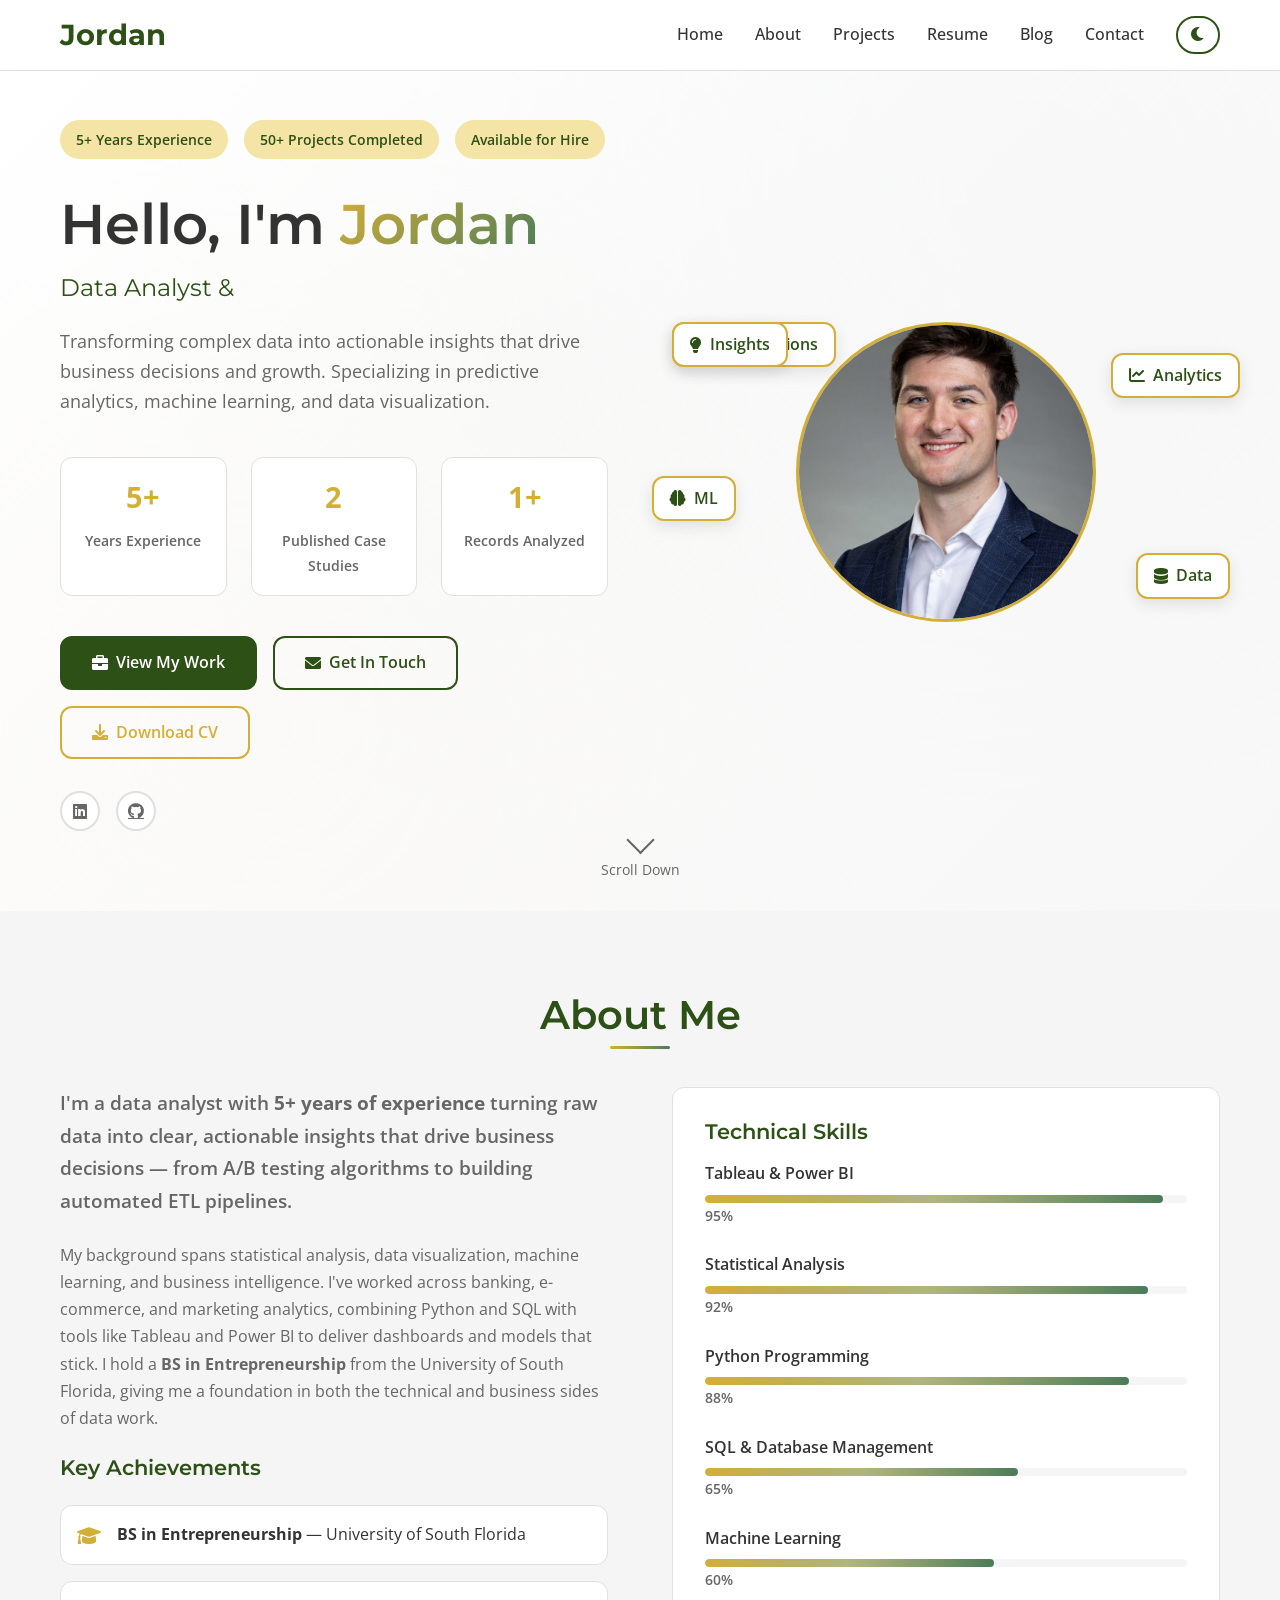
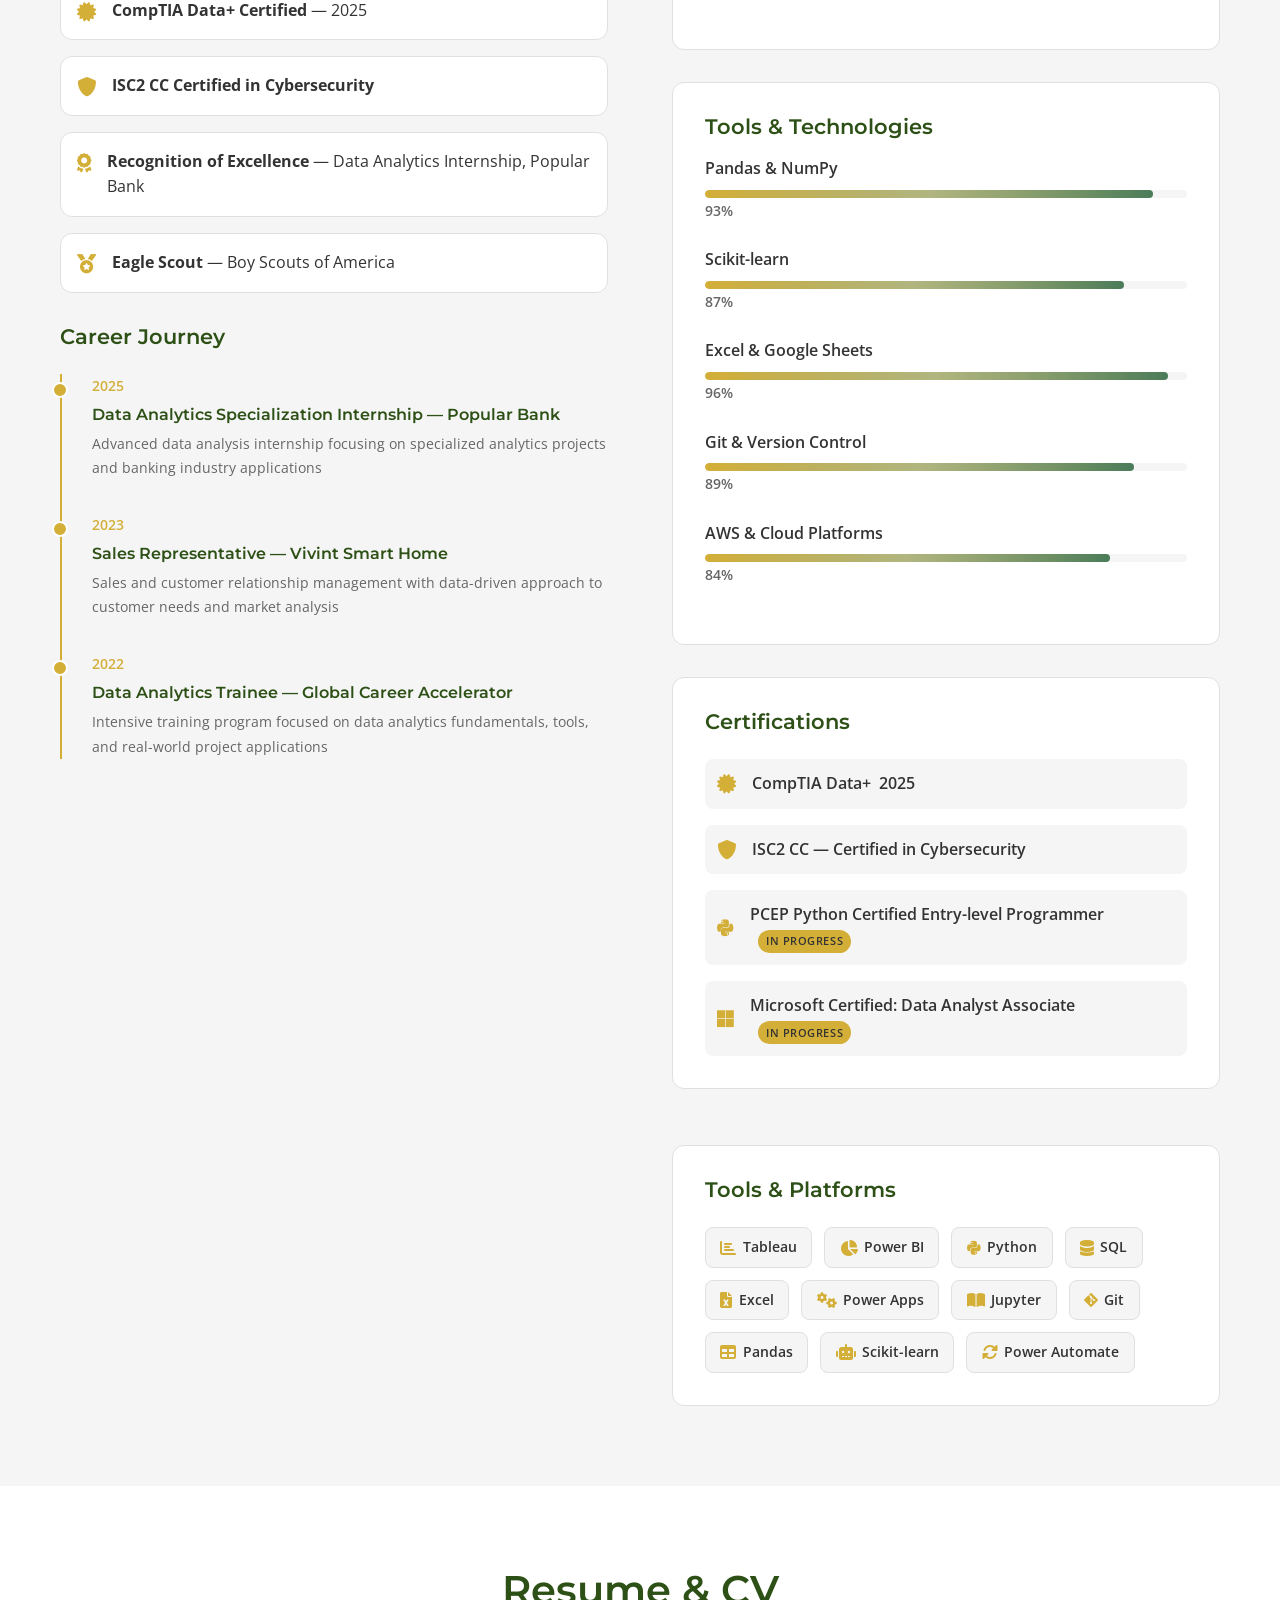
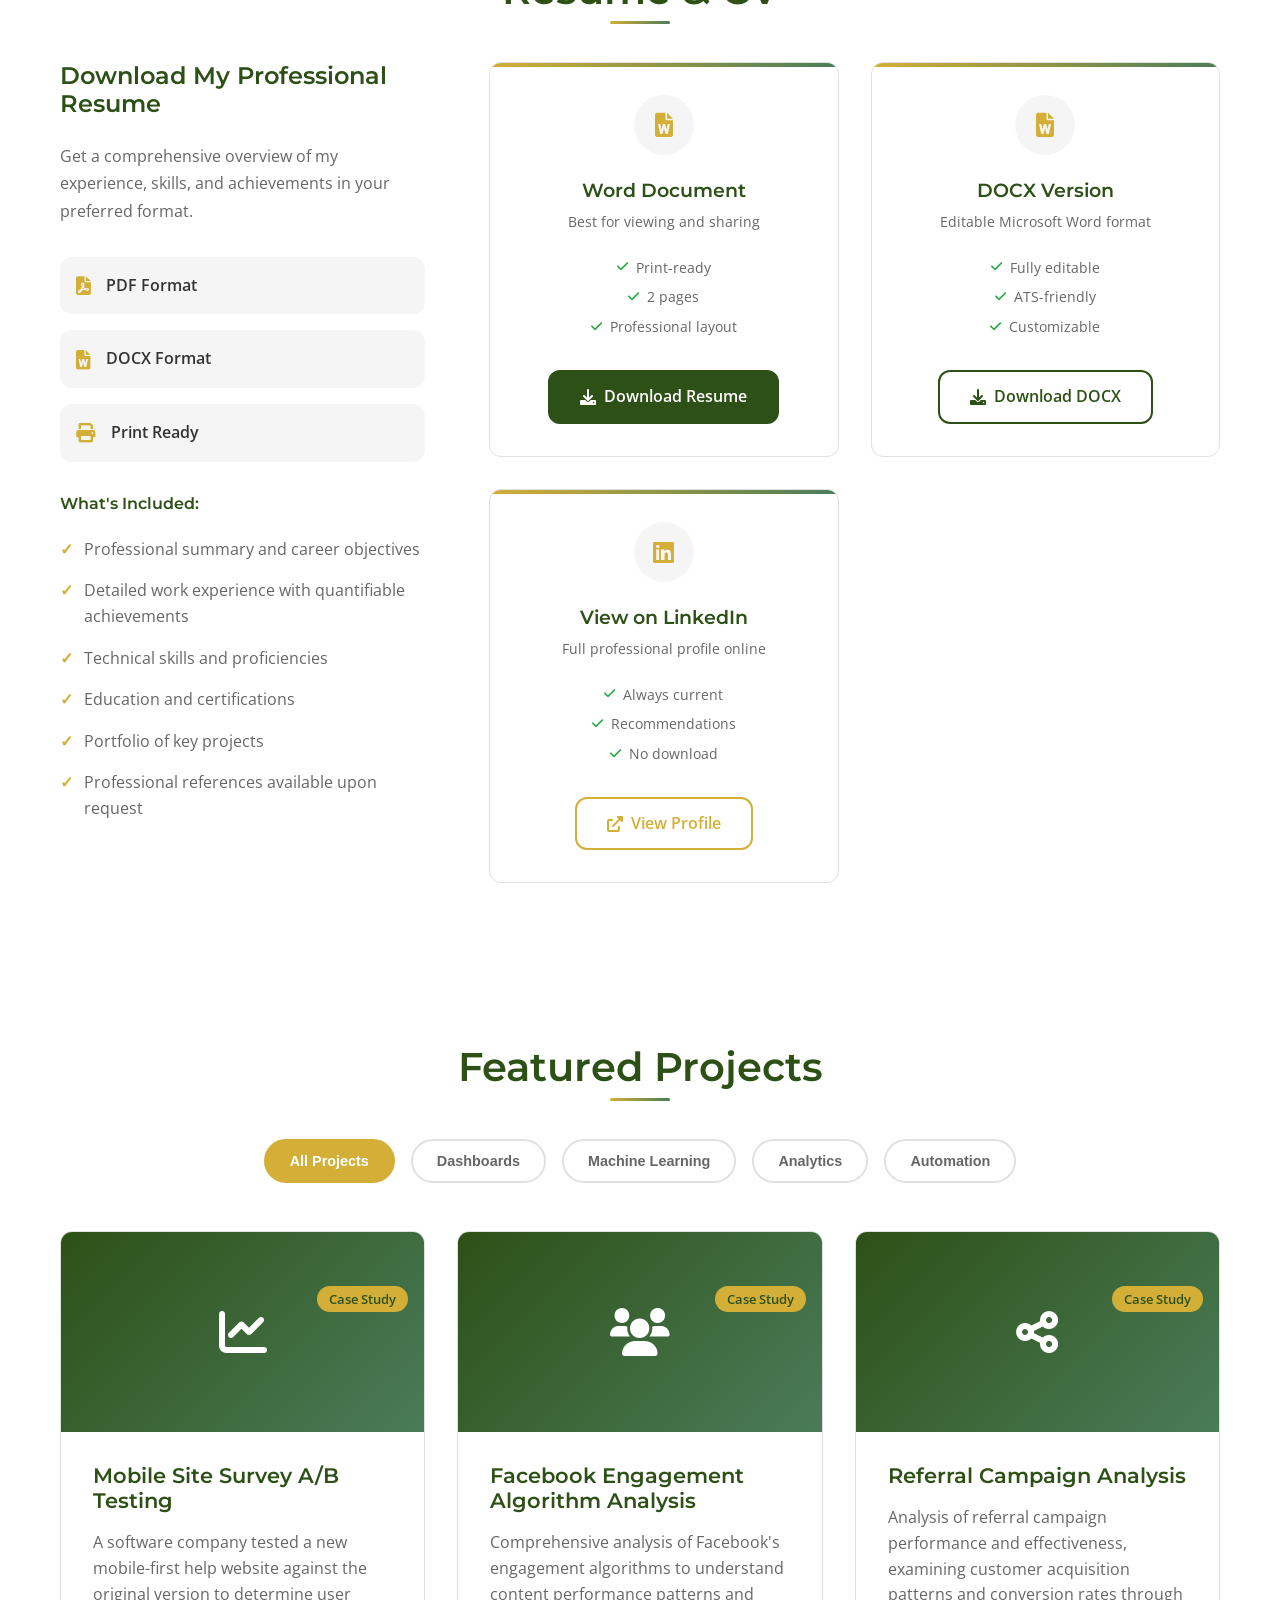
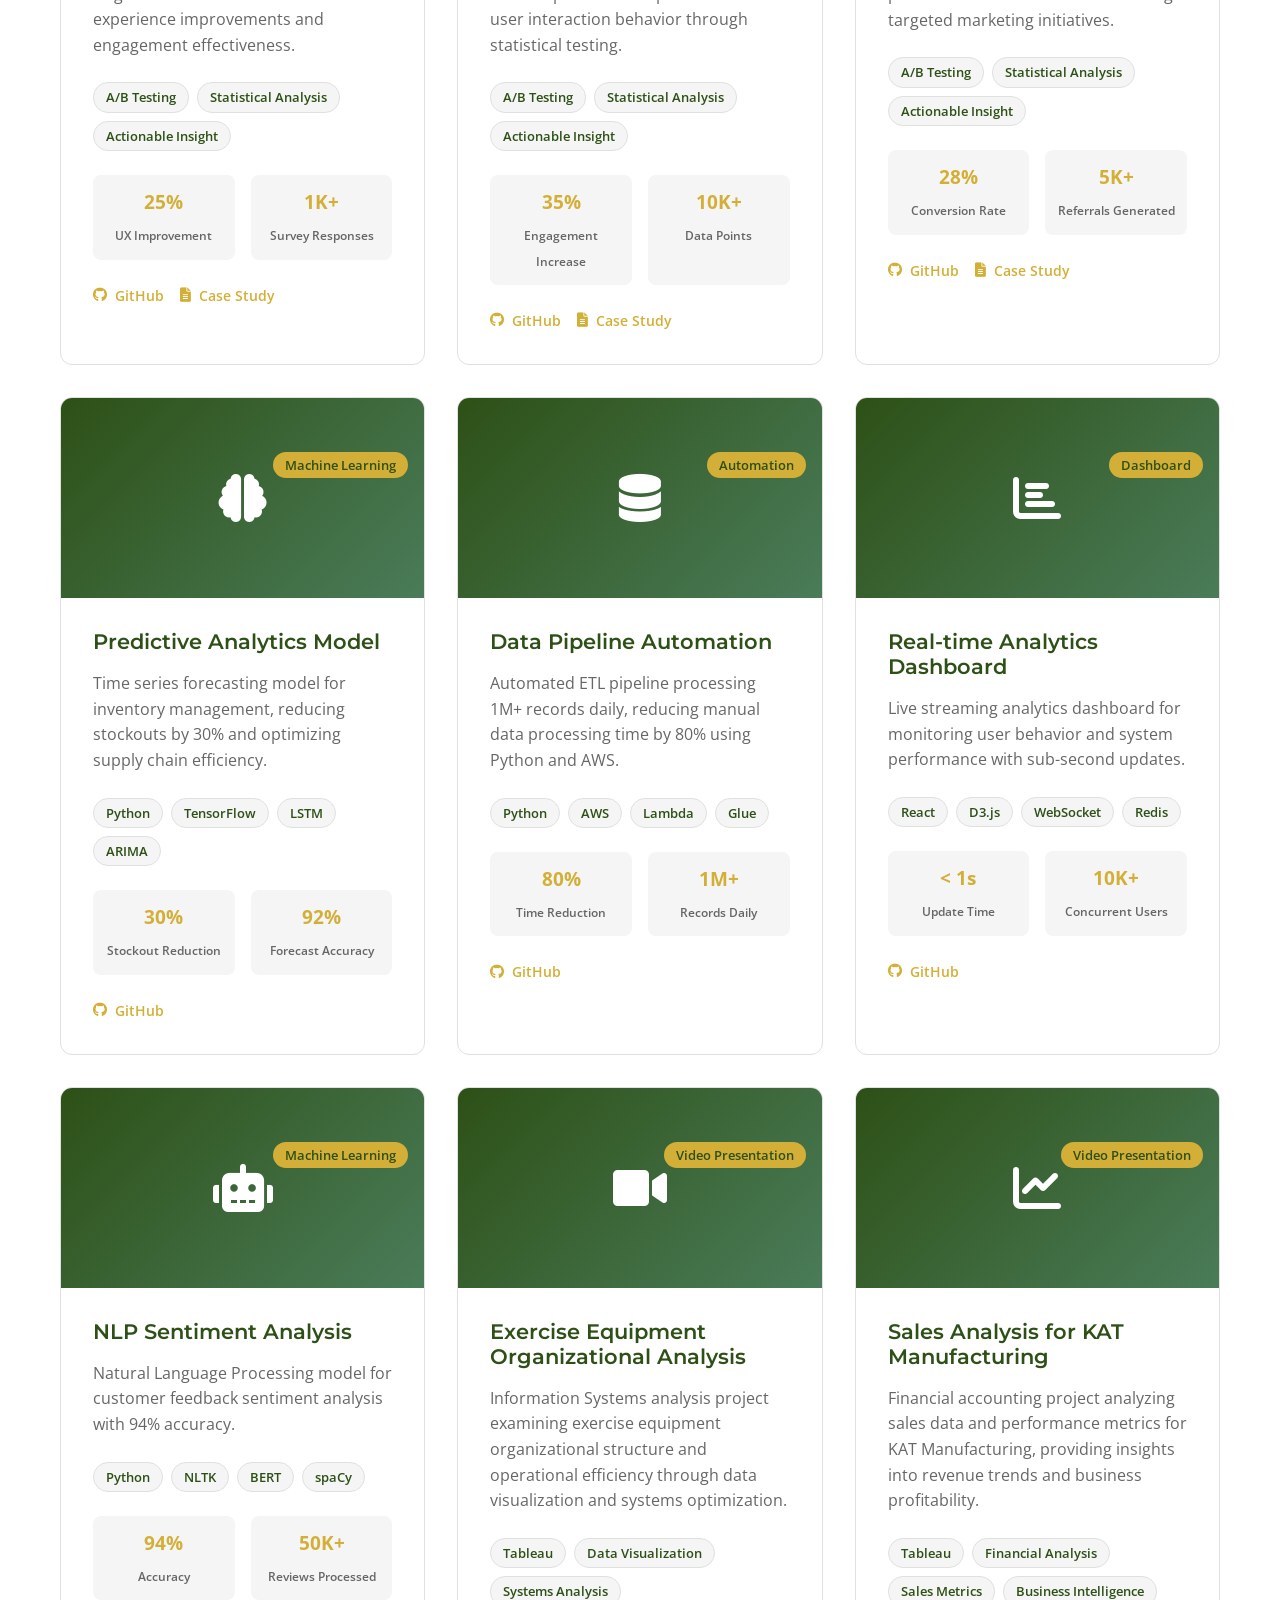
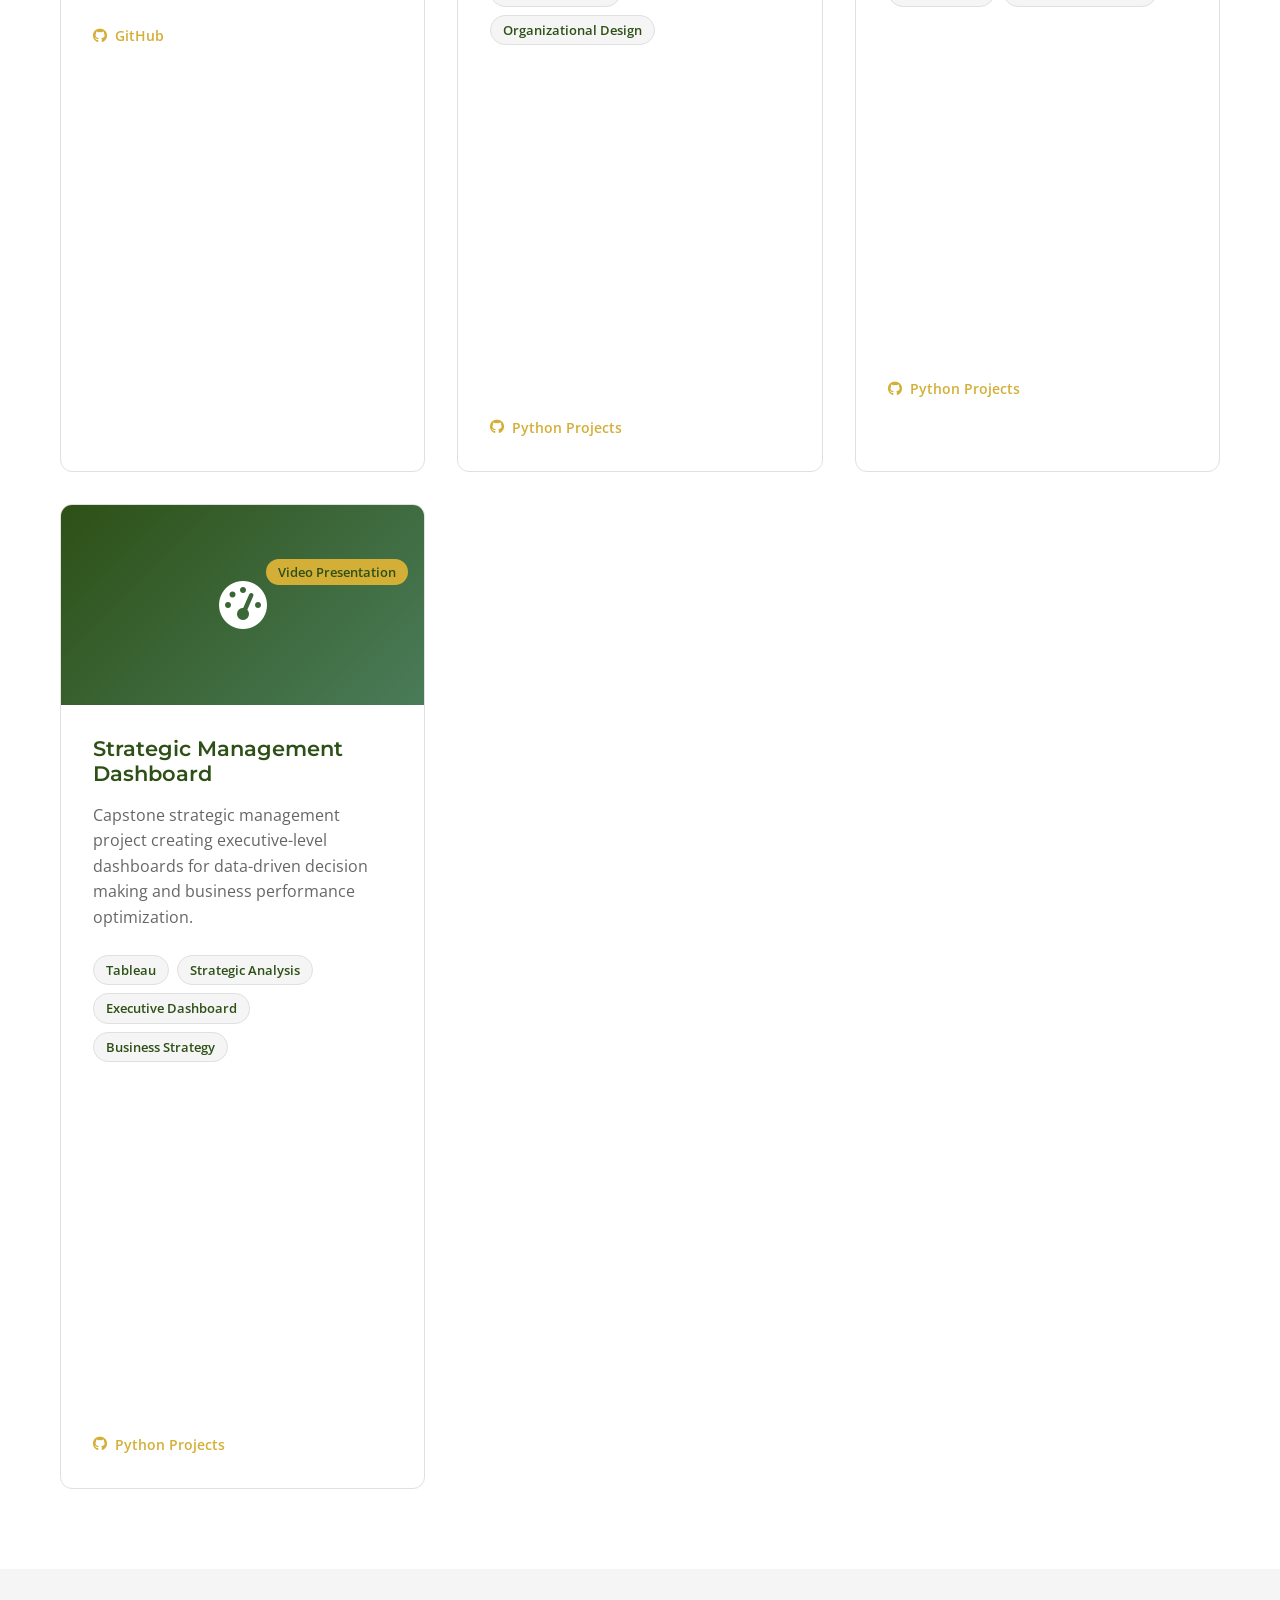
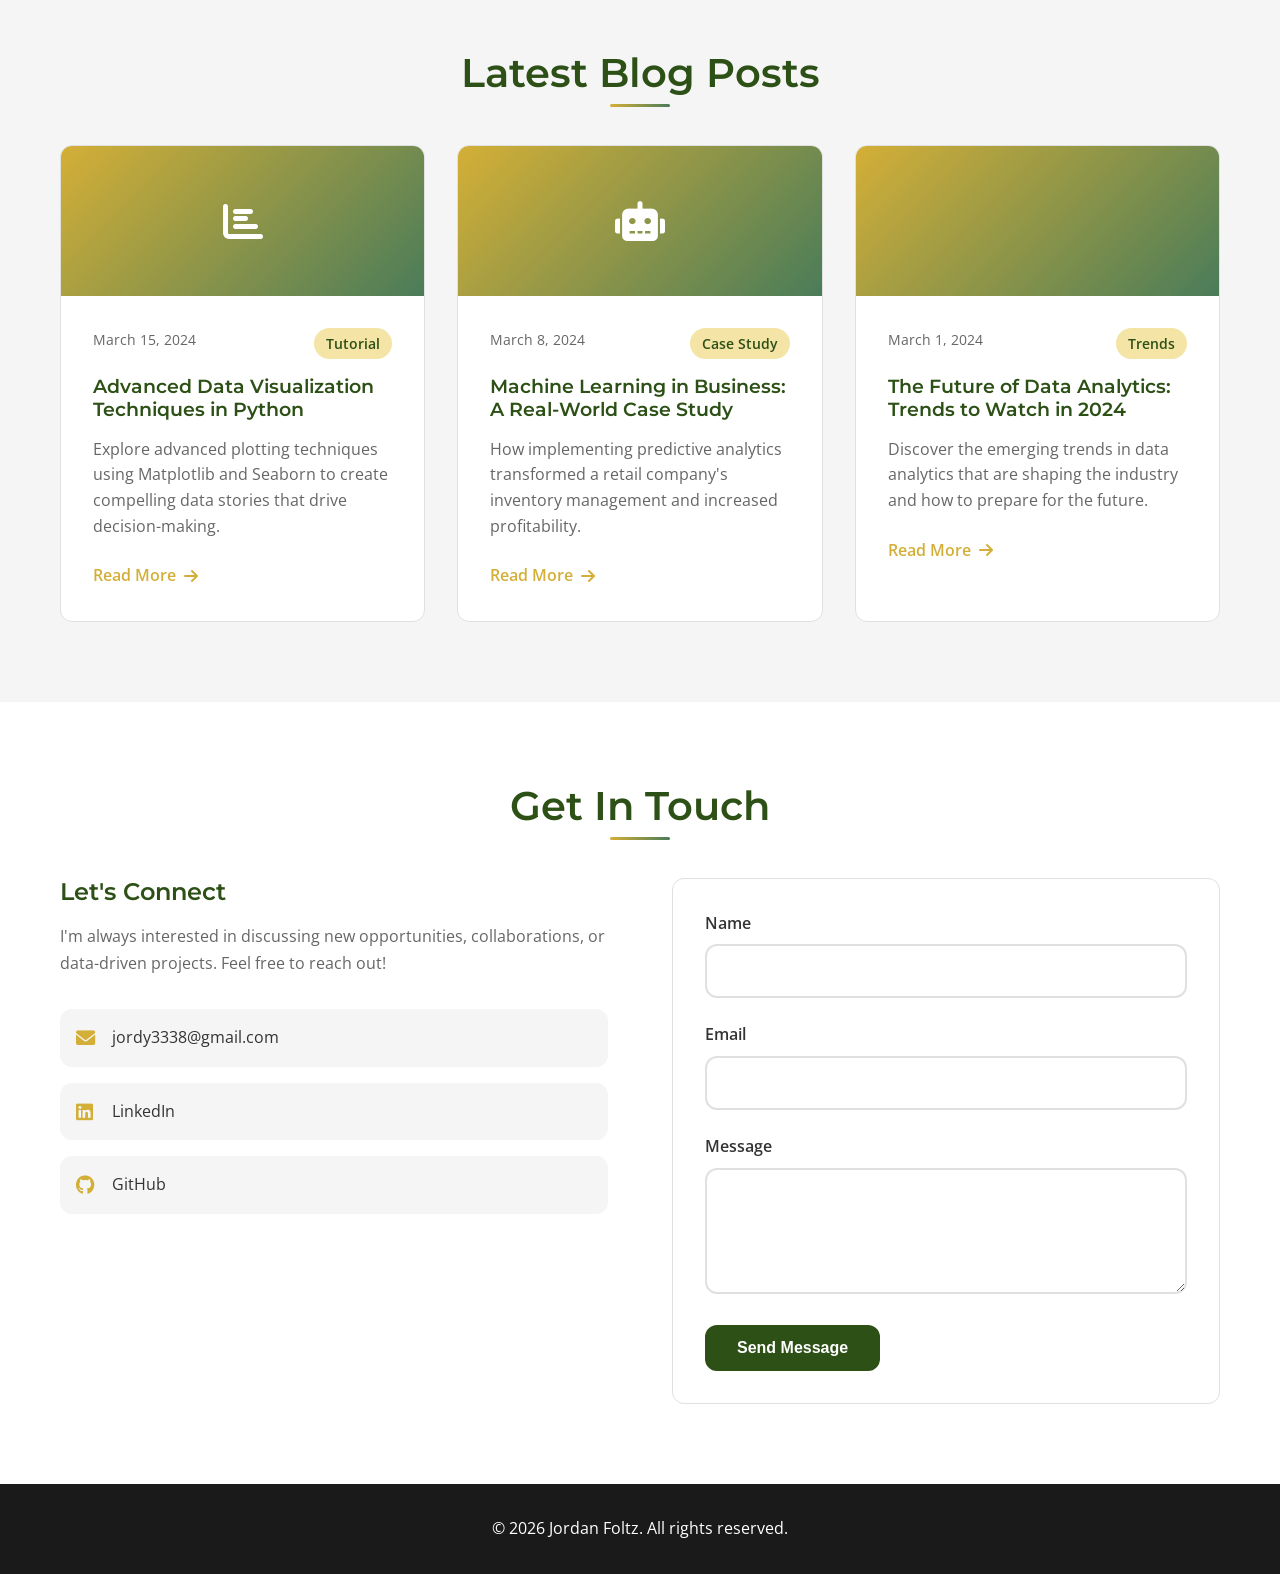
==== index.html @ 35acf2a6 "Update website with professional headshot and enhanced project presentations" ====
<!DOCTYPE html>
<html lang="en">
<head>
    <meta charset="UTF-8">
    <meta name="viewport" content="width=device-width, initial-scale=1.0">
    <title>Jordan - Data Analyst</title>
    <link rel="stylesheet" href="style.css">
    <link href="https://fonts.googleapis.com/css2?family=Montserrat:wght@300;400;600;700&family=Open+Sans:wght@300;400;600&display=swap" rel="stylesheet">
    <link rel="stylesheet" href="https://cdnjs.cloudflare.com/ajax/libs/font-awesome/6.0.0/css/all.min.css">
</head>
<body>
    <!-- Navigation -->
    <nav class="navbar">
        <div class="nav-container">
            <div class="nav-logo">
                <a href="#home">Jordan</a>
            </div>
            <div class="nav-menu">
                <a href="#home" class="nav-link">Home</a>
                <a href="#about" class="nav-link">About</a>
                <a href="#projects" class="nav-link">Projects</a>
                <a href="#resume" class="nav-link">Resume</a>
                <a href="#blog" class="nav-link">Blog</a>
                <a href="#contact" class="nav-link">Contact</a>
                <button class="theme-toggle" id="theme-toggle" aria-label="Toggle dark mode">
                    <i class="fas fa-moon" aria-hidden="true"></i>
                </button>
            </div>
            <button class="hamburger" aria-label="Toggle navigation menu" aria-expanded="false">
                <span></span>
                <span></span>
                <span></span>
            </button>
        </div>
    </nav>

    <!-- Home Section -->
    <section id="home" class="hero">
        <div class="hero-background">
            <div class="hero-pattern"></div>
            <div class="hero-gradient"></div>
        </div>
        <div class="hero-container">
            <div class="hero-content">
                <div class="hero-text">
                    <div class="hero-badges">
                        <span class="hero-badge">5+ Years Experience</span>
                        <span class="hero-badge">50+ Projects Completed</span>
                        <span class="hero-badge">Available for Hire</span>
                    </div>
                    <h1 class="hero-title">Hello, I'm <span class="highlight">Jordan</span></h1>
                    <h2 class="hero-subtitle">Data Analyst & Insights Specialist</h2>
                    <p class="hero-description">
                        Transforming complex data into actionable insights that drive business decisions and growth. 
                        Specializing in predictive analytics, machine learning, and data visualization.
                    </p>
                    <div class="hero-stats">
                        <div class="stat-item">
                            <span class="stat-number">5+</span>
                            <span class="stat-label">Years Experience</span>
                        </div>
                        <div class="stat-item">
                            <span class="stat-number">2</span>
                            <span class="stat-label">Published Case Studies</span>
                        </div>
                        <div class="stat-item">
                            <span class="stat-number">1M+</span>
                            <span class="stat-label">Records Analyzed</span>
                        </div>
                    </div>
                    <div class="hero-buttons">
                        <a href="#projects" class="btn btn-primary">
                            <i class="fas fa-briefcase"></i>
                            View My Work
                        </a>
                        <a href="#contact" class="btn btn-secondary">
                            <i class="fas fa-envelope"></i>
                            Get In Touch
                        </a>
                        <a href="#resume" class="btn btn-outline">
                            <i class="fas fa-download"></i>
                            Download CV
                        </a>
                    </div>
                    <div class="hero-social">
                        <a href="https://linkedin.com/in/jordan-foltz" class="social-link" aria-label="LinkedIn" target="_blank" rel="noopener noreferrer">
                            <i class="fab fa-linkedin"></i>
                        </a>
                        <a href="https://github.com/JournalistJordan" class="social-link" aria-label="GitHub" target="_blank" rel="noopener noreferrer">
                            <i class="fab fa-github"></i>
                        </a>
                    </div>
                </div>
                <div class="hero-image">
                    <div class="image-container">
                        <div class="image-placeholder">
                            <img src="Headshot Professional Resized.jpg" alt="Jordan Foltz - Data Analyst" class="profile-img">
                            <div class="image-overlay">
                                <div class="overlay-content">
                                    <span class="overlay-text">Data Analyst</span>
                                    <span class="overlay-subtext">Available for Projects</span>
                                </div>
                            </div>
                        </div>
                        <div class="floating-cards">
                            <div class="floating-card card-1">
                                <i class="fas fa-chart-line"></i>
                                <span>Analytics</span>
                            </div>
                            <div class="floating-card card-2">
                                <i class="fas fa-brain"></i>
                                <span>ML</span>
                            </div>
                            <div class="floating-card card-3">
                                <i class="fas fa-database"></i>
                                <span>Data</span>
                            </div>
                            <div class="floating-card card-4">
                                <i class="fas fa-chart-bar"></i>
                                <span>Visualizations</span>
                            </div>
                            <div class="floating-card card-5">
                                <i class="fas fa-lightbulb"></i>
                                <span>Insights</span>
                            </div>
                        </div>
                    </div>
                </div>
            </div>
        </div>
        <div class="scroll-indicator">
            <div class="scroll-arrow"></div>
            <span>Scroll Down</span>
        </div>
    </section>

    <!-- About Section -->
    <section id="about" class="about">
        <div class="container">
            <h2 class="section-title">About Me</h2>
            <div class="about-content">
                <div class="about-text">
                    <p class="about-intro">
                        I'm a data analyst with <strong>5+ years of experience</strong> turning raw data into clear,
                        actionable insights that drive business decisions — from A/B testing algorithms to building
                        automated ETL pipelines.
                    </p>
                    <p>
                        My background spans statistical analysis, data visualization, machine learning, and
                        business intelligence. I've worked across banking, e-commerce, and marketing analytics,
                        combining Python and SQL with tools like Tableau and Power BI to deliver dashboards and
                        models that stick. I hold a <strong>BS in Entrepreneurship</strong> from the University of
                        South Florida, giving me a foundation in both the technical and business sides of data work.
                    </p>
                    <div class="achievements">
                        <h3>Key Achievements</h3>
                        <div class="achievement-list">
                            <div class="achievement-item">
                                <i class="fas fa-graduation-cap"></i>
                                <div>
                                    <strong>BS in Entrepreneurship</strong> — University of South Florida
                                </div>
                            </div>
                            <div class="achievement-item">
                                <i class="fas fa-certificate"></i>
                                <div>
                                    <strong>CompTIA Data+ Certified</strong> — 2025
                                </div>
                            </div>
                            <div class="achievement-item">
                                <i class="fas fa-shield-alt"></i>
                                <div>
                                    <strong>ISC2 CC Certified in Cybersecurity</strong>
                                </div>
                            </div>
                            <div class="achievement-item">
                                <i class="fas fa-award"></i>
                                <div>
                                    <strong>Recognition of Excellence</strong> — Data Analytics Internship, Popular Bank
                                </div>
                            </div>
                            <div class="achievement-item">
                                <i class="fas fa-medal"></i>
                                <div>
                                    <strong>Eagle Scout</strong> — Boy Scouts of America
                                </div>
                            </div>
                        </div>
                    </div>
                    <div class="career-timeline">
                        <h3>Career Journey</h3>
                        <div class="timeline">
                            <div class="timeline-item">
                                <div class="timeline-date">2025</div>
                                <div class="timeline-content">
                                    <h4>Data Analytics Specialization Internship — Popular Bank</h4>
                                    <p>Advanced data analysis internship focusing on specialized analytics projects and banking industry applications</p>
                                </div>
                            </div>
                            <div class="timeline-item">
                                <div class="timeline-date">2023</div>
                                <div class="timeline-content">
                                    <h4>Sales Representative — Vivint Smart Home</h4>
                                    <p>Sales and customer relationship management with data-driven approach to customer needs and market analysis</p>
                                </div>
                            </div>
                            <div class="timeline-item">
                                <div class="timeline-date">2022</div>
                                <div class="timeline-content">
                                    <h4>Data Analytics Trainee — Global Career Accelerator</h4>
                                    <p>Intensive training program focused on data analytics fundamentals, tools, and real-world project applications</p>
                                </div>
                            </div>
                        </div>
                    </div>
                </div>
                <div class="skills-section">
                    <div class="skills-grid">
                        <div class="skill-category">
                            <h3>Technical Skills</h3>
                            <div class="skill-item">
                                <span class="skill-name">Tableau & Power BI</span>
                                <div class="skill-bar">
                                    <div class="skill-progress" data-progress="95"></div>
                                </div>
                                <span class="skill-percentage">95%</span>
                            </div>
                            <div class="skill-item">
                                <span class="skill-name">Statistical Analysis</span>
                                <div class="skill-bar">
                                    <div class="skill-progress" data-progress="92"></div>
                                </div>
                                <span class="skill-percentage">92%</span>
                            </div>
                            <div class="skill-item">
                                <span class="skill-name">Python Programming</span>
                                <div class="skill-bar">
                                    <div class="skill-progress" data-progress="88"></div>
                                </div>
                                <span class="skill-percentage">88%</span>
                            </div>
                            <div class="skill-item">
                                <span class="skill-name">SQL & Database Management</span>
                                <div class="skill-bar">
                                    <div class="skill-progress" data-progress="65"></div>
                                </div>
                                <span class="skill-percentage">65%</span>
                            </div>
                            <div class="skill-item">
                                <span class="skill-name">Machine Learning</span>
                                <div class="skill-bar">
                                    <div class="skill-progress" data-progress="60"></div>
                                </div>
                                <span class="skill-percentage">60%</span>
                            </div>
                        </div>
                        <div class="skill-category">
                            <h3>Tools & Technologies</h3>
                            <div class="skill-item">
                                <span class="skill-name">Pandas & NumPy</span>
                                <div class="skill-bar">
                                    <div class="skill-progress" data-progress="93"></div>
                                </div>
                                <span class="skill-percentage">93%</span>
                            </div>
                            <div class="skill-item">
                                <span class="skill-name">Scikit-learn</span>
                                <div class="skill-bar">
                                    <div class="skill-progress" data-progress="87"></div>
                                </div>
                                <span class="skill-percentage">87%</span>
                            </div>
                            <div class="skill-item">
                                <span class="skill-name">Excel & Google Sheets</span>
                                <div class="skill-bar">
                                    <div class="skill-progress" data-progress="96"></div>
                                </div>
                                <span class="skill-percentage">96%</span>
                            </div>
                            <div class="skill-item">
                                <span class="skill-name">Git & Version Control</span>
                                <div class="skill-bar">
                                    <div class="skill-progress" data-progress="89"></div>
                                </div>
                                <span class="skill-percentage">89%</span>
                            </div>
                            <div class="skill-item">
                                <span class="skill-name">AWS & Cloud Platforms</span>
                                <div class="skill-bar">
                                    <div class="skill-progress" data-progress="84"></div>
                                </div>
                                <span class="skill-percentage">84%</span>
                            </div>
                        </div>
                    </div>
                    <div class="certifications">
                        <h3>Certifications</h3>
                        <div class="cert-list">
                            <div class="cert-item">
                                <i class="fas fa-certificate"></i>
                                <span>CompTIA Data+ <span class="cert-year">2025</span></span>
                            </div>
                            <div class="cert-item">
                                <i class="fas fa-shield-alt"></i>
                                <span>ISC2 CC — Certified in Cybersecurity</span>
                            </div>
                            <div class="cert-item cert-item--progress">
                                <i class="fab fa-python"></i>
                                <span>PCEP Python Certified Entry-level Programmer <span class="cert-badge">In Progress</span></span>
                            </div>
                            <div class="cert-item cert-item--progress">
                                <i class="fab fa-microsoft"></i>
                                <span>Microsoft Certified: Data Analyst Associate <span class="cert-badge">In Progress</span></span>
                            </div>
                        </div>
                    </div>

                    <!-- Tools & Platforms -->
                    <div class="tools-section">
                        <h3>Tools & Platforms</h3>
                        <div class="tools-grid">
                            <div class="tool-badge">
                                <i class="fas fa-chart-bar"></i>
                                <span>Tableau</span>
                            </div>
                            <div class="tool-badge">
                                <i class="fas fa-chart-pie"></i>
                                <span>Power BI</span>
                            </div>
                            <div class="tool-badge">
                                <i class="fab fa-python"></i>
                                <span>Python</span>
                            </div>
                            <div class="tool-badge">
                                <i class="fas fa-database"></i>
                                <span>SQL</span>
                            </div>
                            <div class="tool-badge">
                                <i class="fas fa-file-excel"></i>
                                <span>Excel</span>
                            </div>
                            <div class="tool-badge">
                                <i class="fas fa-cogs"></i>
                                <span>Power Apps</span>
                            </div>
                            <div class="tool-badge">
                                <i class="fas fa-book-open"></i>
                                <span>Jupyter</span>
                            </div>
                            <div class="tool-badge">
                                <i class="fab fa-git-alt"></i>
                                <span>Git</span>
                            </div>
                            <div class="tool-badge">
                                <i class="fas fa-table"></i>
                                <span>Pandas</span>
                            </div>
                            <div class="tool-badge">
                                <i class="fas fa-robot"></i>
                                <span>Scikit-learn</span>
                            </div>
                            <div class="tool-badge">
                                <i class="fas fa-sync-alt"></i>
                                <span>Power Automate</span>
                            </div>
                        </div>
                    </div>
                </div>
            </div>
        </div>
    </section>

    <!-- Resume Section -->
    <section id="resume" class="resume">
        <div class="container">
            <h2 class="section-title">Resume & CV</h2>
            <div class="resume-content">
                <div class="resume-info">
                    <h3>Download My Professional Resume</h3>
                    <p>Get a comprehensive overview of my experience, skills, and achievements in your preferred format.</p>
                    <div class="resume-stats">
                        <div class="resume-stat">
                            <i class="fas fa-file-pdf"></i>
                            <span>PDF Format</span>
                        </div>
                        <div class="resume-stat">
                            <i class="fas fa-file-word"></i>
                            <span>DOCX Format</span>
                        </div>
                        <div class="resume-stat">
                            <i class="fas fa-print"></i>
                            <span>Print Ready</span>
                        </div>
                    </div>
                    <div class="resume-highlights">
                        <h4>What's Included:</h4>
                        <ul>
                            <li>Professional summary and career objectives</li>
                            <li>Detailed work experience with quantifiable achievements</li>
                            <li>Technical skills and proficiencies</li>
                            <li>Education and certifications</li>
                            <li>Portfolio of key projects</li>
                            <li>Professional references available upon request</li>
                        </ul>
                    </div>
                </div>
                <div class="resume-actions">
                    <div class="resume-card">
                        <div class="resume-icon">
                            <i class="fas fa-file-word"></i>
                        </div>
                        <h4>Word Document</h4>
                        <p>Best for viewing and sharing</p>
                        <div class="resume-features">
                            <span><i class="fas fa-check"></i> Print-ready</span>
                            <span><i class="fas fa-check"></i> 2 pages</span>
                            <span><i class="fas fa-check"></i> Professional layout</span>
                        </div>
                        <a href="Jordan Foltz Data Analyst Resume.docx" class="btn btn-primary" download="Jordan_Foltz_Data_Analyst_Resume.docx">
                            <i class="fas fa-download"></i>
                            Download Resume
                        </a>
                    </div>
                    <div class="resume-card">
                        <div class="resume-icon">
                            <i class="fas fa-file-word"></i>
                        </div>
                        <h4>DOCX Version</h4>
                        <p>Editable Microsoft Word format</p>
                        <div class="resume-features">
                            <span><i class="fas fa-check"></i> Fully editable</span>
                            <span><i class="fas fa-check"></i> ATS-friendly</span>
                            <span><i class="fas fa-check"></i> Customizable</span>
                        </div>
                        <a href="Jordan Foltz Data Analyst Resume.docx" class="btn btn-secondary" download="Jordan_Foltz_Data_Analyst_Resume.docx">
                            <i class="fas fa-download"></i>
                            Download DOCX
                        </a>
                    </div>
                    <div class="resume-card">
                        <div class="resume-icon">
                            <i class="fab fa-linkedin"></i>
                        </div>
                        <h4>View on LinkedIn</h4>
                        <p>Full professional profile online</p>
                        <div class="resume-features">
                            <span><i class="fas fa-check"></i> Always current</span>
                            <span><i class="fas fa-check"></i> Recommendations</span>
                            <span><i class="fas fa-check"></i> No download</span>
                        </div>
                        <a href="https://linkedin.com/in/jordan-foltz" class="btn btn-outline" target="_blank" rel="noopener noreferrer">
                            <i class="fas fa-external-link-alt"></i>
                            View Profile
                        </a>
                    </div>
                </div>
            </div>
        </div>
    </section>

    <!-- Projects Section -->
    <section id="projects" class="projects">
        <div class="container">
            <h2 class="section-title">Featured Projects</h2>
            <div class="projects-filter">
                <button class="filter-btn active" data-filter="all">All Projects</button>
                <button class="filter-btn" data-filter="dashboard">Dashboards</button>
                <button class="filter-btn" data-filter="ml">Machine Learning</button>
                <button class="filter-btn" data-filter="analytics">Analytics</button>
                <button class="filter-btn" data-filter="automation">Automation</button>
            </div>
            <div class="projects-grid">
                <div class="project-card" data-category="dashboard analytics">
                    <div class="project-image">
                        <i class="fas fa-chart-line"></i>
                        <div class="project-overlay">
                            <span class="project-category">Case Study</span>
                        </div>
                    </div>
                    <div class="project-content">
                        <h3>Mobile Site Survey A/B Testing</h3>
                        <p class="project-description">A software company tested a new mobile-first help website against the original version to determine user experience improvements and engagement effectiveness.</p>
                        <div class="project-tech">
                            <span class="tech-tag">A/B Testing</span>
                            <span class="tech-tag">Statistical Analysis</span>
                            <span class="tech-tag">Actionable Insight</span>
                        </div>
                        <div class="project-metrics">
                            <div class="metric">
                                <span class="metric-value">25%</span>
                                <span class="metric-label">UX Improvement</span>
                            </div>
                            <div class="metric">
                                <span class="metric-value">1K+</span>
                                <span class="metric-label">Survey Responses</span>
                            </div>
                        </div>
                        <div class="project-links">
                            <a href="https://github.com/JournalistJordan" class="project-link" target="_blank" rel="noopener noreferrer">
                                <i class="fab fa-github"></i> GitHub
                            </a>
                            <a href="Mobile_Site_Survey_AB_Testing_Case_Study.pdf" class="project-link" target="_blank" rel="noopener noreferrer">
                                <i class="fas fa-file-alt"></i> Case Study
                            </a>
                        </div>
                    </div>
                </div>

                <div class="project-card" data-category="ml analytics">
                    <div class="project-image">
                        <i class="fas fa-users"></i>
                        <div class="project-overlay">
                            <span class="project-category">Case Study</span>
                        </div>
                    </div>
                    <div class="project-content">
                        <h3>Facebook Engagement Algorithm Analysis</h3>
                        <p class="project-description">Comprehensive analysis of Facebook's engagement algorithms to understand content performance patterns and user interaction behavior through statistical testing.</p>
                        <div class="project-tech">
                            <span class="tech-tag">A/B Testing</span>
                            <span class="tech-tag">Statistical Analysis</span>
                            <span class="tech-tag">Actionable Insight</span>
                        </div>
                        <div class="project-metrics">
                            <div class="metric">
                                <span class="metric-value">35%</span>
                                <span class="metric-label">Engagement Increase</span>
                            </div>
                            <div class="metric">
                                <span class="metric-value">10K+</span>
                                <span class="metric-label">Data Points</span>
                            </div>
                        </div>
                        <div class="project-links">
                            <a href="https://github.com/JournalistJordan" class="project-link" target="_blank" rel="noopener noreferrer">
                                <i class="fab fa-github"></i> GitHub
                            </a>
                            <a href="Facebook_Engagemnt_Algorithm_AB_Test_Case_Study.pdf" class="project-link" target="_blank" rel="noopener noreferrer">
                                <i class="fas fa-file-alt"></i> Case Study
                            </a>
                        </div>
                    </div>
                </div>

                <div class="project-card" data-category="analytics">
                    <div class="project-image">
                        <i class="fas fa-share-alt"></i>
                        <div class="project-overlay">
                            <span class="project-category">Case Study</span>
                        </div>
                    </div>
                    <div class="project-content">
                        <h3>Referral Campaign Analysis</h3>
                        <p class="project-description">Analysis of referral campaign performance and effectiveness, examining customer acquisition patterns and conversion rates through targeted marketing initiatives.</p>
                        <div class="project-tech">
                            <span class="tech-tag">A/B Testing</span>
                            <span class="tech-tag">Statistical Analysis</span>
                            <span class="tech-tag">Actionable Insight</span>
                        </div>
                        <div class="project-metrics">
                            <div class="metric">
                                <span class="metric-value">28%</span>
                                <span class="metric-label">Conversion Rate</span>
                            </div>
                            <div class="metric">
                                <span class="metric-value">5K+</span>
                                <span class="metric-label">Referrals Generated</span>
                            </div>
                        </div>
                        <div class="project-links">
                            <a href="https://github.com/JournalistJordan" class="project-link" target="_blank" rel="noopener noreferrer">
                                <i class="fab fa-github"></i> GitHub
                            </a>
                            <a href="Referral_Campaign_Jordan_Foltz.pdf" class="project-link" target="_blank" rel="noopener noreferrer">
                                <i class="fas fa-file-alt"></i> Case Study
                            </a>
                        </div>
                    </div>
                </div>

                <div class="project-card" data-category="ml analytics">
                    <div class="project-image">
                        <i class="fas fa-brain"></i>
                        <div class="project-overlay">
                            <span class="project-category">Machine Learning</span>
                        </div>
                    </div>
                    <div class="project-content">
                        <h3>Predictive Analytics Model</h3>
                        <p class="project-description">Time series forecasting model for inventory management, reducing stockouts by 30% and optimizing supply chain efficiency.</p>
                        <div class="project-tech">
                            <span class="tech-tag">Python</span>
                            <span class="tech-tag">TensorFlow</span>
                            <span class="tech-tag">LSTM</span>
                            <span class="tech-tag">ARIMA</span>
                        </div>
                        <div class="project-metrics">
                            <div class="metric">
                                <span class="metric-value">30%</span>
                                <span class="metric-label">Stockout Reduction</span>
                            </div>
                            <div class="metric">
                                <span class="metric-value">92%</span>
                                <span class="metric-label">Forecast Accuracy</span>
                            </div>
                        </div>
                        <div class="project-links">
                            <a href="https://github.com/JournalistJordan" class="project-link" target="_blank" rel="noopener noreferrer">
                                <i class="fab fa-github"></i> GitHub
                            </a>
                        </div>
                    </div>
                </div>

                <div class="project-card" data-category="automation analytics">
                    <div class="project-image">
                        <i class="fas fa-database"></i>
                        <div class="project-overlay">
                            <span class="project-category">Automation</span>
                        </div>
                    </div>
                    <div class="project-content">
                        <h3>Data Pipeline Automation</h3>
                        <p class="project-description">Automated ETL pipeline processing 1M+ records daily, reducing manual data processing time by 80% using Python and AWS.</p>
                        <div class="project-tech">
                            <span class="tech-tag">Python</span>
                            <span class="tech-tag">AWS</span>
                            <span class="tech-tag">Lambda</span>
                            <span class="tech-tag">Glue</span>
                        </div>
                        <div class="project-metrics">
                            <div class="metric">
                                <span class="metric-value">80%</span>
                                <span class="metric-label">Time Reduction</span>
                            </div>
                            <div class="metric">
                                <span class="metric-value">1M+</span>
                                <span class="metric-label">Records Daily</span>
                            </div>
                        </div>
                        <div class="project-links">
                            <a href="https://github.com/JournalistJordan" class="project-link" target="_blank" rel="noopener noreferrer">
                                <i class="fab fa-github"></i> GitHub
                            </a>
                        </div>
                    </div>
                </div>

                <div class="project-card" data-category="dashboard analytics">
                    <div class="project-image">
                        <i class="fas fa-chart-bar"></i>
                        <div class="project-overlay">
                            <span class="project-category">Dashboard</span>
                        </div>
                    </div>
                    <div class="project-content">
                        <h3>Real-time Analytics Dashboard</h3>
                        <p class="project-description">Live streaming analytics dashboard for monitoring user behavior and system performance with sub-second updates.</p>
                        <div class="project-tech">
                            <span class="tech-tag">React</span>
                            <span class="tech-tag">D3.js</span>
                            <span class="tech-tag">WebSocket</span>
                            <span class="tech-tag">Redis</span>
                        </div>
                        <div class="project-metrics">
                            <div class="metric">
                                <span class="metric-value">< 1s</span>
                                <span class="metric-label">Update Time</span>
                            </div>
                            <div class="metric">
                                <span class="metric-value">10K+</span>
                                <span class="metric-label">Concurrent Users</span>
                            </div>
                        </div>
                        <div class="project-links">
                            <a href="https://github.com/JournalistJordan" class="project-link" target="_blank" rel="noopener noreferrer">
                                <i class="fab fa-github"></i> GitHub
                            </a>
                        </div>
                    </div>
                </div>

                <div class="project-card" data-category="ml analytics">
                    <div class="project-image">
                        <i class="fas fa-robot"></i>
                        <div class="project-overlay">
                            <span class="project-category">Machine Learning</span>
                        </div>
                    </div>
                    <div class="project-content">
                        <h3>NLP Sentiment Analysis</h3>
                        <p class="project-description">Natural Language Processing model for customer feedback sentiment analysis with 94% accuracy.</p>
                        <div class="project-tech">
                            <span class="tech-tag">Python</span>
                            <span class="tech-tag">NLTK</span>
                            <span class="tech-tag">BERT</span>
                            <span class="tech-tag">spaCy</span>
                        </div>
                        <div class="project-metrics">
                            <div class="metric">
                                <span class="metric-value">94%</span>
                                <span class="metric-label">Accuracy</span>
                            </div>
                            <div class="metric">
                                <span class="metric-value">50K+</span>
                                <span class="metric-label">Reviews Processed</span>
                            </div>
                        </div>
                        <div class="project-links">
                            <a href="https://github.com/JournalistJordan" class="project-link" target="_blank" rel="noopener noreferrer">
                                <i class="fab fa-github"></i> GitHub
                            </a>
                        </div>
                    </div>
                </div>

                <div class="project-card" data-category="analytics">
                    <div class="project-image">
                        <i class="fas fa-video"></i>
                        <div class="project-overlay">
                            <span class="project-category">Video Presentation</span>
                        </div>
                    </div>
                    <div class="project-content">
                        <h3>Exercise Equipment Organizational Analysis</h3>
                        <p class="project-description">Information Systems analysis project examining exercise equipment organizational structure and operational efficiency through data visualization and systems optimization.</p>
                        <div class="project-tech">
                            <span class="tech-tag">Tableau</span>
                            <span class="tech-tag">Data Visualization</span>
                            <span class="tech-tag">Systems Analysis</span>
                            <span class="tech-tag">Organizational Design</span>
                        </div>
                        <div class="project-video">
                            <iframe width="100%" height="315" src="https://www.youtube.com/embed/8lEyo6d_rK8" title="Exercise Equipment Organizational Analysis" frameborder="0" allow="accelerometer; autoplay; clipboard-write; encrypted-media; gyroscope; picture-in-picture" allowfullscreen></iframe>
                        </div>
                        <div class="project-links">
                            <a href="https://github.com/JournalistJordan/Python-Portfolio" class="project-link" target="_blank" rel="noopener noreferrer">
                                <i class="fab fa-github"></i> Python Projects
                            </a>
                        </div>
                    </div>
                </div>

                <div class="project-card" data-category="analytics">
                    <div class="project-image">
                        <i class="fas fa-chart-line"></i>
                        <div class="project-overlay">
                            <span class="project-category">Video Presentation</span>
                        </div>
                    </div>
                    <div class="project-content">
                        <h3>Sales Analysis for KAT Manufacturing</h3>
                        <p class="project-description">Financial accounting project analyzing sales data and performance metrics for KAT Manufacturing, providing insights into revenue trends and business profitability.</p>
                        <div class="project-tech">
                            <span class="tech-tag">Tableau</span>
                            <span class="tech-tag">Financial Analysis</span>
                            <span class="tech-tag">Sales Metrics</span>
                            <span class="tech-tag">Business Intelligence</span>
                        </div>
                        <div class="project-video">
                            <iframe width="100%" height="315" src="https://www.youtube.com/embed/kIhuMqGR8DQ" title="Sales Analysis for KAT Manufacturing" frameborder="0" allow="accelerometer; autoplay; clipboard-write; encrypted-media; gyroscope; picture-in-picture" allowfullscreen></iframe>
                        </div>
                        <div class="project-links">
                            <a href="https://github.com/JournalistJordan/Python-Portfolio" class="project-link" target="_blank" rel="noopener noreferrer">
                                <i class="fab fa-github"></i> Python Projects
                            </a>
                        </div>
                    </div>
                </div>

                <div class="project-card" data-category="analytics">
                    <div class="project-image">
                        <i class="fas fa-tachometer-alt"></i>
                        <div class="project-overlay">
                            <span class="project-category">Video Presentation</span>
                        </div>
                    </div>
                    <div class="project-content">
                        <h3>Strategic Management Dashboard</h3>
                        <p class="project-description">Capstone strategic management project creating executive-level dashboards for data-driven decision making and business performance optimization.</p>
                        <div class="project-tech">
                            <span class="tech-tag">Tableau</span>
                            <span class="tech-tag">Strategic Analysis</span>
                            <span class="tech-tag">Executive Dashboard</span>
                            <span class="tech-tag">Business Strategy</span>
                        </div>
                        <div class="project-video">
                            <iframe width="100%" height="315" src="https://www.youtube.com/embed/L1kY-f2v0_c" title="Strategic Management Dashboard" frameborder="0" allow="accelerometer; autoplay; clipboard-write; encrypted-media; gyroscope; picture-in-picture" allowfullscreen></iframe>
                        </div>
                        <div class="project-links">
                            <a href="https://github.com/JournalistJordan/Python-Portfolio" class="project-link" target="_blank" rel="noopener noreferrer">
                                <i class="fab fa-github"></i> Python Projects
                            </a>
                        </div>
                    </div>
                </div>
            </div>
        </div>
    </section>

    <!-- Blog Section -->
    <section id="blog" class="blog">
        <div class="container">
            <h2 class="section-title">Latest Blog Posts</h2>
            <div class="blog-grid">
                <article class="blog-card">
                    <div class="blog-image">
                        <i class="fas fa-chart-bar"></i>
                    </div>
                    <div class="blog-content">
                        <div class="blog-meta">
                            <span class="blog-date">March 15, 2024</span>
                            <span class="blog-category">Tutorial</span>
                        </div>
                        <h3>Advanced Data Visualization Techniques in Python</h3>
                        <p>Explore advanced plotting techniques using Matplotlib and Seaborn to create compelling data stories that drive decision-making.</p>
                        <a href="#" class="read-more">Read More <i class="fas fa-arrow-right"></i></a>
                    </div>
                </article>

                <article class="blog-card">
                    <div class="blog-image">
                        <i class="fas fa-robot"></i>
                    </div>
                    <div class="blog-content">
                        <div class="blog-meta">
                            <span class="blog-date">March 8, 2024</span>
                            <span class="blog-category">Case Study</span>
                        </div>
                        <h3>Machine Learning in Business: A Real-World Case Study</h3>
                        <p>How implementing predictive analytics transformed a retail company's inventory management and increased profitability.</p>
                        <a href="#" class="read-more">Read More <i class="fas fa-arrow-right"></i></a>
                    </div>
                </article>

                <article class="blog-card">
                    <div class="blog-image">
                        <i class="fas fa-trending-up"></i>
                    </div>
                    <div class="blog-content">
                        <div class="blog-meta">
                            <span class="blog-date">March 1, 2024</span>
                            <span class="blog-category">Trends</span>
                        </div>
                        <h3>The Future of Data Analytics: Trends to Watch in 2024</h3>
                        <p>Discover the emerging trends in data analytics that are shaping the industry and how to prepare for the future.</p>
                        <a href="#" class="read-more">Read More <i class="fas fa-arrow-right"></i></a>
                    </div>
                </article>
            </div>
        </div>
    </section>

    <!-- Contact Section -->
    <section id="contact" class="contact">
        <div class="container">
            <h2 class="section-title">Get In Touch</h2>
            <div class="contact-content">
                <div class="contact-info">
                    <h3>Let's Connect</h3>
                    <p>I'm always interested in discussing new opportunities, collaborations, or data-driven projects. Feel free to reach out!</p>
                    <div class="contact-links">
                        <a href="mailto:jordy3338@gmail.com" class="contact-link">
                            <i class="fas fa-envelope"></i>
                            <span>jordy3338@gmail.com</span>
                        </a>
                        <a href="https://linkedin.com/in/jordan-foltz" class="contact-link" target="_blank" rel="noopener noreferrer">
                            <i class="fab fa-linkedin"></i>
                            <span>LinkedIn</span>
                        </a>
                        <a href="https://github.com/JournalistJordan" class="contact-link" target="_blank" rel="noopener noreferrer">
                            <i class="fab fa-github"></i>
                            <span>GitHub</span>
                        </a>
                    </div>
                </div>
                <form class="contact-form" id="contact-form" action="https://formspree.io/f/mgopvvvd" method="POST">
                    <input type="hidden" name="_subject" value="New message from portfolio contact form">
                    <div class="form-group">
                        <label for="name">Name</label>
                        <input type="text" id="name" name="name" required placeholder=" ">
                    </div>
                    <div class="form-group">
                        <label for="email">Email</label>
                        <input type="email" id="email" name="email" required placeholder=" ">
                    </div>
                    <div class="form-group">
                        <label for="message">Message</label>
                        <textarea id="message" name="message" rows="5" required placeholder=" "></textarea>
                    </div>
                    <button type="submit" class="btn btn-primary">Send Message</button>
                </form>
            </div>
        </div>
    </section>

    <!-- Footer -->
    <footer class="footer">
        <div class="container">
            <p>&copy; <span id="footer-year">2024</span> Jordan Foltz. All rights reserved.</p>
        </div>
    </footer>

    <script src="script.js"></script>
</body>
</html>
---- style.css ----
/* CSS Variables for Color Scheme and Theme Management */
:root {
    /* Light Theme Colors */
    --primary-green: #2d5016;
    --secondary-green: #4a7c59;
    --accent-gold: #d4af37;
    --light-gold: #f4e4a6;
    --pure-black: #000000;
    --dark-gray: #1a1a1a;
    --light-gray: #f5f5f5;
    --pure-white: #ffffff;
    --text-dark: #333333;
    --text-light: #666666;
    
    /* Additional Colors */
    --success-green: #28a745;
    --warning-orange: #fd7e14;
    --info-blue: #17a2b8;
    --error-red: #dc3545;
    --card-shadow: rgba(0, 0, 0, 0.1);
    --hover-shadow: rgba(0, 0, 0, 0.15);
    
    /* Theme Variables */
    --bg-primary: var(--pure-white);
    --bg-secondary: var(--light-gray);
    --text-primary: var(--text-dark);
    --text-secondary: var(--text-light);
    --nav-bg: var(--pure-white);
    --card-bg: var(--pure-white);
    --border-color: #e0e0e0;
    
    /* Typography */
    --font-primary: 'Montserrat', sans-serif;
    --font-secondary: 'Open Sans', sans-serif;
    
    /* Spacing */
    --section-padding: 80px 0;
    --container-padding: 0 20px;
    --border-radius: 12px;
    
    /* Transitions */
    --transition-fast: 0.3s ease;
    --transition-slow: 0.5s ease;
}

/* Dark Theme Variables */
[data-theme="dark"] {
    --bg-primary: var(--pure-black);
    --bg-secondary: var(--dark-gray);
    --text-primary: var(--pure-white);
    --text-secondary: #cccccc;
    --nav-bg: var(--dark-gray);
    --card-bg: var(--dark-gray);
    --border-color: #333333;
}

/* Global Styles */
* {
    margin: 0;
    padding: 0;
    box-sizing: border-box;
}

/* Keyboard focus indicator — gold outline on all interactive elements */
:focus-visible {
    outline: 2px solid var(--accent-gold);
    outline-offset: 3px;
    border-radius: 4px;
}

/* Suppress focus ring for mouse users on elements that handle their own focus styles */
.form-group input:focus,
.form-group textarea:focus {
    outline: none;
}

html {
    scroll-behavior: smooth;
}

body {
    font-family: var(--font-secondary);
    line-height: 1.6;
    color: var(--text-primary);
    background-color: var(--bg-primary);
    transition: background-color var(--transition-fast), color var(--transition-fast);
}

.container {
    max-width: 1200px;
    margin: 0 auto;
    padding: var(--container-padding);
}

/* Typography */
h1, h2, h3, h4, h5, h6 {
    font-family: var(--font-primary);
    font-weight: 600;
    line-height: 1.2;
}

.section-title {
    font-size: 2.5rem;
    text-align: center;
    margin-bottom: 3rem;
    color: var(--primary-green);
    position: relative;
}

.section-title::after {
    content: '';
    position: absolute;
    bottom: -10px;
    left: 50%;
    transform: translateX(-50%);
    width: 60px;
    height: 3px;
    background: linear-gradient(90deg, var(--accent-gold), var(--secondary-green));
    border-radius: 2px;
}

/* Navigation */
.navbar {
    position: fixed;
    top: 0;
    width: 100%;
    background: var(--nav-bg);
    backdrop-filter: blur(10px);
    border-bottom: 1px solid var(--border-color);
    z-index: 1000;
    transition: all var(--transition-fast);
}

.navbar.scrolled {
    background: var(--nav-bg);
    box-shadow: 0 2px 20px var(--card-shadow);
    opacity: 0.97;
}

.nav-container {
    max-width: 1200px;
    margin: 0 auto;
    padding: 0 20px;
    display: flex;
    justify-content: space-between;
    align-items: center;
    height: 70px;
}

.nav-logo a {
    font-family: var(--font-primary);
    font-size: 1.8rem;
    font-weight: 700;
    color: var(--primary-green);
    text-decoration: none;
    transition: color var(--transition-fast);
}

.nav-logo a:hover {
    color: var(--accent-gold);
}

.nav-menu {
    display: flex;
    align-items: center;
    gap: 2rem;
}

.nav-link {
    color: var(--text-primary);
    text-decoration: none;
    font-weight: 500;
    transition: color var(--transition-fast);
    position: relative;
}

.nav-link:hover {
    color: var(--accent-gold);
}

.nav-link::after {
    content: '';
    position: absolute;
    bottom: -5px;
    left: 0;
    width: 0;
    height: 2px;
    background: var(--accent-gold);
    transition: width var(--transition-fast);
}

.nav-link:hover::after {
    width: 100%;
}

.theme-toggle {
    background: none;
    border: 2px solid var(--primary-green);
    color: var(--primary-green);
    padding: 8px 12px;
    border-radius: 50px;
    cursor: pointer;
    transition: all var(--transition-fast);
    font-size: 1rem;
}

.theme-toggle:hover {
    background: var(--primary-green);
    color: var(--pure-white);
}

.hamburger {
    display: none;
    flex-direction: column;
    cursor: pointer;
    background: none;
    border: none;
    padding: 4px;
    gap: 5px;
}

.hamburger span {
    width: 25px;
    height: 3px;
    background: var(--text-primary);
    margin: 3px 0;
    transition: var(--transition-fast);
}

/* Hero Section */
.hero {
    padding: 120px 0 80px;
    min-height: 100vh;
    display: flex;
    align-items: center;
    position: relative;
    overflow: hidden;
}

.hero-background {
    position: absolute;
    top: 0;
    left: 0;
    right: 0;
    bottom: 0;
    z-index: -1;
}

.hero-pattern {
    position: absolute;
    top: 0;
    left: 0;
    right: 0;
    bottom: 0;
    background-image: 
        radial-gradient(circle at 20% 80%, rgba(212, 175, 55, 0.1) 0%, transparent 50%),
        radial-gradient(circle at 80% 20%, rgba(74, 124, 89, 0.1) 0%, transparent 50%),
        radial-gradient(circle at 40% 40%, rgba(45, 80, 22, 0.05) 0%, transparent 50%);
    animation: float 6s ease-in-out infinite;
}

.hero-gradient {
    position: absolute;
    top: 0;
    left: 0;
    right: 0;
    bottom: 0;
    background: linear-gradient(135deg, var(--bg-primary) 0%, var(--bg-secondary) 100%);
    opacity: 0.8;
}

@keyframes float {
    0%, 100% { transform: translateY(0px); }
    50% { transform: translateY(-20px); }
}

.hero-container {
    max-width: 1200px;
    margin: 0 auto;
    padding: var(--container-padding);
}

.hero-content {
    display: grid;
    grid-template-columns: 1fr 1fr;
    gap: 4rem;
    align-items: center;
}

.hero-title {
    font-size: 3.5rem;
    margin-bottom: 1rem;
    color: var(--text-primary);
}

.highlight {
    color: var(--accent-gold);
    background: linear-gradient(135deg, var(--accent-gold), var(--secondary-green));
    -webkit-background-clip: text;
    -webkit-text-fill-color: transparent;
    background-clip: text;
}

.hero-subtitle {
    font-size: 1.5rem;
    color: var(--primary-green);
    margin-bottom: 1.5rem;
    font-weight: 400;
}

.hero-description {
    font-size: 1.1rem;
    color: var(--text-secondary);
    margin-bottom: 2.5rem;
    line-height: 1.7;
}

.hero-buttons {
    display: flex;
    gap: 1rem;
    flex-wrap: wrap;
}

.btn {
    padding: 12px 30px;
    border-radius: var(--border-radius);
    text-decoration: none;
    font-weight: 600;
    transition: all var(--transition-fast);
    border: 2px solid transparent;
    cursor: pointer;
    font-size: 1rem;
    display: inline-flex;
    align-items: center;
    gap: 0.5rem;
    position: relative;
    overflow: hidden;
}

.btn::before {
    content: '';
    position: absolute;
    top: 0;
    left: -100%;
    width: 100%;
    height: 100%;
    background: linear-gradient(90deg, transparent, rgba(255, 255, 255, 0.2), transparent);
    transition: left 0.5s;
}

.btn:hover::before {
    left: 100%;
}

.btn-primary {
    background: var(--primary-green);
    color: var(--pure-white);
    border-color: var(--primary-green);
}

.btn-primary:hover {
    background: var(--secondary-green);
    border-color: var(--secondary-green);
    transform: translateY(-2px);
    box-shadow: 0 5px 15px rgba(45, 80, 22, 0.3);
}

.btn-secondary {
    background: transparent;
    color: var(--primary-green);
    border-color: var(--primary-green);
}

.btn-secondary:hover {
    background: var(--primary-green);
    color: var(--pure-white);
    transform: translateY(-2px);
    box-shadow: 0 5px 15px rgba(45, 80, 22, 0.3);
}

.btn-outline {
    background: transparent;
    color: var(--accent-gold);
    border-color: var(--accent-gold);
}

.btn-outline:hover {
    background: var(--accent-gold);
    color: var(--pure-white);
    transform: translateY(-2px);
    box-shadow: 0 5px 15px rgba(212, 175, 55, 0.3);
}

/* Hero Section Enhancements */
.hero-badges {
    display: flex;
    gap: 1rem;
    margin-bottom: 2rem;
    flex-wrap: wrap;
}

.hero-badge {
    background: var(--light-gold);
    color: var(--primary-green);
    padding: 0.5rem 1rem;
    border-radius: 20px;
    font-size: 0.9rem;
    font-weight: 600;
    animation: pulse 2s infinite;
}

@keyframes pulse {
    0%, 100% { transform: scale(1); }
    50% { transform: scale(1.05); }
}

.hero-stats {
    display: grid;
    grid-template-columns: repeat(3, 1fr);
    gap: 1.5rem;
    margin-bottom: 2.5rem;
}

.stat-item {
    text-align: center;
    padding: 1rem;
    background: var(--card-bg);
    border-radius: var(--border-radius);
    border: 1px solid var(--border-color);
    transition: all var(--transition-fast);
}

.stat-item:hover {
    transform: translateY(-5px);
    box-shadow: 0 10px 25px var(--card-shadow);
}

.stat-number {
    display: block;
    font-size: 1.8rem;
    font-weight: 700;
    color: var(--accent-gold);
    margin-bottom: 0.5rem;
}

.stat-label {
    font-size: 0.9rem;
    color: var(--text-secondary);
    font-weight: 600;
}

.hero-social {
    display: flex;
    gap: 1rem;
    margin-top: 2rem;
}

.social-link {
    width: 40px;
    height: 40px;
    border-radius: 50%;
    background: var(--card-bg);
    border: 2px solid var(--border-color);
    display: flex;
    align-items: center;
    justify-content: center;
    color: var(--text-secondary);
    transition: all var(--transition-fast);
}

.social-link:hover {
    background: var(--accent-gold);
    color: var(--pure-white);
    border-color: var(--accent-gold);
    transform: translateY(-3px);
}

.image-container {
    position: relative;
    display: flex;
    justify-content: center;
    align-items: center;
}

.profile-img {
    width: 300px;
    height: 300px;
    border-radius: 50%;
    object-fit: cover;
    border: 3px solid var(--accent-gold);
    transition: all var(--transition-fast);
    /* Green background + initials visible while photo loads or if absent */
    background: var(--primary-green);
    font-size: 4rem;
    font-weight: 700;
    color: var(--accent-gold);
}

.image-overlay {
    position: absolute;
    top: 0;
    left: 0;
    right: 0;
    bottom: 0;
    border-radius: 50%;
    background: rgba(45, 80, 22, 0.8);
    display: flex;
    flex-direction: column;
    align-items: center;
    justify-content: center;
    opacity: 0;
    transition: all var(--transition-fast);
}

.image-placeholder:hover .image-overlay {
    opacity: 1;
}

.overlay-content {
    text-align: center;
    color: var(--pure-white);
}

.overlay-text {
    font-size: 1.2rem;
    font-weight: 600;
    margin-bottom: 0.5rem;
}

.overlay-subtext {
    font-size: 0.9rem;
    opacity: 0.9;
}

.floating-cards {
    position: absolute;
    top: 0;
    left: 0;
    right: 0;
    bottom: 0;
    pointer-events: none;
}

.floating-card {
    position: absolute;
    background: var(--card-bg);
    border: 2px solid var(--accent-gold);
    border-radius: var(--border-radius);
    padding: 0.5rem 1rem;
    display: flex;
    align-items: center;
    gap: 0.5rem;
    font-weight: 600;
    color: var(--primary-green);
    box-shadow: 0 5px 15px var(--card-shadow);
    animation: float 3s ease-in-out infinite;
}

.floating-card.card-1 {
    top: 10%;
    right: -20px;
    animation-delay: 0s;
}

.floating-card.card-2 {
    top: 50%;
    left: -20px;
    animation-delay: 1s;
}

.floating-card.card-3 {
    bottom: 10%;
    right: -10px;
    animation-delay: 2s;
}

.scroll-indicator {
    position: absolute;
    bottom: 30px;
    left: 50%;
    transform: translateX(-50%);
    text-align: center;
    color: var(--text-secondary);
    font-size: 0.9rem;
    animation: bounce 2s infinite;
}

.scroll-arrow {
    width: 20px;
    height: 20px;
    border-right: 2px solid var(--text-secondary);
    border-bottom: 2px solid var(--text-secondary);
    transform: rotate(45deg);
    margin: 0 auto 0.5rem;
}

@keyframes bounce {
    0%, 20%, 50%, 80%, 100% { transform: translateX(-50%) translateY(0); }
    40% { transform: translateX(-50%) translateY(-10px); }
    60% { transform: translateX(-50%) translateY(-5px); }
}

/* Enhanced About Section */
.about-content {
    display: grid;
    grid-template-columns: 1fr 1fr;
    gap: 4rem;
    align-items: start;
}

.achievements {
    margin-bottom: 2rem;
}

.achievements h3 {
    color: var(--primary-green);
    margin-bottom: 1.5rem;
    font-size: 1.3rem;
}

.achievement-list {
    display: flex;
    flex-direction: column;
    gap: 1rem;
}

.achievement-item {
    display: flex;
    align-items: flex-start;
    gap: 1rem;
    padding: 1rem;
    background: var(--card-bg);
    border-radius: var(--border-radius);
    border: 1px solid var(--border-color);
    transition: all var(--transition-fast);
}

.achievement-item:hover {
    transform: translateX(5px);
    box-shadow: 0 5px 15px var(--card-shadow);
}

.achievement-item i {
    color: var(--accent-gold);
    font-size: 1.2rem;
    margin-top: 0.25rem;
}

.career-timeline {
    margin-top: 2rem;
}

.career-timeline h3 {
    color: var(--primary-green);
    margin-bottom: 1.5rem;
    font-size: 1.3rem;
}

.timeline {
    position: relative;
    padding-left: 2rem;
}

.timeline::before {
    content: '';
    position: absolute;
    left: 0;
    top: 0;
    bottom: 0;
    width: 2px;
    background: var(--accent-gold);
}

.timeline-item {
    position: relative;
    margin-bottom: 2rem;
}

.timeline-item::before {
    content: '';
    position: absolute;
    left: -2.5rem;
    top: 0.5rem;
    width: 12px;
    height: 12px;
    border-radius: 50%;
    background: var(--accent-gold);
    border: 2px solid var(--card-bg);
}

.timeline-date {
    color: var(--accent-gold);
    font-weight: 600;
    font-size: 0.9rem;
    margin-bottom: 0.5rem;
}

.timeline-content h4 {
    color: var(--primary-green);
    margin-bottom: 0.5rem;
}

.timeline-content p {
    color: var(--text-secondary);
    font-size: 0.9rem;
}

.skills-section {
    display: flex;
    flex-direction: column;
    gap: 2rem;
}

.skills-grid {
    display: grid;
    gap: 2rem;
}

.skill-category {
    background: var(--card-bg);
    padding: 2rem;
    border-radius: var(--border-radius);
    border: 1px solid var(--border-color);
    transition: all var(--transition-fast);
}

.skill-category:hover {
    transform: translateY(-5px);
    box-shadow: 0 10px 30px var(--hover-shadow);
}

.skill-category h3 {
    color: var(--primary-green);
    margin-bottom: 1.5rem;
    font-size: 1.3rem;
}

.skill-item {
    margin-bottom: 1.5rem;
}

.skill-name {
    display: block;
    margin-bottom: 0.5rem;
    color: var(--text-primary);
    font-weight: 600;
}

.skill-bar {
    width: 100%;
    height: 8px;
    background: var(--bg-secondary);
    border-radius: 4px;
    overflow: hidden;
    position: relative;
}

.skill-progress {
    height: 100%;
    background: linear-gradient(90deg, var(--accent-gold), var(--secondary-green));
    border-radius: 4px;
    width: 0;
    transition: width 1.5s ease;
    position: relative;
}

.skill-progress::after {
    content: '';
    position: absolute;
    top: 0;
    left: 0;
    right: 0;
    bottom: 0;
    background: linear-gradient(90deg, transparent, rgba(255, 255, 255, 0.3), transparent);
    animation: shimmer 2s infinite;
}

@keyframes shimmer {
    0% { transform: translateX(-100%); }
    100% { transform: translateX(100%); }
}

.skill-percentage {
    font-size: 0.85rem;
    color: var(--text-secondary);
    font-weight: 600;
}

.certifications {
    background: var(--card-bg);
    padding: 2rem;
    border-radius: var(--border-radius);
    border: 1px solid var(--border-color);
}

.certifications h3 {
    color: var(--primary-green);
    margin-bottom: 1.5rem;
    font-size: 1.3rem;
}

.cert-list {
    display: flex;
    flex-direction: column;
    gap: 1rem;
}

.cert-item {
    display: flex;
    align-items: center;
    gap: 1rem;
    padding: 0.75rem;
    background: var(--bg-secondary);
    border-radius: 8px;
    transition: all var(--transition-fast);
}

.cert-item:hover {
    transform: translateX(5px);
    background: var(--light-gold);
}

.cert-item i {
    color: var(--accent-gold);
    font-size: 1.2rem;
}

.cert-item span {
    color: var(--text-primary);
    font-weight: 600;
}

.cert-year {
    color: var(--accent-gold);
    font-weight: 700;
    margin-left: 0.25rem;
}

.cert-badge {
    display: inline-block;
    background: var(--accent-gold);
    color: var(--pure-black);
    font-size: 0.7rem;
    font-weight: 700;
    padding: 0.15rem 0.5rem;
    border-radius: 20px;
    margin-left: 0.5rem;
    vertical-align: middle;
    text-transform: uppercase;
    letter-spacing: 0.05em;
}

/* Tools Section */
.tools-section {
    margin-top: 1.5rem;
    background: var(--card-bg);
    padding: 2rem;
    border-radius: var(--border-radius);
    border: 1px solid var(--border-color);
}

.tools-section h3 {
    color: var(--primary-green);
    margin-bottom: 1.5rem;
    font-size: 1.3rem;
}

.tools-grid {
    display: flex;
    flex-wrap: wrap;
    gap: 0.75rem;
}

.tool-badge {
    display: flex;
    align-items: center;
    gap: 0.4rem;
    background: var(--bg-secondary);
    border: 1px solid var(--border-color);
    border-radius: 8px;
    padding: 0.5rem 0.9rem;
    font-size: 0.875rem;
    font-weight: 600;
    color: var(--text-primary);
    transition: all var(--transition-fast);
    cursor: default;
}

.tool-badge i {
    color: var(--accent-gold);
    font-size: 1rem;
}

.tool-badge:hover {
    border-color: var(--accent-gold);
    background: var(--light-gold);
    transform: translateY(-2px);
}

/* Resume Section */
.resume {
    padding: var(--section-padding);
    background: var(--bg-primary);
}

.resume-content {
    display: grid;
    grid-template-columns: 1fr 2fr;
    gap: 4rem;
    align-items: start;
}

.resume-info h3 {
    color: var(--primary-green);
    margin-bottom: 1.5rem;
    font-size: 1.5rem;
}

.resume-info p {
    color: var(--text-secondary);
    margin-bottom: 2rem;
    line-height: 1.7;
}

.resume-stats {
    display: flex;
    flex-direction: column;
    gap: 1rem;
    margin-bottom: 2rem;
}

.resume-stat {
    display: flex;
    align-items: center;
    gap: 1rem;
    padding: 1rem;
    background: var(--bg-secondary);
    border-radius: var(--border-radius);
    transition: all var(--transition-fast);
}

.resume-stat:hover {
    transform: translateX(5px);
    background: var(--light-gold);
}

.resume-stat i {
    color: var(--accent-gold);
    font-size: 1.2rem;
}

.resume-stat span {
    color: var(--text-primary);
    font-weight: 600;
}

.resume-highlights h4 {
    color: var(--primary-green);
    margin-bottom: 1rem;
}

.resume-highlights ul {
    list-style: none;
    padding-left: 0;
}

.resume-highlights li {
    padding: 0.5rem 0;
    color: var(--text-secondary);
    position: relative;
    padding-left: 1.5rem;
}

.resume-highlights li::before {
    content: '✓';
    position: absolute;
    left: 0;
    color: var(--accent-gold);
    font-weight: bold;
}

.resume-actions {
    display: grid;
    grid-template-columns: repeat(auto-fit, minmax(250px, 1fr));
    gap: 2rem;
}

.resume-card {
    background: var(--card-bg);
    border-radius: var(--border-radius);
    padding: 2rem;
    border: 1px solid var(--border-color);
    text-align: center;
    transition: all var(--transition-fast);
    position: relative;
    overflow: hidden;
}

.resume-card:hover {
    transform: translateY(-10px);
    box-shadow: 0 20px 40px var(--hover-shadow);
}

.resume-card::before {
    content: '';
    position: absolute;
    top: 0;
    left: 0;
    right: 0;
    height: 4px;
    background: linear-gradient(90deg, var(--accent-gold), var(--secondary-green));
}

.resume-icon {
    width: 60px;
    height: 60px;
    margin: 0 auto 1.5rem;
    background: var(--bg-secondary);
    border-radius: 50%;
    display: flex;
    align-items: center;
    justify-content: center;
    color: var(--accent-gold);
    font-size: 1.5rem;
}

.resume-card h4 {
    color: var(--primary-green);
    margin-bottom: 0.5rem;
    font-size: 1.2rem;
}

.resume-card p {
    color: var(--text-secondary);
    margin-bottom: 1.5rem;
    font-size: 0.9rem;
}

.resume-features {
    display: flex;
    flex-direction: column;
    gap: 0.5rem;
    margin-bottom: 2rem;
}

.resume-features span {
    font-size: 0.85rem;
    color: var(--text-secondary);
    display: flex;
    align-items: center;
    justify-content: center;
    gap: 0.5rem;
}

.resume-features i {
    color: var(--success-green);
    font-size: 0.8rem;
}

/* Enhanced Projects Section */
.projects-filter {
    display: flex;
    justify-content: center;
    gap: 1rem;
    margin-bottom: 3rem;
    flex-wrap: wrap;
}

.filter-btn {
    padding: 0.75rem 1.5rem;
    border: 2px solid var(--border-color);
    background: var(--card-bg);
    color: var(--text-secondary);
    border-radius: 25px;
    cursor: pointer;
    transition: all var(--transition-fast);
    font-weight: 600;
    font-size: 0.9rem;
}

.filter-btn:hover {
    border-color: var(--accent-gold);
    color: var(--accent-gold);
}

.filter-btn.active {
    background: var(--accent-gold);
    color: var(--pure-white);
    border-color: var(--accent-gold);
}

.projects-grid {
    display: grid;
    grid-template-columns: repeat(auto-fit, minmax(350px, 1fr));
    gap: 2rem;
}

.project-card {
    background: var(--card-bg);
    border-radius: var(--border-radius);
    overflow: hidden;
    border: 1px solid var(--border-color);
    transition: all var(--transition-fast);
    cursor: pointer;
    position: relative;
}

.project-card:hover {
    transform: translateY(-10px);
    box-shadow: 0 20px 40px var(--hover-shadow);
}

.project-card.hidden {
    display: none;
}

.project-image {
    height: 200px;
    background: linear-gradient(135deg, var(--primary-green), var(--secondary-green));
    display: flex;
    align-items: center;
    justify-content: center;
    color: var(--pure-white);
    font-size: 3rem;
    position: relative;
    overflow: hidden;
}

.project-overlay {
    position: absolute;
    top: 1rem;
    right: 1rem;
}

.project-category {
    background: var(--accent-gold);
    color: var(--primary-green);
    padding: 0.25rem 0.75rem;
    border-radius: 15px;
    font-size: 0.8rem;
    font-weight: 600;
}

.project-content {
    padding: 2rem;
}

.project-content h3 {
    color: var(--primary-green);
    margin-bottom: 1rem;
    font-size: 1.3rem;
}

.project-description {
    color: var(--text-secondary);
    margin-bottom: 1.5rem;
    line-height: 1.6;
}

.project-tech {
    display: flex;
    flex-wrap: wrap;
    gap: 0.5rem;
    margin-bottom: 1.5rem;
}

.tech-tag {
    background: var(--bg-secondary);
    color: var(--primary-green);
    padding: 0.25rem 0.75rem;
    border-radius: 15px;
    font-size: 0.8rem;
    font-weight: 600;
    border: 1px solid var(--border-color);
}

.project-metrics {
    display: flex;
    gap: 1rem;
    margin-bottom: 1.5rem;
}

.metric {
    text-align: center;
    padding: 0.75rem;
    background: var(--bg-secondary);
    border-radius: 8px;
    flex: 1;
}

.metric-value {
    display: block;
    font-size: 1.2rem;
    font-weight: 700;
    color: var(--accent-gold);
    margin-bottom: 0.25rem;
}

.metric-label {
    font-size: 0.75rem;
    color: var(--text-secondary);
    font-weight: 600;
}

.project-links {
    display: flex;
    gap: 1rem;
    flex-wrap: wrap;
}

.project-link {
    color: var(--accent-gold);
    text-decoration: none;
    font-weight: 600;
    transition: color var(--transition-fast);
    display: flex;
    align-items: center;
    gap: 0.5rem;
    font-size: 0.9rem;
}

.project-link:hover {
    color: var(--primary-green);
}

/* About Section */
.about {
    padding: var(--section-padding);
    background: var(--bg-secondary);
}

.about-content {
    display: grid;
    grid-template-columns: 1fr 1fr;
    gap: 4rem;
    align-items: start;
}

.about-intro {
    font-size: 1.2rem;
    color: var(--primary-green);
    font-weight: 600;
    margin-bottom: 1.5rem;
}

.about-text p {
    margin-bottom: 1.5rem;
    color: var(--text-secondary);
    line-height: 1.7;
}

.skills-grid {
    display: grid;
    gap: 2rem;
}

.skill-category {
    background: var(--card-bg);
    padding: 2rem;
    border-radius: var(--border-radius);
    border: 1px solid var(--border-color);
    transition: all var(--transition-fast);
}

.skill-category:hover {
    transform: translateY(-5px);
    box-shadow: 0 10px 30px rgba(0, 0, 0, 0.1);
}

.skill-category h3 {
    color: var(--primary-green);
    margin-bottom: 1rem;
    font-size: 1.3rem;
}

.skill-category ul {
    list-style: none;
}

.skill-category li {
    padding: 0.5rem 0;
    color: var(--text-secondary);
    position: relative;
    padding-left: 1.5rem;
}

.skill-category li::before {
    content: '▶';
    position: absolute;
    left: 0;
    color: var(--accent-gold);
    font-size: 0.8rem;
}

/* Projects Section */
.projects {
    padding: var(--section-padding);
    background: var(--bg-primary);
}

.projects-grid {
    display: grid;
    grid-template-columns: repeat(auto-fit, minmax(300px, 1fr));
    gap: 2rem;
}

.project-card {
    background: var(--card-bg);
    border-radius: var(--border-radius);
    overflow: hidden;
    border: 1px solid var(--border-color);
    transition: all var(--transition-fast);
    cursor: pointer;
}

.project-card:hover {
    transform: translateY(-10px);
    box-shadow: 0 20px 40px rgba(0, 0, 0, 0.1);
}

.project-image {
    height: 200px;
    background: linear-gradient(135deg, var(--primary-green), var(--secondary-green));
    display: flex;
    align-items: center;
    justify-content: center;
    color: var(--pure-white);
    font-size: 3rem;
}

.project-content {
    padding: 2rem;
}

.project-content h3 {
    color: var(--primary-green);
    margin-bottom: 1rem;
    font-size: 1.3rem;
}

.project-content p {
    color: var(--text-secondary);
    margin-bottom: 1.5rem;
    line-height: 1.6;
}

.project-video {
    margin: 1.5rem 0;
    border-radius: 8px;
    overflow: hidden;
}

.project-video iframe {
    width: 100%;
    height: 315px;
    border: none;
    border-radius: 8px;
}

.project-links {
    display: flex;
    gap: 1rem;
}

.project-link {
    color: var(--accent-gold);
    text-decoration: none;
    font-weight: 600;
    transition: color var(--transition-fast);
    display: flex;
    align-items: center;
    gap: 0.5rem;
}

.project-link:hover {
    color: var(--primary-green);
}

/* Blog Section */
.blog {
    padding: var(--section-padding);
    background: var(--bg-secondary);
}

.blog-grid {
    display: grid;
    grid-template-columns: repeat(auto-fit, minmax(350px, 1fr));
    gap: 2rem;
}

.blog-card {
    background: var(--card-bg);
    border-radius: var(--border-radius);
    overflow: hidden;
    border: 1px solid var(--border-color);
    transition: all var(--transition-fast);
}

.blog-card:hover {
    transform: translateY(-5px);
    box-shadow: 0 15px 35px rgba(0, 0, 0, 0.1);
}

.blog-image {
    height: 150px;
    background: linear-gradient(135deg, var(--accent-gold), var(--secondary-green));
    display: flex;
    align-items: center;
    justify-content: center;
    color: var(--pure-white);
    font-size: 2.5rem;
}

.blog-content {
    padding: 2rem;
}

.blog-meta {
    display: flex;
    justify-content: space-between;
    margin-bottom: 1rem;
    font-size: 0.9rem;
}

.blog-date {
    color: var(--text-secondary);
}

.blog-category {
    background: var(--light-gold);
    color: var(--primary-green);
    padding: 0.25rem 0.75rem;
    border-radius: 20px;
    font-weight: 600;
}

.blog-content h3 {
    color: var(--primary-green);
    margin-bottom: 1rem;
    font-size: 1.2rem;
}

.blog-content p {
    color: var(--text-secondary);
    margin-bottom: 1.5rem;
    line-height: 1.6;
}

.read-more {
    color: var(--accent-gold);
    text-decoration: none;
    font-weight: 600;
    transition: color var(--transition-fast);
    display: inline-flex;
    align-items: center;
    gap: 0.5rem;
}

.read-more:hover {
    color: var(--primary-green);
}

/* Contact Section */
.contact {
    padding: var(--section-padding);
    background: var(--bg-primary);
}

.contact-content {
    display: grid;
    grid-template-columns: 1fr 1fr;
    gap: 4rem;
    align-items: start;
}

.contact-info h3 {
    color: var(--primary-green);
    margin-bottom: 1rem;
    font-size: 1.5rem;
}

.contact-info p {
    color: var(--text-secondary);
    margin-bottom: 2rem;
    line-height: 1.7;
}

.contact-links {
    display: flex;
    flex-direction: column;
    gap: 1rem;
}

.contact-link {
    display: flex;
    align-items: center;
    gap: 1rem;
    color: var(--text-primary);
    text-decoration: none;
    padding: 1rem;
    background: var(--bg-secondary);
    border-radius: var(--border-radius);
    transition: all var(--transition-fast);
}

.contact-link:hover {
    background: var(--primary-green);
    color: var(--pure-white);
    transform: translateX(10px);
}

.contact-link i {
    font-size: 1.2rem;
    color: var(--accent-gold);
    width: 20px;
}

.contact-form {
    background: var(--card-bg);
    padding: 2rem;
    border-radius: var(--border-radius);
    border: 1px solid var(--border-color);
}

.form-group {
    margin-bottom: 1.5rem;
}

.form-group label {
    display: block;
    margin-bottom: 0.5rem;
    color: var(--text-primary);
    font-weight: 600;
}

.form-group input,
.form-group textarea {
    width: 100%;
    padding: 1rem;
    border: 2px solid var(--border-color);
    border-radius: var(--border-radius);
    background: var(--bg-primary);
    color: var(--text-primary);
    font-family: var(--font-secondary);
    transition: border-color var(--transition-fast);
}

.form-group input:focus,
.form-group textarea:focus {
    outline: none;
    border-color: var(--accent-gold);
}

.form-group textarea {
    resize: vertical;
    min-height: 120px;
}

/* Form error state — only shown after user has interacted */
.form-group input:invalid:not(:placeholder-shown),
.form-group textarea:invalid:not(:placeholder-shown) {
    border-color: var(--error-red);
}

/* Form feedback messages */
.form-message {
    padding: 1rem;
    margin-top: 1rem;
    border-radius: 8px;
    font-weight: 600;
    text-align: center;
}

.form-message--success {
    background: #d4edda;
    color: #155724;
    border: 1px solid #c3e6cb;
}

.form-message--error {
    background: #f8d7da;
    color: #721c24;
    border: 1px solid #f5c6cb;
}

/* Footer */
.footer {
    background: var(--dark-gray);
    color: var(--pure-white);
    text-align: center;
    padding: 2rem 0;
}

/* Animations */
@keyframes fadeInUp {
    from {
        opacity: 0;
        transform: translateY(30px);
    }
    to {
        opacity: 1;
        transform: translateY(0);
    }
}

.fade-in-up {
    animation: fadeInUp 0.6s ease forwards;
}

/* Responsive Design */
@media (max-width: 768px) {
    .nav-menu {
        position: fixed;
        top: 70px;
        left: -100%;
        width: 100%;
        height: calc(100vh - 70px);
        background: var(--nav-bg);
        flex-direction: column;
        justify-content: start;
        padding-top: 2rem;
        transition: left var(--transition-fast);
    }
    
    .nav-menu.active {
        left: 0;
    }
    
    .hamburger {
        display: flex;
    }
    
    .hamburger.active span:nth-child(1) {
        transform: rotate(-45deg) translate(-5px, 6px);
    }
    
    .hamburger.active span:nth-child(2) {
        opacity: 0;
    }
    
    .hamburger.active span:nth-child(3) {
        transform: rotate(45deg) translate(-5px, -6px);
    }
    
    .hero-content {
        grid-template-columns: 1fr;
        text-align: center;
        gap: 2rem;
    }
    
    .hero-title {
        font-size: 2.5rem;
    }
    
    .section-title {
        font-size: 2rem;
    }
    
    .hero-badges {
        justify-content: center;
    }
    
    .hero-stats {
        grid-template-columns: 1fr;
        gap: 1rem;
    }
    
    .hero-buttons {
        flex-direction: column;
        align-items: center;
    }
    
    .btn {
        width: 100%;
        max-width: 250px;
        justify-content: center;
    }
    
    .hero-social {
        justify-content: center;
    }
    
    .floating-cards {
        display: none;
    }
    
    .about-content {
        grid-template-columns: 1fr;
        gap: 2rem;
    }
    
    .achievements h3,
    .career-timeline h3,
    .certifications h3 {
        font-size: 1.2rem;
    }
    
    .achievement-item {
        flex-direction: column;
        text-align: center;
        gap: 0.5rem;
    }
    
    .timeline {
        padding-left: 1.5rem;
    }
    
    .skills-grid {
        grid-template-columns: 1fr;
    }
    
    .resume-content {
        grid-template-columns: 1fr;
        gap: 2rem;
    }
    
    .resume-actions {
        grid-template-columns: 1fr;
        gap: 1rem;
    }
    
    .projects-filter {
        flex-wrap: wrap;
        gap: 0.5rem;
    }
    
    .filter-btn {
        font-size: 0.8rem;
        padding: 0.5rem 1rem;
    }
    
    .projects-grid {
        grid-template-columns: 1fr;
    }
    
    .project-card {
        margin-bottom: 1rem;
    }
    
    .project-metrics {
        flex-direction: column;
        gap: 0.5rem;
    }
    
    .contact-content {
        grid-template-columns: 1fr;
        gap: 2rem;
    }
    
    .contact-links {
        flex-direction: row;
        flex-wrap: wrap;
        justify-content: center;
    }
    
    .contact-link {
        flex: 1;
        min-width: 150px;
        justify-content: center;
    }
}

@media (max-width: 480px) {
    .container {
        padding: 0 15px;
    }
    
    .hero {
        padding: 100px 0 60px;
    }
    
    .hero-title {
        font-size: 2rem;
    }
    
    .hero-subtitle {
        font-size: 1.2rem;
    }
    
    .section-title {
        font-size: 1.8rem;
    }
    
    .profile-img {
        width: 250px;
        height: 250px;
    }
    
    .hero-badges {
        flex-direction: column;
        align-items: center;
        gap: 0.5rem;
    }
    
    .hero-badge {
        font-size: 0.8rem;
        padding: 0.4rem 0.8rem;
    }
    
    .stat-item {
        padding: 0.75rem;
    }
    
    .stat-number {
        font-size: 1.5rem;
    }
    
    .stat-label {
        font-size: 0.8rem;
    }
    
    .achievement-list {
        gap: 0.75rem;
    }
    
    .achievement-item {
        padding: 0.75rem;
    }
    
    .achievement-item i {
        font-size: 1rem;
    }
    
    .timeline-item {
        margin-bottom: 1.5rem;
    }
    
    .timeline-date {
        font-size: 0.8rem;
    }
    
    .timeline-content h4 {
        font-size: 1rem;
    }
    
    .timeline-content p {
        font-size: 0.85rem;
    }
    
    .skill-category {
        padding: 1.5rem;
    }
    
    .skill-category h3 {
        font-size: 1.1rem;
    }
    
    .skill-item {
        margin-bottom: 1rem;
    }
    
    .skill-name {
        font-size: 0.9rem;
    }
    
    .skill-percentage {
        font-size: 0.9rem;
    }
    
    .certifications {
        padding: 1.5rem;
    }
    
    .certifications h3 {
        font-size: 1.1rem;
    }
    
    .cert-item {
        padding: 0.5rem;
    }
    
    .cert-item i {
        font-size: 1rem;
    }
    
    .cert-item span {
        font-size: 0.9rem;
    }
    
    .resume-info h3 {
        font-size: 1.3rem;
    }
    
    .resume-info p {
        font-size: 0.9rem;
    }
    
    .resume-stat {
        padding: 0.75rem;
    }
    
    .resume-stat i {
        font-size: 1rem;
    }
    
    .resume-stat span {
        font-size: 0.9rem;
    }
    
    .resume-highlights h4 {
        font-size: 1rem;
    }
    
    .resume-highlights li {
        font-size: 0.85rem;
        padding: 0.4rem 0;
        padding-left: 1.2rem;
    }
    
    .resume-card {
        padding: 1.5rem;
    }
    
    .resume-icon {
        width: 50px;
        height: 50px;
        font-size: 1.2rem;
        margin-bottom: 1rem;
    }
    
    .resume-card h4 {
        font-size: 1.1rem;
    }
    
    .resume-card p {
        font-size: 0.85rem;
        margin-bottom: 1rem;
    }
    
    .resume-features span {
        font-size: 0.75rem;
    }
    
    .projects-filter {
        gap: 0.25rem;
    }
    
    .filter-btn {
        font-size: 0.75rem;
        padding: 0.4rem 0.8rem;
    }
    
    .project-card {
        margin-bottom: 0.75rem;
    }
    
    .project-image {
        height: 150px;
        font-size: 2rem;
    }
    
    .project-content {
        padding: 1.5rem;
    }
    
    .project-content h3 {
        font-size: 1.1rem;
    }
    
    .project-video iframe {
        height: 200px;
    }
    
    .project-description {
        font-size: 0.9rem;
        margin-bottom: 1rem;
    }
    
    .tech-tag {
        font-size: 0.7rem;
        padding: 0.2rem 0.6rem;
    }
    
    .metric {
        padding: 0.5rem;
    }
    
    .metric-value {
        font-size: 1rem;
    }
    
    .metric-label {
        font-size: 0.7rem;
    }
    
    .project-link {
        font-size: 0.8rem;
    }
    
    .blog-grid {
        grid-template-columns: 1fr;
    }
    
    .blog-card {
        margin-bottom: 1rem;
    }
    
    .blog-image {
        height: 120px;
        font-size: 2rem;
    }
    
    .blog-content {
        padding: 1.5rem;
    }
    
    .blog-content h3 {
        font-size: 1.1rem;
    }
    
    .blog-content p {
        font-size: 0.9rem;
        margin-bottom: 1rem;
    }
    
    .blog-meta {
        font-size: 0.8rem;
    }
    
    .contact-form {
        padding: 1.5rem;
    }
    
    .form-group {
        margin-bottom: 1rem;
    }
    
    .form-group label {
        font-size: 0.9rem;
    }
    
    .form-group input,
    .form-group textarea {
        padding: 0.75rem;
        font-size: 0.9rem;
    }
    
    .btn {
        padding: 0.75rem 1.5rem;
        font-size: 0.9rem;
    }
    
    .social-link {
        width: 35px;
        height: 35px;
    }
    
    .social-link i {
        font-size: 0.9rem;
    }
}
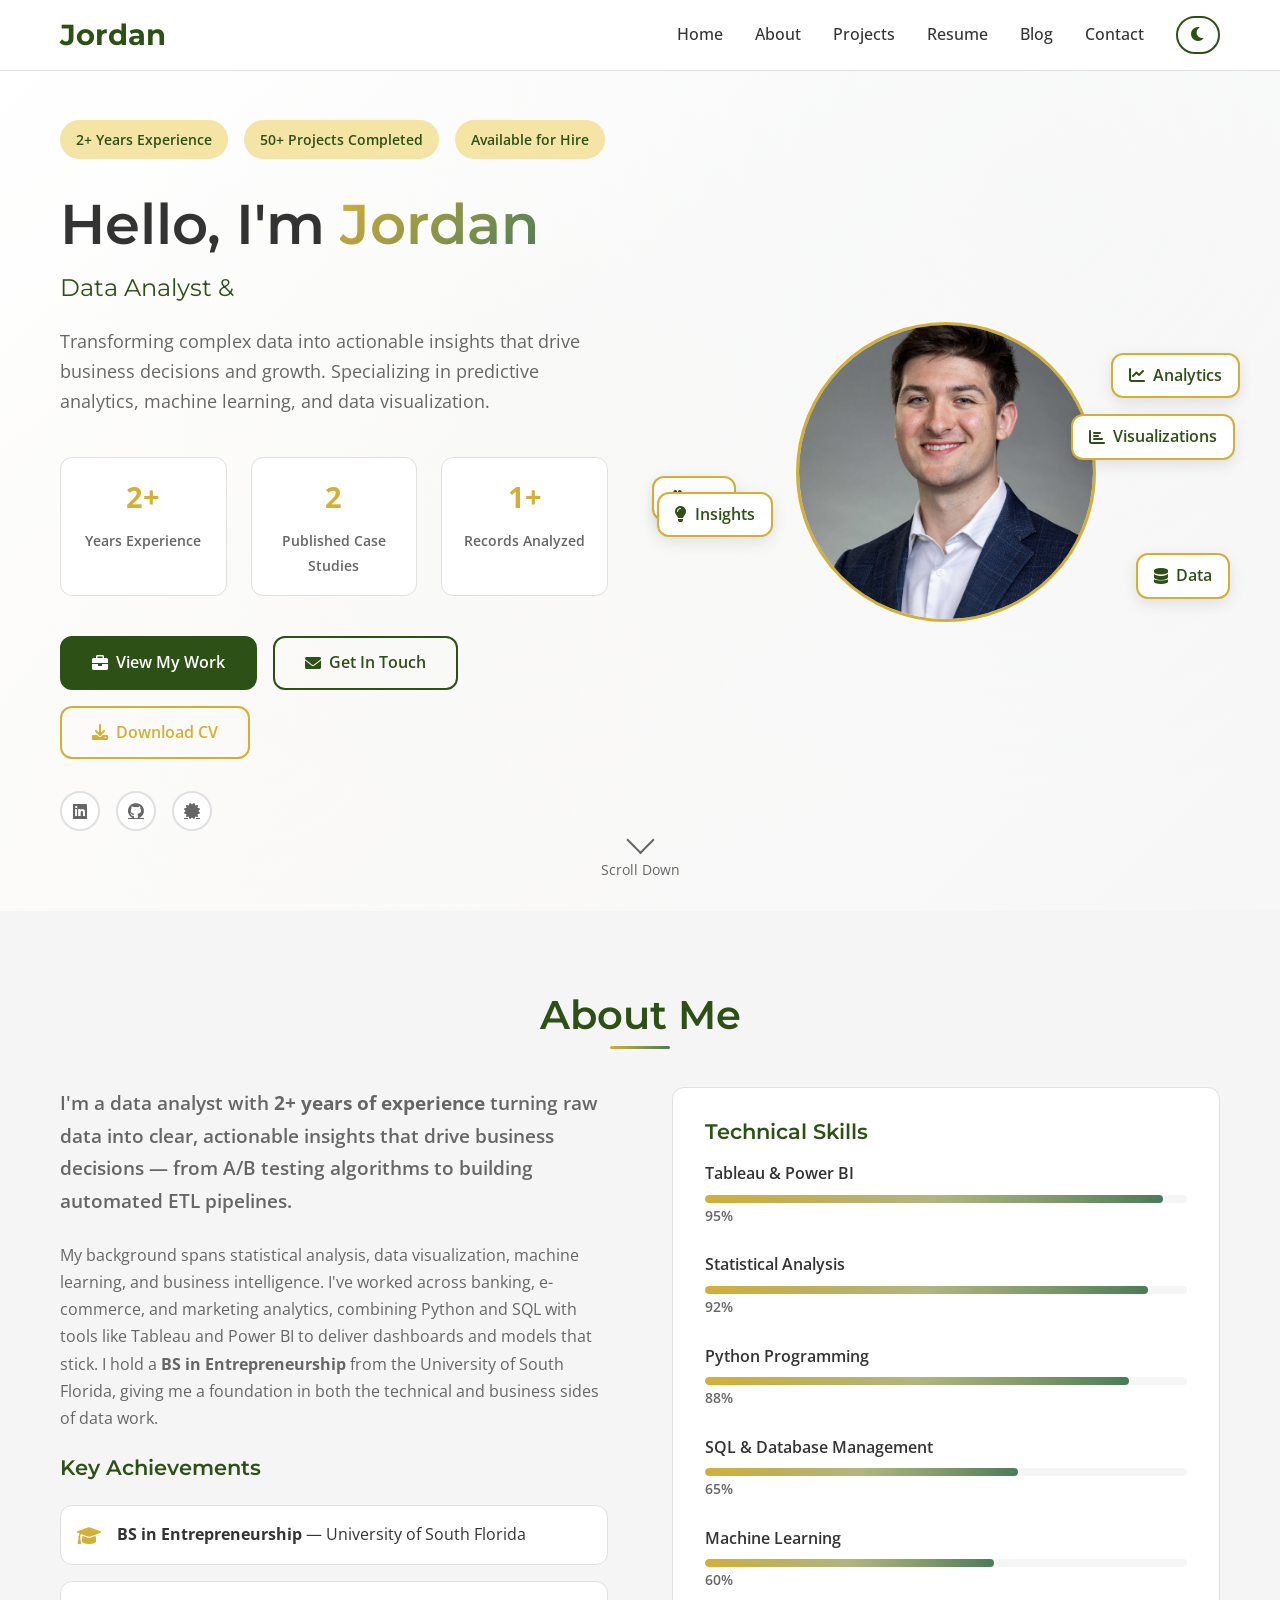
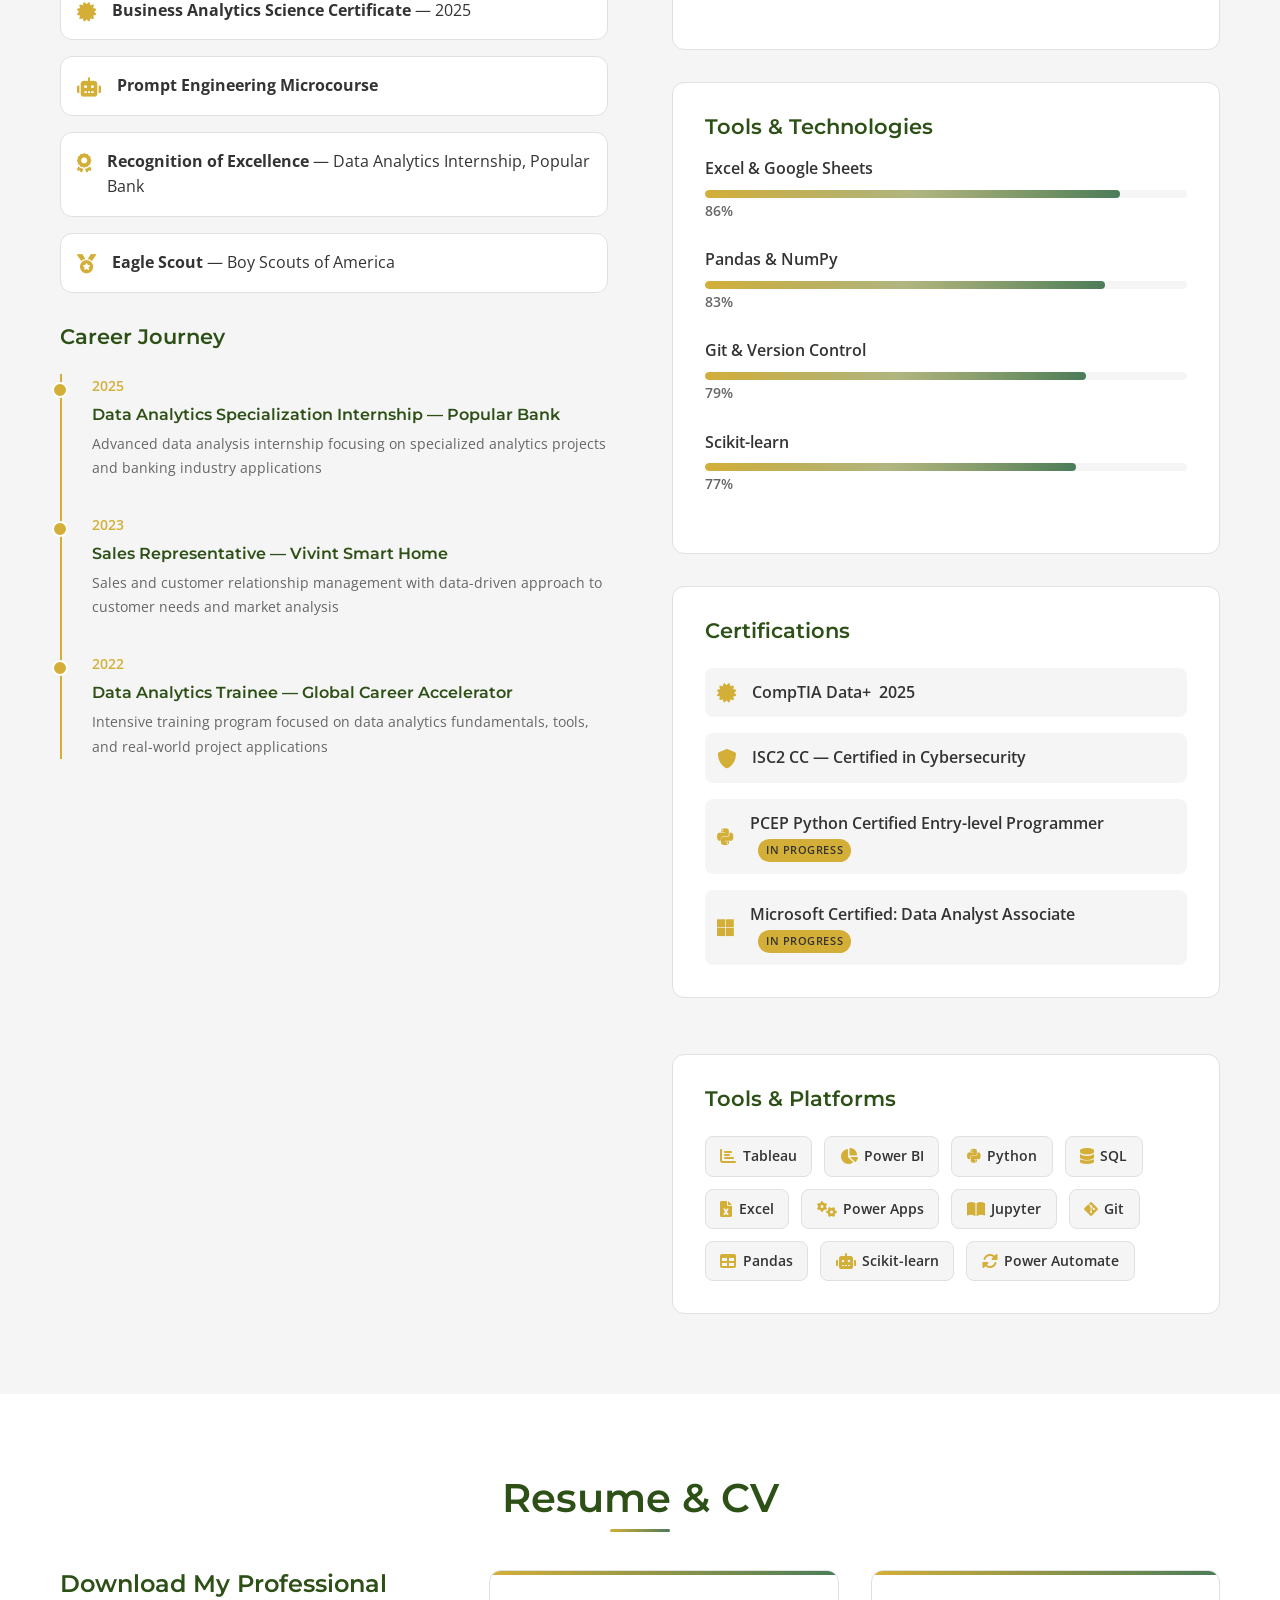
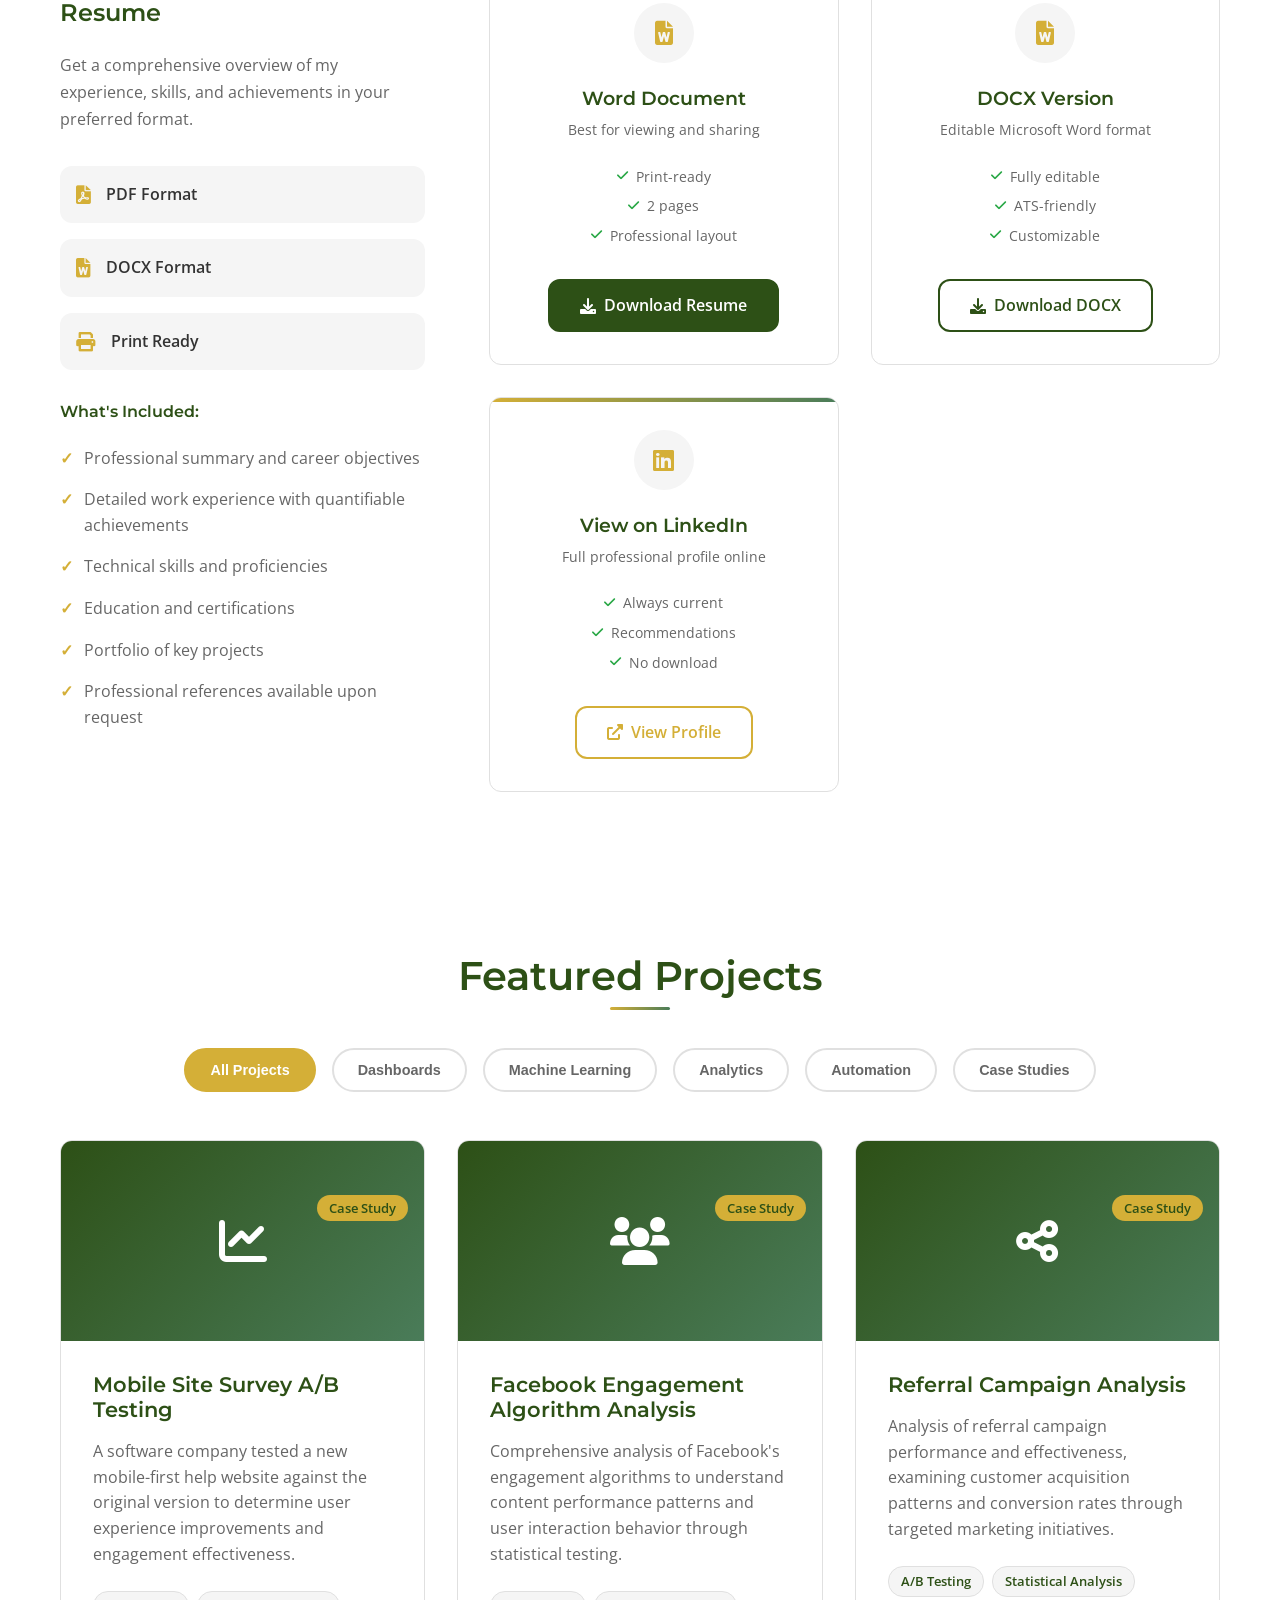
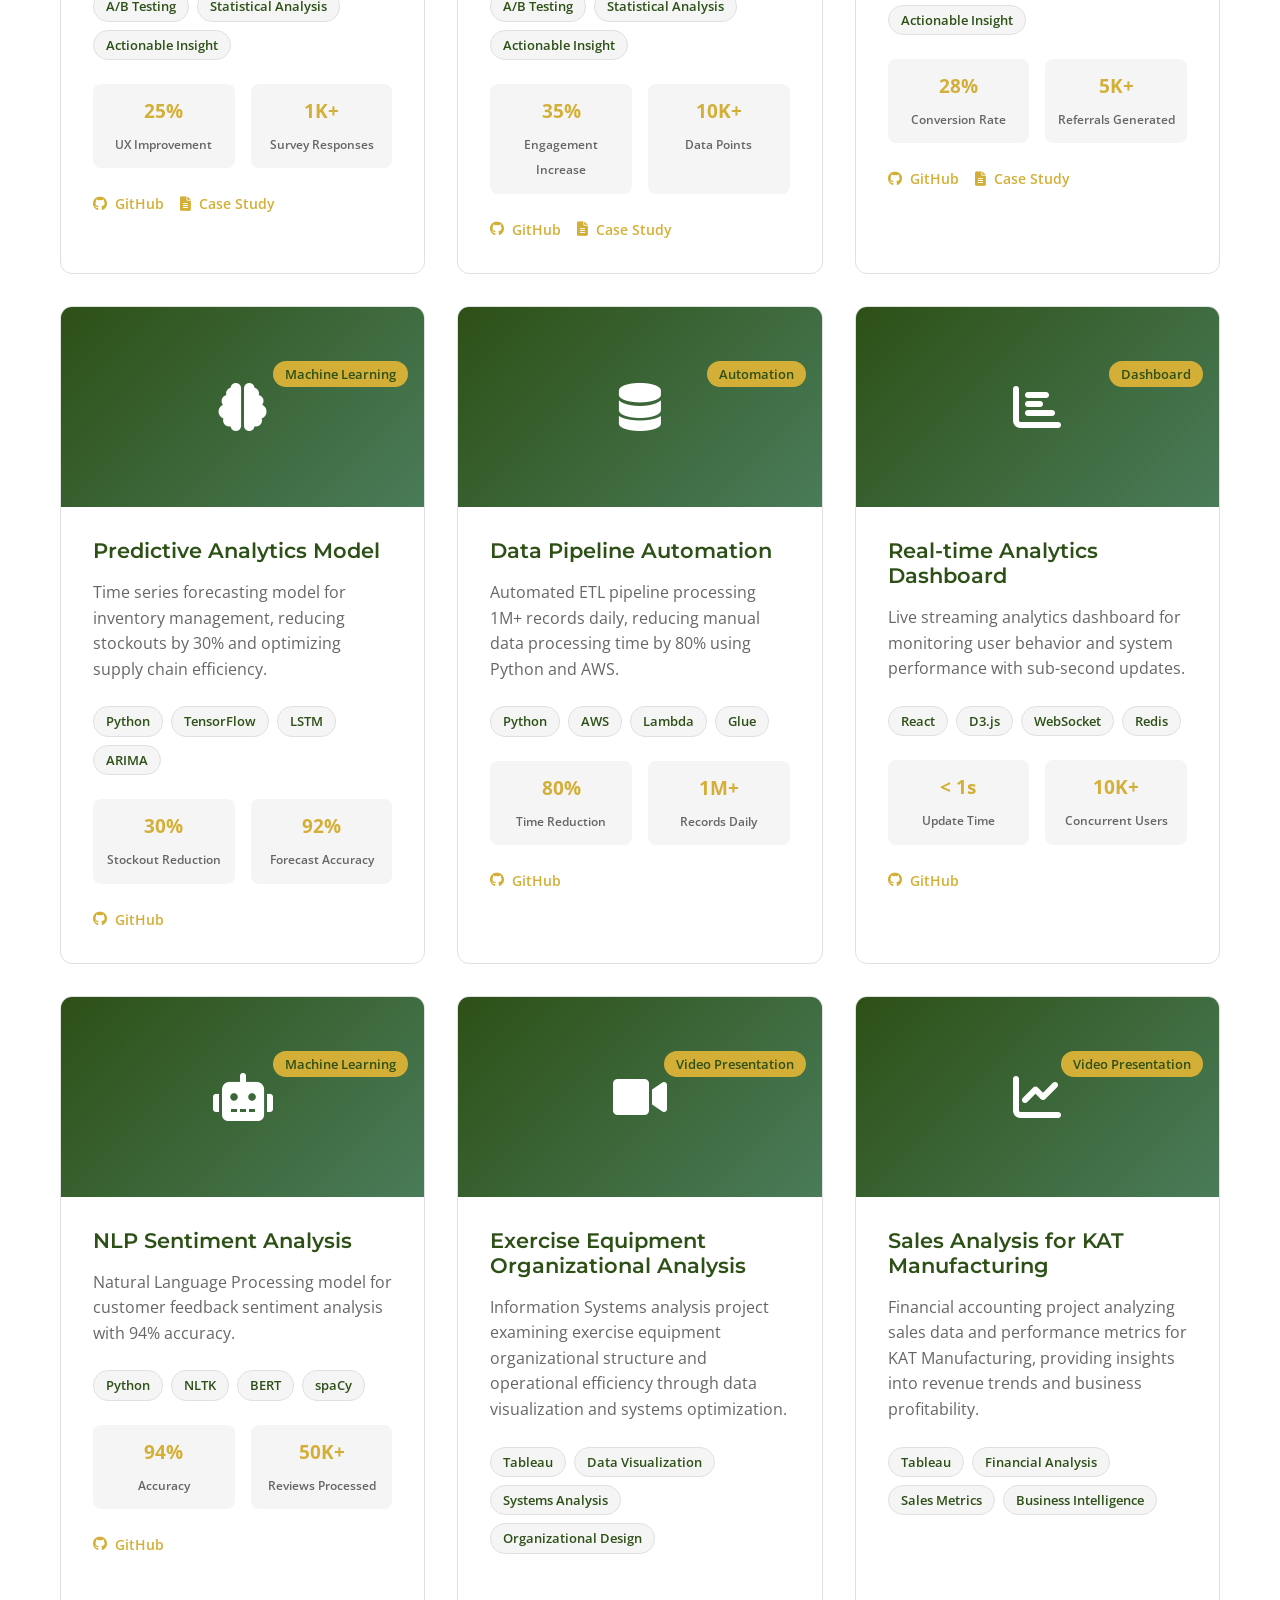
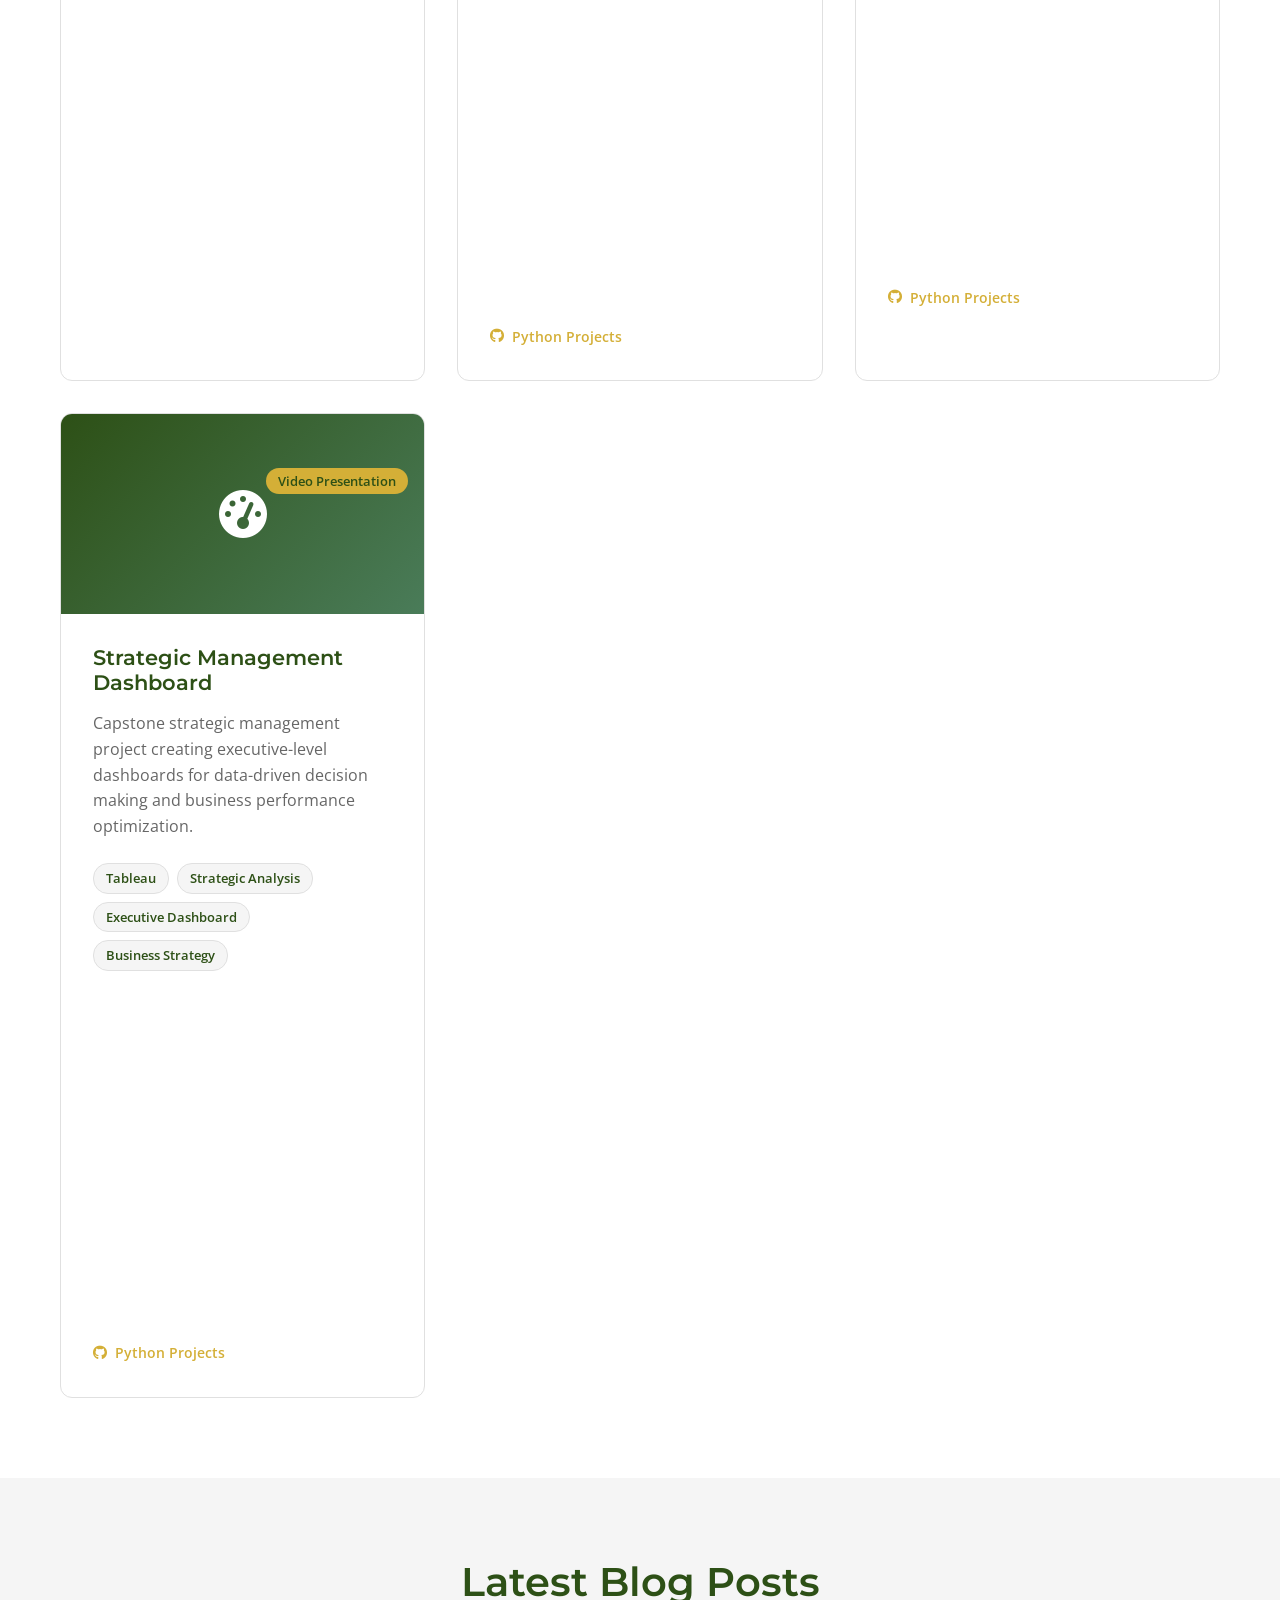
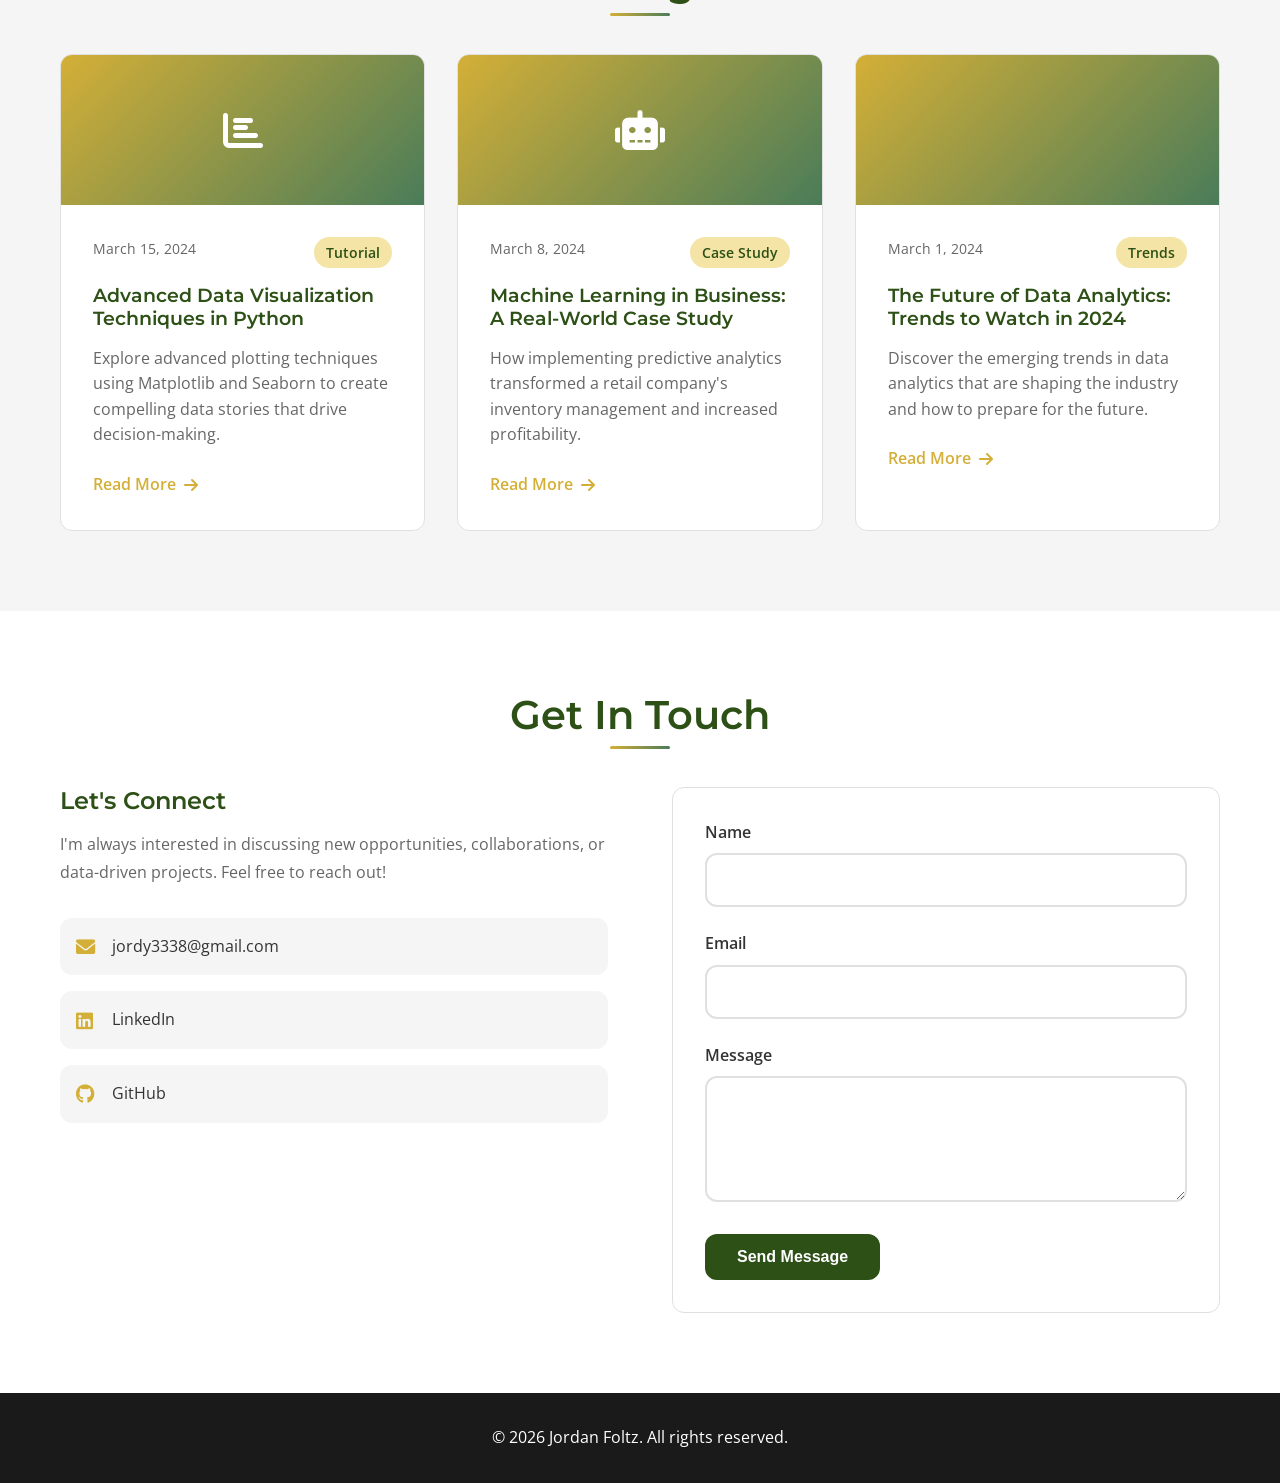
==== commit 505c8ff5: "Add Credly verification links and update skill percentages" ====
--- a/index.html
+++ b/index.html
@@ -44,7 +44,7 @@
             <div class="hero-content">
                 <div class="hero-text">
                     <div class="hero-badges">
-                        <span class="hero-badge">5+ Years Experience</span>
+                        <span class="hero-badge">2+ Years Experience</span>
                         <span class="hero-badge">50+ Projects Completed</span>
                         <span class="hero-badge">Available for Hire</span>
                     </div>
@@ -56,7 +56,7 @@
                     </p>
                     <div class="hero-stats">
                         <div class="stat-item">
-                            <span class="stat-number">5+</span>
+                            <span class="stat-number">2+</span>
                             <span class="stat-label">Years Experience</span>
                         </div>
                         <div class="stat-item">
@@ -88,6 +88,9 @@
                         </a>
                         <a href="https://github.com/JournalistJordan" class="social-link" aria-label="GitHub" target="_blank" rel="noopener noreferrer">
                             <i class="fab fa-github"></i>
+                        </a>
+                        <a href="https://www.credly.com/users/jordan-foltz" class="social-link" aria-label="Credly" target="_blank" rel="noopener noreferrer">
+                            <i class="fas fa-certificate"></i>
                         </a>
                     </div>
                 </div>
@@ -141,7 +144,7 @@
             <div class="about-content">
                 <div class="about-text">
                     <p class="about-intro">
-                        I'm a data analyst with <strong>5+ years of experience</strong> turning raw data into clear,
+                        I'm a data analyst with <strong>2+ years of experience</strong> turning raw data into clear,
                         actionable insights that drive business decisions — from A/B testing algorithms to building
                         automated ETL pipelines.
                     </p>
@@ -164,13 +167,13 @@
                             <div class="achievement-item">
                                 <i class="fas fa-certificate"></i>
                                 <div>
-                                    <strong>CompTIA Data+ Certified</strong> — 2025
+                                    <strong>Business Analytics Science Certificate</strong> — 2025
                                 </div>
                             </div>
                             <div class="achievement-item">
-                                <i class="fas fa-shield-alt"></i>
+                                <i class="fas fa-robot"></i>
                                 <div>
-                                    <strong>ISC2 CC Certified in Cybersecurity</strong>
+                                    <strong>Prompt Engineering Microcourse</strong>
                                 </div>
                             </div>
                             <div class="achievement-item">
@@ -257,39 +260,32 @@
                         <div class="skill-category">
                             <h3>Tools & Technologies</h3>
                             <div class="skill-item">
+                                <span class="skill-name">Excel & Google Sheets</span>
+                                <div class="skill-bar">
+                                    <div class="skill-progress" data-progress="86"></div>
+                                </div>
+                                <span class="skill-percentage">86%</span>
+                            </div>
+                            <div class="skill-item">
                                 <span class="skill-name">Pandas & NumPy</span>
                                 <div class="skill-bar">
-                                    <div class="skill-progress" data-progress="93"></div>
-                                </div>
-                                <span class="skill-percentage">93%</span>
+                                    <div class="skill-progress" data-progress="83"></div>
+                                </div>
+                                <span class="skill-percentage">83%</span>
+                            </div>
+                            <div class="skill-item">
+                                <span class="skill-name">Git & Version Control</span>
+                                <div class="skill-bar">
+                                    <div class="skill-progress" data-progress="79"></div>
+                                </div>
+                                <span class="skill-percentage">79%</span>
                             </div>
                             <div class="skill-item">
                                 <span class="skill-name">Scikit-learn</span>
                                 <div class="skill-bar">
-                                    <div class="skill-progress" data-progress="87"></div>
-                                </div>
-                                <span class="skill-percentage">87%</span>
-                            </div>
-                            <div class="skill-item">
-                                <span class="skill-name">Excel & Google Sheets</span>
-                                <div class="skill-bar">
-                                    <div class="skill-progress" data-progress="96"></div>
-                                </div>
-                                <span class="skill-percentage">96%</span>
-                            </div>
-                            <div class="skill-item">
-                                <span class="skill-name">Git & Version Control</span>
-                                <div class="skill-bar">
-                                    <div class="skill-progress" data-progress="89"></div>
-                                </div>
-                                <span class="skill-percentage">89%</span>
-                            </div>
-                            <div class="skill-item">
-                                <span class="skill-name">AWS & Cloud Platforms</span>
-                                <div class="skill-bar">
-                                    <div class="skill-progress" data-progress="84"></div>
-                                </div>
-                                <span class="skill-percentage">84%</span>
+                                    <div class="skill-progress" data-progress="77"></div>
+                                </div>
+                                <span class="skill-percentage">77%</span>
                             </div>
                         </div>
                     </div>
@@ -468,9 +464,10 @@
                 <button class="filter-btn" data-filter="ml">Machine Learning</button>
                 <button class="filter-btn" data-filter="analytics">Analytics</button>
                 <button class="filter-btn" data-filter="automation">Automation</button>
+                <button class="filter-btn" data-filter="case-study">Case Studies</button>
             </div>
             <div class="projects-grid">
-                <div class="project-card" data-category="dashboard analytics">
+                <div class="project-card" data-category="dashboard analytics case-study">
                     <div class="project-image">
                         <i class="fas fa-chart-line"></i>
                         <div class="project-overlay">
@@ -506,7 +503,7 @@
                     </div>
                 </div>
 
-                <div class="project-card" data-category="ml analytics">
+                <div class="project-card" data-category="ml analytics case-study">
                     <div class="project-image">
                         <i class="fas fa-users"></i>
                         <div class="project-overlay">
@@ -542,7 +539,7 @@
                     </div>
                 </div>
 
-                <div class="project-card" data-category="analytics">
+                <div class="project-card" data-category="analytics case-study">
                     <div class="project-image">
                         <i class="fas fa-share-alt"></i>
                         <div class="project-overlay">
--- a/style.css
+++ b/style.css
@@ -574,6 +574,18 @@
     animation-delay: 2s;
 }
 
+.floating-card.card-4 {
+    top: 30%;
+    right: -15px;
+    animation-delay: 3s;
+}
+
+.floating-card.card-5 {
+    bottom: 30%;
+    left: -15px;
+    animation-delay: 4s;
+}
+
 .scroll-indicator {
     position: absolute;
     bottom: 30px;
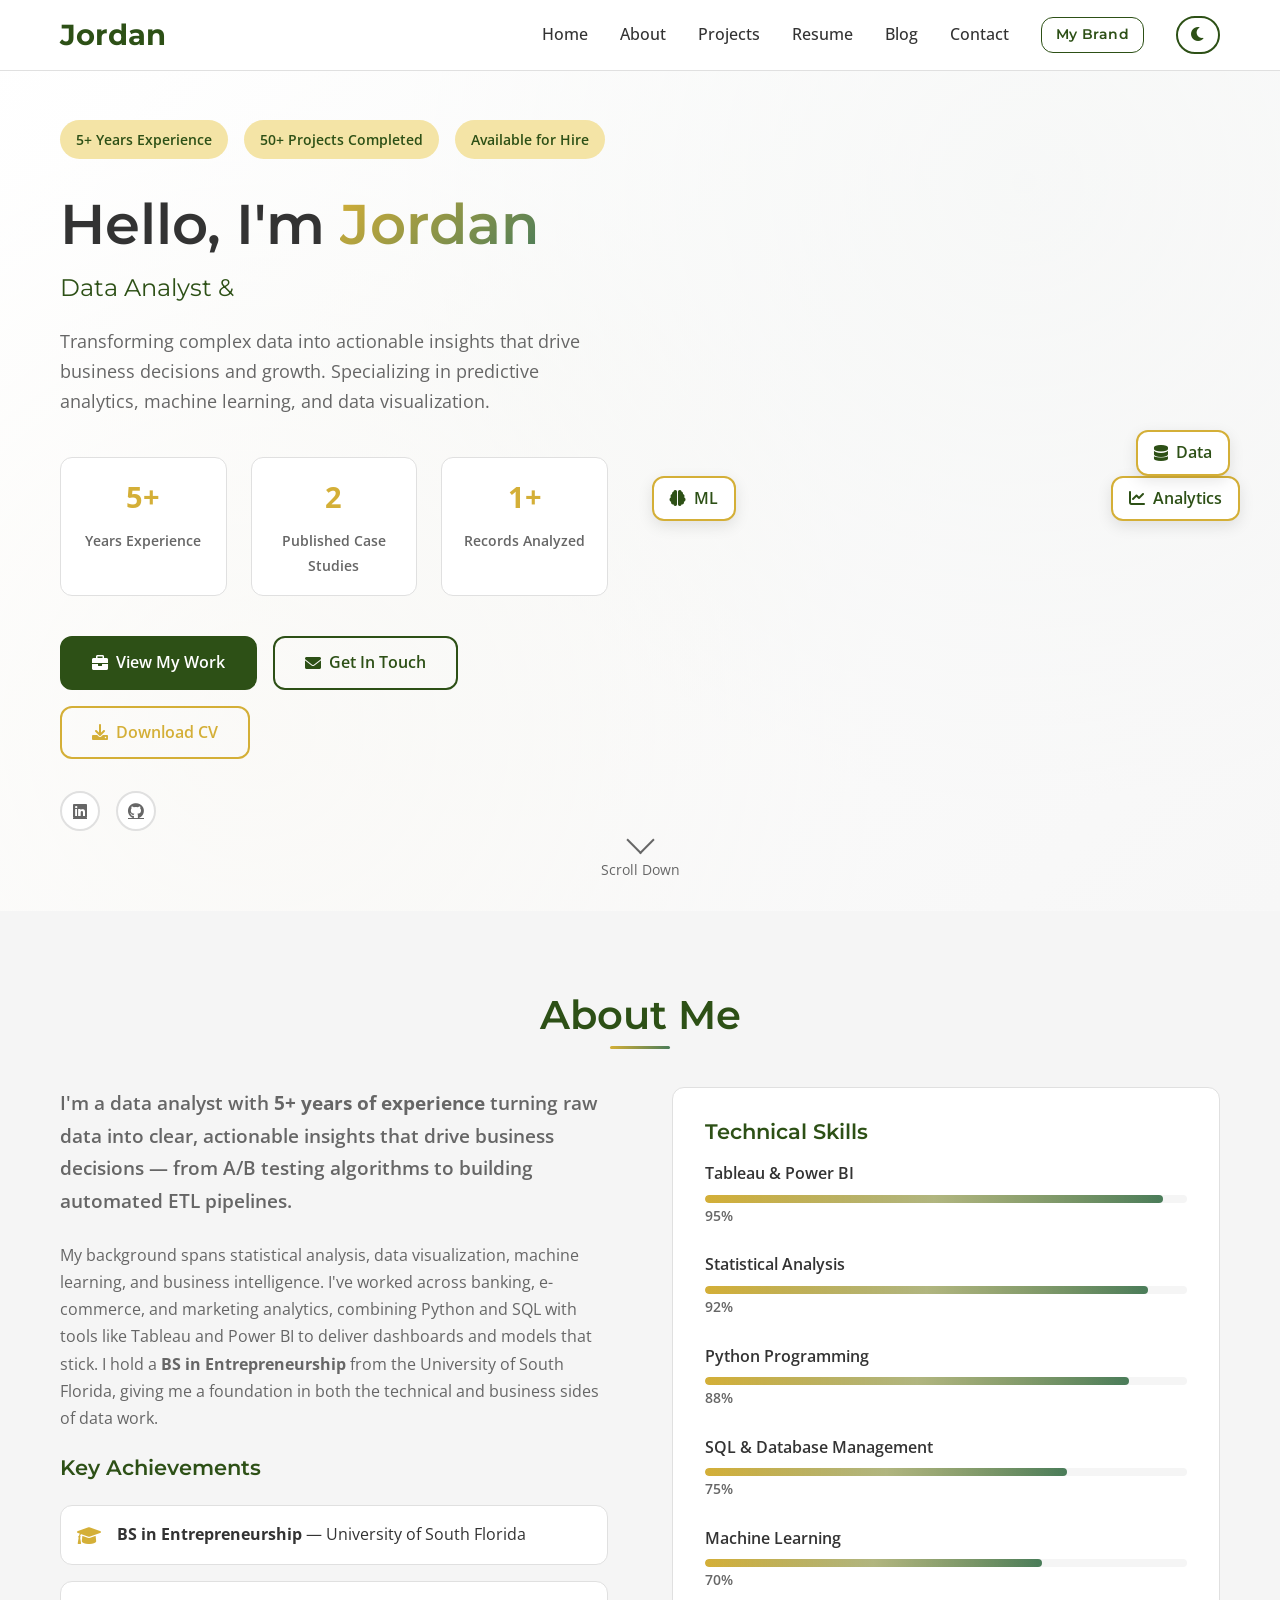
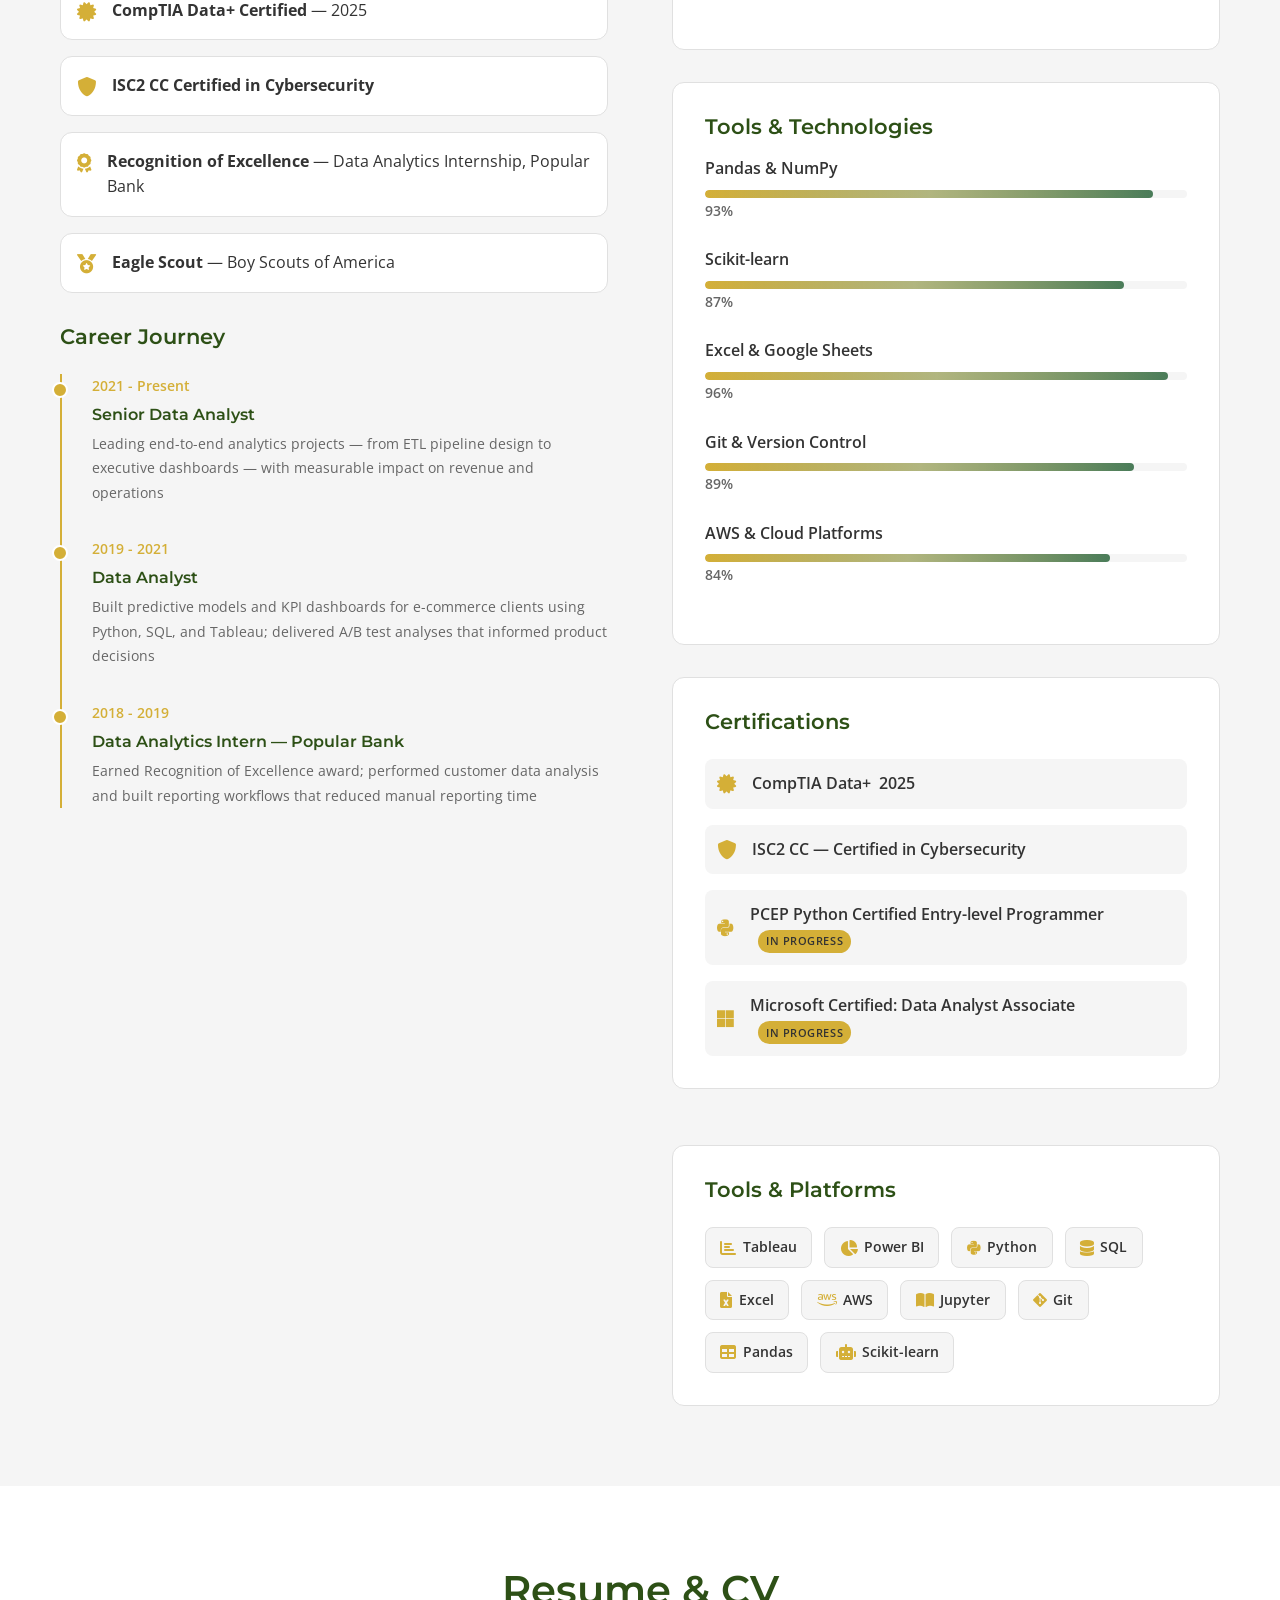
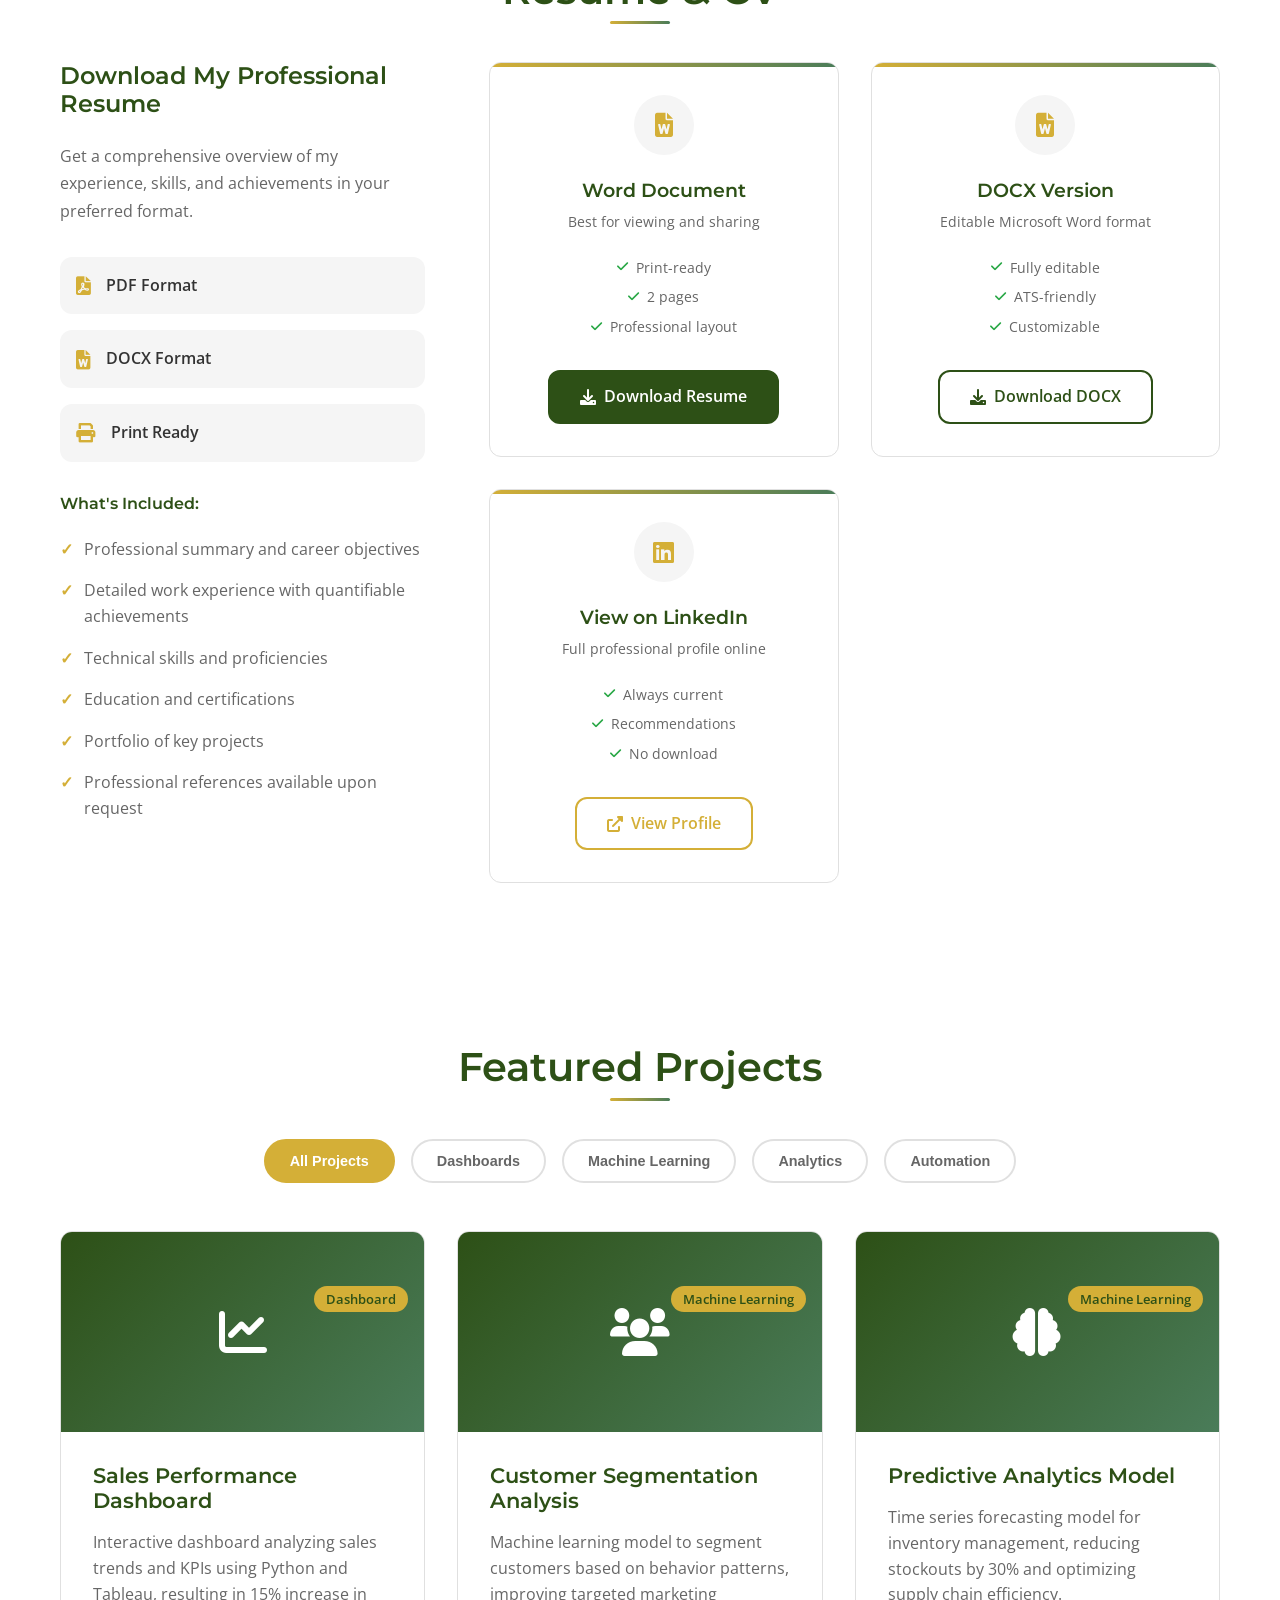
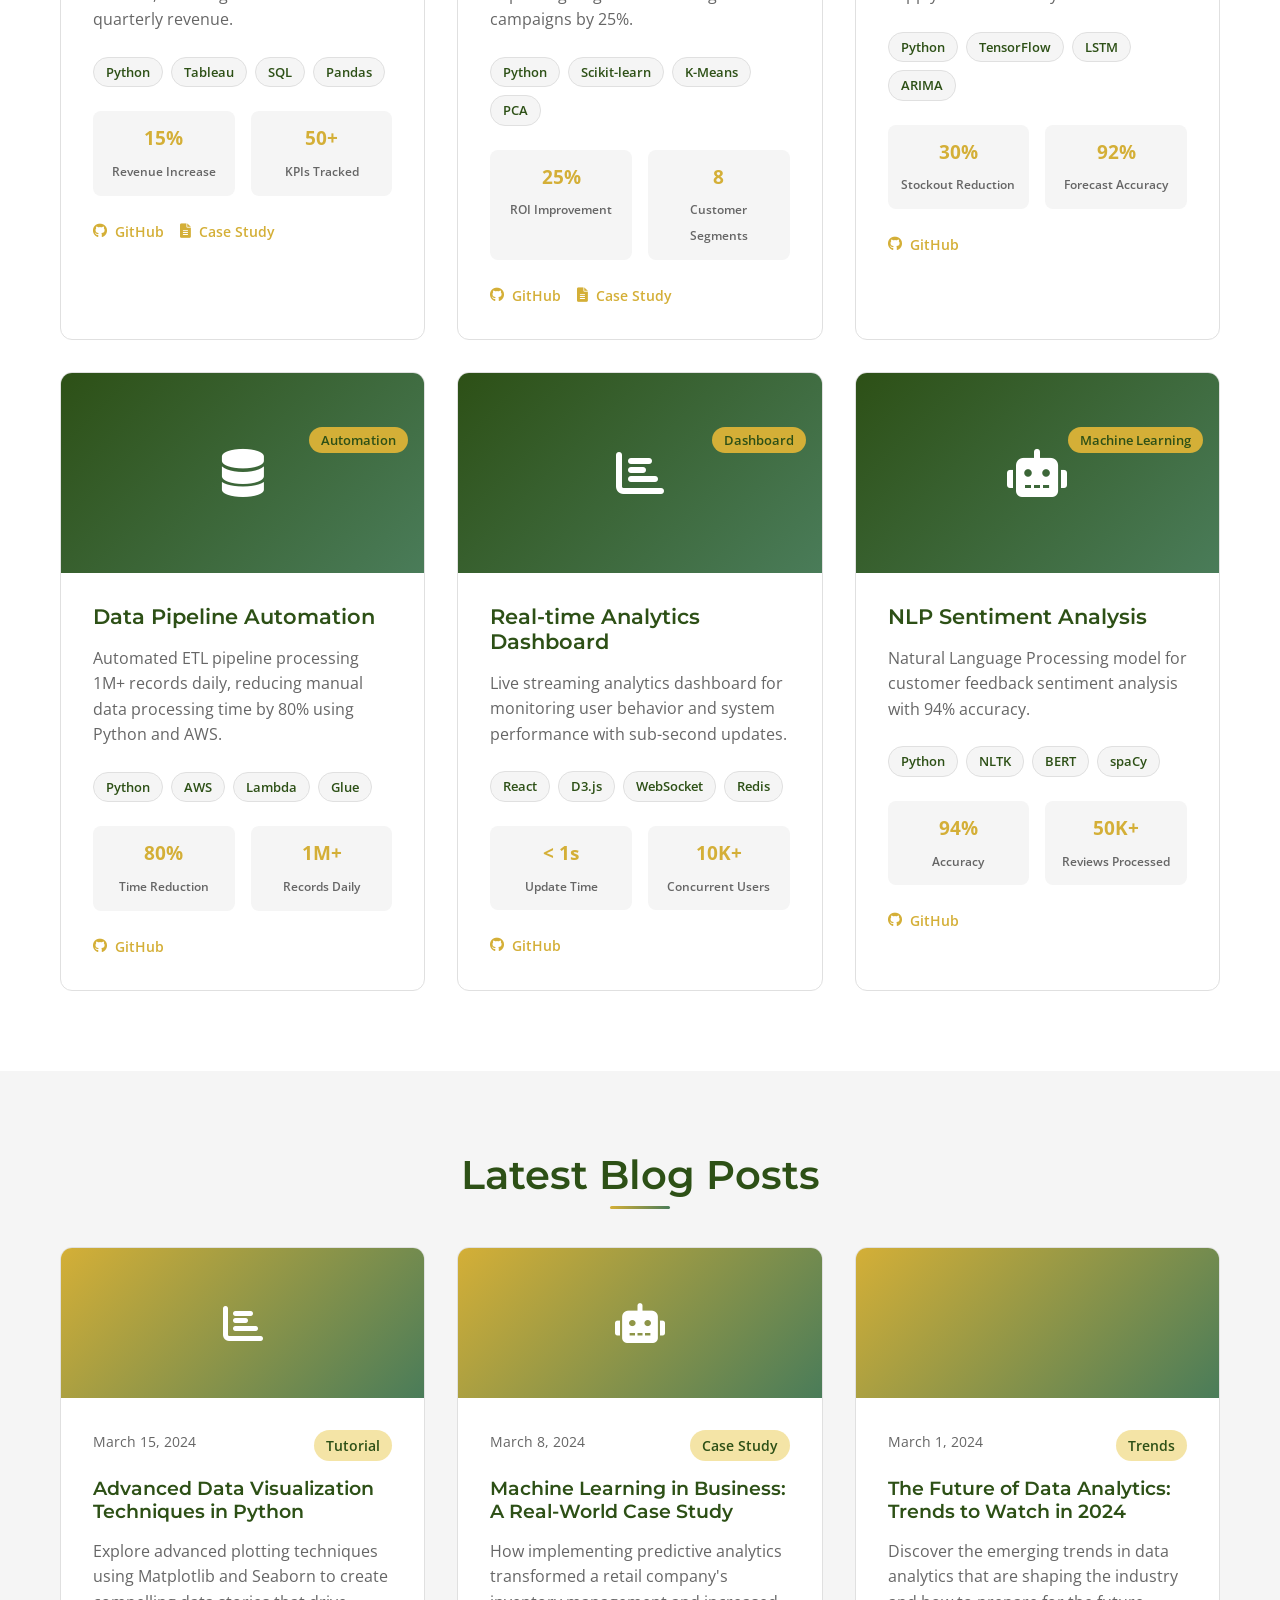
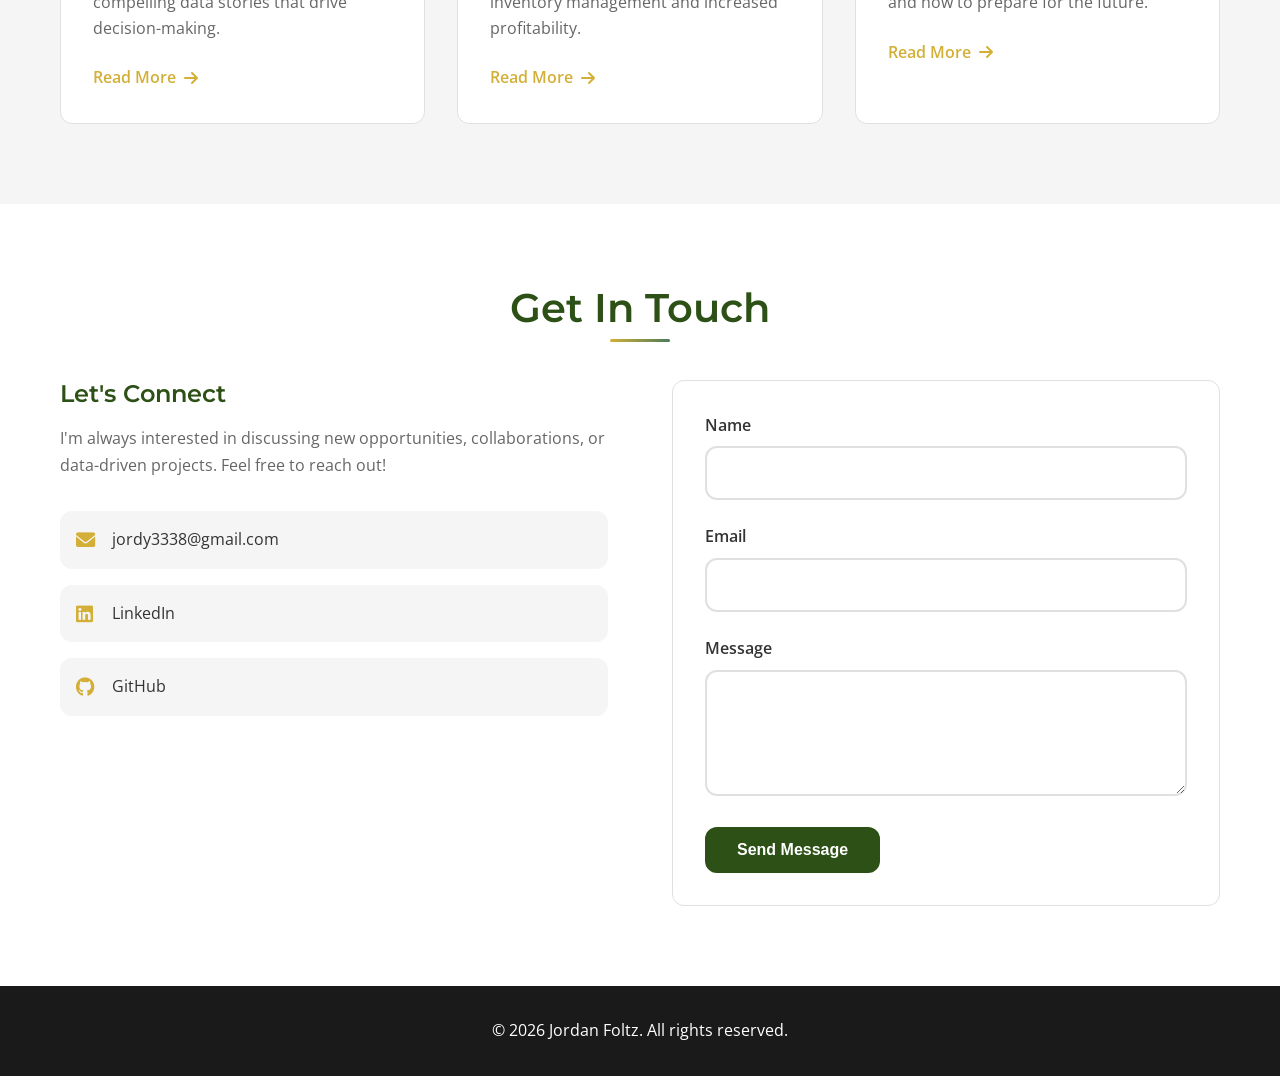
==== commit a9caeb03: "Add personal brand page (brand.html) with Mission, Vision, Values - Create brand.html: dedicated pag" ====
--- a/index.html
+++ b/index.html
@@ -22,6 +22,7 @@
                 <a href="#resume" class="nav-link">Resume</a>
                 <a href="#blog" class="nav-link">Blog</a>
                 <a href="#contact" class="nav-link">Contact</a>
+                <a href="brand.html" class="nav-link-brand">My Brand</a>
                 <button class="theme-toggle" id="theme-toggle" aria-label="Toggle dark mode">
                     <i class="fas fa-moon" aria-hidden="true"></i>
                 </button>
@@ -44,7 +45,7 @@
             <div class="hero-content">
                 <div class="hero-text">
                     <div class="hero-badges">
-                        <span class="hero-badge">2+ Years Experience</span>
+                        <span class="hero-badge">5+ Years Experience</span>
                         <span class="hero-badge">50+ Projects Completed</span>
                         <span class="hero-badge">Available for Hire</span>
                     </div>
@@ -56,7 +57,7 @@
                     </p>
                     <div class="hero-stats">
                         <div class="stat-item">
-                            <span class="stat-number">2+</span>
+                            <span class="stat-number">5+</span>
                             <span class="stat-label">Years Experience</span>
                         </div>
                         <div class="stat-item">
@@ -89,15 +90,12 @@
                         <a href="https://github.com/JournalistJordan" class="social-link" aria-label="GitHub" target="_blank" rel="noopener noreferrer">
                             <i class="fab fa-github"></i>
                         </a>
-                        <a href="https://www.credly.com/users/jordan-foltz" class="social-link" aria-label="Credly" target="_blank" rel="noopener noreferrer">
-                            <i class="fas fa-certificate"></i>
-                        </a>
                     </div>
                 </div>
                 <div class="hero-image">
                     <div class="image-container">
                         <div class="image-placeholder">
-                            <img src="Headshot Professional Resized.jpg" alt="Jordan Foltz - Data Analyst" class="profile-img">
+                            <img src="profile.jpg" alt="Jordan Foltz - Data Analyst" class="profile-img" onerror="this.style.display='none'">
                             <div class="image-overlay">
                                 <div class="overlay-content">
                                     <span class="overlay-text">Data Analyst</span>
@@ -117,14 +115,6 @@
                             <div class="floating-card card-3">
                                 <i class="fas fa-database"></i>
                                 <span>Data</span>
-                            </div>
-                            <div class="floating-card card-4">
-                                <i class="fas fa-chart-bar"></i>
-                                <span>Visualizations</span>
-                            </div>
-                            <div class="floating-card card-5">
-                                <i class="fas fa-lightbulb"></i>
-                                <span>Insights</span>
                             </div>
                         </div>
                     </div>
@@ -144,7 +134,7 @@
             <div class="about-content">
                 <div class="about-text">
                     <p class="about-intro">
-                        I'm a data analyst with <strong>2+ years of experience</strong> turning raw data into clear,
+                        I'm a data analyst with <strong>5+ years of experience</strong> turning raw data into clear,
                         actionable insights that drive business decisions — from A/B testing algorithms to building
                         automated ETL pipelines.
                     </p>
@@ -167,13 +157,13 @@
                             <div class="achievement-item">
                                 <i class="fas fa-certificate"></i>
                                 <div>
-                                    <strong>Business Analytics Science Certificate</strong> — 2025
+                                    <strong>CompTIA Data+ Certified</strong> — 2025
                                 </div>
                             </div>
                             <div class="achievement-item">
-                                <i class="fas fa-robot"></i>
+                                <i class="fas fa-shield-alt"></i>
                                 <div>
-                                    <strong>Prompt Engineering Microcourse</strong>
+                                    <strong>ISC2 CC Certified in Cybersecurity</strong>
                                 </div>
                             </div>
                             <div class="achievement-item">
@@ -194,24 +184,24 @@
                         <h3>Career Journey</h3>
                         <div class="timeline">
                             <div class="timeline-item">
-                                <div class="timeline-date">2025</div>
+                                <div class="timeline-date">2021 - Present</div>
                                 <div class="timeline-content">
-                                    <h4>Data Analytics Specialization Internship — Popular Bank</h4>
-                                    <p>Advanced data analysis internship focusing on specialized analytics projects and banking industry applications</p>
+                                    <h4>Senior Data Analyst</h4>
+                                    <p>Leading end-to-end analytics projects — from ETL pipeline design to executive dashboards — with measurable impact on revenue and operations</p>
                                 </div>
                             </div>
                             <div class="timeline-item">
-                                <div class="timeline-date">2023</div>
+                                <div class="timeline-date">2019 - 2021</div>
                                 <div class="timeline-content">
-                                    <h4>Sales Representative — Vivint Smart Home</h4>
-                                    <p>Sales and customer relationship management with data-driven approach to customer needs and market analysis</p>
+                                    <h4>Data Analyst</h4>
+                                    <p>Built predictive models and KPI dashboards for e-commerce clients using Python, SQL, and Tableau; delivered A/B test analyses that informed product decisions</p>
                                 </div>
                             </div>
                             <div class="timeline-item">
-                                <div class="timeline-date">2022</div>
+                                <div class="timeline-date">2018 - 2019</div>
                                 <div class="timeline-content">
-                                    <h4>Data Analytics Trainee — Global Career Accelerator</h4>
-                                    <p>Intensive training program focused on data analytics fundamentals, tools, and real-world project applications</p>
+                                    <h4>Data Analytics Intern — Popular Bank</h4>
+                                    <p>Earned Recognition of Excellence award; performed customer data analysis and built reporting workflows that reduced manual reporting time</p>
                                 </div>
                             </div>
                         </div>
@@ -245,47 +235,54 @@
                             <div class="skill-item">
                                 <span class="skill-name">SQL & Database Management</span>
                                 <div class="skill-bar">
-                                    <div class="skill-progress" data-progress="65"></div>
-                                </div>
-                                <span class="skill-percentage">65%</span>
+                                    <div class="skill-progress" data-progress="75"></div>
+                                </div>
+                                <span class="skill-percentage">75%</span>
                             </div>
                             <div class="skill-item">
                                 <span class="skill-name">Machine Learning</span>
                                 <div class="skill-bar">
-                                    <div class="skill-progress" data-progress="60"></div>
-                                </div>
-                                <span class="skill-percentage">60%</span>
+                                    <div class="skill-progress" data-progress="70"></div>
+                                </div>
+                                <span class="skill-percentage">70%</span>
                             </div>
                         </div>
                         <div class="skill-category">
                             <h3>Tools & Technologies</h3>
                             <div class="skill-item">
+                                <span class="skill-name">Pandas & NumPy</span>
+                                <div class="skill-bar">
+                                    <div class="skill-progress" data-progress="93"></div>
+                                </div>
+                                <span class="skill-percentage">93%</span>
+                            </div>
+                            <div class="skill-item">
+                                <span class="skill-name">Scikit-learn</span>
+                                <div class="skill-bar">
+                                    <div class="skill-progress" data-progress="87"></div>
+                                </div>
+                                <span class="skill-percentage">87%</span>
+                            </div>
+                            <div class="skill-item">
                                 <span class="skill-name">Excel & Google Sheets</span>
                                 <div class="skill-bar">
-                                    <div class="skill-progress" data-progress="86"></div>
-                                </div>
-                                <span class="skill-percentage">86%</span>
-                            </div>
-                            <div class="skill-item">
-                                <span class="skill-name">Pandas & NumPy</span>
-                                <div class="skill-bar">
-                                    <div class="skill-progress" data-progress="83"></div>
-                                </div>
-                                <span class="skill-percentage">83%</span>
+                                    <div class="skill-progress" data-progress="96"></div>
+                                </div>
+                                <span class="skill-percentage">96%</span>
                             </div>
                             <div class="skill-item">
                                 <span class="skill-name">Git & Version Control</span>
                                 <div class="skill-bar">
-                                    <div class="skill-progress" data-progress="79"></div>
-                                </div>
-                                <span class="skill-percentage">79%</span>
-                            </div>
-                            <div class="skill-item">
-                                <span class="skill-name">Scikit-learn</span>
-                                <div class="skill-bar">
-                                    <div class="skill-progress" data-progress="77"></div>
-                                </div>
-                                <span class="skill-percentage">77%</span>
+                                    <div class="skill-progress" data-progress="89"></div>
+                                </div>
+                                <span class="skill-percentage">89%</span>
+                            </div>
+                            <div class="skill-item">
+                                <span class="skill-name">AWS & Cloud Platforms</span>
+                                <div class="skill-bar">
+                                    <div class="skill-progress" data-progress="84"></div>
+                                </div>
+                                <span class="skill-percentage">84%</span>
                             </div>
                         </div>
                     </div>
@@ -336,8 +333,8 @@
                                 <span>Excel</span>
                             </div>
                             <div class="tool-badge">
-                                <i class="fas fa-cogs"></i>
-                                <span>Power Apps</span>
+                                <i class="fab fa-aws"></i>
+                                <span>AWS</span>
                             </div>
                             <div class="tool-badge">
                                 <i class="fas fa-book-open"></i>
@@ -354,10 +351,6 @@
                             <div class="tool-badge">
                                 <i class="fas fa-robot"></i>
                                 <span>Scikit-learn</span>
-                            </div>
-                            <div class="tool-badge">
-                                <i class="fas fa-sync-alt"></i>
-                                <span>Power Automate</span>
                             </div>
                         </div>
                     </div>
@@ -464,32 +457,32 @@
                 <button class="filter-btn" data-filter="ml">Machine Learning</button>
                 <button class="filter-btn" data-filter="analytics">Analytics</button>
                 <button class="filter-btn" data-filter="automation">Automation</button>
-                <button class="filter-btn" data-filter="case-study">Case Studies</button>
             </div>
             <div class="projects-grid">
-                <div class="project-card" data-category="dashboard analytics case-study">
+                <div class="project-card" data-category="dashboard analytics">
                     <div class="project-image">
                         <i class="fas fa-chart-line"></i>
                         <div class="project-overlay">
-                            <span class="project-category">Case Study</span>
+                            <span class="project-category">Dashboard</span>
                         </div>
                     </div>
                     <div class="project-content">
-                        <h3>Mobile Site Survey A/B Testing</h3>
-                        <p class="project-description">A software company tested a new mobile-first help website against the original version to determine user experience improvements and engagement effectiveness.</p>
+                        <h3>Sales Performance Dashboard</h3>
+                        <p class="project-description">Interactive dashboard analyzing sales trends and KPIs using Python and Tableau, resulting in 15% increase in quarterly revenue.</p>
                         <div class="project-tech">
-                            <span class="tech-tag">A/B Testing</span>
-                            <span class="tech-tag">Statistical Analysis</span>
-                            <span class="tech-tag">Actionable Insight</span>
+                            <span class="tech-tag">Python</span>
+                            <span class="tech-tag">Tableau</span>
+                            <span class="tech-tag">SQL</span>
+                            <span class="tech-tag">Pandas</span>
                         </div>
                         <div class="project-metrics">
                             <div class="metric">
-                                <span class="metric-value">25%</span>
-                                <span class="metric-label">UX Improvement</span>
-                            </div>
-                            <div class="metric">
-                                <span class="metric-value">1K+</span>
-                                <span class="metric-label">Survey Responses</span>
+                                <span class="metric-value">15%</span>
+                                <span class="metric-label">Revenue Increase</span>
+                            </div>
+                            <div class="metric">
+                                <span class="metric-value">50+</span>
+                                <span class="metric-label">KPIs Tracked</span>
                             </div>
                         </div>
                         <div class="project-links">
@@ -503,29 +496,30 @@
                     </div>
                 </div>
 
-                <div class="project-card" data-category="ml analytics case-study">
+                <div class="project-card" data-category="ml analytics">
                     <div class="project-image">
                         <i class="fas fa-users"></i>
                         <div class="project-overlay">
-                            <span class="project-category">Case Study</span>
+                            <span class="project-category">Machine Learning</span>
                         </div>
                     </div>
                     <div class="project-content">
-                        <h3>Facebook Engagement Algorithm Analysis</h3>
-                        <p class="project-description">Comprehensive analysis of Facebook's engagement algorithms to understand content performance patterns and user interaction behavior through statistical testing.</p>
+                        <h3>Customer Segmentation Analysis</h3>
+                        <p class="project-description">Machine learning model to segment customers based on behavior patterns, improving targeted marketing campaigns by 25%.</p>
                         <div class="project-tech">
-                            <span class="tech-tag">A/B Testing</span>
-                            <span class="tech-tag">Statistical Analysis</span>
-                            <span class="tech-tag">Actionable Insight</span>
+                            <span class="tech-tag">Python</span>
+                            <span class="tech-tag">Scikit-learn</span>
+                            <span class="tech-tag">K-Means</span>
+                            <span class="tech-tag">PCA</span>
                         </div>
                         <div class="project-metrics">
                             <div class="metric">
-                                <span class="metric-value">35%</span>
-                                <span class="metric-label">Engagement Increase</span>
-                            </div>
-                            <div class="metric">
-                                <span class="metric-value">10K+</span>
-                                <span class="metric-label">Data Points</span>
+                                <span class="metric-value">25%</span>
+                                <span class="metric-label">ROI Improvement</span>
+                            </div>
+                            <div class="metric">
+                                <span class="metric-value">8</span>
+                                <span class="metric-label">Customer Segments</span>
                             </div>
                         </div>
                         <div class="project-links">
@@ -533,42 +527,6 @@
                                 <i class="fab fa-github"></i> GitHub
                             </a>
                             <a href="Facebook_Engagemnt_Algorithm_AB_Test_Case_Study.pdf" class="project-link" target="_blank" rel="noopener noreferrer">
-                                <i class="fas fa-file-alt"></i> Case Study
-                            </a>
-                        </div>
-                    </div>
-                </div>
-
-                <div class="project-card" data-category="analytics case-study">
-                    <div class="project-image">
-                        <i class="fas fa-share-alt"></i>
-                        <div class="project-overlay">
-                            <span class="project-category">Case Study</span>
-                        </div>
-                    </div>
-                    <div class="project-content">
-                        <h3>Referral Campaign Analysis</h3>
-                        <p class="project-description">Analysis of referral campaign performance and effectiveness, examining customer acquisition patterns and conversion rates through targeted marketing initiatives.</p>
-                        <div class="project-tech">
-                            <span class="tech-tag">A/B Testing</span>
-                            <span class="tech-tag">Statistical Analysis</span>
-                            <span class="tech-tag">Actionable Insight</span>
-                        </div>
-                        <div class="project-metrics">
-                            <div class="metric">
-                                <span class="metric-value">28%</span>
-                                <span class="metric-label">Conversion Rate</span>
-                            </div>
-                            <div class="metric">
-                                <span class="metric-value">5K+</span>
-                                <span class="metric-label">Referrals Generated</span>
-                            </div>
-                        </div>
-                        <div class="project-links">
-                            <a href="https://github.com/JournalistJordan" class="project-link" target="_blank" rel="noopener noreferrer">
-                                <i class="fab fa-github"></i> GitHub
-                            </a>
-                            <a href="Referral_Campaign_Jordan_Foltz.pdf" class="project-link" target="_blank" rel="noopener noreferrer">
                                 <i class="fas fa-file-alt"></i> Case Study
                             </a>
                         </div>
@@ -706,87 +664,6 @@
                         <div class="project-links">
                             <a href="https://github.com/JournalistJordan" class="project-link" target="_blank" rel="noopener noreferrer">
                                 <i class="fab fa-github"></i> GitHub
-                            </a>
-                        </div>
-                    </div>
-                </div>
-
-                <div class="project-card" data-category="analytics">
-                    <div class="project-image">
-                        <i class="fas fa-video"></i>
-                        <div class="project-overlay">
-                            <span class="project-category">Video Presentation</span>
-                        </div>
-                    </div>
-                    <div class="project-content">
-                        <h3>Exercise Equipment Organizational Analysis</h3>
-                        <p class="project-description">Information Systems analysis project examining exercise equipment organizational structure and operational efficiency through data visualization and systems optimization.</p>
-                        <div class="project-tech">
-                            <span class="tech-tag">Tableau</span>
-                            <span class="tech-tag">Data Visualization</span>
-                            <span class="tech-tag">Systems Analysis</span>
-                            <span class="tech-tag">Organizational Design</span>
-                        </div>
-                        <div class="project-video">
-                            <iframe width="100%" height="315" src="https://www.youtube.com/embed/8lEyo6d_rK8" title="Exercise Equipment Organizational Analysis" frameborder="0" allow="accelerometer; autoplay; clipboard-write; encrypted-media; gyroscope; picture-in-picture" allowfullscreen></iframe>
-                        </div>
-                        <div class="project-links">
-                            <a href="https://github.com/JournalistJordan/Python-Portfolio" class="project-link" target="_blank" rel="noopener noreferrer">
-                                <i class="fab fa-github"></i> Python Projects
-                            </a>
-                        </div>
-                    </div>
-                </div>
-
-                <div class="project-card" data-category="analytics">
-                    <div class="project-image">
-                        <i class="fas fa-chart-line"></i>
-                        <div class="project-overlay">
-                            <span class="project-category">Video Presentation</span>
-                        </div>
-                    </div>
-                    <div class="project-content">
-                        <h3>Sales Analysis for KAT Manufacturing</h3>
-                        <p class="project-description">Financial accounting project analyzing sales data and performance metrics for KAT Manufacturing, providing insights into revenue trends and business profitability.</p>
-                        <div class="project-tech">
-                            <span class="tech-tag">Tableau</span>
-                            <span class="tech-tag">Financial Analysis</span>
-                            <span class="tech-tag">Sales Metrics</span>
-                            <span class="tech-tag">Business Intelligence</span>
-                        </div>
-                        <div class="project-video">
-                            <iframe width="100%" height="315" src="https://www.youtube.com/embed/kIhuMqGR8DQ" title="Sales Analysis for KAT Manufacturing" frameborder="0" allow="accelerometer; autoplay; clipboard-write; encrypted-media; gyroscope; picture-in-picture" allowfullscreen></iframe>
-                        </div>
-                        <div class="project-links">
-                            <a href="https://github.com/JournalistJordan/Python-Portfolio" class="project-link" target="_blank" rel="noopener noreferrer">
-                                <i class="fab fa-github"></i> Python Projects
-                            </a>
-                        </div>
-                    </div>
-                </div>
-
-                <div class="project-card" data-category="analytics">
-                    <div class="project-image">
-                        <i class="fas fa-tachometer-alt"></i>
-                        <div class="project-overlay">
-                            <span class="project-category">Video Presentation</span>
-                        </div>
-                    </div>
-                    <div class="project-content">
-                        <h3>Strategic Management Dashboard</h3>
-                        <p class="project-description">Capstone strategic management project creating executive-level dashboards for data-driven decision making and business performance optimization.</p>
-                        <div class="project-tech">
-                            <span class="tech-tag">Tableau</span>
-                            <span class="tech-tag">Strategic Analysis</span>
-                            <span class="tech-tag">Executive Dashboard</span>
-                            <span class="tech-tag">Business Strategy</span>
-                        </div>
-                        <div class="project-video">
-                            <iframe width="100%" height="315" src="https://www.youtube.com/embed/L1kY-f2v0_c" title="Strategic Management Dashboard" frameborder="0" allow="accelerometer; autoplay; clipboard-write; encrypted-media; gyroscope; picture-in-picture" allowfullscreen></iframe>
-                        </div>
-                        <div class="project-links">
-                            <a href="https://github.com/JournalistJordan/Python-Portfolio" class="project-link" target="_blank" rel="noopener noreferrer">
-                                <i class="fab fa-github"></i> Python Projects
                             </a>
                         </div>
                     </div>
--- a/style.css
+++ b/style.css
@@ -193,6 +193,53 @@
     width: 100%;
 }
 
+/* Used on brand.html for regular nav links — same style as .nav-link but not
+   intercepted by NavigationManager's querySelectorAll('.nav-link') */
+.nav-link-ext {
+    color: var(--text-primary);
+    text-decoration: none;
+    font-weight: 500;
+    transition: color var(--transition-fast);
+    position: relative;
+}
+
+.nav-link-ext:hover {
+    color: var(--accent-gold);
+}
+
+.nav-link-ext::after {
+    content: '';
+    position: absolute;
+    bottom: -5px;
+    left: 0;
+    width: 0;
+    height: 2px;
+    background: var(--accent-gold);
+    transition: width var(--transition-fast);
+}
+
+.nav-link-ext:hover::after {
+    width: 100%;
+}
+
+.nav-link-brand {
+    color: var(--primary-green);
+    border: 1px solid var(--primary-green);
+    border-radius: var(--border-radius);
+    padding: 6px 14px;
+    font-size: 0.85rem;
+    font-family: var(--font-primary);
+    font-weight: 600;
+    transition: var(--transition-fast);
+    text-decoration: none;
+    letter-spacing: 0.03em;
+}
+
+.nav-link-brand:hover {
+    background: var(--primary-green);
+    color: var(--pure-white);
+}
+
 .theme-toggle {
     background: none;
     border: 2px solid var(--primary-green);
@@ -572,18 +619,6 @@
     bottom: 10%;
     right: -10px;
     animation-delay: 2s;
-}
-
-.floating-card.card-4 {
-    top: 30%;
-    right: -15px;
-    animation-delay: 3s;
-}
-
-.floating-card.card-5 {
-    bottom: 30%;
-    left: -15px;
-    animation-delay: 4s;
 }
 
 .scroll-indicator {
@@ -1354,19 +1389,6 @@
     color: var(--text-secondary);
     margin-bottom: 1.5rem;
     line-height: 1.6;
-}
-
-.project-video {
-    margin: 1.5rem 0;
-    border-radius: 8px;
-    overflow: hidden;
-}
-
-.project-video iframe {
-    width: 100%;
-    height: 315px;
-    border: none;
-    border-radius: 8px;
 }
 
 .project-links {
@@ -1969,10 +1991,6 @@
         font-size: 1.1rem;
     }
     
-    .project-video iframe {
-        height: 200px;
-    }
-    
     .project-description {
         font-size: 0.9rem;
         margin-bottom: 1rem;
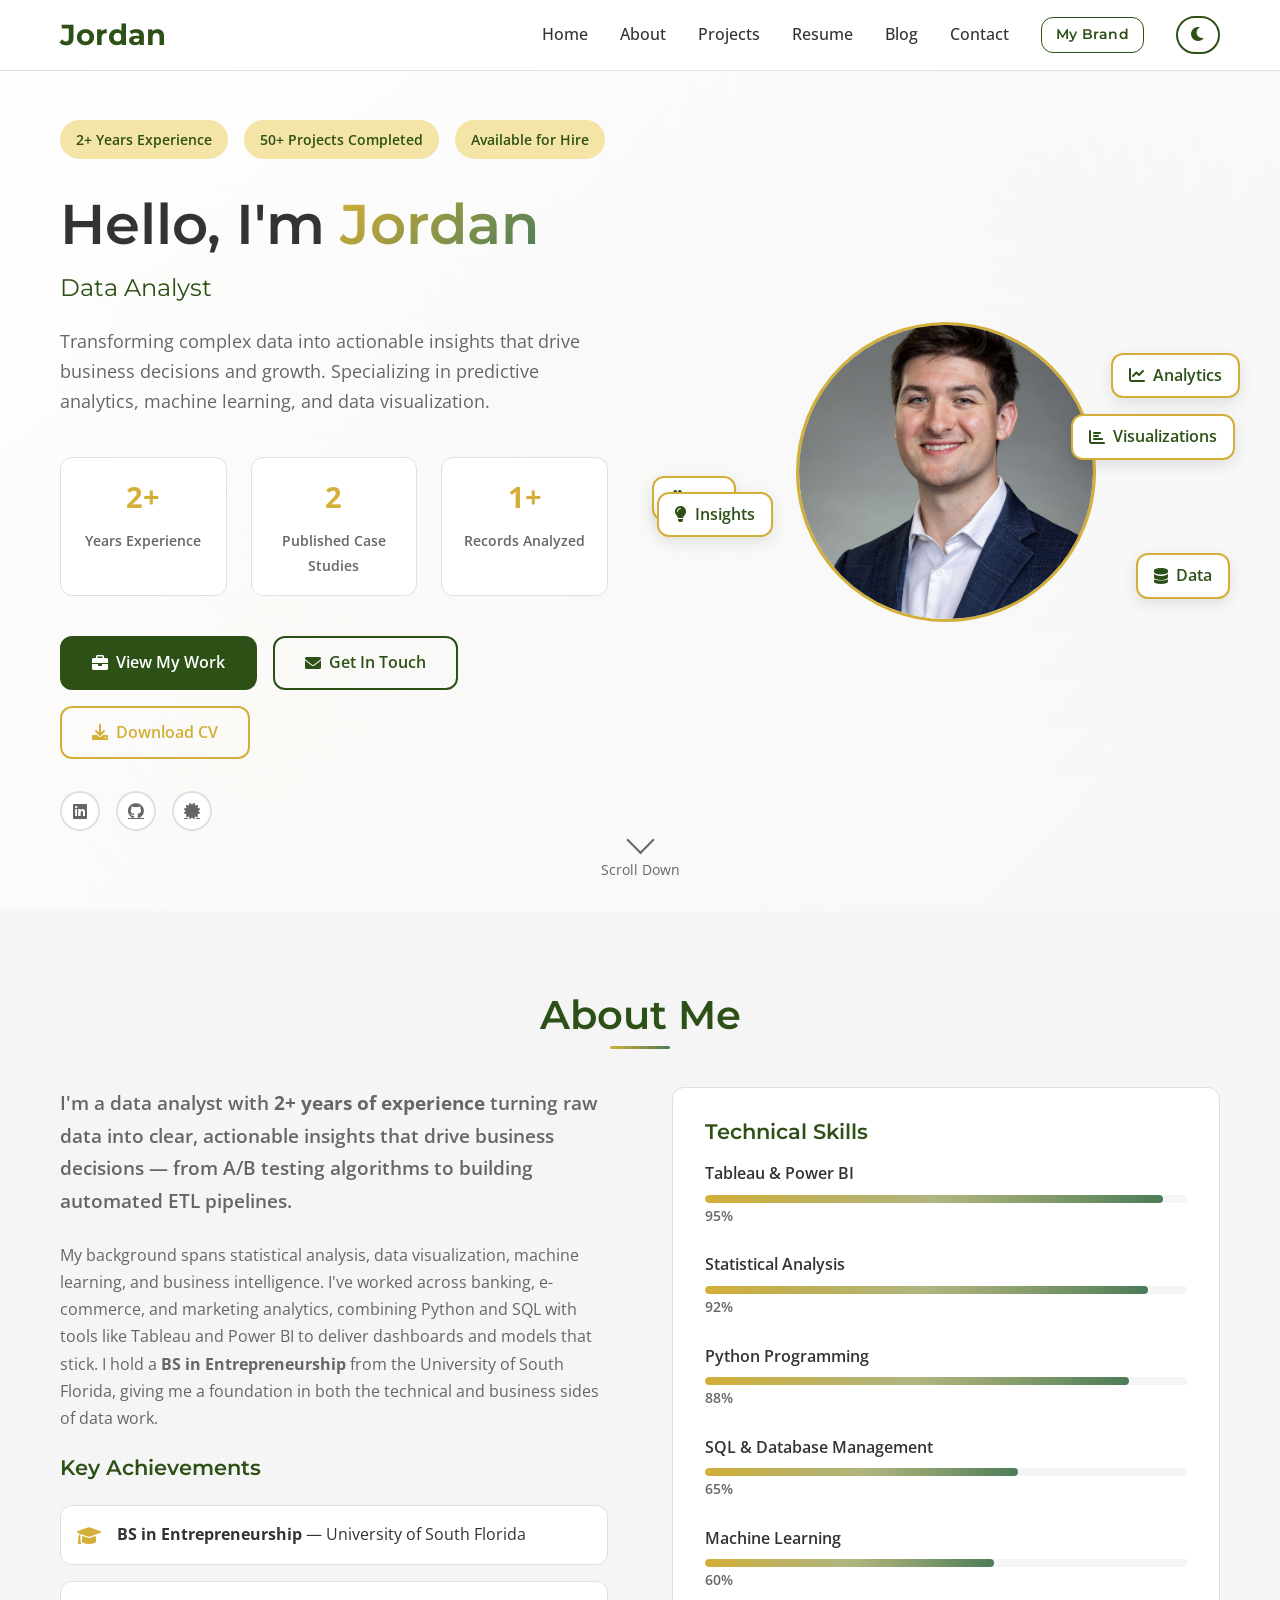
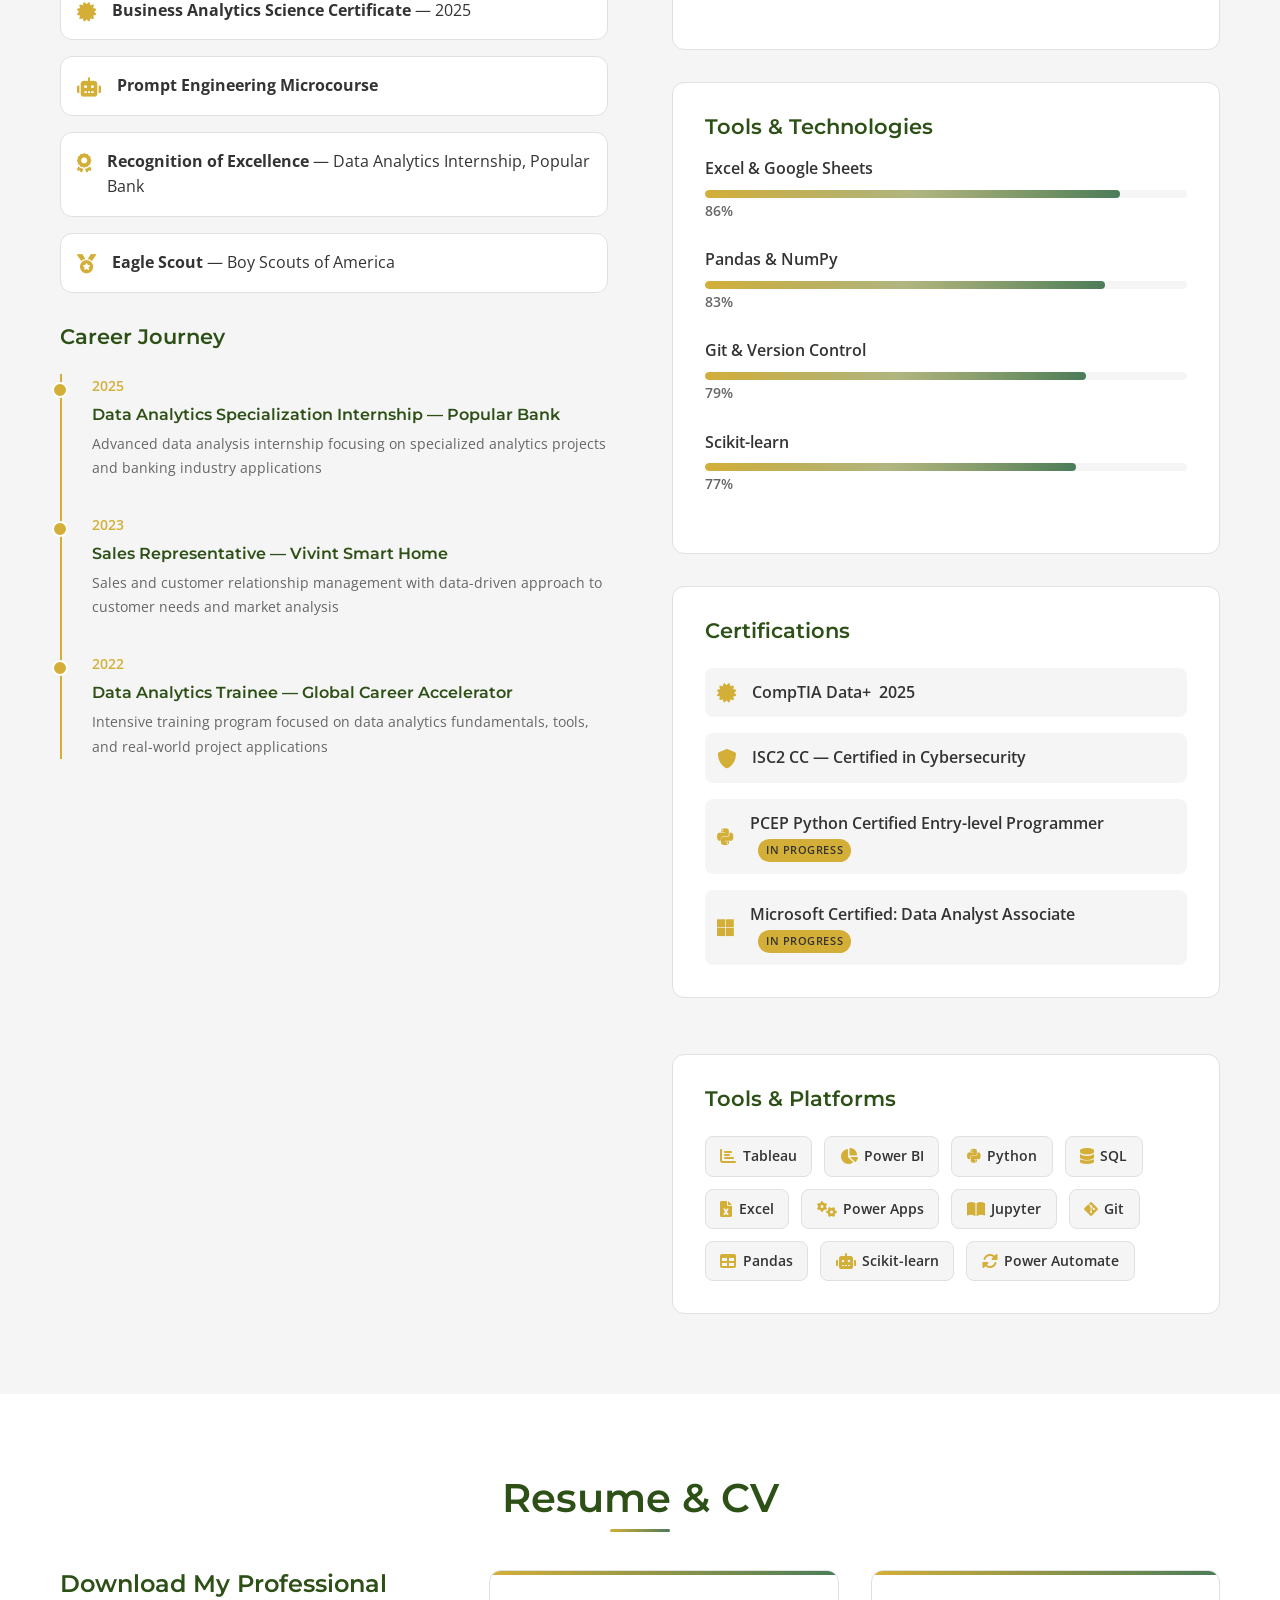
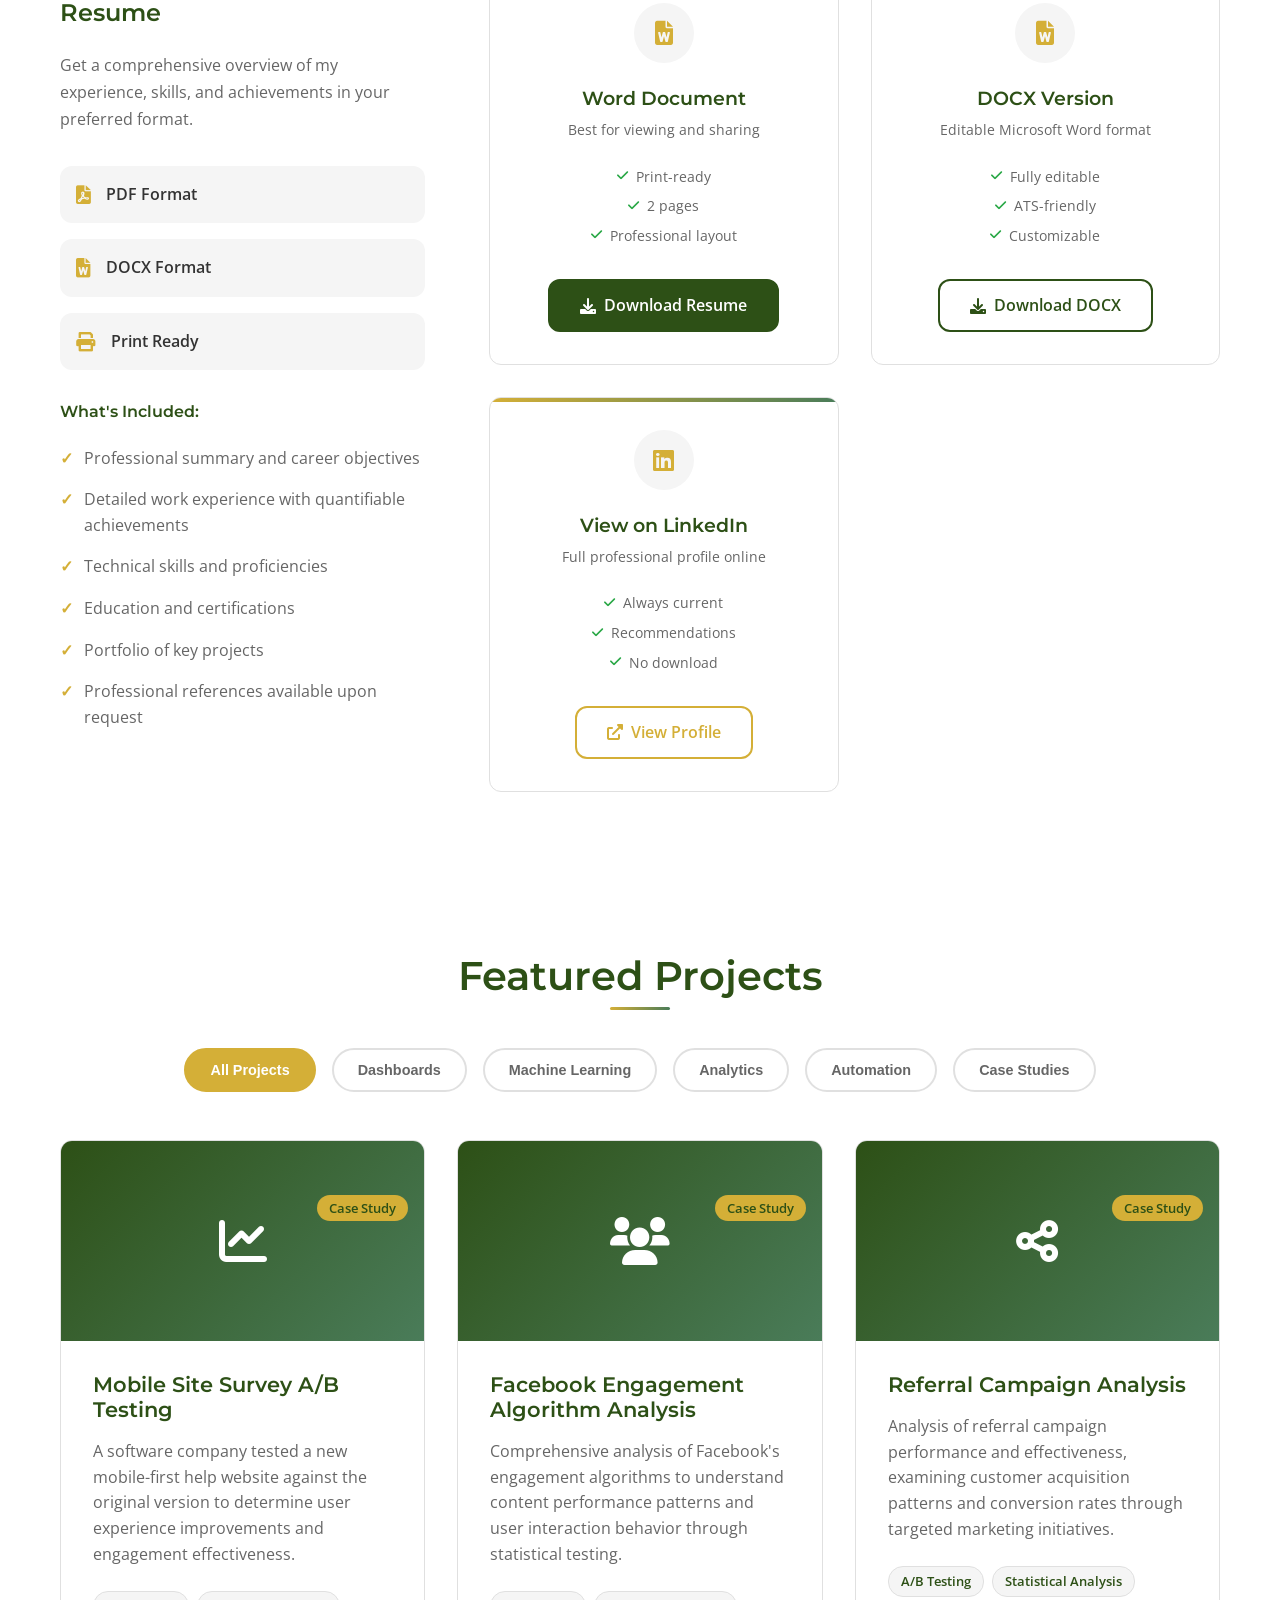
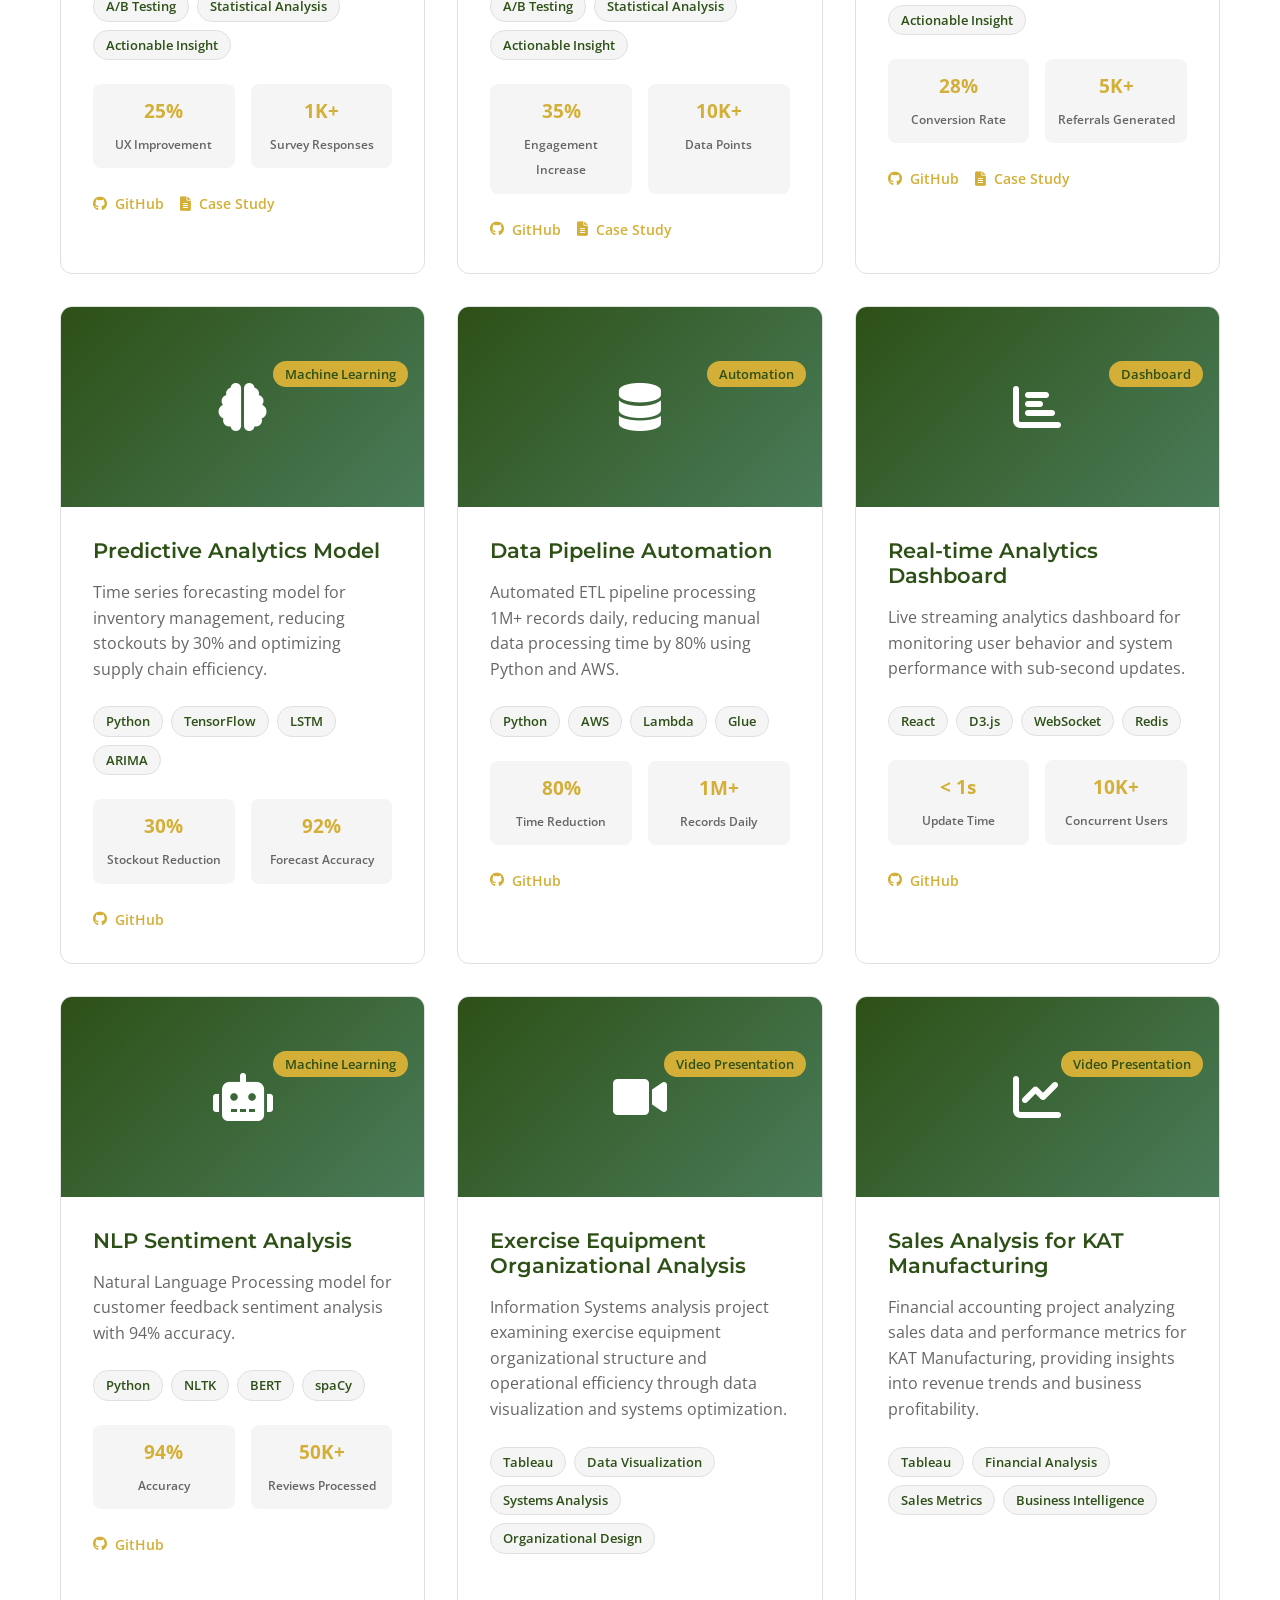
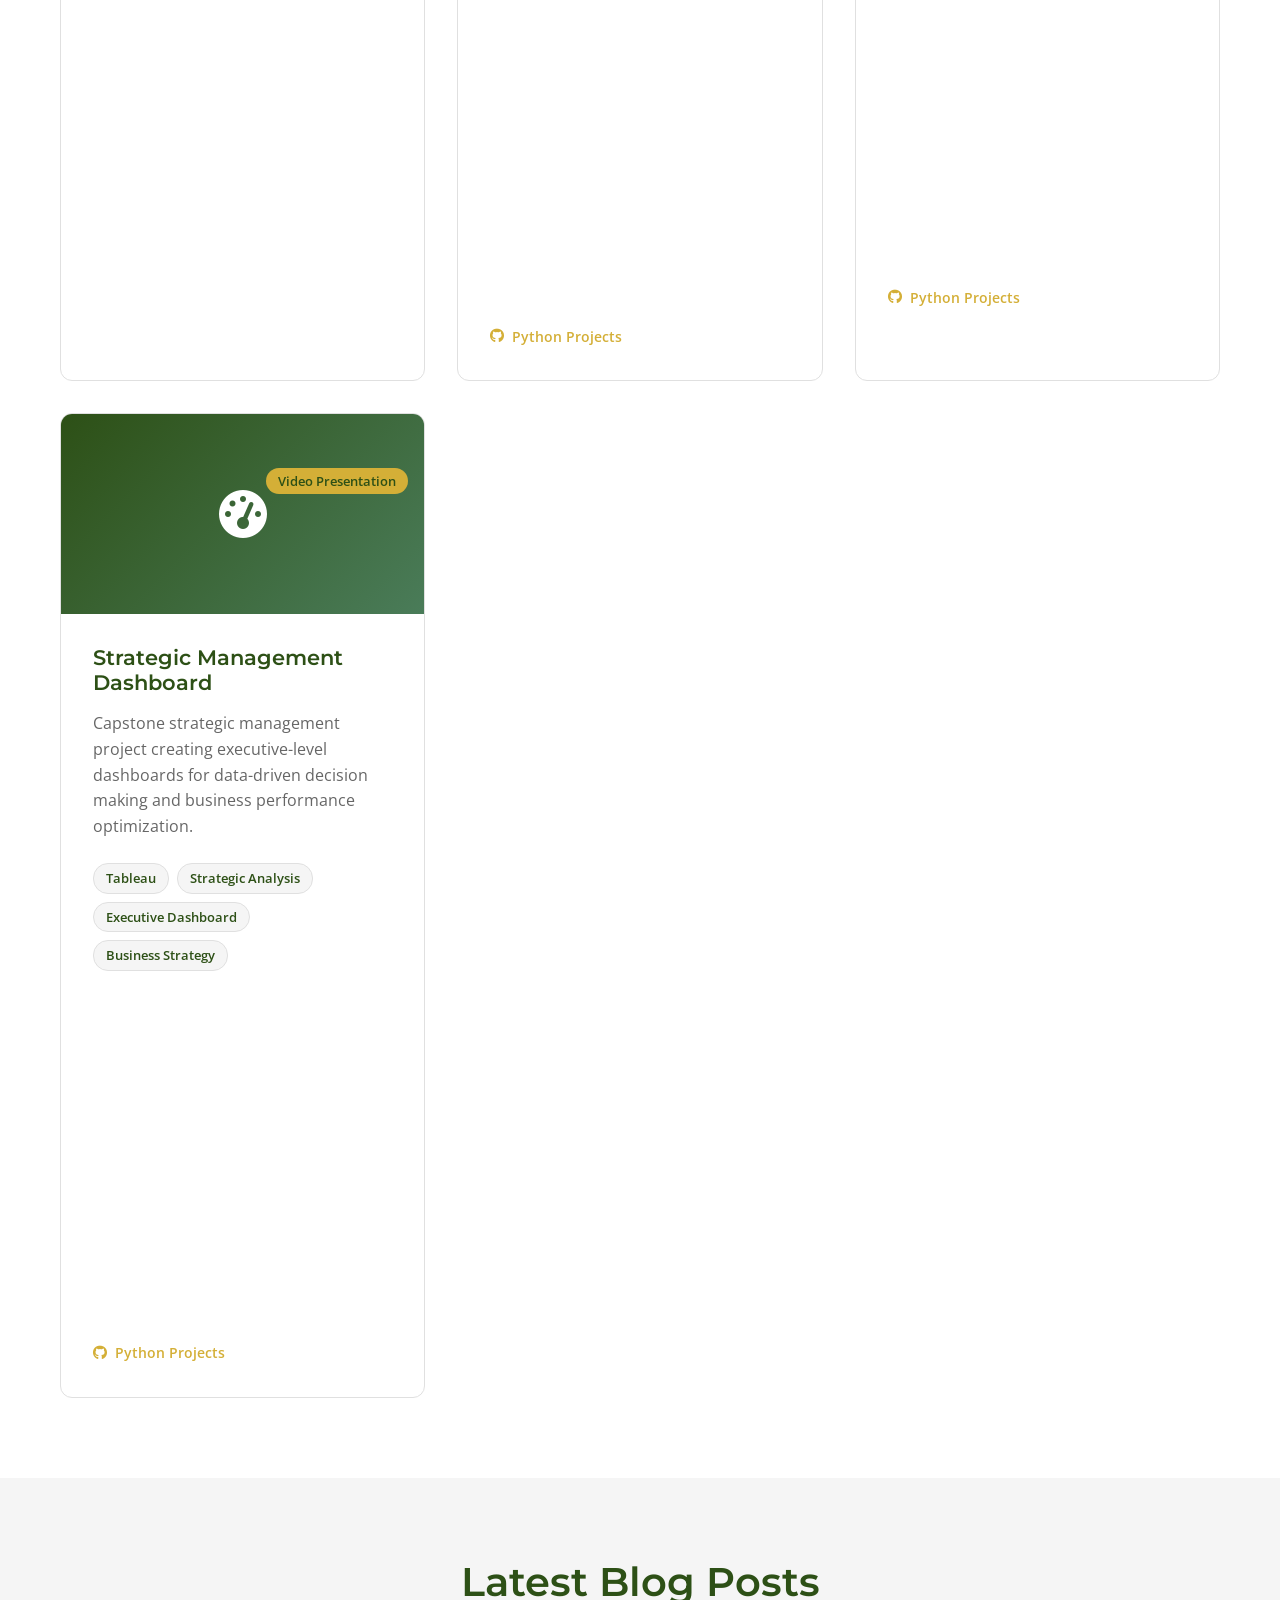
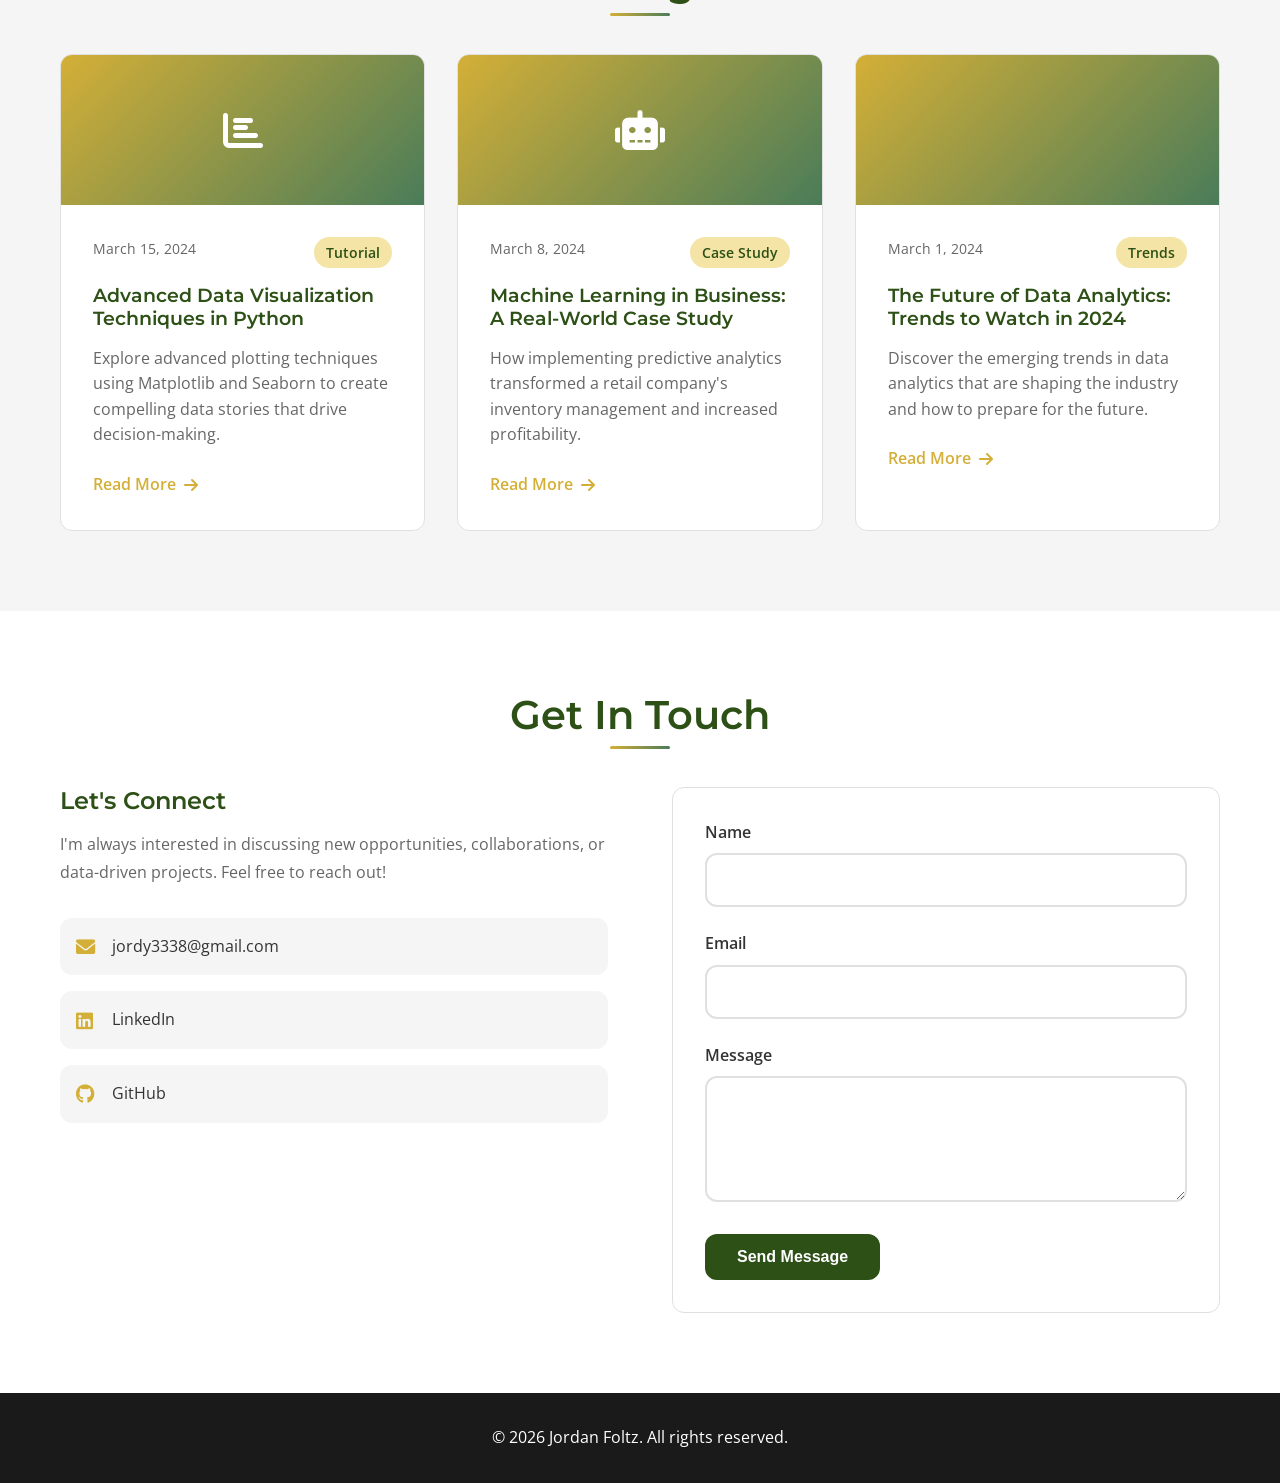
==== commit b63c03b8: "Merge pull request #2 from JournalistJordan/claude/add-claude-documentation-0XHi3 Add personal brand" ====
--- a/index.html
+++ b/index.html
@@ -45,7 +45,7 @@
             <div class="hero-content">
                 <div class="hero-text">
                     <div class="hero-badges">
-                        <span class="hero-badge">5+ Years Experience</span>
+                        <span class="hero-badge">2+ Years Experience</span>
                         <span class="hero-badge">50+ Projects Completed</span>
                         <span class="hero-badge">Available for Hire</span>
                     </div>
@@ -57,7 +57,7 @@
                     </p>
                     <div class="hero-stats">
                         <div class="stat-item">
-                            <span class="stat-number">5+</span>
+                            <span class="stat-number">2+</span>
                             <span class="stat-label">Years Experience</span>
                         </div>
                         <div class="stat-item">
@@ -90,12 +90,15 @@
                         <a href="https://github.com/JournalistJordan" class="social-link" aria-label="GitHub" target="_blank" rel="noopener noreferrer">
                             <i class="fab fa-github"></i>
                         </a>
+                        <a href="https://www.credly.com/users/jordan-foltz" class="social-link" aria-label="Credly" target="_blank" rel="noopener noreferrer">
+                            <i class="fas fa-certificate"></i>
+                        </a>
                     </div>
                 </div>
                 <div class="hero-image">
                     <div class="image-container">
                         <div class="image-placeholder">
-                            <img src="profile.jpg" alt="Jordan Foltz - Data Analyst" class="profile-img" onerror="this.style.display='none'">
+                            <img src="Headshot Professional Resized.jpg" alt="Jordan Foltz - Data Analyst" class="profile-img">
                             <div class="image-overlay">
                                 <div class="overlay-content">
                                     <span class="overlay-text">Data Analyst</span>
@@ -115,6 +118,14 @@
                             <div class="floating-card card-3">
                                 <i class="fas fa-database"></i>
                                 <span>Data</span>
+                            </div>
+                            <div class="floating-card card-4">
+                                <i class="fas fa-chart-bar"></i>
+                                <span>Visualizations</span>
+                            </div>
+                            <div class="floating-card card-5">
+                                <i class="fas fa-lightbulb"></i>
+                                <span>Insights</span>
                             </div>
                         </div>
                     </div>
@@ -134,7 +145,7 @@
             <div class="about-content">
                 <div class="about-text">
                     <p class="about-intro">
-                        I'm a data analyst with <strong>5+ years of experience</strong> turning raw data into clear,
+                        I'm a data analyst with <strong>2+ years of experience</strong> turning raw data into clear,
                         actionable insights that drive business decisions — from A/B testing algorithms to building
                         automated ETL pipelines.
                     </p>
@@ -157,13 +168,13 @@
                             <div class="achievement-item">
                                 <i class="fas fa-certificate"></i>
                                 <div>
-                                    <strong>CompTIA Data+ Certified</strong> — 2025
+                                    <strong>Business Analytics Science Certificate</strong> — 2025
                                 </div>
                             </div>
                             <div class="achievement-item">
-                                <i class="fas fa-shield-alt"></i>
+                                <i class="fas fa-robot"></i>
                                 <div>
-                                    <strong>ISC2 CC Certified in Cybersecurity</strong>
+                                    <strong>Prompt Engineering Microcourse</strong>
                                 </div>
                             </div>
                             <div class="achievement-item">
@@ -184,24 +195,24 @@
                         <h3>Career Journey</h3>
                         <div class="timeline">
                             <div class="timeline-item">
-                                <div class="timeline-date">2021 - Present</div>
+                                <div class="timeline-date">2025</div>
                                 <div class="timeline-content">
-                                    <h4>Senior Data Analyst</h4>
-                                    <p>Leading end-to-end analytics projects — from ETL pipeline design to executive dashboards — with measurable impact on revenue and operations</p>
+                                    <h4>Data Analytics Specialization Internship — Popular Bank</h4>
+                                    <p>Advanced data analysis internship focusing on specialized analytics projects and banking industry applications</p>
                                 </div>
                             </div>
                             <div class="timeline-item">
-                                <div class="timeline-date">2019 - 2021</div>
+                                <div class="timeline-date">2023</div>
                                 <div class="timeline-content">
-                                    <h4>Data Analyst</h4>
-                                    <p>Built predictive models and KPI dashboards for e-commerce clients using Python, SQL, and Tableau; delivered A/B test analyses that informed product decisions</p>
+                                    <h4>Sales Representative — Vivint Smart Home</h4>
+                                    <p>Sales and customer relationship management with data-driven approach to customer needs and market analysis</p>
                                 </div>
                             </div>
                             <div class="timeline-item">
-                                <div class="timeline-date">2018 - 2019</div>
+                                <div class="timeline-date">2022</div>
                                 <div class="timeline-content">
-                                    <h4>Data Analytics Intern — Popular Bank</h4>
-                                    <p>Earned Recognition of Excellence award; performed customer data analysis and built reporting workflows that reduced manual reporting time</p>
+                                    <h4>Data Analytics Trainee — Global Career Accelerator</h4>
+                                    <p>Intensive training program focused on data analytics fundamentals, tools, and real-world project applications</p>
                                 </div>
                             </div>
                         </div>
@@ -235,54 +246,47 @@
                             <div class="skill-item">
                                 <span class="skill-name">SQL & Database Management</span>
                                 <div class="skill-bar">
-                                    <div class="skill-progress" data-progress="75"></div>
-                                </div>
-                                <span class="skill-percentage">75%</span>
+                                    <div class="skill-progress" data-progress="65"></div>
+                                </div>
+                                <span class="skill-percentage">65%</span>
                             </div>
                             <div class="skill-item">
                                 <span class="skill-name">Machine Learning</span>
                                 <div class="skill-bar">
-                                    <div class="skill-progress" data-progress="70"></div>
-                                </div>
-                                <span class="skill-percentage">70%</span>
+                                    <div class="skill-progress" data-progress="60"></div>
+                                </div>
+                                <span class="skill-percentage">60%</span>
                             </div>
                         </div>
                         <div class="skill-category">
                             <h3>Tools & Technologies</h3>
                             <div class="skill-item">
+                                <span class="skill-name">Excel & Google Sheets</span>
+                                <div class="skill-bar">
+                                    <div class="skill-progress" data-progress="86"></div>
+                                </div>
+                                <span class="skill-percentage">86%</span>
+                            </div>
+                            <div class="skill-item">
                                 <span class="skill-name">Pandas & NumPy</span>
                                 <div class="skill-bar">
-                                    <div class="skill-progress" data-progress="93"></div>
-                                </div>
-                                <span class="skill-percentage">93%</span>
+                                    <div class="skill-progress" data-progress="83"></div>
+                                </div>
+                                <span class="skill-percentage">83%</span>
+                            </div>
+                            <div class="skill-item">
+                                <span class="skill-name">Git & Version Control</span>
+                                <div class="skill-bar">
+                                    <div class="skill-progress" data-progress="79"></div>
+                                </div>
+                                <span class="skill-percentage">79%</span>
                             </div>
                             <div class="skill-item">
                                 <span class="skill-name">Scikit-learn</span>
                                 <div class="skill-bar">
-                                    <div class="skill-progress" data-progress="87"></div>
-                                </div>
-                                <span class="skill-percentage">87%</span>
-                            </div>
-                            <div class="skill-item">
-                                <span class="skill-name">Excel & Google Sheets</span>
-                                <div class="skill-bar">
-                                    <div class="skill-progress" data-progress="96"></div>
-                                </div>
-                                <span class="skill-percentage">96%</span>
-                            </div>
-                            <div class="skill-item">
-                                <span class="skill-name">Git & Version Control</span>
-                                <div class="skill-bar">
-                                    <div class="skill-progress" data-progress="89"></div>
-                                </div>
-                                <span class="skill-percentage">89%</span>
-                            </div>
-                            <div class="skill-item">
-                                <span class="skill-name">AWS & Cloud Platforms</span>
-                                <div class="skill-bar">
-                                    <div class="skill-progress" data-progress="84"></div>
-                                </div>
-                                <span class="skill-percentage">84%</span>
+                                    <div class="skill-progress" data-progress="77"></div>
+                                </div>
+                                <span class="skill-percentage">77%</span>
                             </div>
                         </div>
                     </div>
@@ -333,8 +337,8 @@
                                 <span>Excel</span>
                             </div>
                             <div class="tool-badge">
-                                <i class="fab fa-aws"></i>
-                                <span>AWS</span>
+                                <i class="fas fa-cogs"></i>
+                                <span>Power Apps</span>
                             </div>
                             <div class="tool-badge">
                                 <i class="fas fa-book-open"></i>
@@ -351,6 +355,10 @@
                             <div class="tool-badge">
                                 <i class="fas fa-robot"></i>
                                 <span>Scikit-learn</span>
+                            </div>
+                            <div class="tool-badge">
+                                <i class="fas fa-sync-alt"></i>
+                                <span>Power Automate</span>
                             </div>
                         </div>
                     </div>
@@ -457,32 +465,32 @@
                 <button class="filter-btn" data-filter="ml">Machine Learning</button>
                 <button class="filter-btn" data-filter="analytics">Analytics</button>
                 <button class="filter-btn" data-filter="automation">Automation</button>
+                <button class="filter-btn" data-filter="case-study">Case Studies</button>
             </div>
             <div class="projects-grid">
-                <div class="project-card" data-category="dashboard analytics">
+                <div class="project-card" data-category="dashboard analytics case-study">
                     <div class="project-image">
                         <i class="fas fa-chart-line"></i>
                         <div class="project-overlay">
-                            <span class="project-category">Dashboard</span>
+                            <span class="project-category">Case Study</span>
                         </div>
                     </div>
                     <div class="project-content">
-                        <h3>Sales Performance Dashboard</h3>
-                        <p class="project-description">Interactive dashboard analyzing sales trends and KPIs using Python and Tableau, resulting in 15% increase in quarterly revenue.</p>
+                        <h3>Mobile Site Survey A/B Testing</h3>
+                        <p class="project-description">A software company tested a new mobile-first help website against the original version to determine user experience improvements and engagement effectiveness.</p>
                         <div class="project-tech">
-                            <span class="tech-tag">Python</span>
-                            <span class="tech-tag">Tableau</span>
-                            <span class="tech-tag">SQL</span>
-                            <span class="tech-tag">Pandas</span>
+                            <span class="tech-tag">A/B Testing</span>
+                            <span class="tech-tag">Statistical Analysis</span>
+                            <span class="tech-tag">Actionable Insight</span>
                         </div>
                         <div class="project-metrics">
                             <div class="metric">
-                                <span class="metric-value">15%</span>
-                                <span class="metric-label">Revenue Increase</span>
-                            </div>
-                            <div class="metric">
-                                <span class="metric-value">50+</span>
-                                <span class="metric-label">KPIs Tracked</span>
+                                <span class="metric-value">25%</span>
+                                <span class="metric-label">UX Improvement</span>
+                            </div>
+                            <div class="metric">
+                                <span class="metric-value">1K+</span>
+                                <span class="metric-label">Survey Responses</span>
                             </div>
                         </div>
                         <div class="project-links">
@@ -496,30 +504,29 @@
                     </div>
                 </div>
 
-                <div class="project-card" data-category="ml analytics">
+                <div class="project-card" data-category="ml analytics case-study">
                     <div class="project-image">
                         <i class="fas fa-users"></i>
                         <div class="project-overlay">
-                            <span class="project-category">Machine Learning</span>
+                            <span class="project-category">Case Study</span>
                         </div>
                     </div>
                     <div class="project-content">
-                        <h3>Customer Segmentation Analysis</h3>
-                        <p class="project-description">Machine learning model to segment customers based on behavior patterns, improving targeted marketing campaigns by 25%.</p>
+                        <h3>Facebook Engagement Algorithm Analysis</h3>
+                        <p class="project-description">Comprehensive analysis of Facebook's engagement algorithms to understand content performance patterns and user interaction behavior through statistical testing.</p>
                         <div class="project-tech">
-                            <span class="tech-tag">Python</span>
-                            <span class="tech-tag">Scikit-learn</span>
-                            <span class="tech-tag">K-Means</span>
-                            <span class="tech-tag">PCA</span>
+                            <span class="tech-tag">A/B Testing</span>
+                            <span class="tech-tag">Statistical Analysis</span>
+                            <span class="tech-tag">Actionable Insight</span>
                         </div>
                         <div class="project-metrics">
                             <div class="metric">
-                                <span class="metric-value">25%</span>
-                                <span class="metric-label">ROI Improvement</span>
-                            </div>
-                            <div class="metric">
-                                <span class="metric-value">8</span>
-                                <span class="metric-label">Customer Segments</span>
+                                <span class="metric-value">35%</span>
+                                <span class="metric-label">Engagement Increase</span>
+                            </div>
+                            <div class="metric">
+                                <span class="metric-value">10K+</span>
+                                <span class="metric-label">Data Points</span>
                             </div>
                         </div>
                         <div class="project-links">
@@ -527,6 +534,42 @@
                                 <i class="fab fa-github"></i> GitHub
                             </a>
                             <a href="Facebook_Engagemnt_Algorithm_AB_Test_Case_Study.pdf" class="project-link" target="_blank" rel="noopener noreferrer">
+                                <i class="fas fa-file-alt"></i> Case Study
+                            </a>
+                        </div>
+                    </div>
+                </div>
+
+                <div class="project-card" data-category="analytics case-study">
+                    <div class="project-image">
+                        <i class="fas fa-share-alt"></i>
+                        <div class="project-overlay">
+                            <span class="project-category">Case Study</span>
+                        </div>
+                    </div>
+                    <div class="project-content">
+                        <h3>Referral Campaign Analysis</h3>
+                        <p class="project-description">Analysis of referral campaign performance and effectiveness, examining customer acquisition patterns and conversion rates through targeted marketing initiatives.</p>
+                        <div class="project-tech">
+                            <span class="tech-tag">A/B Testing</span>
+                            <span class="tech-tag">Statistical Analysis</span>
+                            <span class="tech-tag">Actionable Insight</span>
+                        </div>
+                        <div class="project-metrics">
+                            <div class="metric">
+                                <span class="metric-value">28%</span>
+                                <span class="metric-label">Conversion Rate</span>
+                            </div>
+                            <div class="metric">
+                                <span class="metric-value">5K+</span>
+                                <span class="metric-label">Referrals Generated</span>
+                            </div>
+                        </div>
+                        <div class="project-links">
+                            <a href="https://github.com/JournalistJordan" class="project-link" target="_blank" rel="noopener noreferrer">
+                                <i class="fab fa-github"></i> GitHub
+                            </a>
+                            <a href="Referral_Campaign_Jordan_Foltz.pdf" class="project-link" target="_blank" rel="noopener noreferrer">
                                 <i class="fas fa-file-alt"></i> Case Study
                             </a>
                         </div>
@@ -664,6 +707,87 @@
                         <div class="project-links">
                             <a href="https://github.com/JournalistJordan" class="project-link" target="_blank" rel="noopener noreferrer">
                                 <i class="fab fa-github"></i> GitHub
+                            </a>
+                        </div>
+                    </div>
+                </div>
+
+                <div class="project-card" data-category="analytics">
+                    <div class="project-image">
+                        <i class="fas fa-video"></i>
+                        <div class="project-overlay">
+                            <span class="project-category">Video Presentation</span>
+                        </div>
+                    </div>
+                    <div class="project-content">
+                        <h3>Exercise Equipment Organizational Analysis</h3>
+                        <p class="project-description">Information Systems analysis project examining exercise equipment organizational structure and operational efficiency through data visualization and systems optimization.</p>
+                        <div class="project-tech">
+                            <span class="tech-tag">Tableau</span>
+                            <span class="tech-tag">Data Visualization</span>
+                            <span class="tech-tag">Systems Analysis</span>
+                            <span class="tech-tag">Organizational Design</span>
+                        </div>
+                        <div class="project-video">
+                            <iframe width="100%" height="315" src="https://www.youtube.com/embed/8lEyo6d_rK8" title="Exercise Equipment Organizational Analysis" frameborder="0" allow="accelerometer; autoplay; clipboard-write; encrypted-media; gyroscope; picture-in-picture" allowfullscreen></iframe>
+                        </div>
+                        <div class="project-links">
+                            <a href="https://github.com/JournalistJordan/Python-Portfolio" class="project-link" target="_blank" rel="noopener noreferrer">
+                                <i class="fab fa-github"></i> Python Projects
+                            </a>
+                        </div>
+                    </div>
+                </div>
+
+                <div class="project-card" data-category="analytics">
+                    <div class="project-image">
+                        <i class="fas fa-chart-line"></i>
+                        <div class="project-overlay">
+                            <span class="project-category">Video Presentation</span>
+                        </div>
+                    </div>
+                    <div class="project-content">
+                        <h3>Sales Analysis for KAT Manufacturing</h3>
+                        <p class="project-description">Financial accounting project analyzing sales data and performance metrics for KAT Manufacturing, providing insights into revenue trends and business profitability.</p>
+                        <div class="project-tech">
+                            <span class="tech-tag">Tableau</span>
+                            <span class="tech-tag">Financial Analysis</span>
+                            <span class="tech-tag">Sales Metrics</span>
+                            <span class="tech-tag">Business Intelligence</span>
+                        </div>
+                        <div class="project-video">
+                            <iframe width="100%" height="315" src="https://www.youtube.com/embed/kIhuMqGR8DQ" title="Sales Analysis for KAT Manufacturing" frameborder="0" allow="accelerometer; autoplay; clipboard-write; encrypted-media; gyroscope; picture-in-picture" allowfullscreen></iframe>
+                        </div>
+                        <div class="project-links">
+                            <a href="https://github.com/JournalistJordan/Python-Portfolio" class="project-link" target="_blank" rel="noopener noreferrer">
+                                <i class="fab fa-github"></i> Python Projects
+                            </a>
+                        </div>
+                    </div>
+                </div>
+
+                <div class="project-card" data-category="analytics">
+                    <div class="project-image">
+                        <i class="fas fa-tachometer-alt"></i>
+                        <div class="project-overlay">
+                            <span class="project-category">Video Presentation</span>
+                        </div>
+                    </div>
+                    <div class="project-content">
+                        <h3>Strategic Management Dashboard</h3>
+                        <p class="project-description">Capstone strategic management project creating executive-level dashboards for data-driven decision making and business performance optimization.</p>
+                        <div class="project-tech">
+                            <span class="tech-tag">Tableau</span>
+                            <span class="tech-tag">Strategic Analysis</span>
+                            <span class="tech-tag">Executive Dashboard</span>
+                            <span class="tech-tag">Business Strategy</span>
+                        </div>
+                        <div class="project-video">
+                            <iframe width="100%" height="315" src="https://www.youtube.com/embed/L1kY-f2v0_c" title="Strategic Management Dashboard" frameborder="0" allow="accelerometer; autoplay; clipboard-write; encrypted-media; gyroscope; picture-in-picture" allowfullscreen></iframe>
+                        </div>
+                        <div class="project-links">
+                            <a href="https://github.com/JournalistJordan/Python-Portfolio" class="project-link" target="_blank" rel="noopener noreferrer">
+                                <i class="fab fa-github"></i> Python Projects
                             </a>
                         </div>
                     </div>
--- a/style.css
+++ b/style.css
@@ -621,6 +621,18 @@
     animation-delay: 2s;
 }
 
+.floating-card.card-4 {
+    top: 30%;
+    right: -15px;
+    animation-delay: 3s;
+}
+
+.floating-card.card-5 {
+    bottom: 30%;
+    left: -15px;
+    animation-delay: 4s;
+}
+
 .scroll-indicator {
     position: absolute;
     bottom: 30px;
@@ -1389,6 +1401,19 @@
     color: var(--text-secondary);
     margin-bottom: 1.5rem;
     line-height: 1.6;
+}
+
+.project-video {
+    margin: 1.5rem 0;
+    border-radius: 8px;
+    overflow: hidden;
+}
+
+.project-video iframe {
+    width: 100%;
+    height: 315px;
+    border: none;
+    border-radius: 8px;
 }
 
 .project-links {
@@ -1991,6 +2016,10 @@
         font-size: 1.1rem;
     }
     
+    .project-video iframe {
+        height: 200px;
+    }
+    
     .project-description {
         font-size: 0.9rem;
         margin-bottom: 1rem;
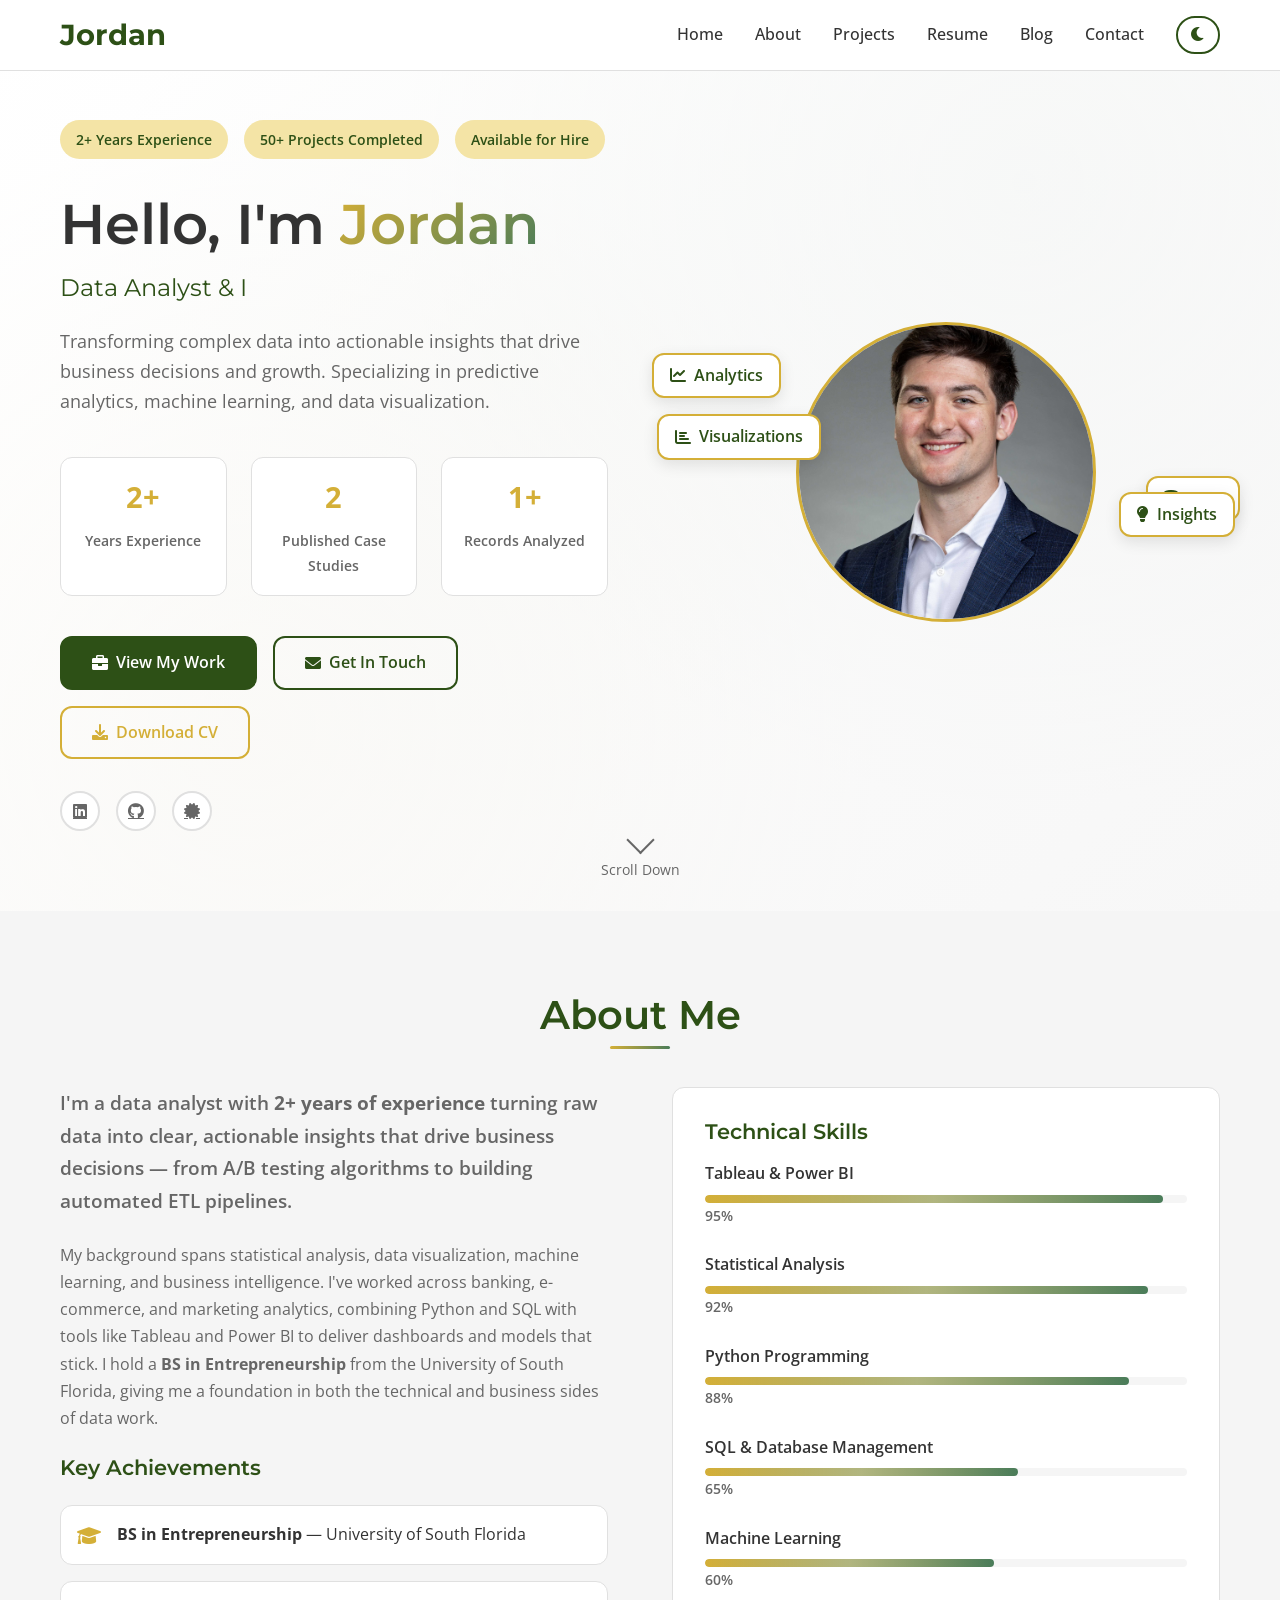
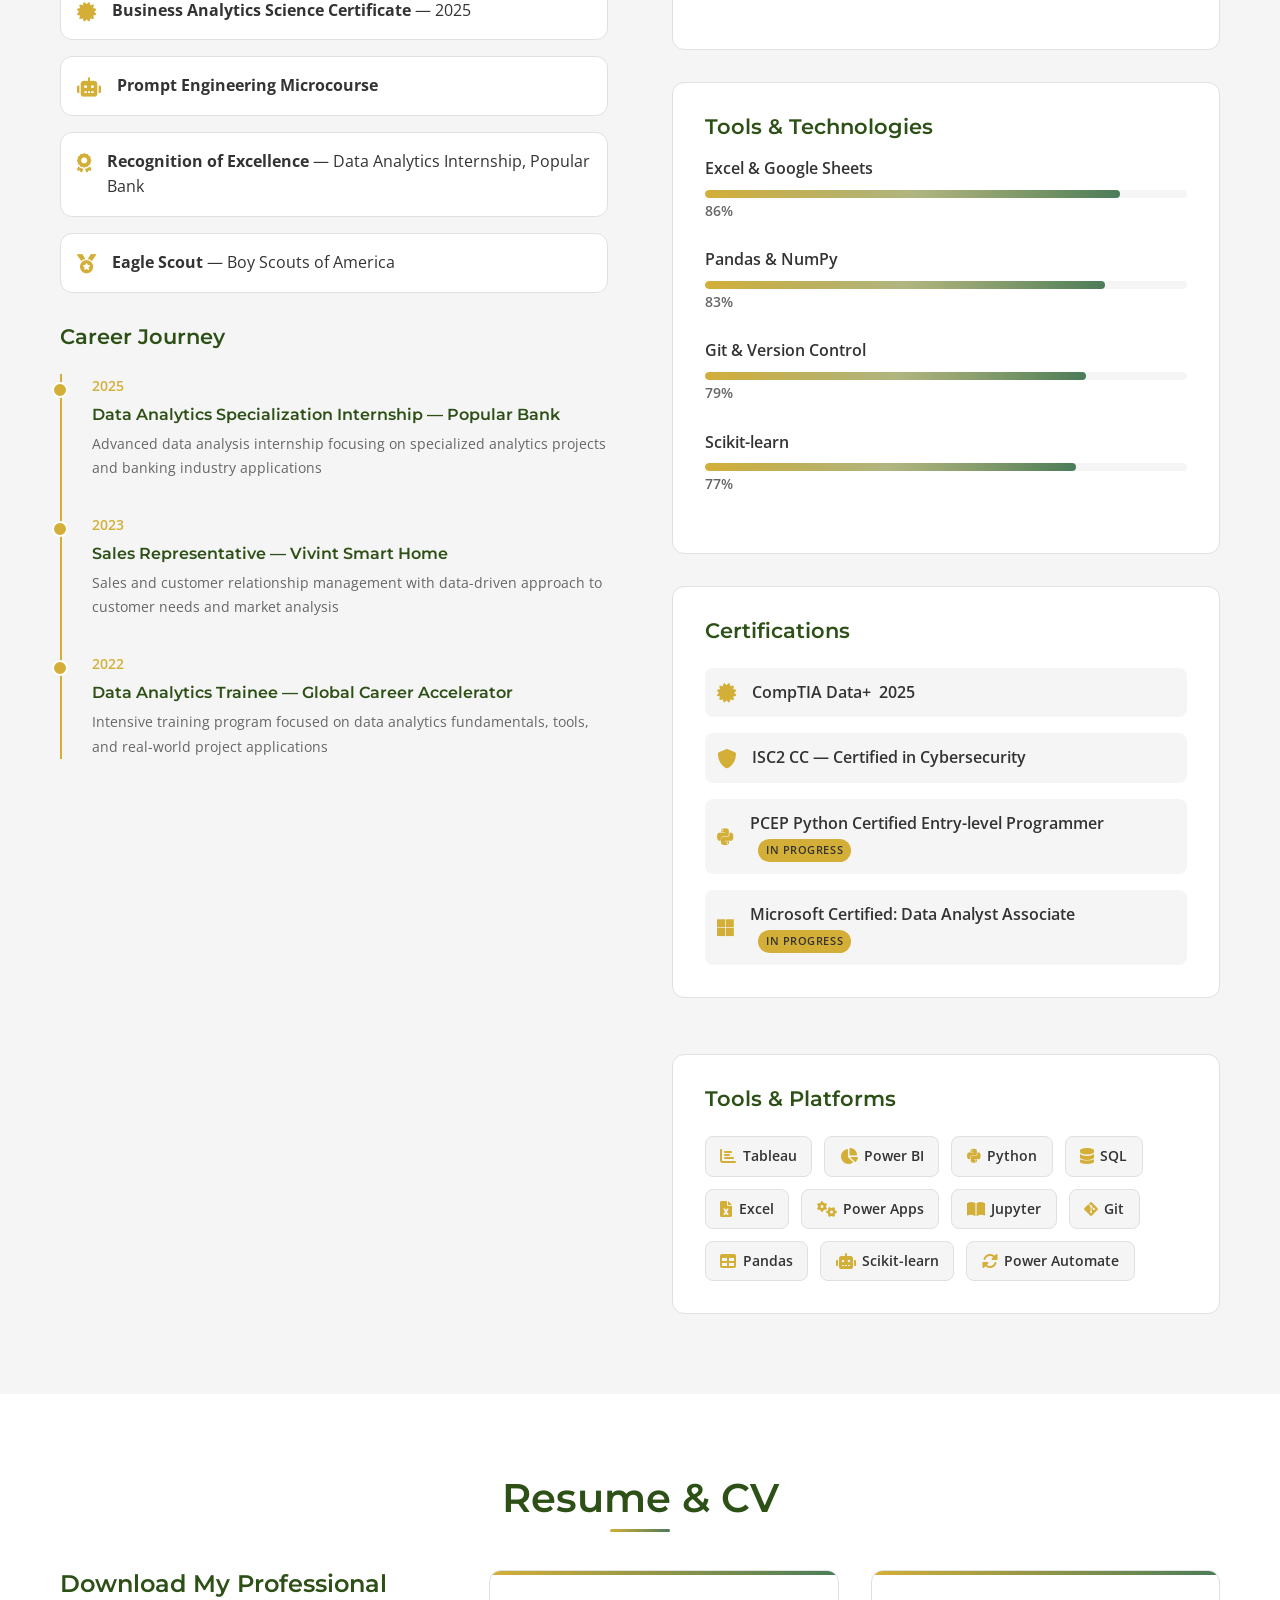
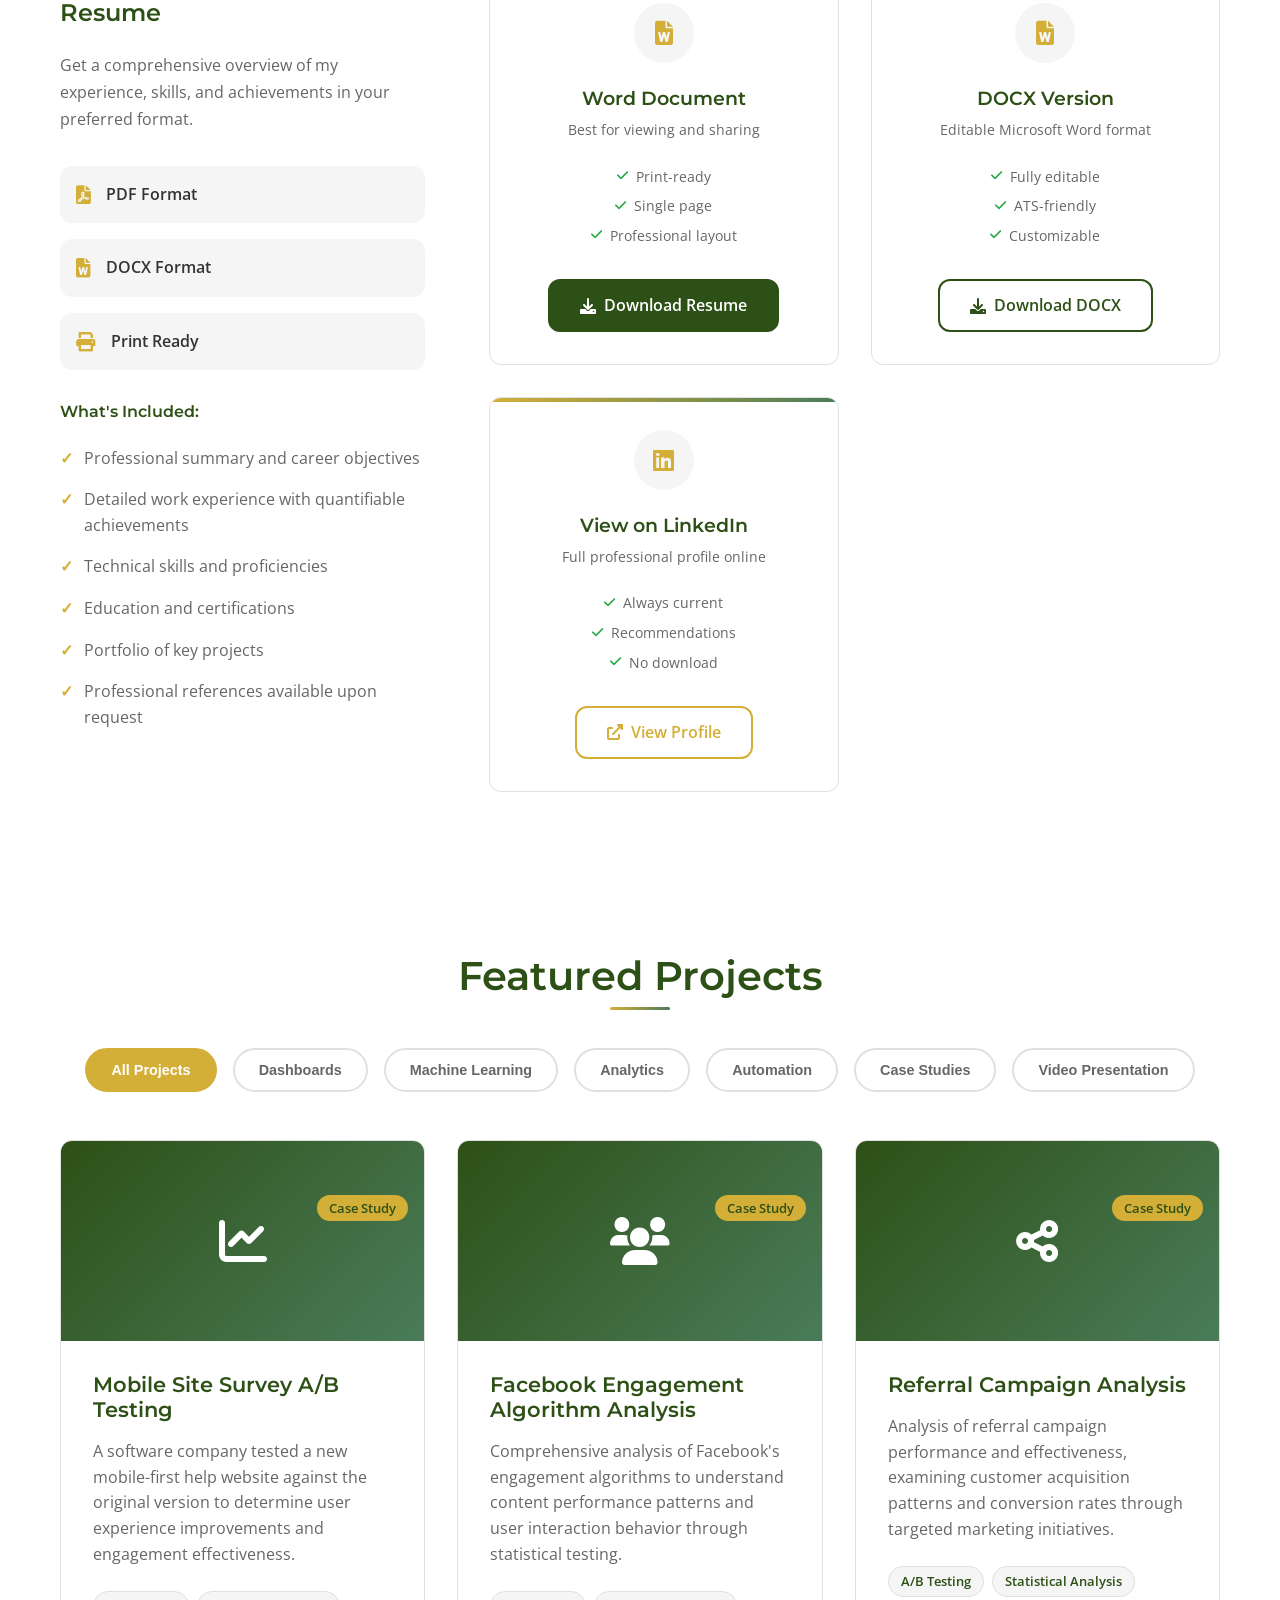
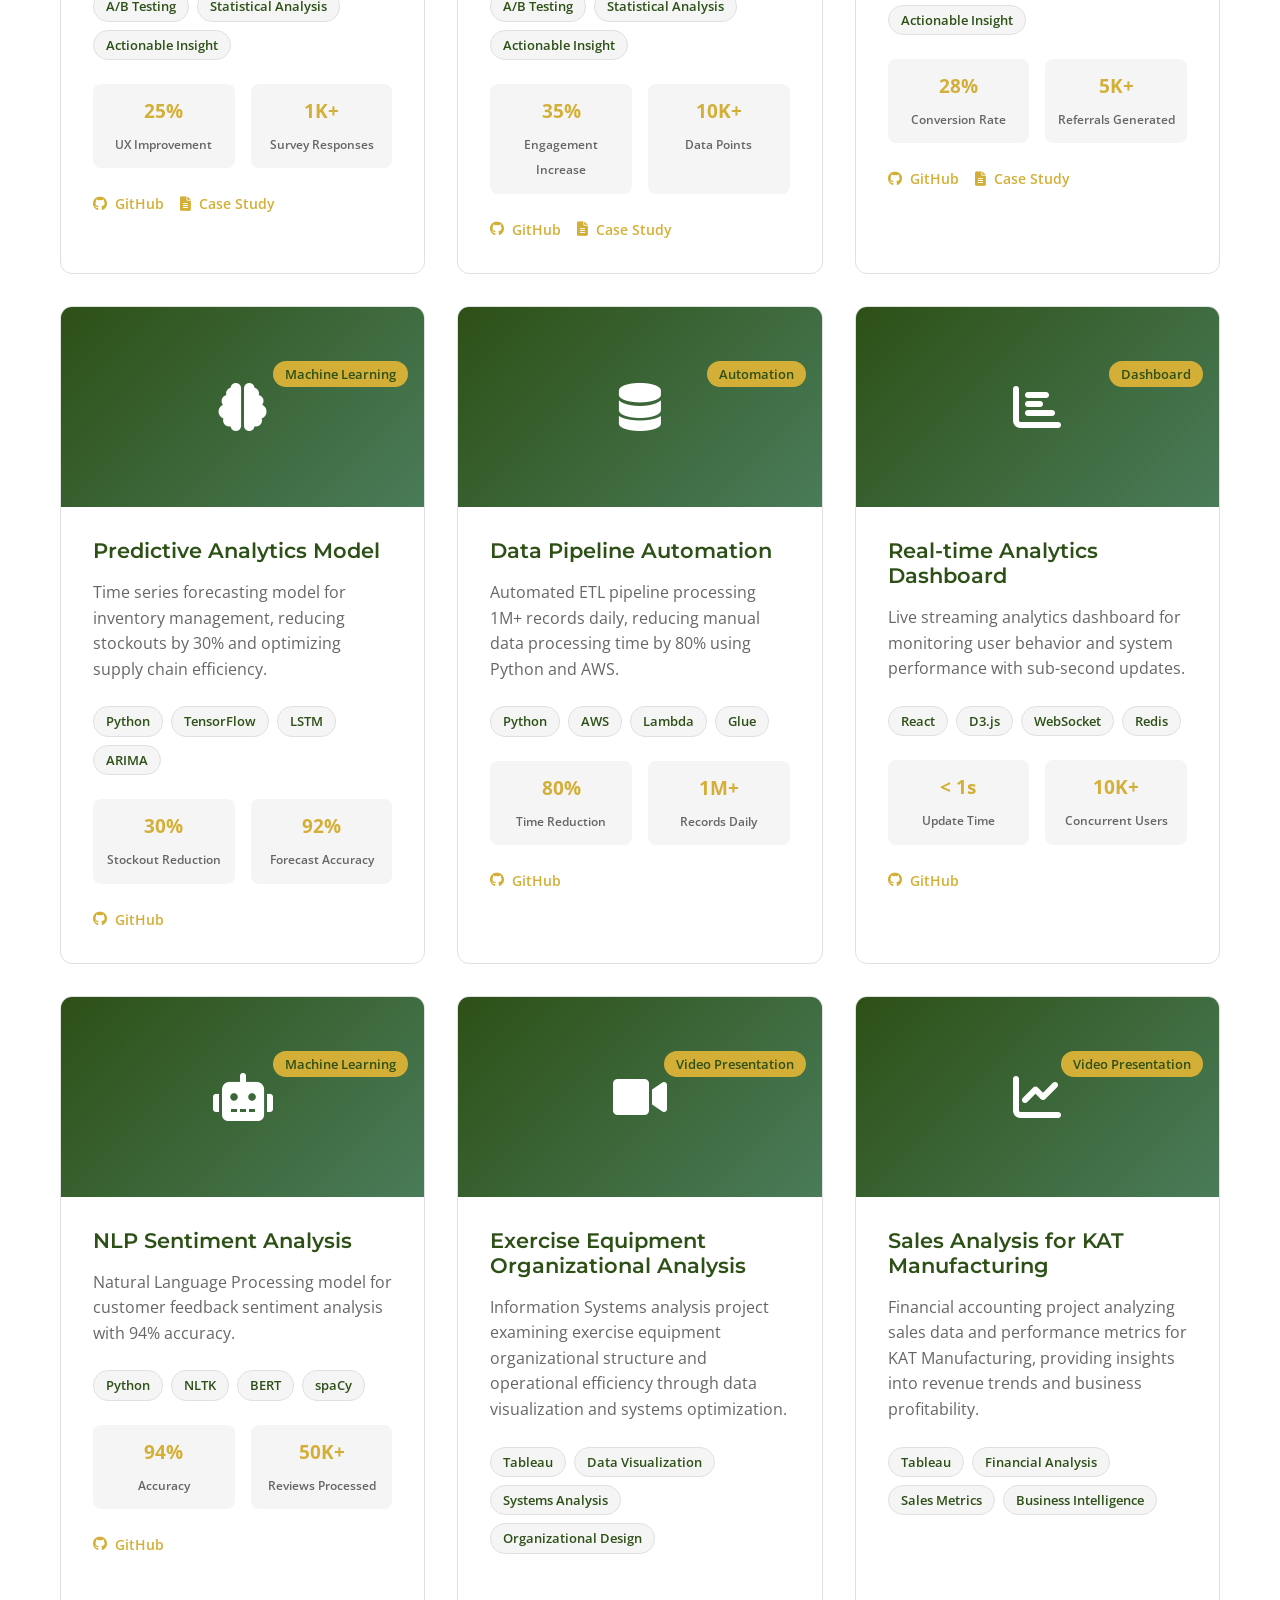
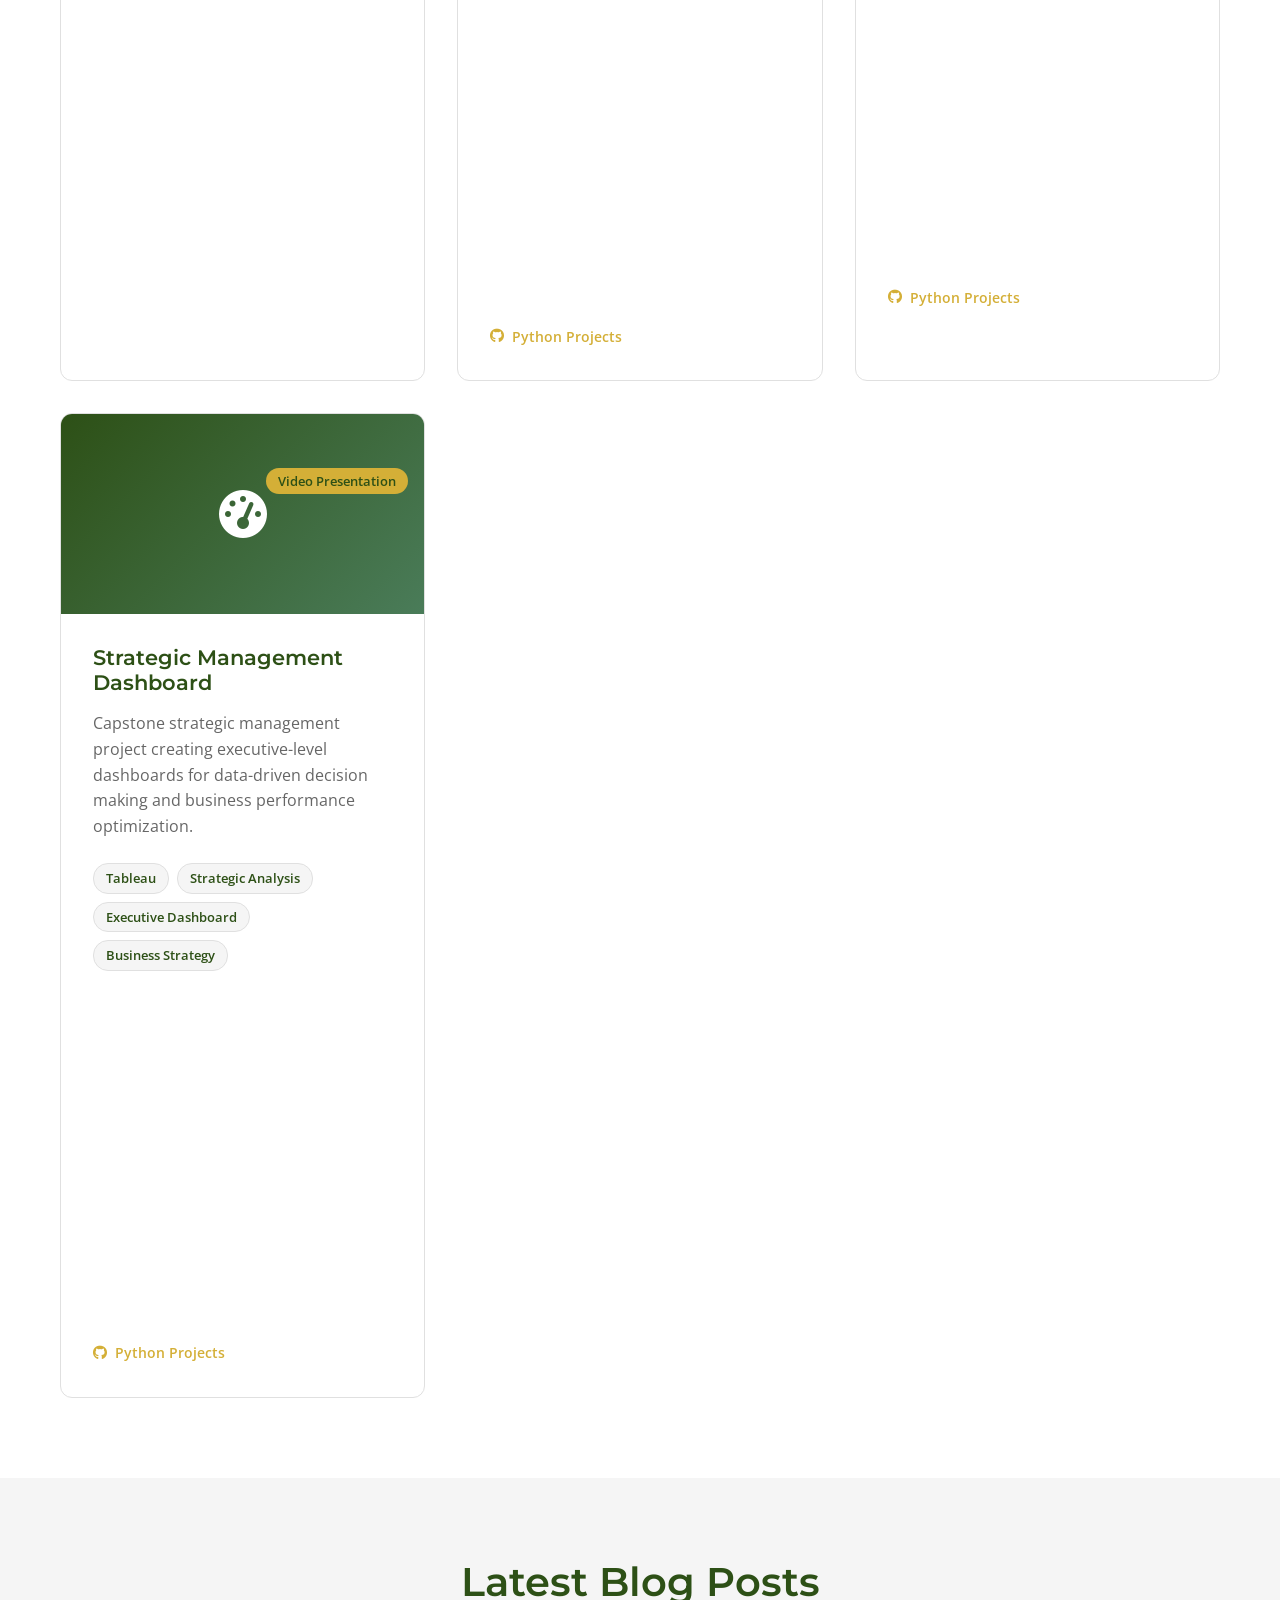
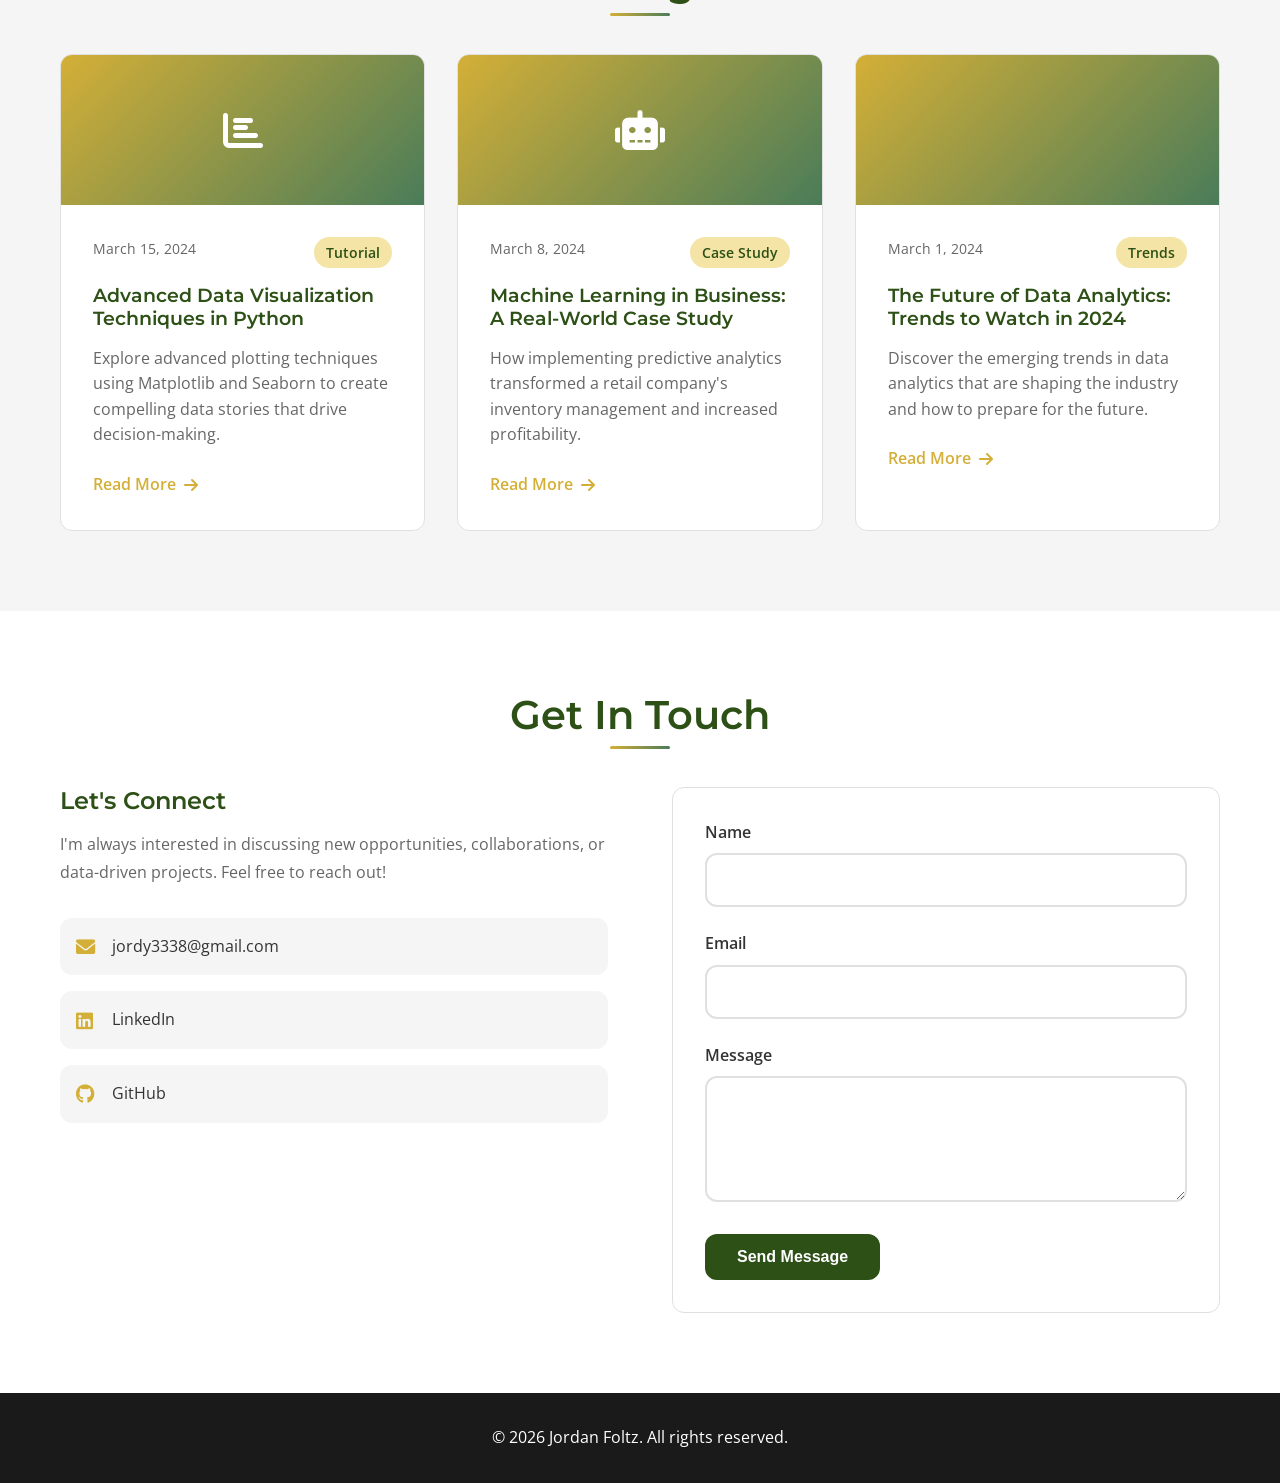
==== commit aa1a7a05: "Fix project filtering system and update README with personable content" ====
--- a/index.html
+++ b/index.html
@@ -22,7 +22,6 @@
                 <a href="#resume" class="nav-link">Resume</a>
                 <a href="#blog" class="nav-link">Blog</a>
                 <a href="#contact" class="nav-link">Contact</a>
-                <a href="brand.html" class="nav-link-brand">My Brand</a>
                 <button class="theme-toggle" id="theme-toggle" aria-label="Toggle dark mode">
                     <i class="fas fa-moon" aria-hidden="true"></i>
                 </button>
@@ -112,10 +111,6 @@
                                 <span>Analytics</span>
                             </div>
                             <div class="floating-card card-2">
-                                <i class="fas fa-brain"></i>
-                                <span>ML</span>
-                            </div>
-                            <div class="floating-card card-3">
                                 <i class="fas fa-database"></i>
                                 <span>Data</span>
                             </div>
@@ -410,7 +405,7 @@
                         <p>Best for viewing and sharing</p>
                         <div class="resume-features">
                             <span><i class="fas fa-check"></i> Print-ready</span>
-                            <span><i class="fas fa-check"></i> 2 pages</span>
+                            <span><i class="fas fa-check"></i> Single page</span>
                             <span><i class="fas fa-check"></i> Professional layout</span>
                         </div>
                         <a href="Jordan Foltz Data Analyst Resume.docx" class="btn btn-primary" download="Jordan_Foltz_Data_Analyst_Resume.docx">
@@ -466,9 +461,10 @@
                 <button class="filter-btn" data-filter="analytics">Analytics</button>
                 <button class="filter-btn" data-filter="automation">Automation</button>
                 <button class="filter-btn" data-filter="case-study">Case Studies</button>
+                <button class="filter-btn" data-filter="video-presentation">Video Presentation</button>
             </div>
             <div class="projects-grid">
-                <div class="project-card" data-category="dashboard analytics case-study">
+                <div class="project-card" data-category="case-study">
                     <div class="project-image">
                         <i class="fas fa-chart-line"></i>
                         <div class="project-overlay">
@@ -504,7 +500,7 @@
                     </div>
                 </div>
 
-                <div class="project-card" data-category="ml analytics case-study">
+                <div class="project-card" data-category="case-study">
                     <div class="project-image">
                         <i class="fas fa-users"></i>
                         <div class="project-overlay">
@@ -540,7 +536,7 @@
                     </div>
                 </div>
 
-                <div class="project-card" data-category="analytics case-study">
+                <div class="project-card" data-category="case-study">
                     <div class="project-image">
                         <i class="fas fa-share-alt"></i>
                         <div class="project-overlay">
@@ -712,7 +708,7 @@
                     </div>
                 </div>
 
-                <div class="project-card" data-category="analytics">
+                <div class="project-card" data-category="video-presentation">
                     <div class="project-image">
                         <i class="fas fa-video"></i>
                         <div class="project-overlay">
@@ -739,7 +735,7 @@
                     </div>
                 </div>
 
-                <div class="project-card" data-category="analytics">
+                <div class="project-card" data-category="video-presentation">
                     <div class="project-image">
                         <i class="fas fa-chart-line"></i>
                         <div class="project-overlay">
@@ -766,7 +762,7 @@
                     </div>
                 </div>
 
-                <div class="project-card" data-category="analytics">
+                <div class="project-card" data-category="video-presentation">
                     <div class="project-image">
                         <i class="fas fa-tachometer-alt"></i>
                         <div class="project-overlay">
--- a/style.css
+++ b/style.css
@@ -193,53 +193,6 @@
     width: 100%;
 }
 
-/* Used on brand.html for regular nav links — same style as .nav-link but not
-   intercepted by NavigationManager's querySelectorAll('.nav-link') */
-.nav-link-ext {
-    color: var(--text-primary);
-    text-decoration: none;
-    font-weight: 500;
-    transition: color var(--transition-fast);
-    position: relative;
-}
-
-.nav-link-ext:hover {
-    color: var(--accent-gold);
-}
-
-.nav-link-ext::after {
-    content: '';
-    position: absolute;
-    bottom: -5px;
-    left: 0;
-    width: 0;
-    height: 2px;
-    background: var(--accent-gold);
-    transition: width var(--transition-fast);
-}
-
-.nav-link-ext:hover::after {
-    width: 100%;
-}
-
-.nav-link-brand {
-    color: var(--primary-green);
-    border: 1px solid var(--primary-green);
-    border-radius: var(--border-radius);
-    padding: 6px 14px;
-    font-size: 0.85rem;
-    font-family: var(--font-primary);
-    font-weight: 600;
-    transition: var(--transition-fast);
-    text-decoration: none;
-    letter-spacing: 0.03em;
-}
-
-.nav-link-brand:hover {
-    background: var(--primary-green);
-    color: var(--pure-white);
-}
-
 .theme-toggle {
     background: none;
     border: 2px solid var(--primary-green);
@@ -605,13 +558,13 @@
 
 .floating-card.card-1 {
     top: 10%;
-    right: -20px;
+    left: -20px;
     animation-delay: 0s;
 }
 
 .floating-card.card-2 {
     top: 50%;
-    left: -20px;
+    right: -20px;
     animation-delay: 1s;
 }
 
@@ -623,13 +576,13 @@
 
 .floating-card.card-4 {
     top: 30%;
-    right: -15px;
+    left: -15px;
     animation-delay: 3s;
 }
 
 .floating-card.card-5 {
     bottom: 30%;
-    left: -15px;
+    right: -15px;
     animation-delay: 4s;
 }
 
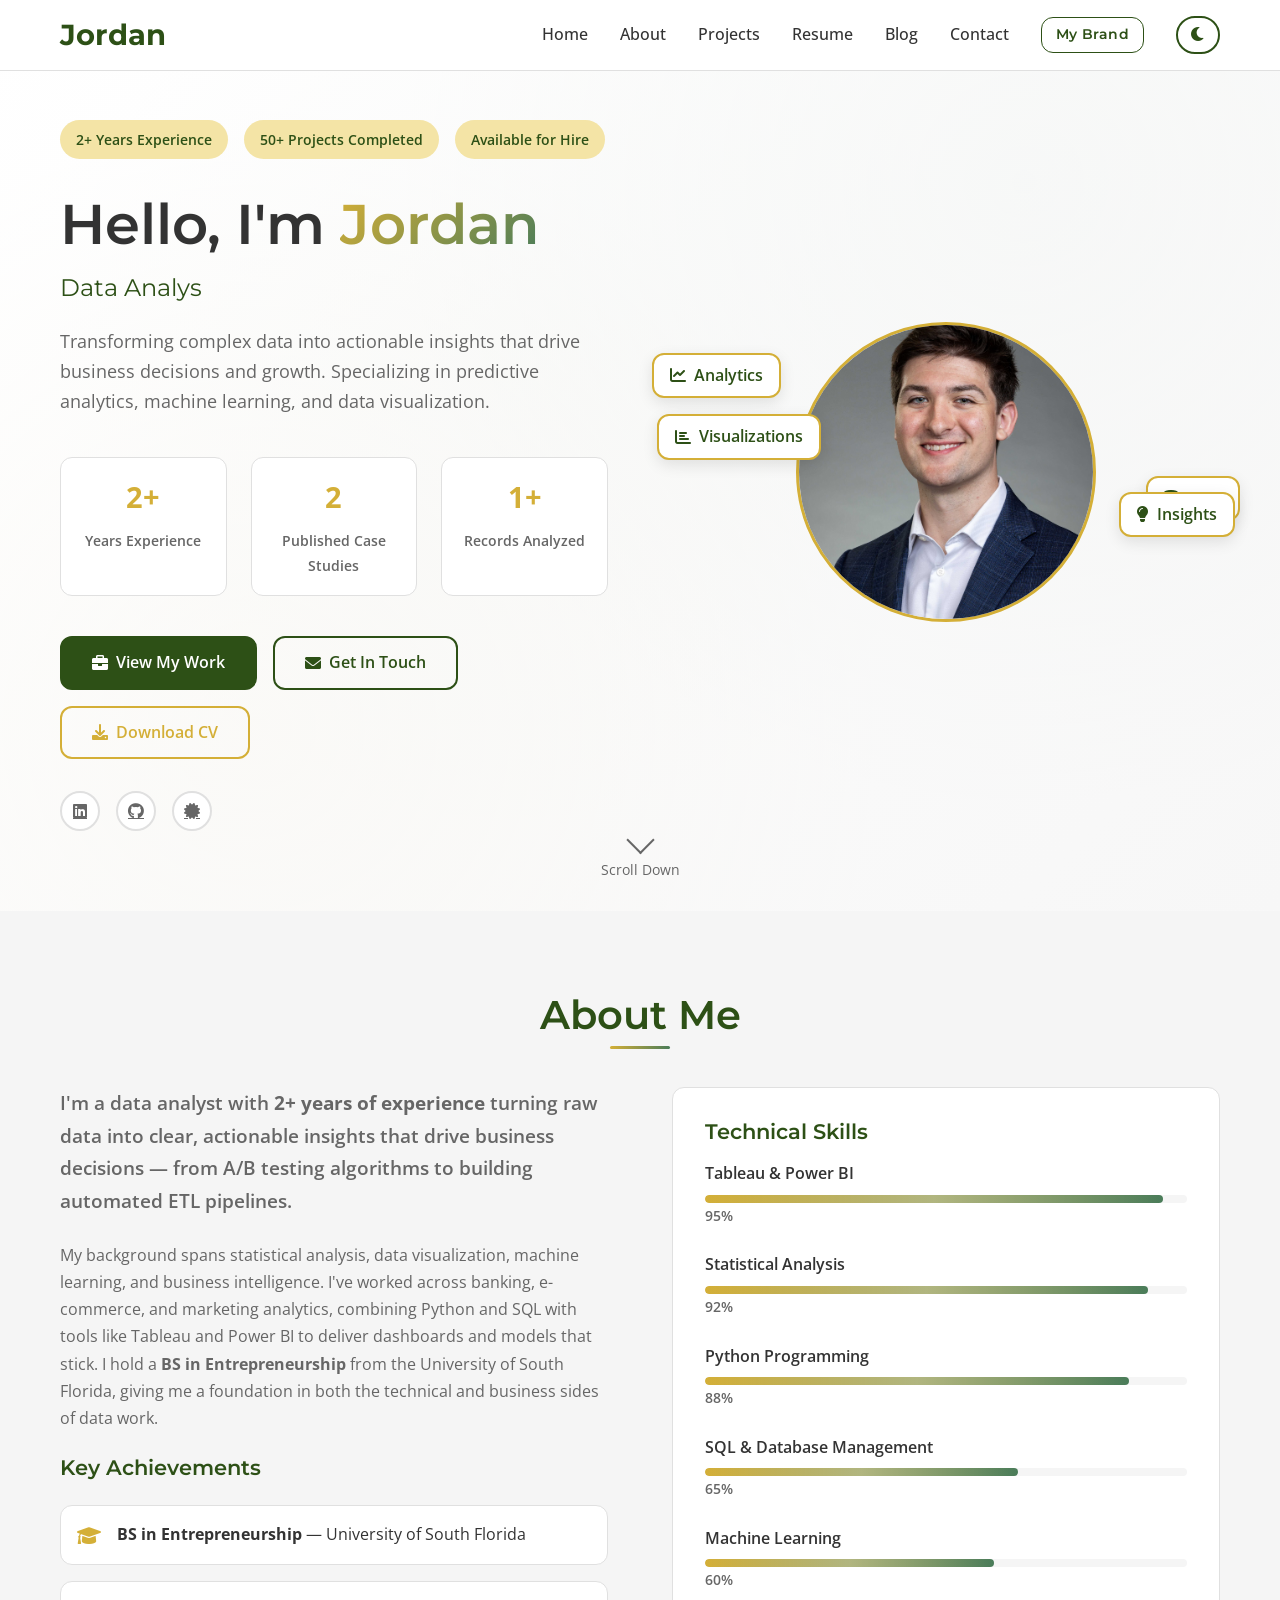
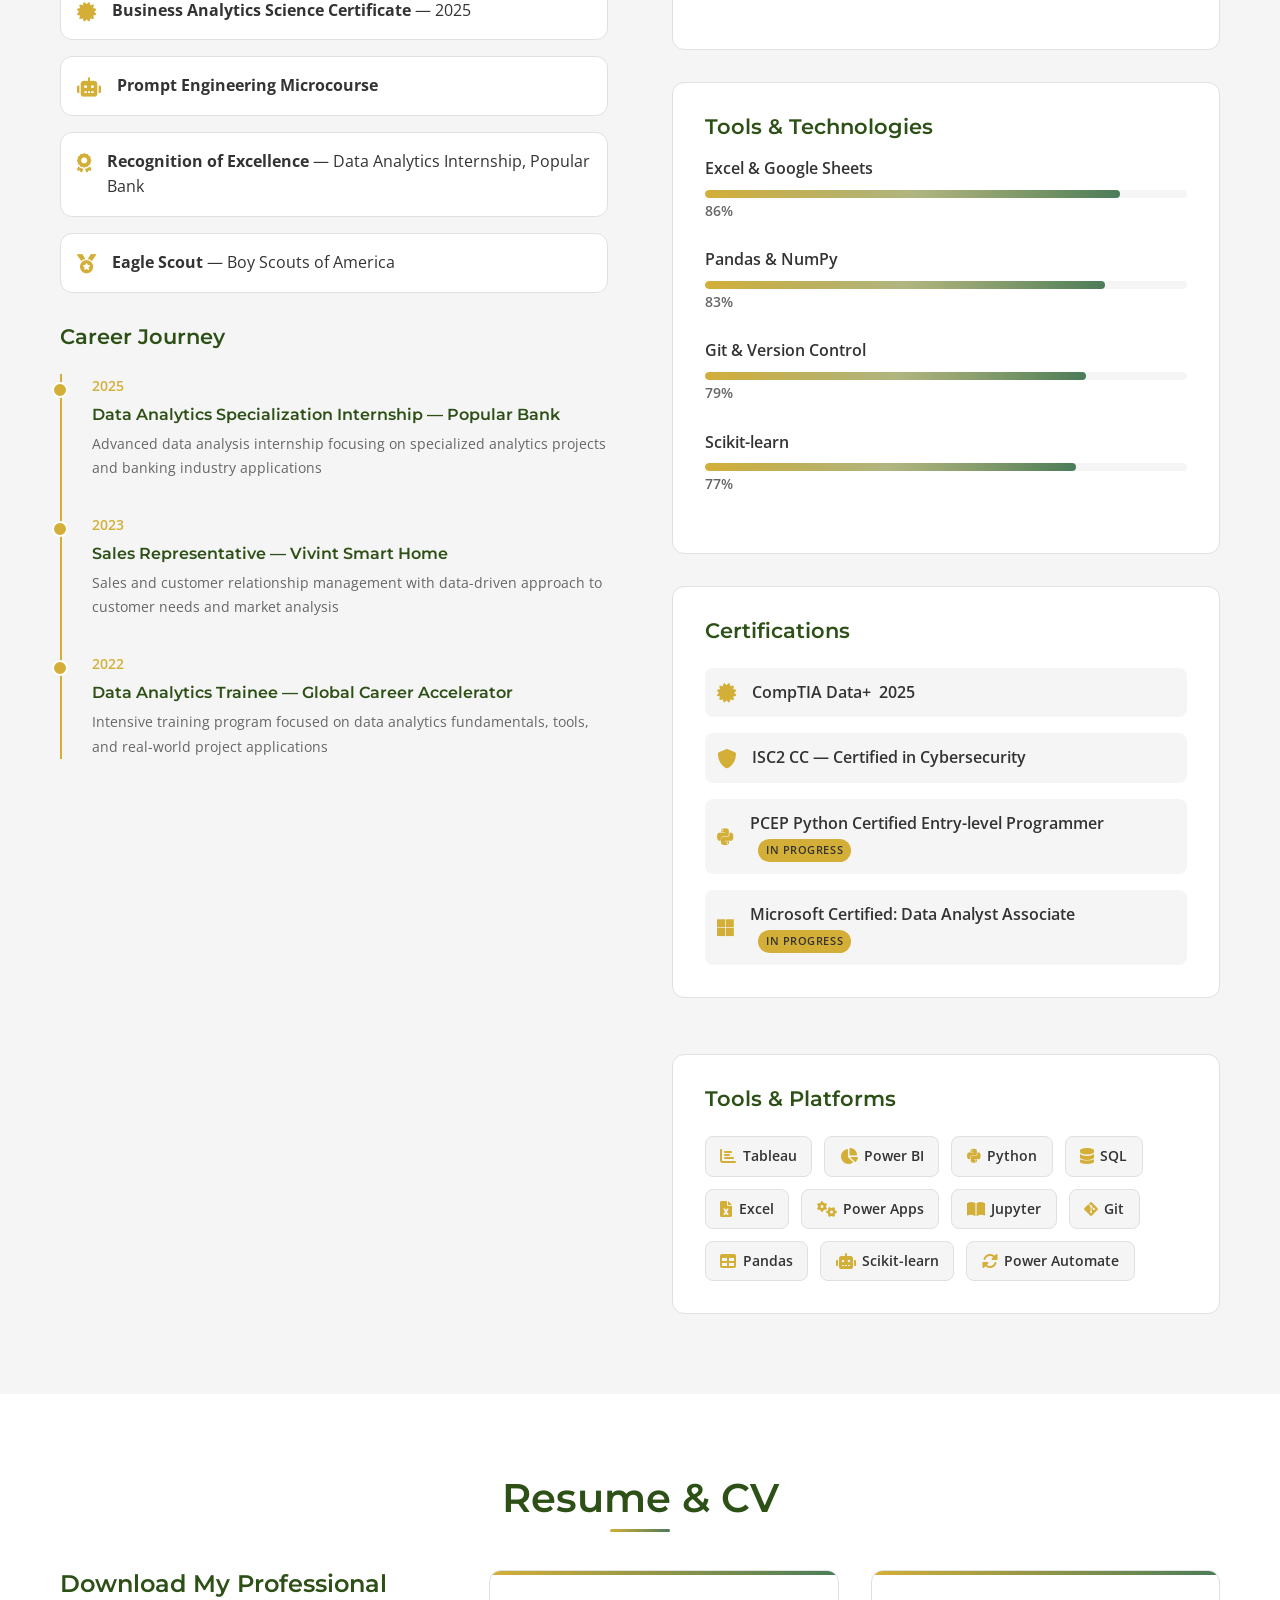
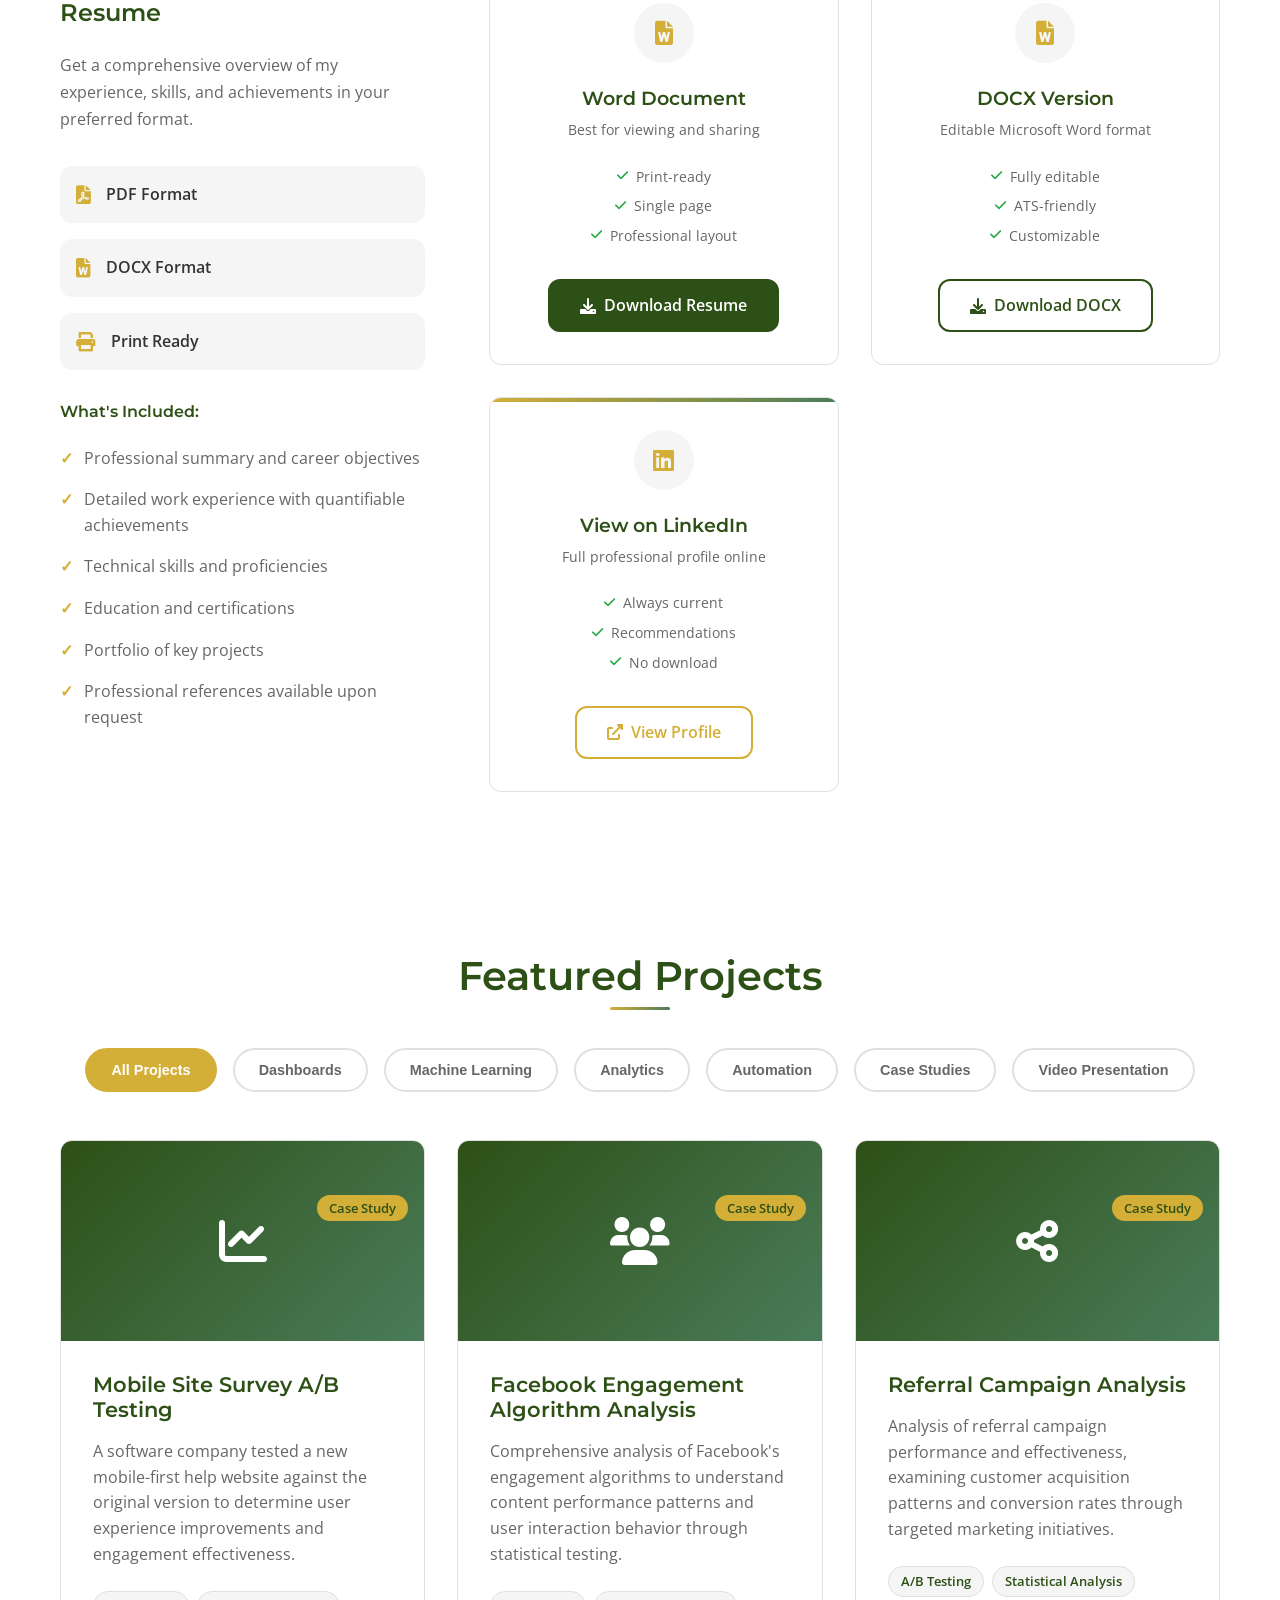
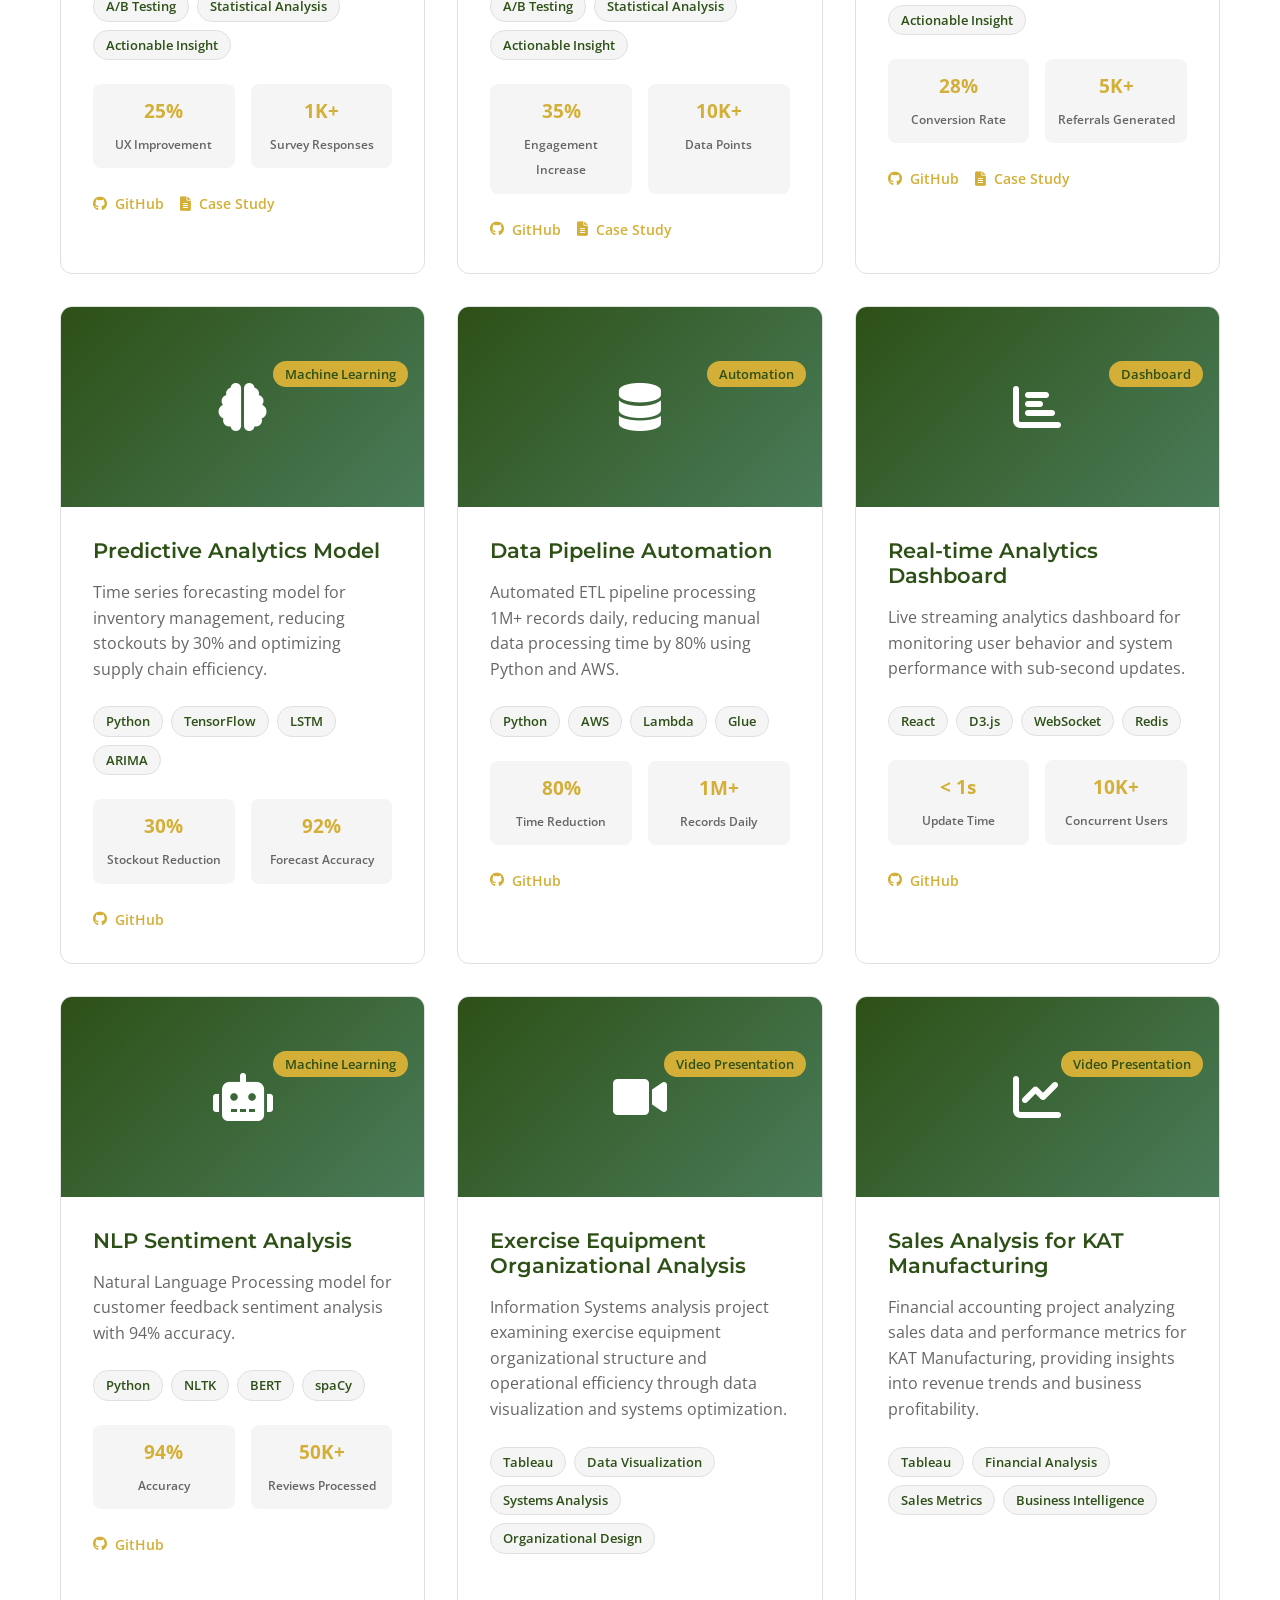
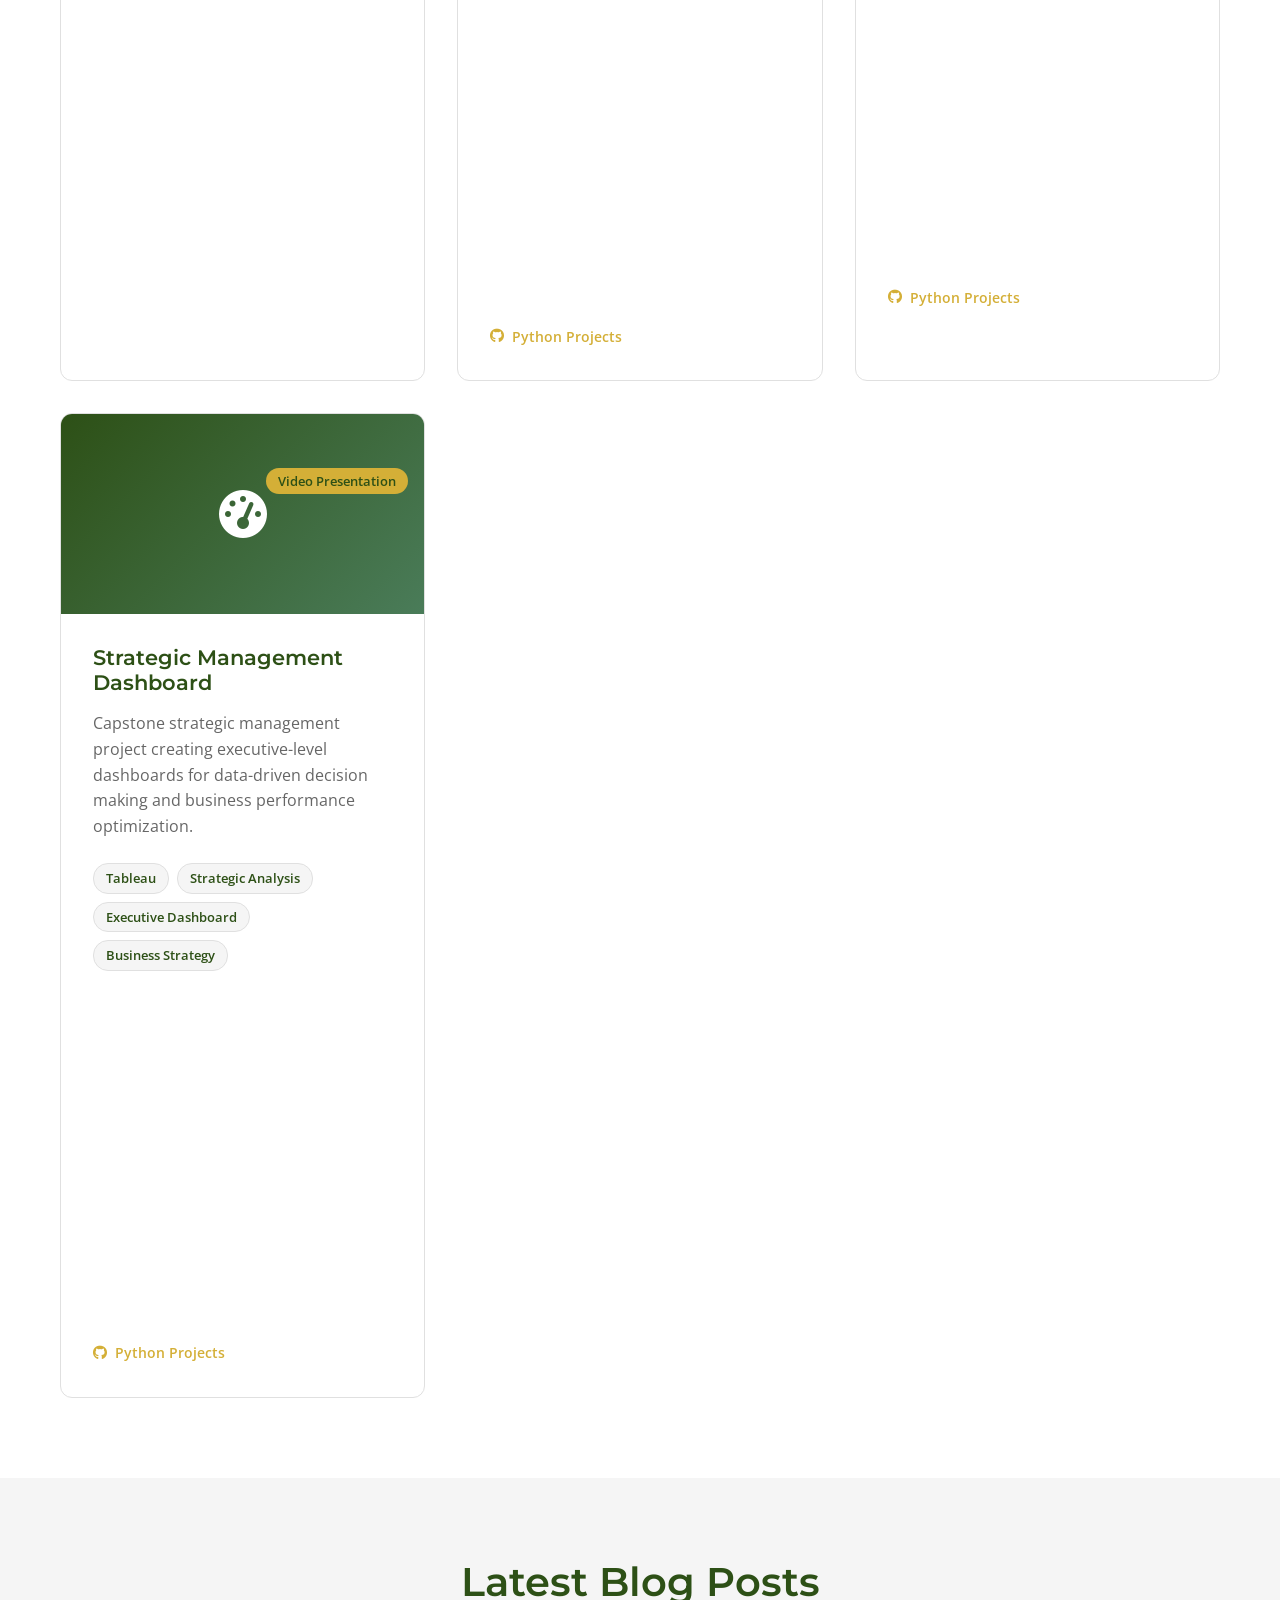
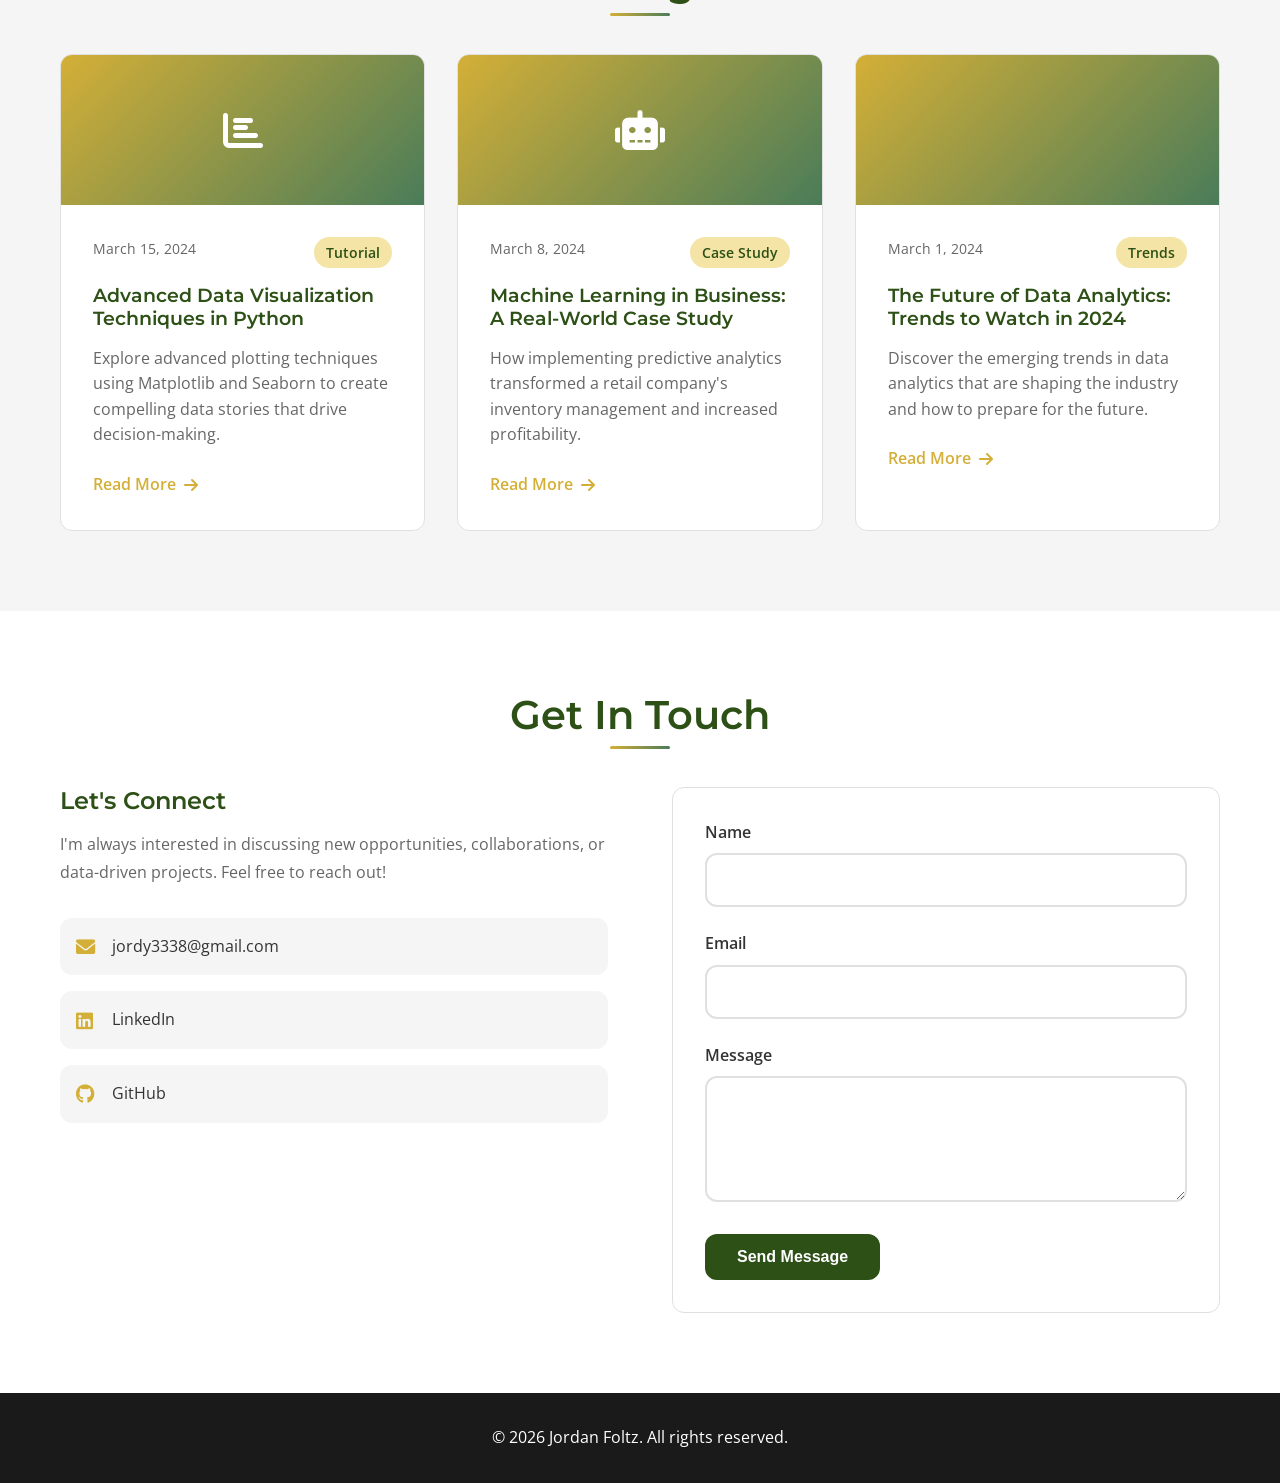
==== commit d2e02a8c: "Merge branch 'main' of https://github.com/JournalistJordan/AboutMe" ====
--- a/index.html
+++ b/index.html
@@ -22,6 +22,7 @@
                 <a href="#resume" class="nav-link">Resume</a>
                 <a href="#blog" class="nav-link">Blog</a>
                 <a href="#contact" class="nav-link">Contact</a>
+                <a href="brand.html" class="nav-link-brand">My Brand</a>
                 <button class="theme-toggle" id="theme-toggle" aria-label="Toggle dark mode">
                     <i class="fas fa-moon" aria-hidden="true"></i>
                 </button>
--- a/style.css
+++ b/style.css
@@ -193,6 +193,53 @@
     width: 100%;
 }
 
+/* Used on brand.html for regular nav links — same style as .nav-link but not
+   intercepted by NavigationManager's querySelectorAll('.nav-link') */
+.nav-link-ext {
+    color: var(--text-primary);
+    text-decoration: none;
+    font-weight: 500;
+    transition: color var(--transition-fast);
+    position: relative;
+}
+
+.nav-link-ext:hover {
+    color: var(--accent-gold);
+}
+
+.nav-link-ext::after {
+    content: '';
+    position: absolute;
+    bottom: -5px;
+    left: 0;
+    width: 0;
+    height: 2px;
+    background: var(--accent-gold);
+    transition: width var(--transition-fast);
+}
+
+.nav-link-ext:hover::after {
+    width: 100%;
+}
+
+.nav-link-brand {
+    color: var(--primary-green);
+    border: 1px solid var(--primary-green);
+    border-radius: var(--border-radius);
+    padding: 6px 14px;
+    font-size: 0.85rem;
+    font-family: var(--font-primary);
+    font-weight: 600;
+    transition: var(--transition-fast);
+    text-decoration: none;
+    letter-spacing: 0.03em;
+}
+
+.nav-link-brand:hover {
+    background: var(--primary-green);
+    color: var(--pure-white);
+}
+
 .theme-toggle {
     background: none;
     border: 2px solid var(--primary-green);
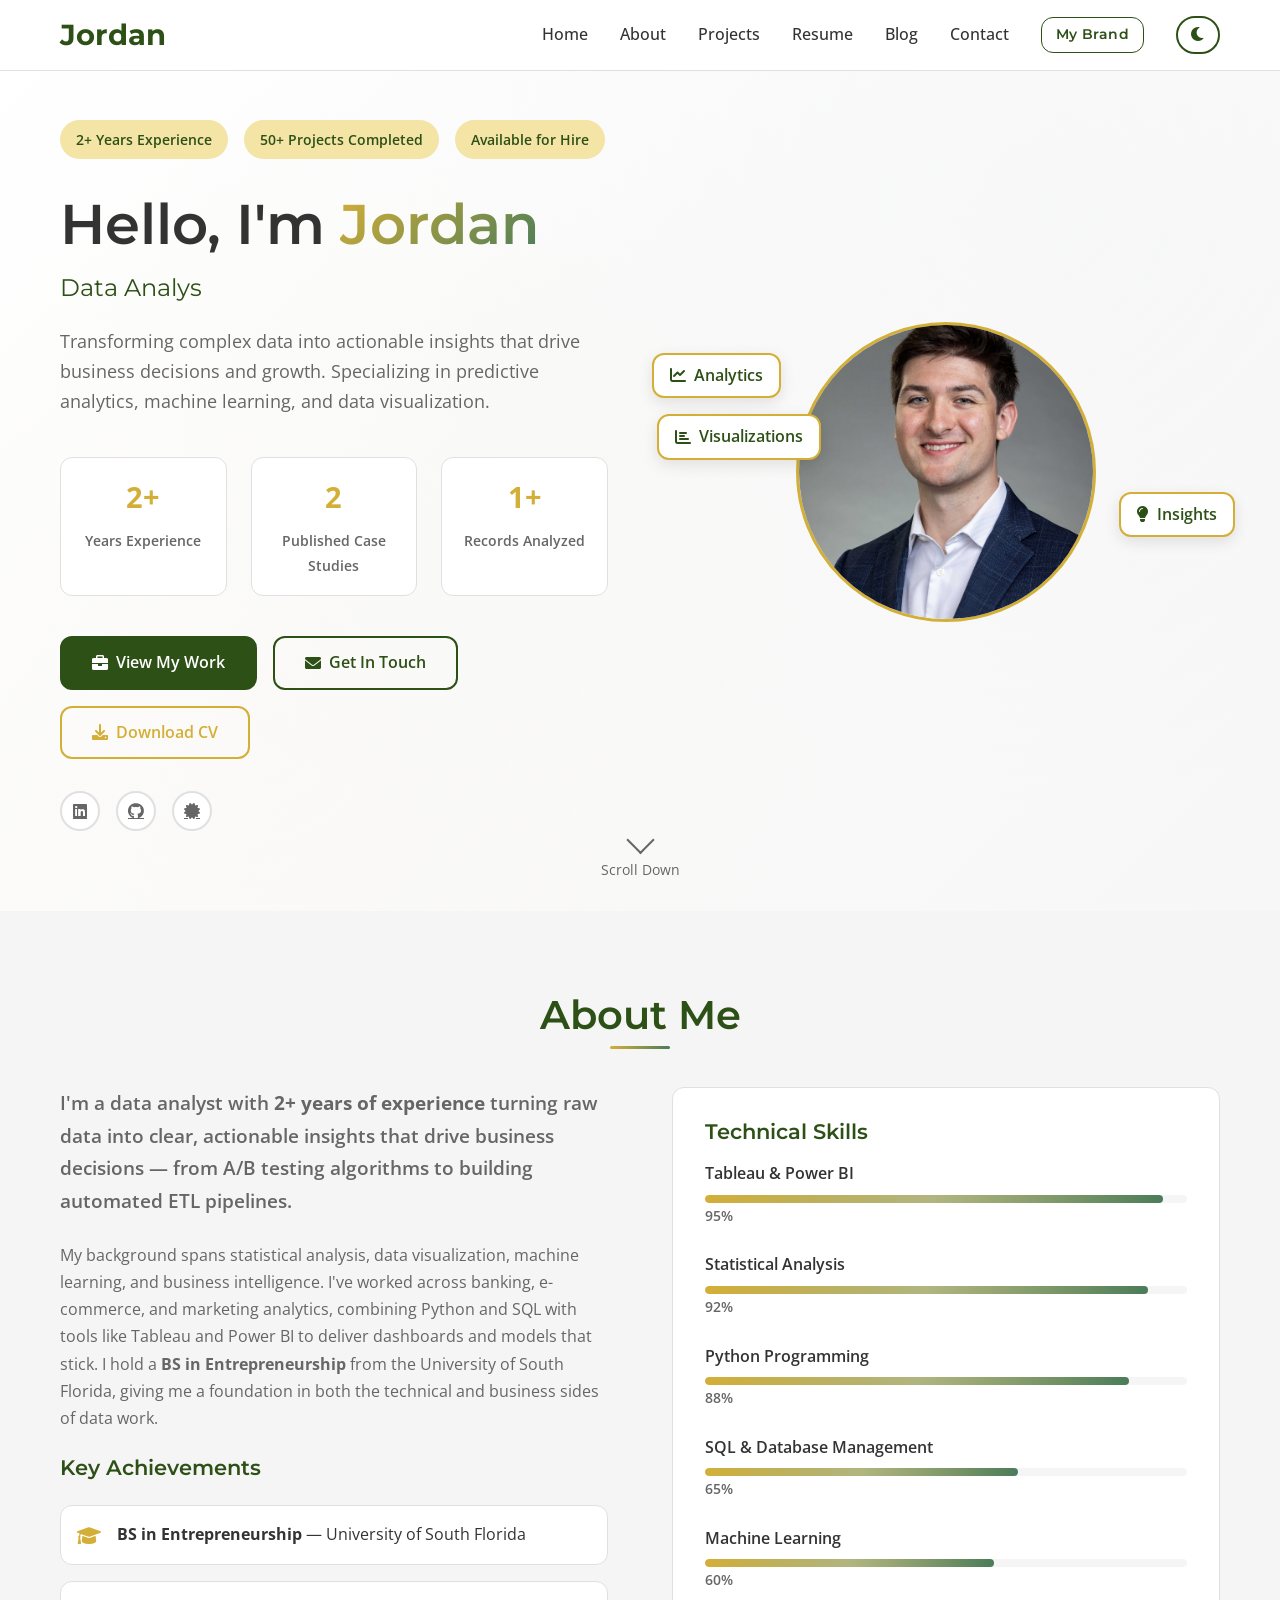
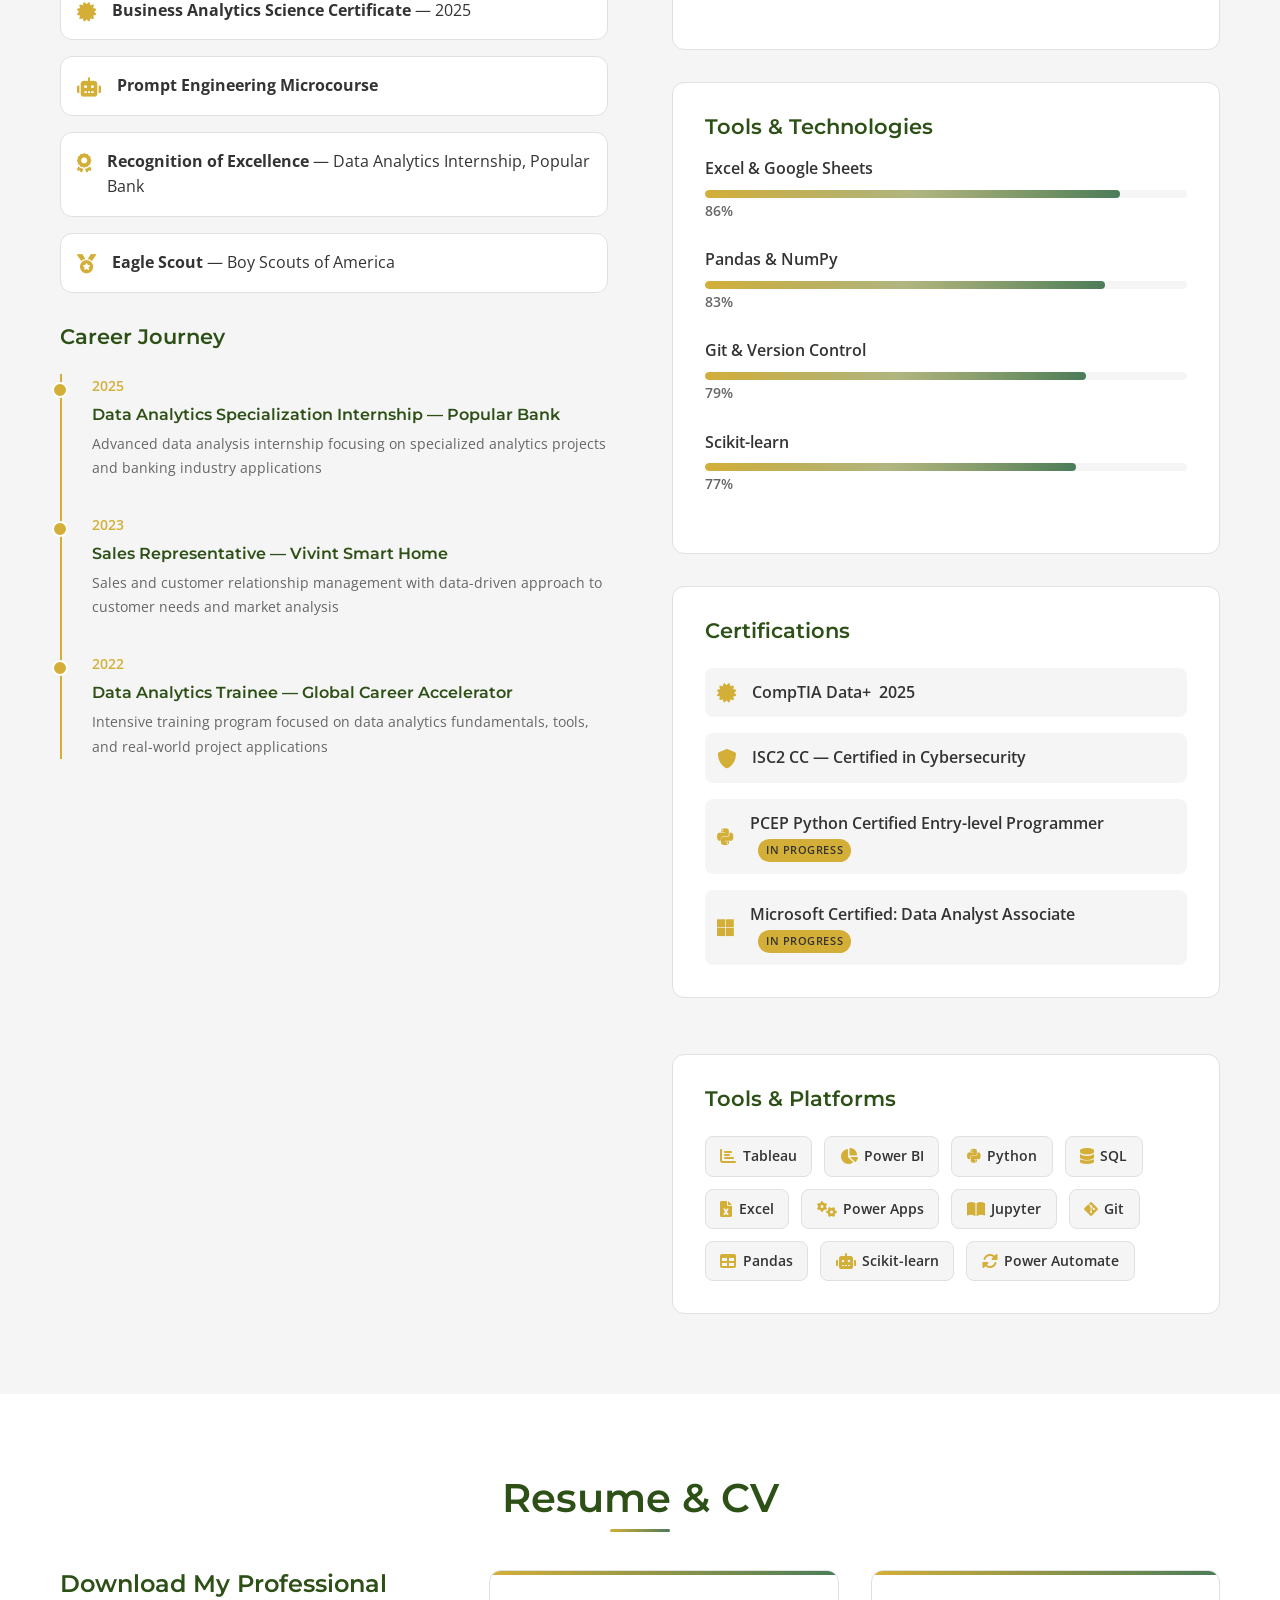
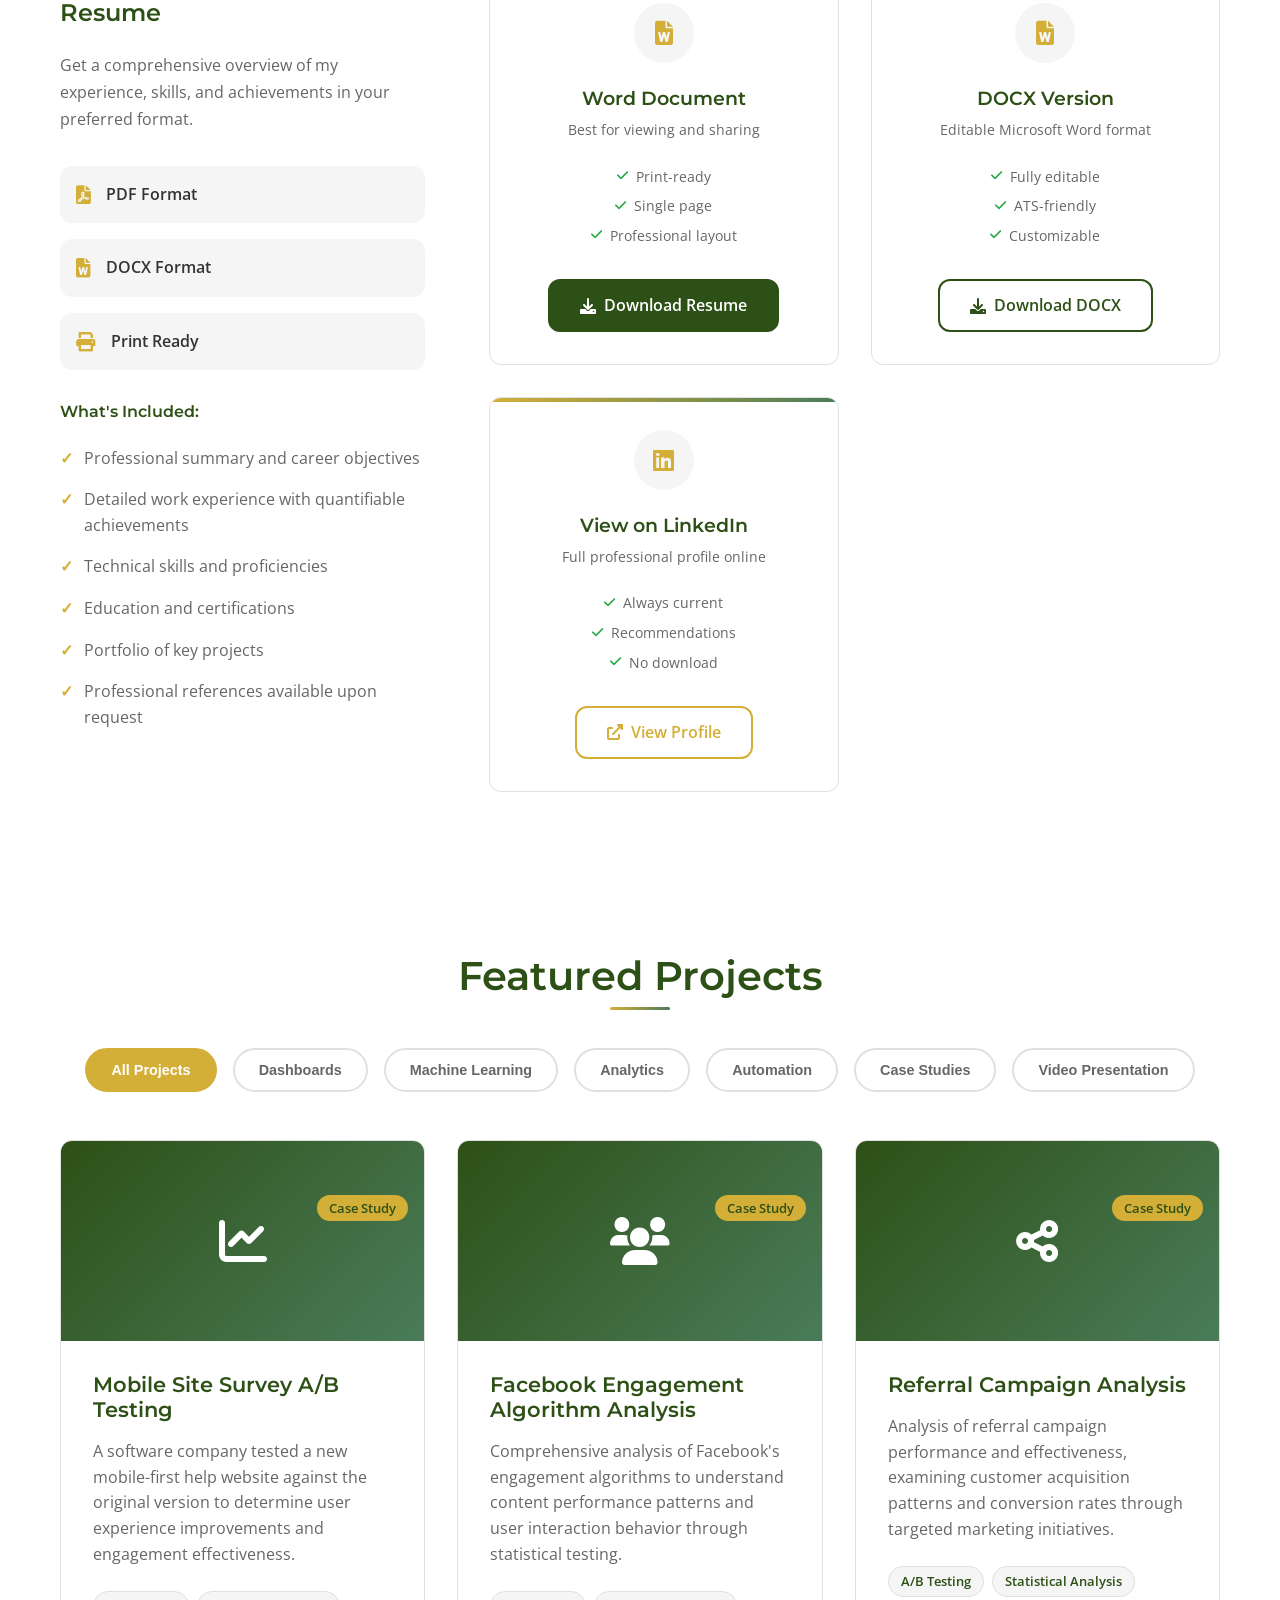
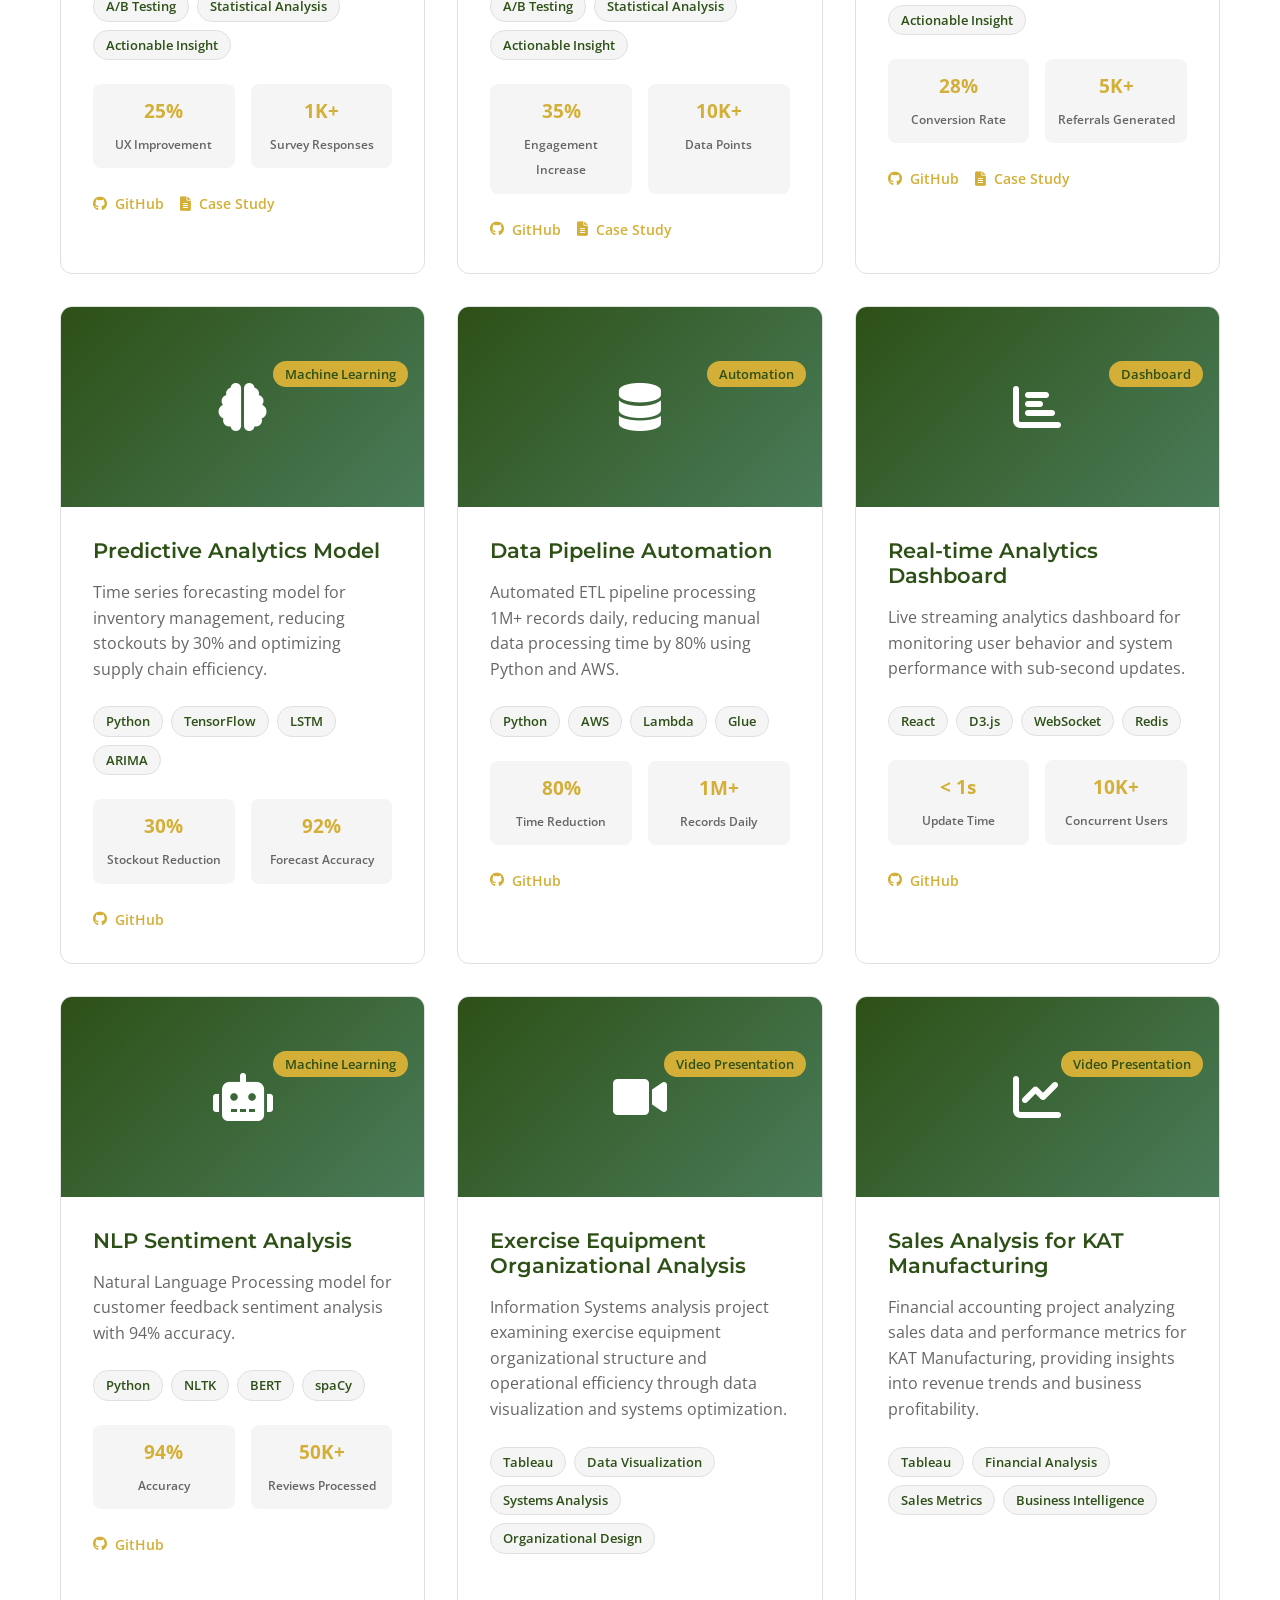
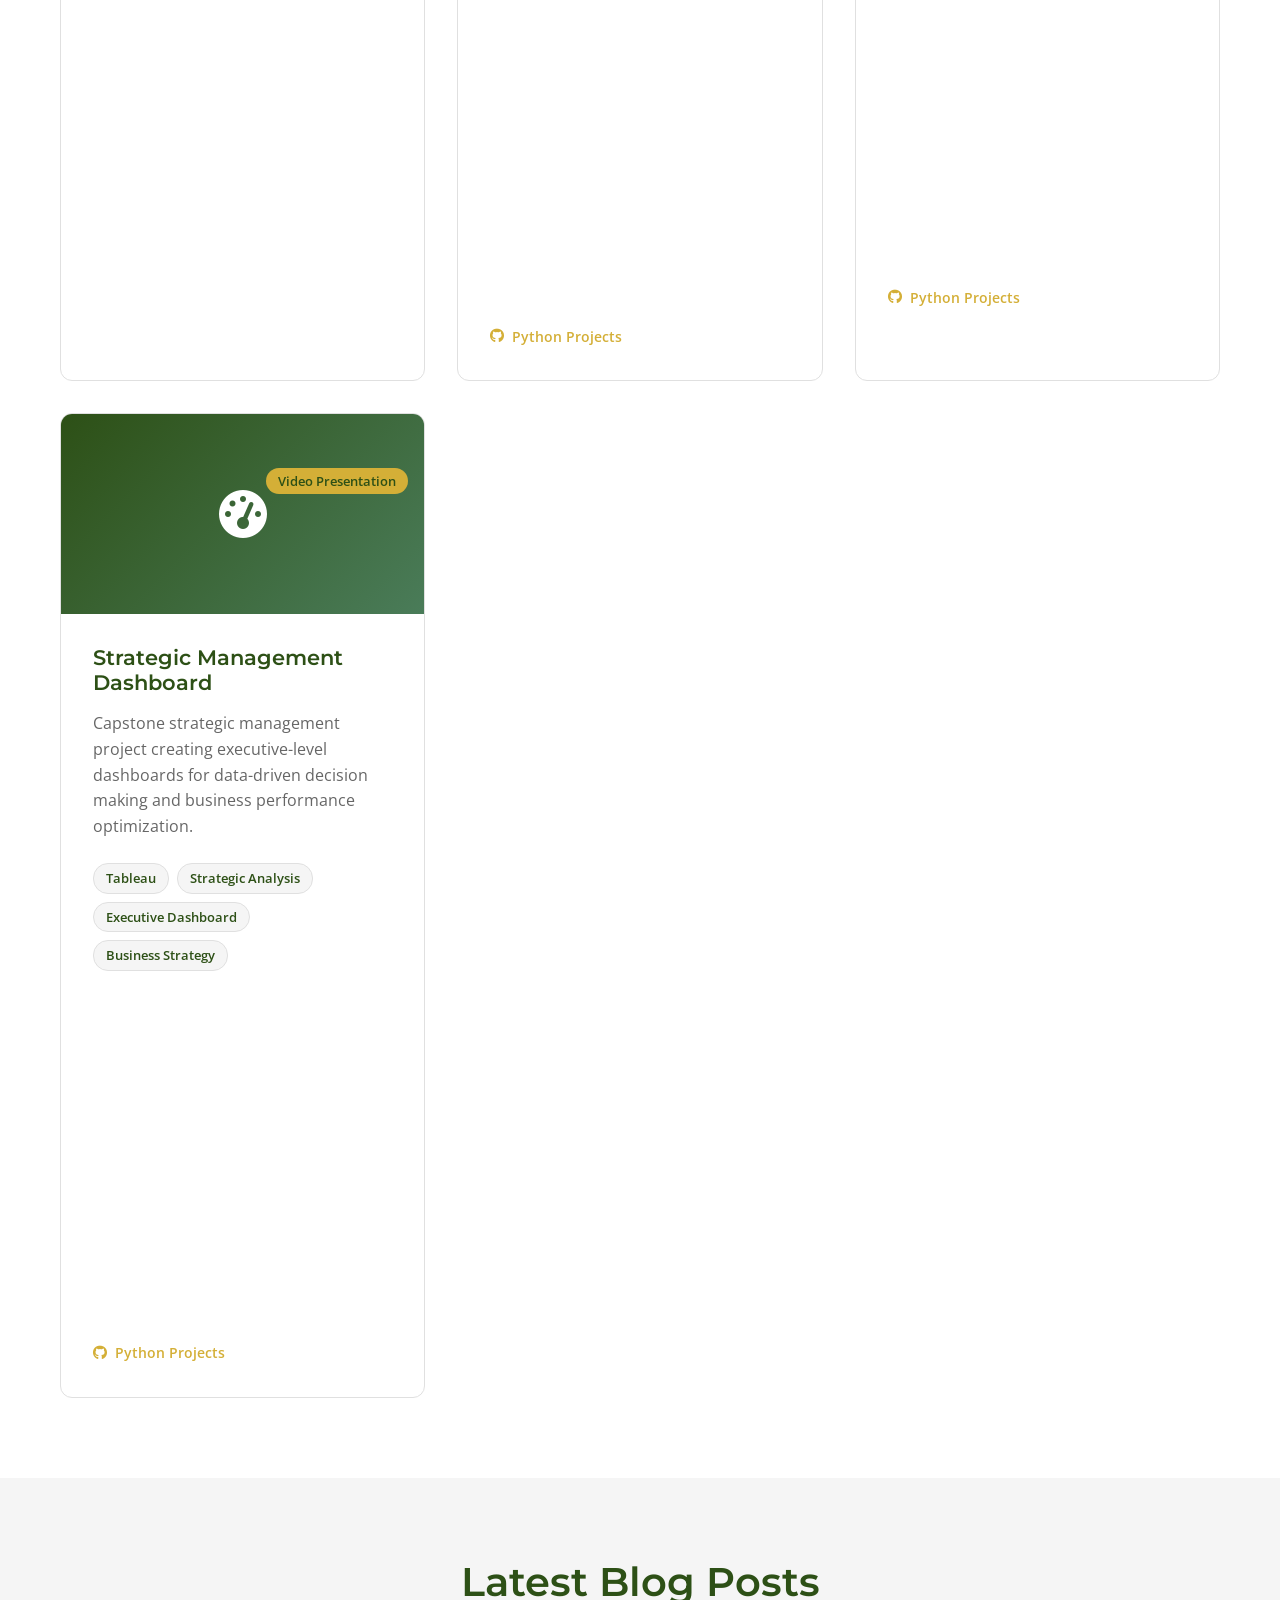
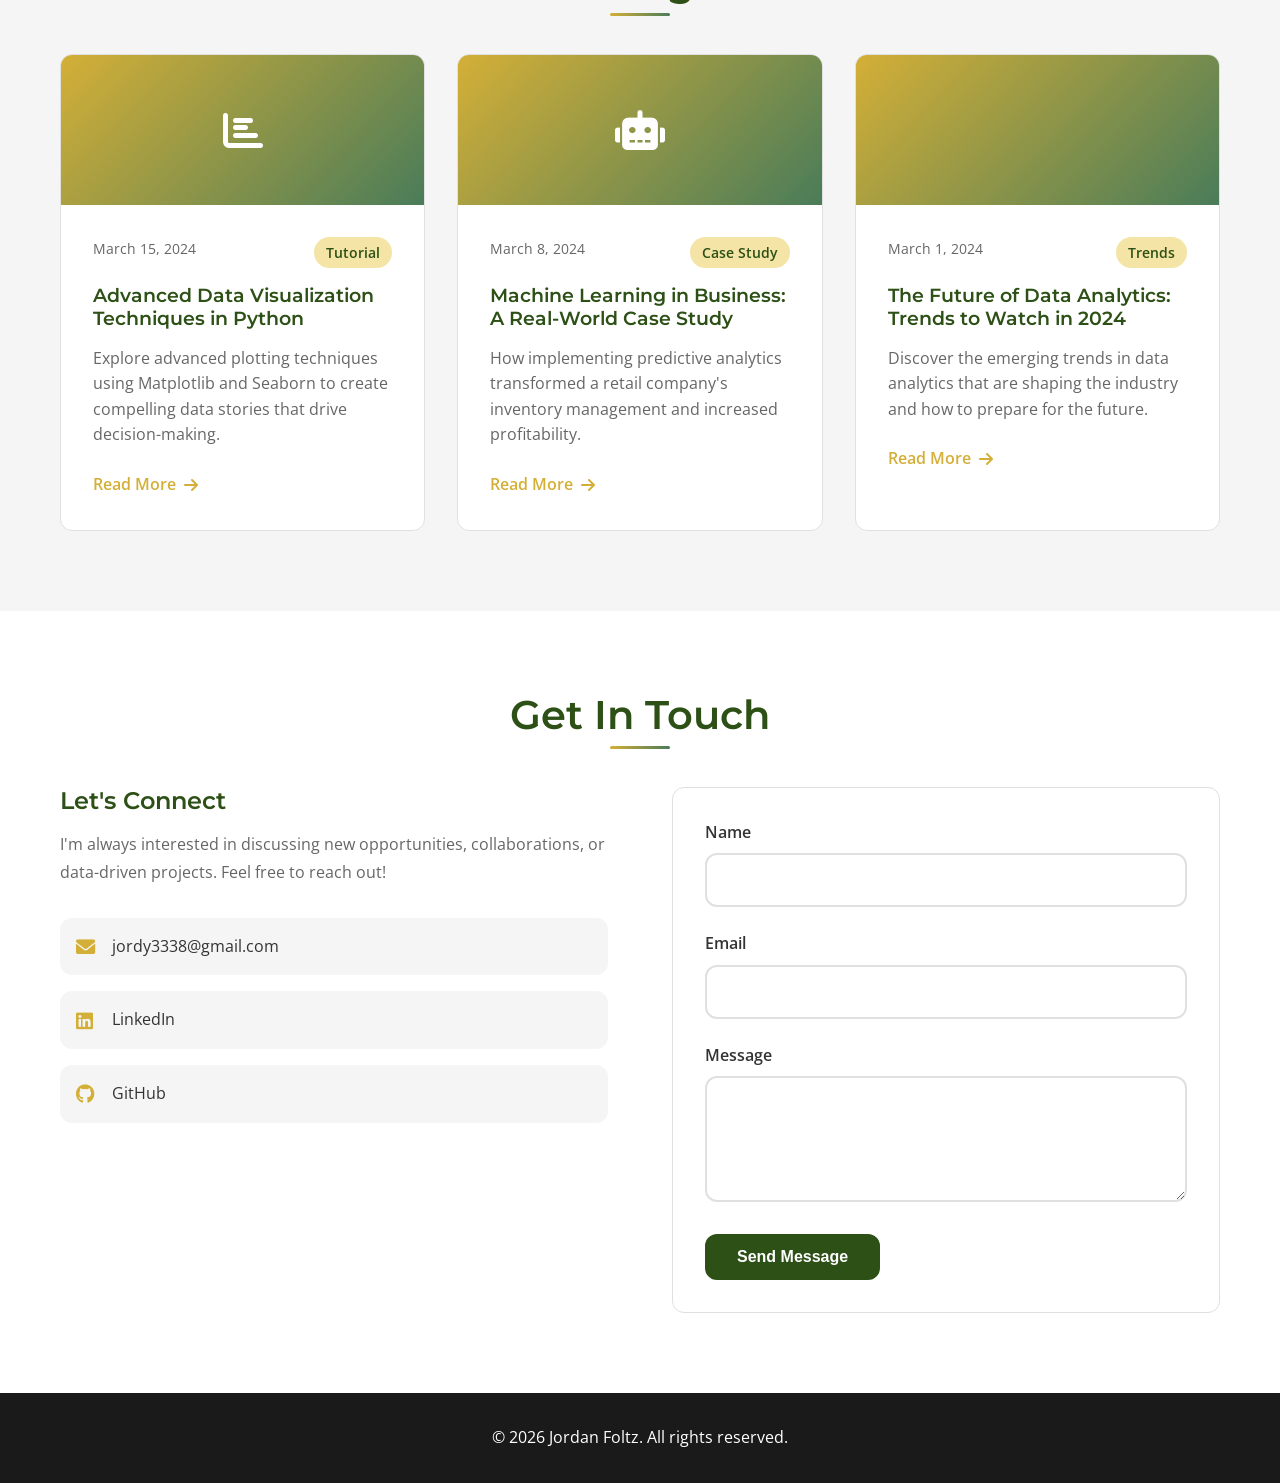
==== commit 66667fb9: "Remove floating Data card from hero section https://claude.ai/code/session_01YGP6kSCSoTza1pJFz1kdVe" ====
--- a/index.html
+++ b/index.html
@@ -111,10 +111,6 @@
                                 <i class="fas fa-chart-line"></i>
                                 <span>Analytics</span>
                             </div>
-                            <div class="floating-card card-2">
-                                <i class="fas fa-database"></i>
-                                <span>Data</span>
-                            </div>
                             <div class="floating-card card-4">
                                 <i class="fas fa-chart-bar"></i>
                                 <span>Visualizations</span>
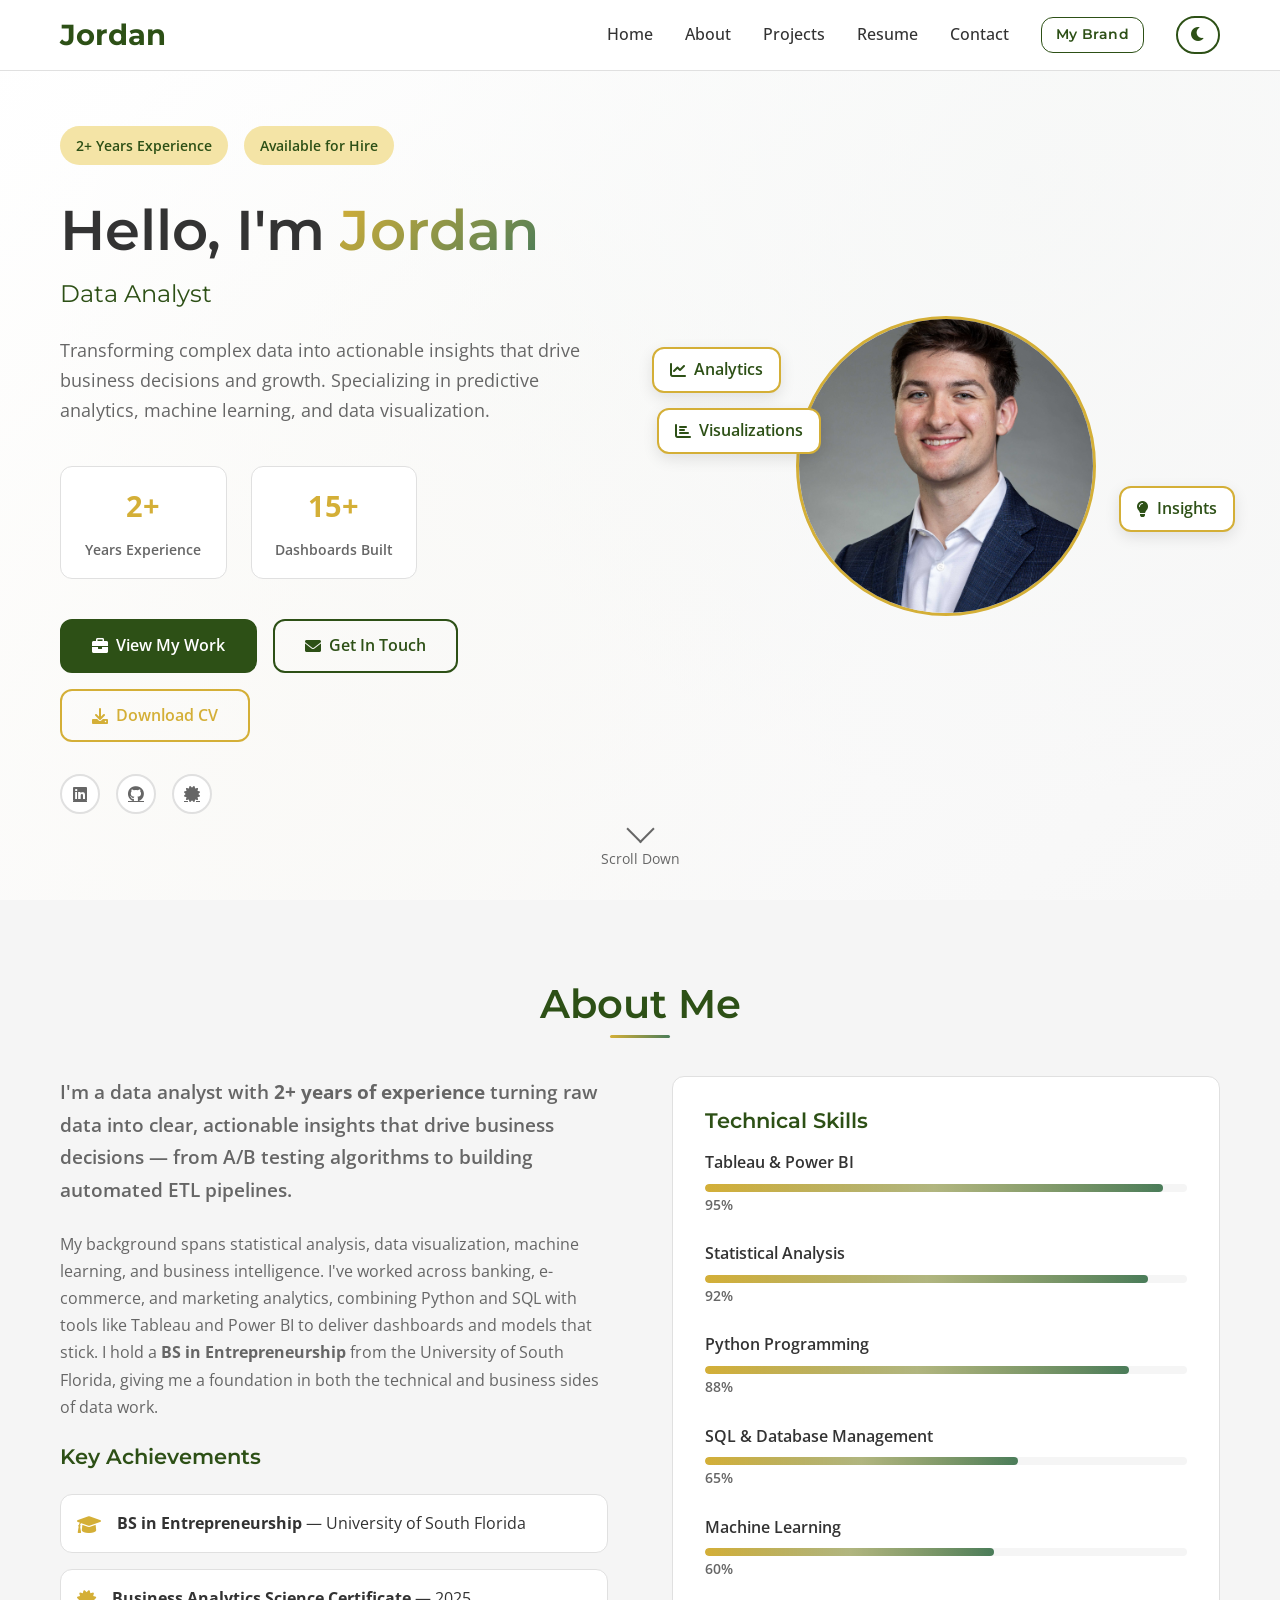
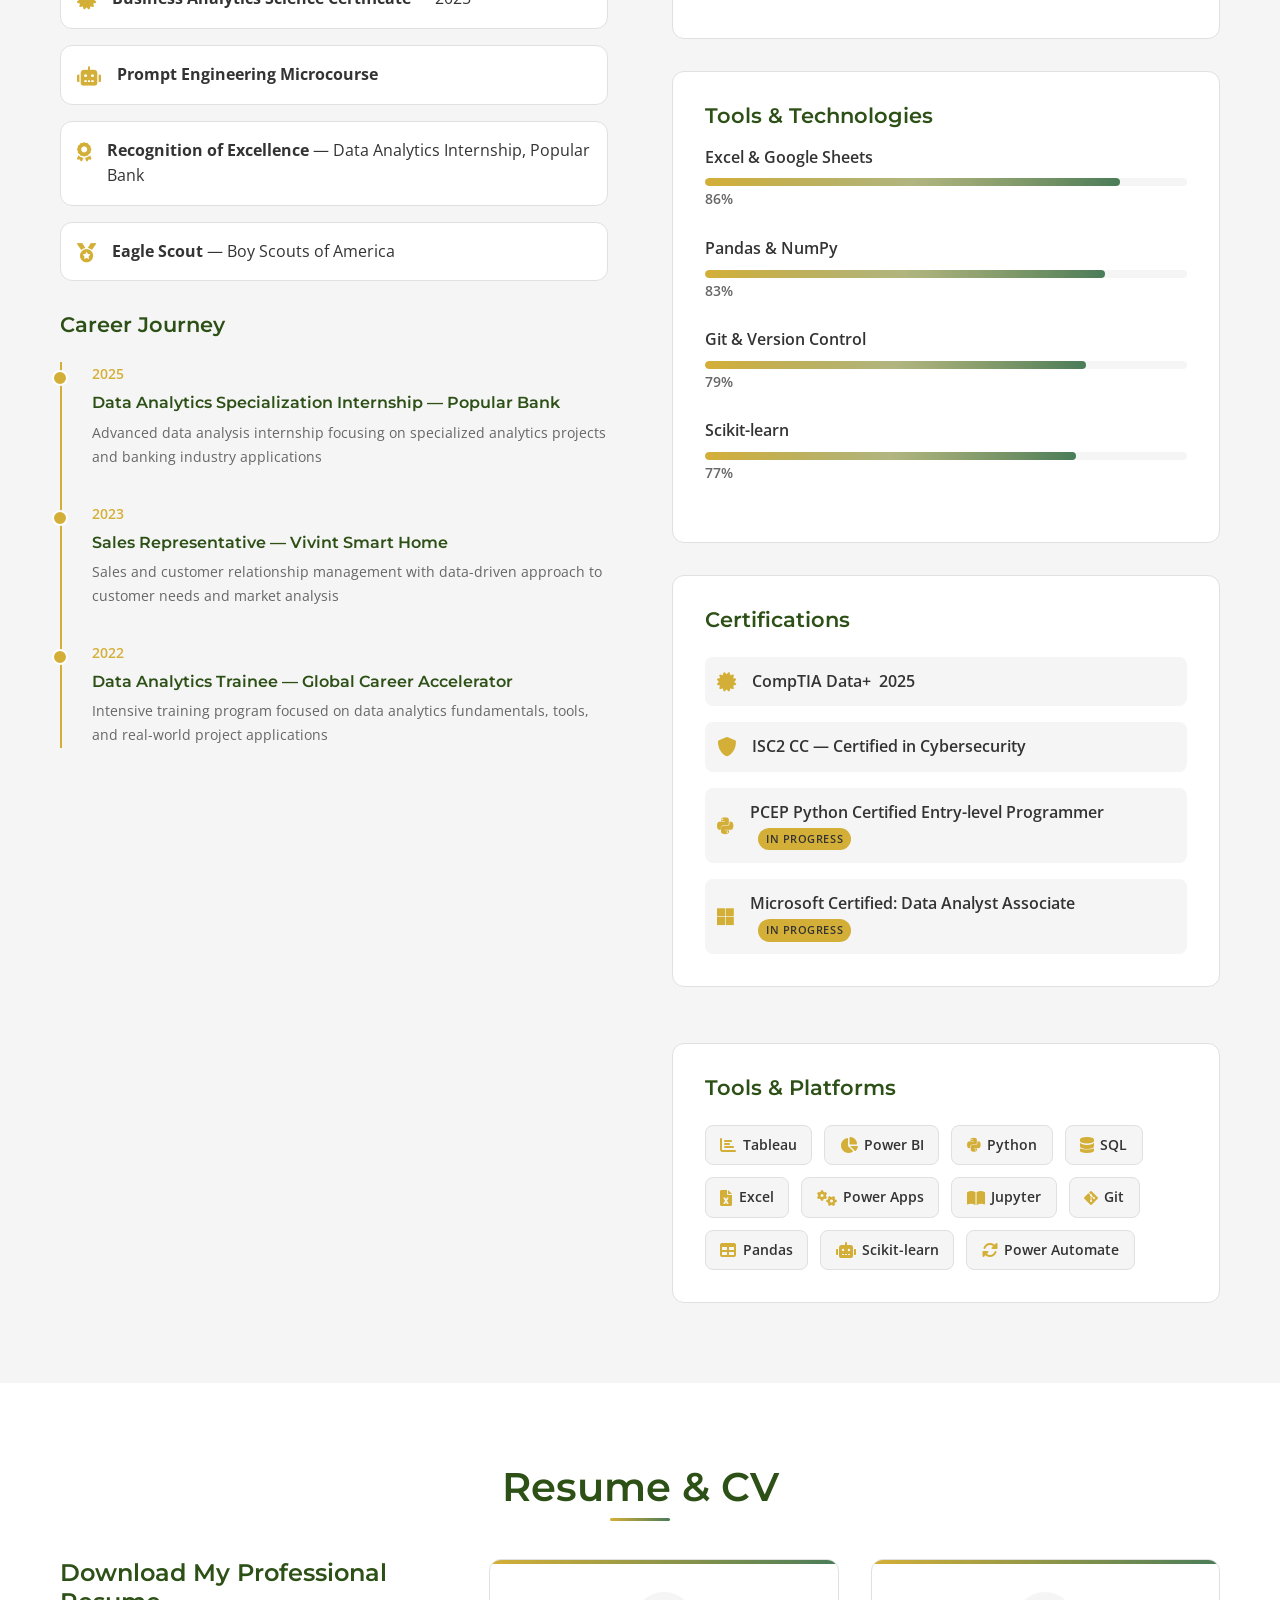
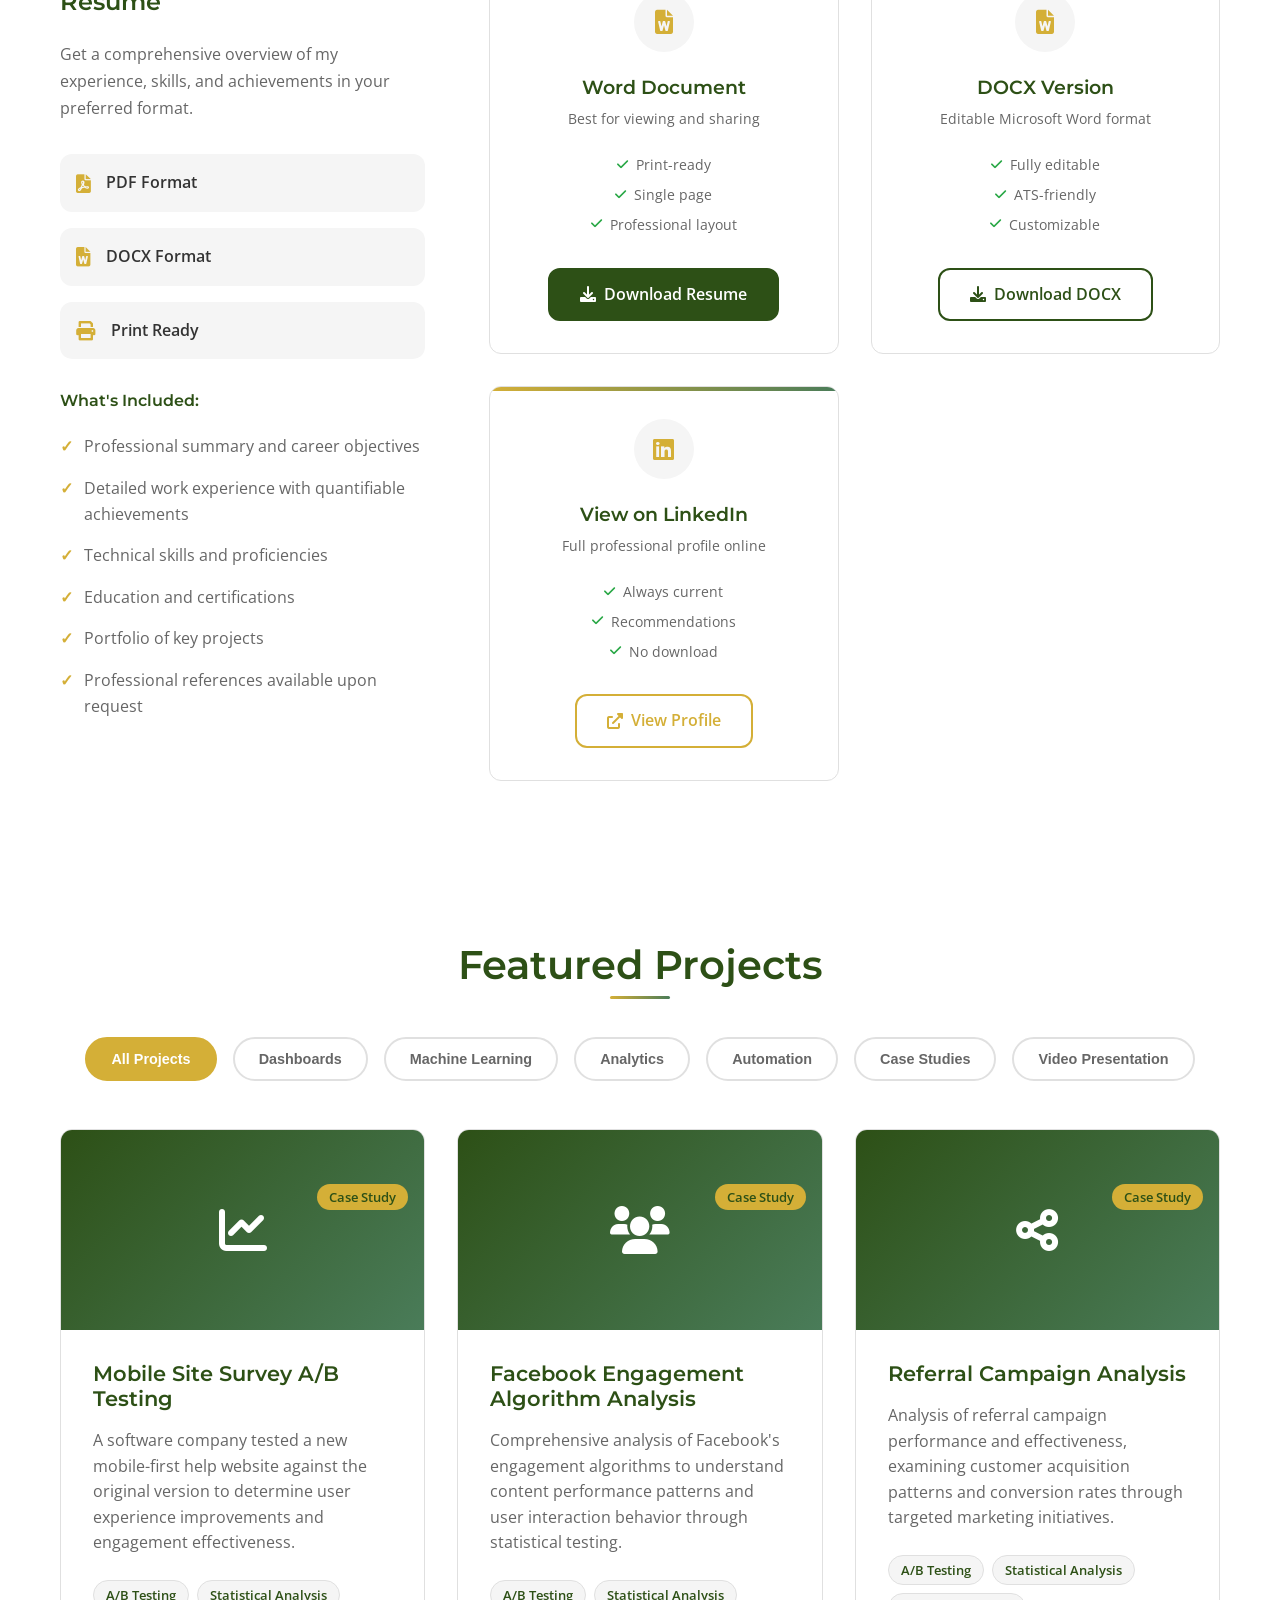
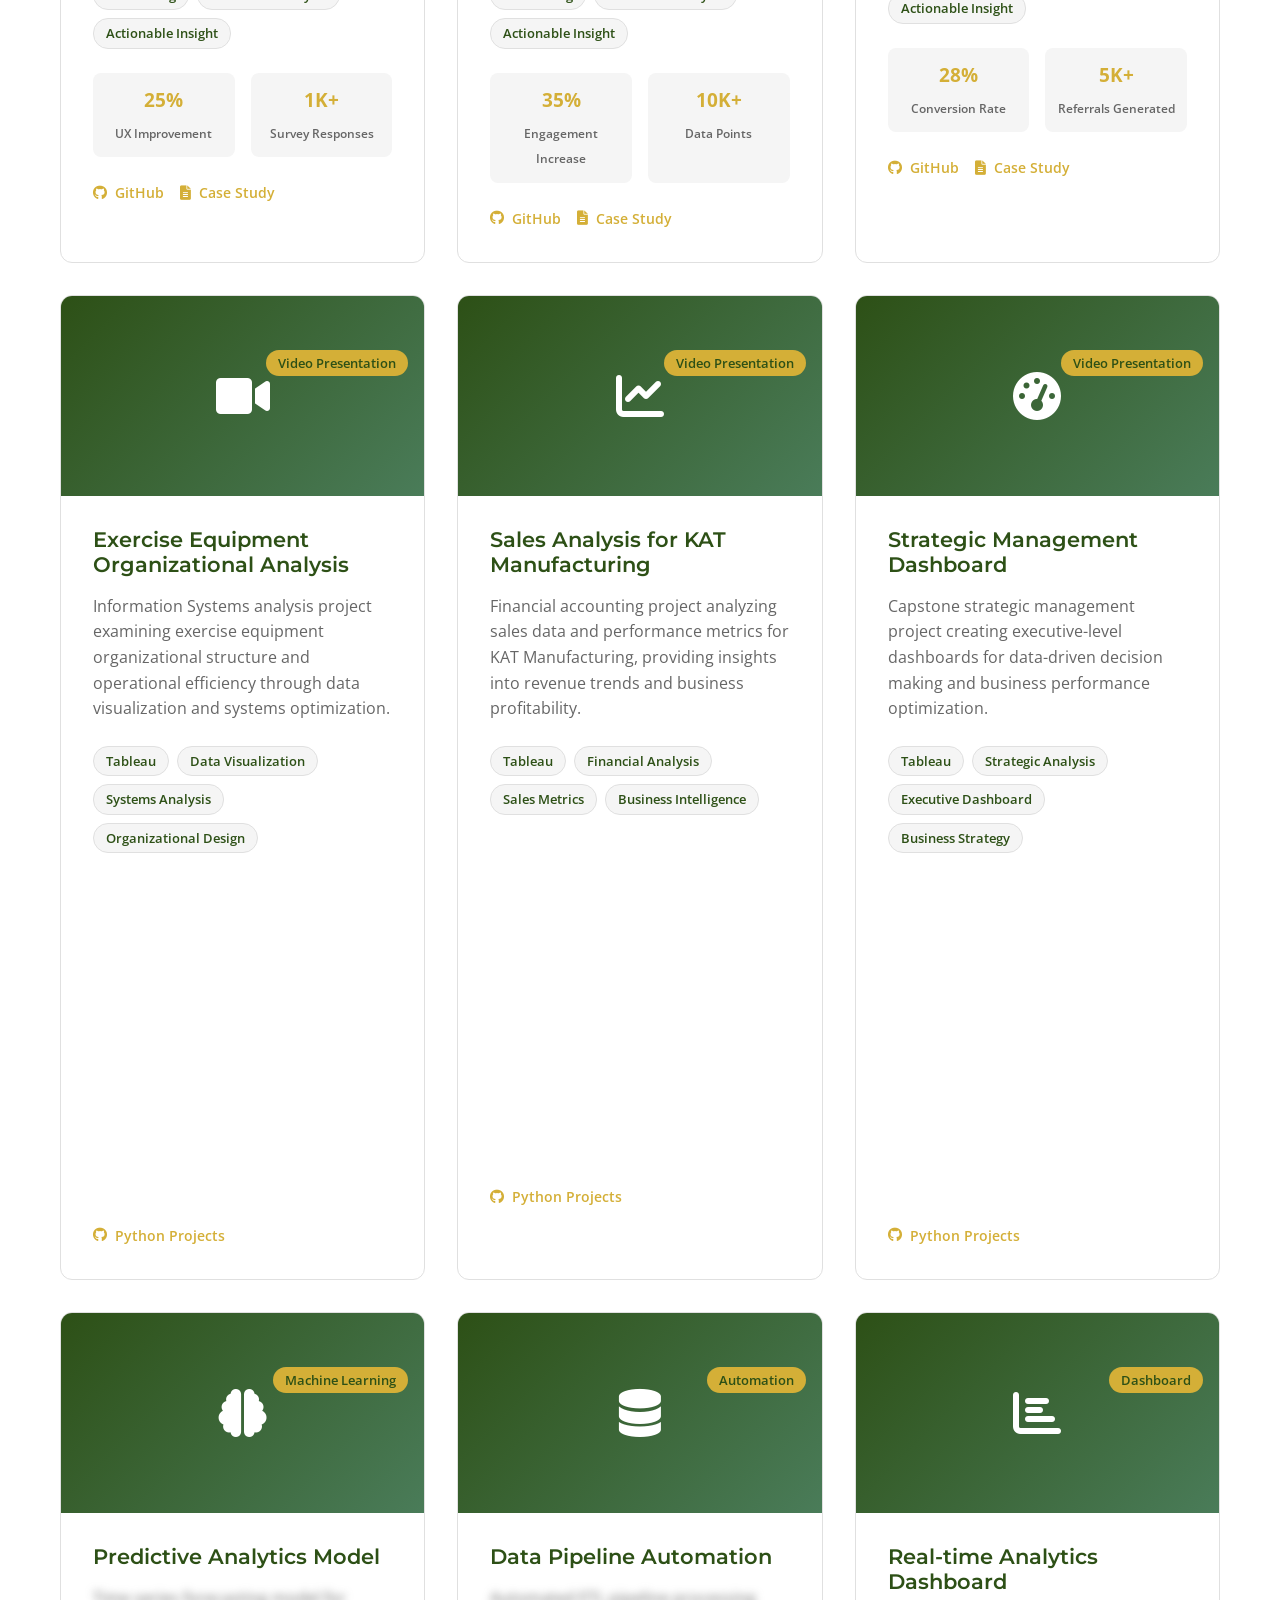
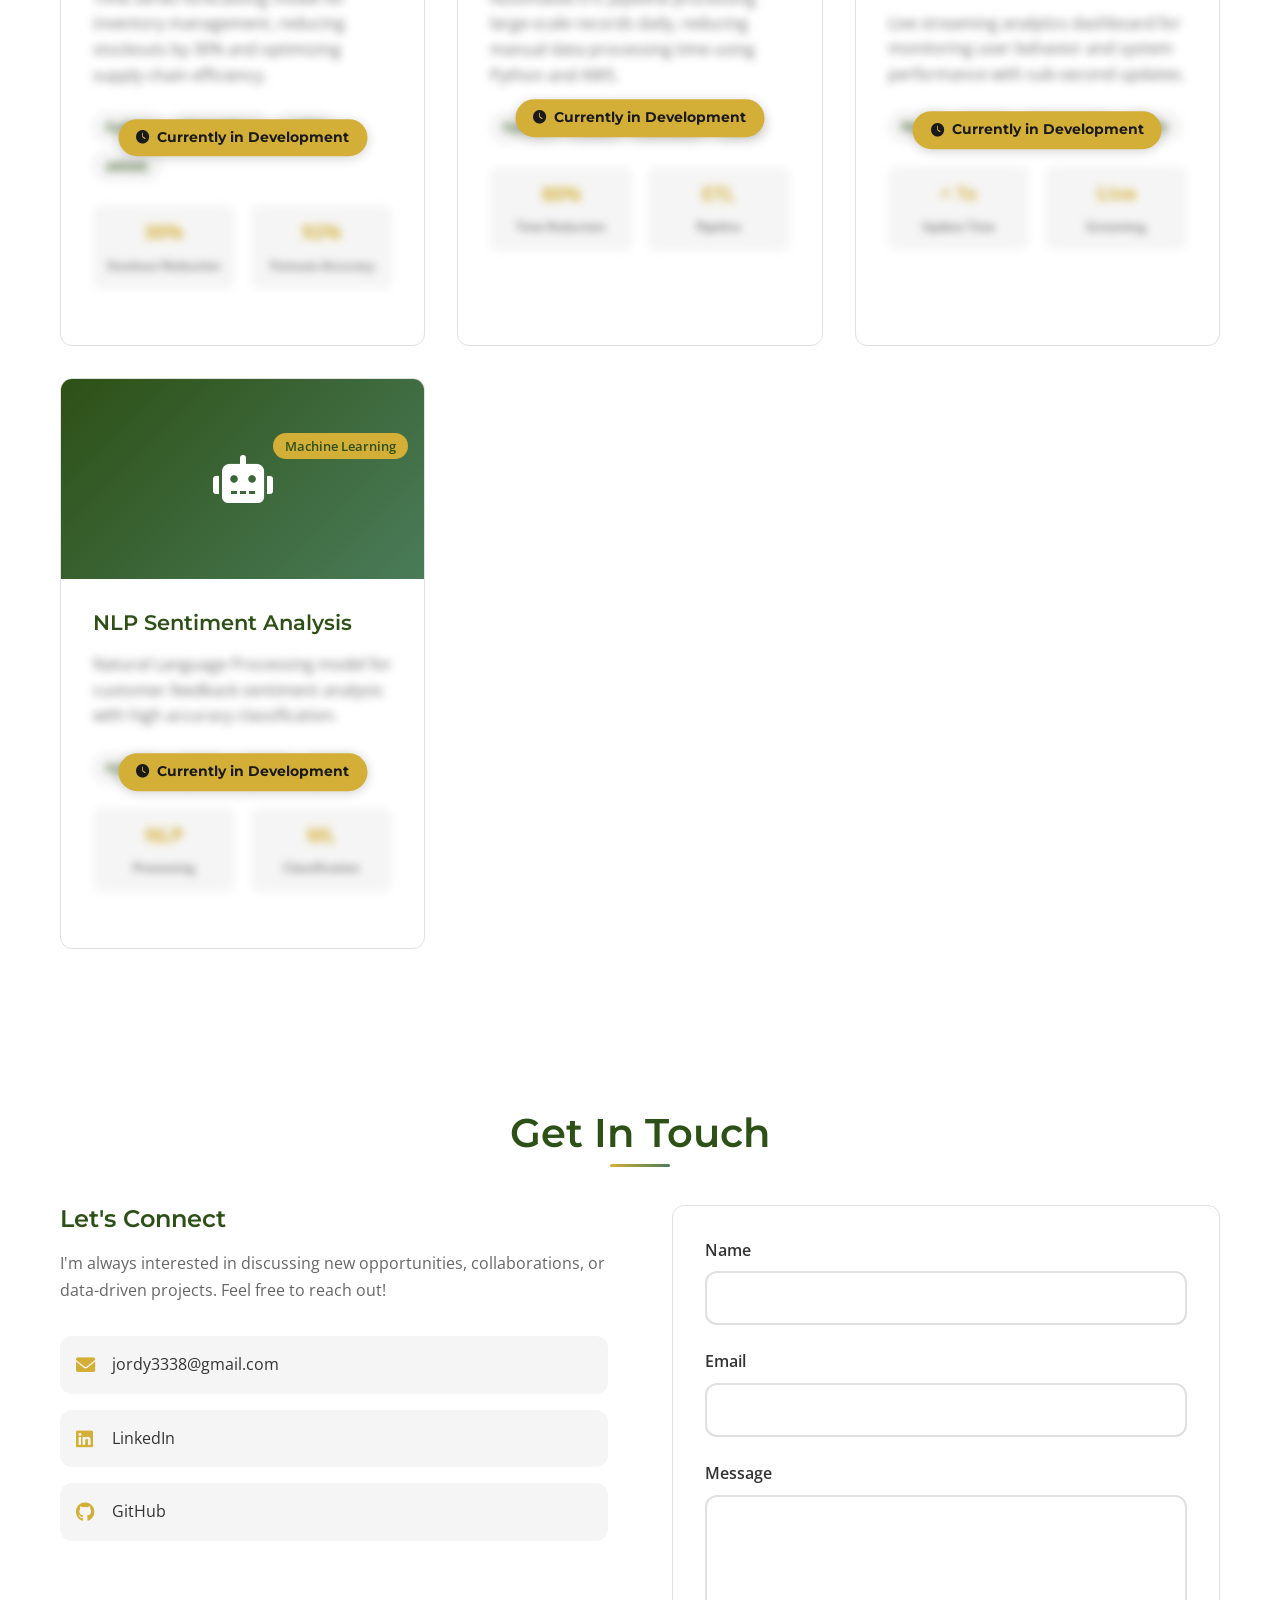
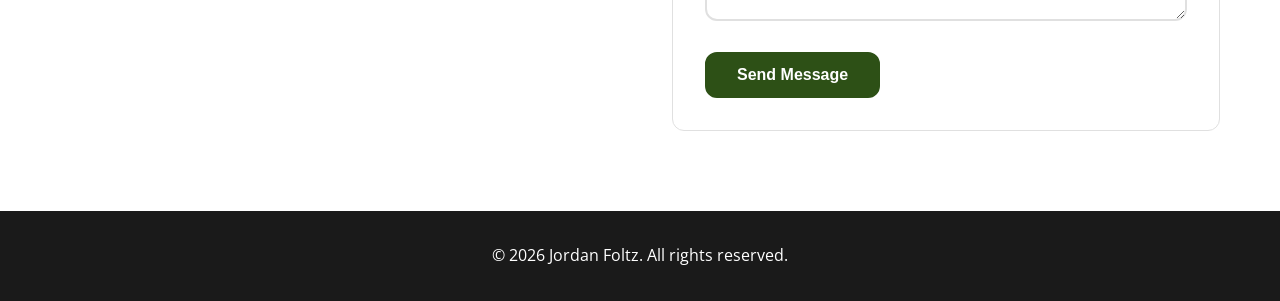
==== commit 58e40207: "Multiple portfolio content updates - Remove '50+ Projects Completed' hero badge - Remove '1M+ Record" ====
--- a/index.html
+++ b/index.html
@@ -20,7 +20,6 @@
                 <a href="#about" class="nav-link">About</a>
                 <a href="#projects" class="nav-link">Projects</a>
                 <a href="#resume" class="nav-link">Resume</a>
-                <a href="#blog" class="nav-link">Blog</a>
                 <a href="#contact" class="nav-link">Contact</a>
                 <a href="brand.html" class="nav-link-brand">My Brand</a>
                 <button class="theme-toggle" id="theme-toggle" aria-label="Toggle dark mode">
@@ -46,7 +45,6 @@
                 <div class="hero-text">
                     <div class="hero-badges">
                         <span class="hero-badge">2+ Years Experience</span>
-                        <span class="hero-badge">50+ Projects Completed</span>
                         <span class="hero-badge">Available for Hire</span>
                     </div>
                     <h1 class="hero-title">Hello, I'm <span class="highlight">Jordan</span></h1>
@@ -61,12 +59,8 @@
                             <span class="stat-label">Years Experience</span>
                         </div>
                         <div class="stat-item">
-                            <span class="stat-number">2</span>
-                            <span class="stat-label">Published Case Studies</span>
-                        </div>
-                        <div class="stat-item">
-                            <span class="stat-number">1M+</span>
-                            <span class="stat-label">Records Analyzed</span>
+                            <span class="stat-number">15+</span>
+                            <span class="stat-label">Dashboards Built</span>
                         </div>
                     </div>
                     <div class="hero-buttons">
@@ -569,142 +563,6 @@
                     </div>
                 </div>
 
-                <div class="project-card" data-category="ml analytics">
-                    <div class="project-image">
-                        <i class="fas fa-brain"></i>
-                        <div class="project-overlay">
-                            <span class="project-category">Machine Learning</span>
-                        </div>
-                    </div>
-                    <div class="project-content">
-                        <h3>Predictive Analytics Model</h3>
-                        <p class="project-description">Time series forecasting model for inventory management, reducing stockouts by 30% and optimizing supply chain efficiency.</p>
-                        <div class="project-tech">
-                            <span class="tech-tag">Python</span>
-                            <span class="tech-tag">TensorFlow</span>
-                            <span class="tech-tag">LSTM</span>
-                            <span class="tech-tag">ARIMA</span>
-                        </div>
-                        <div class="project-metrics">
-                            <div class="metric">
-                                <span class="metric-value">30%</span>
-                                <span class="metric-label">Stockout Reduction</span>
-                            </div>
-                            <div class="metric">
-                                <span class="metric-value">92%</span>
-                                <span class="metric-label">Forecast Accuracy</span>
-                            </div>
-                        </div>
-                        <div class="project-links">
-                            <a href="https://github.com/JournalistJordan" class="project-link" target="_blank" rel="noopener noreferrer">
-                                <i class="fab fa-github"></i> GitHub
-                            </a>
-                        </div>
-                    </div>
-                </div>
-
-                <div class="project-card" data-category="automation analytics">
-                    <div class="project-image">
-                        <i class="fas fa-database"></i>
-                        <div class="project-overlay">
-                            <span class="project-category">Automation</span>
-                        </div>
-                    </div>
-                    <div class="project-content">
-                        <h3>Data Pipeline Automation</h3>
-                        <p class="project-description">Automated ETL pipeline processing 1M+ records daily, reducing manual data processing time by 80% using Python and AWS.</p>
-                        <div class="project-tech">
-                            <span class="tech-tag">Python</span>
-                            <span class="tech-tag">AWS</span>
-                            <span class="tech-tag">Lambda</span>
-                            <span class="tech-tag">Glue</span>
-                        </div>
-                        <div class="project-metrics">
-                            <div class="metric">
-                                <span class="metric-value">80%</span>
-                                <span class="metric-label">Time Reduction</span>
-                            </div>
-                            <div class="metric">
-                                <span class="metric-value">1M+</span>
-                                <span class="metric-label">Records Daily</span>
-                            </div>
-                        </div>
-                        <div class="project-links">
-                            <a href="https://github.com/JournalistJordan" class="project-link" target="_blank" rel="noopener noreferrer">
-                                <i class="fab fa-github"></i> GitHub
-                            </a>
-                        </div>
-                    </div>
-                </div>
-
-                <div class="project-card" data-category="dashboard analytics">
-                    <div class="project-image">
-                        <i class="fas fa-chart-bar"></i>
-                        <div class="project-overlay">
-                            <span class="project-category">Dashboard</span>
-                        </div>
-                    </div>
-                    <div class="project-content">
-                        <h3>Real-time Analytics Dashboard</h3>
-                        <p class="project-description">Live streaming analytics dashboard for monitoring user behavior and system performance with sub-second updates.</p>
-                        <div class="project-tech">
-                            <span class="tech-tag">React</span>
-                            <span class="tech-tag">D3.js</span>
-                            <span class="tech-tag">WebSocket</span>
-                            <span class="tech-tag">Redis</span>
-                        </div>
-                        <div class="project-metrics">
-                            <div class="metric">
-                                <span class="metric-value">< 1s</span>
-                                <span class="metric-label">Update Time</span>
-                            </div>
-                            <div class="metric">
-                                <span class="metric-value">10K+</span>
-                                <span class="metric-label">Concurrent Users</span>
-                            </div>
-                        </div>
-                        <div class="project-links">
-                            <a href="https://github.com/JournalistJordan" class="project-link" target="_blank" rel="noopener noreferrer">
-                                <i class="fab fa-github"></i> GitHub
-                            </a>
-                        </div>
-                    </div>
-                </div>
-
-                <div class="project-card" data-category="ml analytics">
-                    <div class="project-image">
-                        <i class="fas fa-robot"></i>
-                        <div class="project-overlay">
-                            <span class="project-category">Machine Learning</span>
-                        </div>
-                    </div>
-                    <div class="project-content">
-                        <h3>NLP Sentiment Analysis</h3>
-                        <p class="project-description">Natural Language Processing model for customer feedback sentiment analysis with 94% accuracy.</p>
-                        <div class="project-tech">
-                            <span class="tech-tag">Python</span>
-                            <span class="tech-tag">NLTK</span>
-                            <span class="tech-tag">BERT</span>
-                            <span class="tech-tag">spaCy</span>
-                        </div>
-                        <div class="project-metrics">
-                            <div class="metric">
-                                <span class="metric-value">94%</span>
-                                <span class="metric-label">Accuracy</span>
-                            </div>
-                            <div class="metric">
-                                <span class="metric-value">50K+</span>
-                                <span class="metric-label">Reviews Processed</span>
-                            </div>
-                        </div>
-                        <div class="project-links">
-                            <a href="https://github.com/JournalistJordan" class="project-link" target="_blank" rel="noopener noreferrer">
-                                <i class="fab fa-github"></i> GitHub
-                            </a>
-                        </div>
-                    </div>
-                </div>
-
                 <div class="project-card" data-category="video-presentation">
                     <div class="project-image">
                         <i class="fas fa-video"></i>
@@ -785,59 +643,152 @@
                         </div>
                     </div>
                 </div>
-            </div>
-        </div>
-    </section>
-
-    <!-- Blog Section -->
-    <section id="blog" class="blog">
-        <div class="container">
-            <h2 class="section-title">Latest Blog Posts</h2>
-            <div class="blog-grid">
-                <article class="blog-card">
-                    <div class="blog-image">
+
+                <!-- Work in Progress cards -->
+                <div class="project-card project-wip" data-category="ml analytics">
+                    <div class="project-image">
+                        <i class="fas fa-brain"></i>
+                        <div class="project-overlay">
+                            <span class="project-category">Machine Learning</span>
+                        </div>
+                    </div>
+                    <div class="project-content">
+                        <h3>Predictive Analytics Model</h3>
+                        <div class="wip-wrapper">
+                            <div class="wip-blur">
+                                <p class="project-description">Time series forecasting model for inventory management, reducing stockouts by 30% and optimizing supply chain efficiency.</p>
+                                <div class="project-tech">
+                                    <span class="tech-tag">Python</span>
+                                    <span class="tech-tag">TensorFlow</span>
+                                    <span class="tech-tag">LSTM</span>
+                                    <span class="tech-tag">ARIMA</span>
+                                </div>
+                                <div class="project-metrics">
+                                    <div class="metric">
+                                        <span class="metric-value">30%</span>
+                                        <span class="metric-label">Stockout Reduction</span>
+                                    </div>
+                                    <div class="metric">
+                                        <span class="metric-value">92%</span>
+                                        <span class="metric-label">Forecast Accuracy</span>
+                                    </div>
+                                </div>
+                            </div>
+                            <div class="wip-badge">
+                                <i class="fas fa-clock" aria-hidden="true"></i> Currently in Development
+                            </div>
+                        </div>
+                    </div>
+                </div>
+
+                <div class="project-card project-wip" data-category="automation analytics">
+                    <div class="project-image">
+                        <i class="fas fa-database"></i>
+                        <div class="project-overlay">
+                            <span class="project-category">Automation</span>
+                        </div>
+                    </div>
+                    <div class="project-content">
+                        <h3>Data Pipeline Automation</h3>
+                        <div class="wip-wrapper">
+                            <div class="wip-blur">
+                                <p class="project-description">Automated ETL pipeline processing large-scale records daily, reducing manual data processing time using Python and AWS.</p>
+                                <div class="project-tech">
+                                    <span class="tech-tag">Python</span>
+                                    <span class="tech-tag">AWS</span>
+                                    <span class="tech-tag">Lambda</span>
+                                    <span class="tech-tag">Glue</span>
+                                </div>
+                                <div class="project-metrics">
+                                    <div class="metric">
+                                        <span class="metric-value">80%</span>
+                                        <span class="metric-label">Time Reduction</span>
+                                    </div>
+                                    <div class="metric">
+                                        <span class="metric-value">ETL</span>
+                                        <span class="metric-label">Pipeline</span>
+                                    </div>
+                                </div>
+                            </div>
+                            <div class="wip-badge">
+                                <i class="fas fa-clock" aria-hidden="true"></i> Currently in Development
+                            </div>
+                        </div>
+                    </div>
+                </div>
+
+                <div class="project-card project-wip" data-category="dashboard analytics">
+                    <div class="project-image">
                         <i class="fas fa-chart-bar"></i>
-                    </div>
-                    <div class="blog-content">
-                        <div class="blog-meta">
-                            <span class="blog-date">March 15, 2024</span>
-                            <span class="blog-category">Tutorial</span>
-                        </div>
-                        <h3>Advanced Data Visualization Techniques in Python</h3>
-                        <p>Explore advanced plotting techniques using Matplotlib and Seaborn to create compelling data stories that drive decision-making.</p>
-                        <a href="#" class="read-more">Read More <i class="fas fa-arrow-right"></i></a>
-                    </div>
-                </article>
-
-                <article class="blog-card">
-                    <div class="blog-image">
+                        <div class="project-overlay">
+                            <span class="project-category">Dashboard</span>
+                        </div>
+                    </div>
+                    <div class="project-content">
+                        <h3>Real-time Analytics Dashboard</h3>
+                        <div class="wip-wrapper">
+                            <div class="wip-blur">
+                                <p class="project-description">Live streaming analytics dashboard for monitoring user behavior and system performance with sub-second updates.</p>
+                                <div class="project-tech">
+                                    <span class="tech-tag">React</span>
+                                    <span class="tech-tag">D3.js</span>
+                                    <span class="tech-tag">WebSocket</span>
+                                    <span class="tech-tag">Redis</span>
+                                </div>
+                                <div class="project-metrics">
+                                    <div class="metric">
+                                        <span class="metric-value">&lt; 1s</span>
+                                        <span class="metric-label">Update Time</span>
+                                    </div>
+                                    <div class="metric">
+                                        <span class="metric-value">Live</span>
+                                        <span class="metric-label">Streaming</span>
+                                    </div>
+                                </div>
+                            </div>
+                            <div class="wip-badge">
+                                <i class="fas fa-clock" aria-hidden="true"></i> Currently in Development
+                            </div>
+                        </div>
+                    </div>
+                </div>
+
+                <div class="project-card project-wip" data-category="ml analytics">
+                    <div class="project-image">
                         <i class="fas fa-robot"></i>
-                    </div>
-                    <div class="blog-content">
-                        <div class="blog-meta">
-                            <span class="blog-date">March 8, 2024</span>
-                            <span class="blog-category">Case Study</span>
-                        </div>
-                        <h3>Machine Learning in Business: A Real-World Case Study</h3>
-                        <p>How implementing predictive analytics transformed a retail company's inventory management and increased profitability.</p>
-                        <a href="#" class="read-more">Read More <i class="fas fa-arrow-right"></i></a>
-                    </div>
-                </article>
-
-                <article class="blog-card">
-                    <div class="blog-image">
-                        <i class="fas fa-trending-up"></i>
-                    </div>
-                    <div class="blog-content">
-                        <div class="blog-meta">
-                            <span class="blog-date">March 1, 2024</span>
-                            <span class="blog-category">Trends</span>
-                        </div>
-                        <h3>The Future of Data Analytics: Trends to Watch in 2024</h3>
-                        <p>Discover the emerging trends in data analytics that are shaping the industry and how to prepare for the future.</p>
-                        <a href="#" class="read-more">Read More <i class="fas fa-arrow-right"></i></a>
-                    </div>
-                </article>
+                        <div class="project-overlay">
+                            <span class="project-category">Machine Learning</span>
+                        </div>
+                    </div>
+                    <div class="project-content">
+                        <h3>NLP Sentiment Analysis</h3>
+                        <div class="wip-wrapper">
+                            <div class="wip-blur">
+                                <p class="project-description">Natural Language Processing model for customer feedback sentiment analysis with high accuracy classification.</p>
+                                <div class="project-tech">
+                                    <span class="tech-tag">Python</span>
+                                    <span class="tech-tag">NLTK</span>
+                                    <span class="tech-tag">BERT</span>
+                                    <span class="tech-tag">spaCy</span>
+                                </div>
+                                <div class="project-metrics">
+                                    <div class="metric">
+                                        <span class="metric-value">NLP</span>
+                                        <span class="metric-label">Processing</span>
+                                    </div>
+                                    <div class="metric">
+                                        <span class="metric-value">ML</span>
+                                        <span class="metric-label">Classification</span>
+                                    </div>
+                                </div>
+                            </div>
+                            <div class="wip-badge">
+                                <i class="fas fa-clock" aria-hidden="true"></i> Currently in Development
+                            </div>
+                        </div>
+                    </div>
+                </div>
+
             </div>
         </div>
     </section>
--- a/style.css
+++ b/style.css
@@ -353,6 +353,7 @@
     color: var(--primary-green);
     margin-bottom: 1.5rem;
     font-weight: 400;
+    min-height: 2rem;
 }
 
 .hero-description {
@@ -1167,6 +1168,40 @@
 .project-card:hover {
     transform: translateY(-10px);
     box-shadow: 0 20px 40px var(--hover-shadow);
+}
+
+/* Work-in-progress project cards */
+.project-wip:hover {
+    transform: none;
+}
+
+.wip-wrapper {
+    position: relative;
+}
+
+.wip-blur {
+    filter: blur(4px);
+    user-select: none;
+    pointer-events: none;
+}
+
+.wip-badge {
+    position: absolute;
+    top: 50%;
+    left: 50%;
+    transform: translate(-50%, -50%);
+    background: var(--accent-gold);
+    color: #1a1a1a;
+    padding: 8px 18px;
+    border-radius: 20px;
+    font-weight: 700;
+    font-size: 0.85rem;
+    font-family: var(--font-primary);
+    white-space: nowrap;
+    display: flex;
+    align-items: center;
+    gap: 7px;
+    box-shadow: 0 2px 12px rgba(0,0,0,0.18);
 }
 
 .project-card.hidden {
